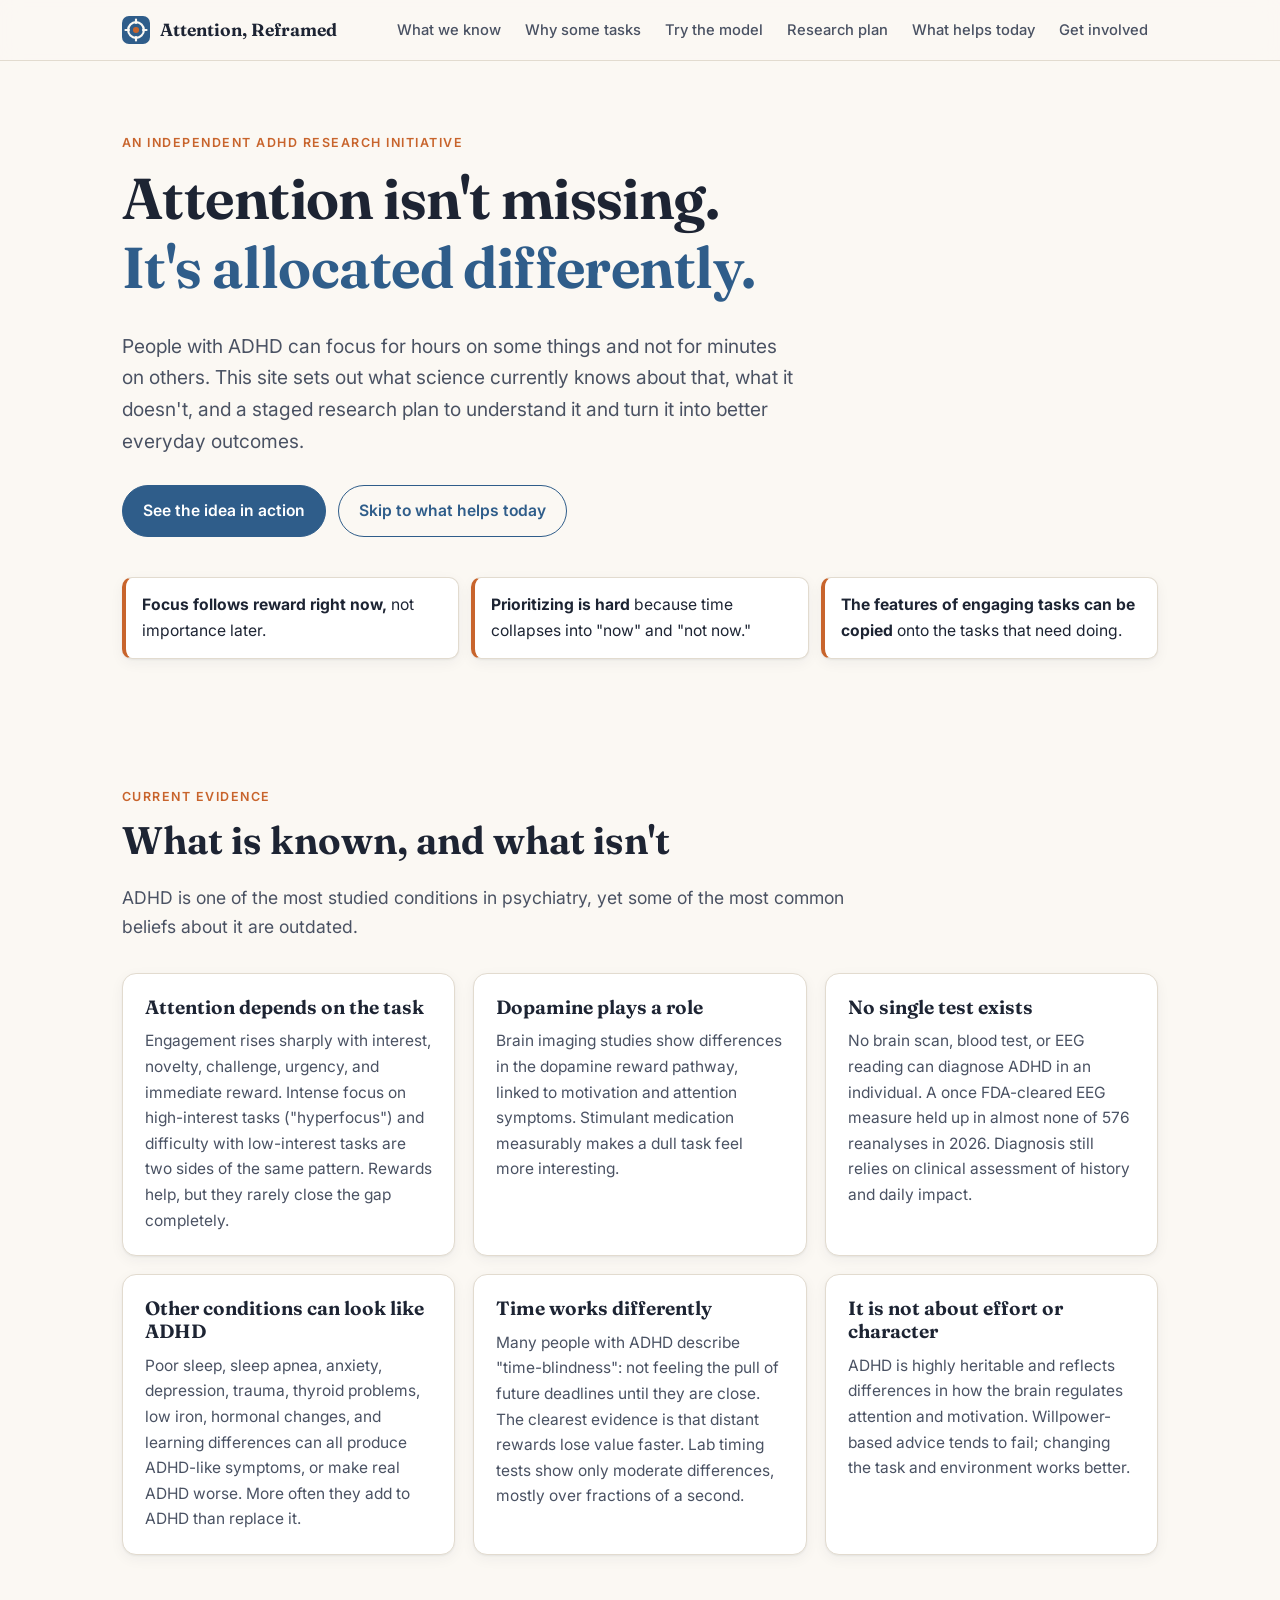
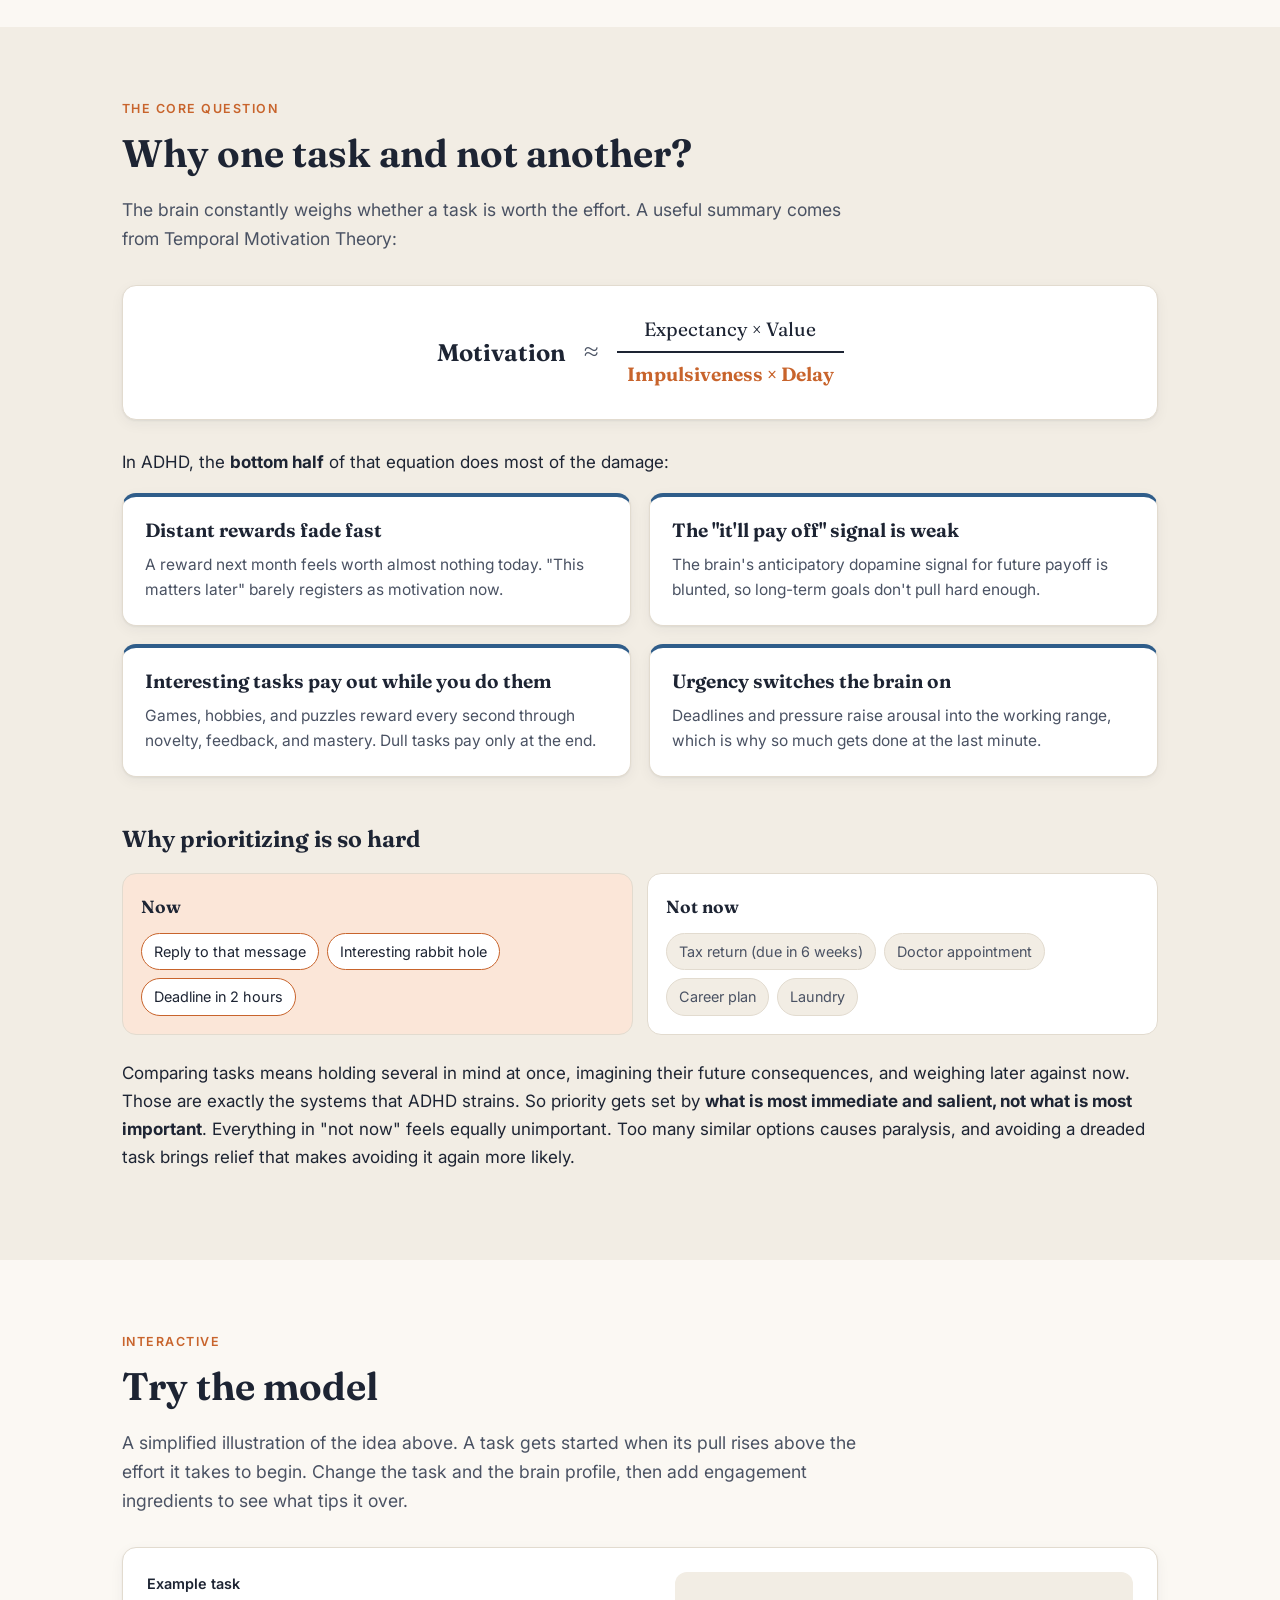
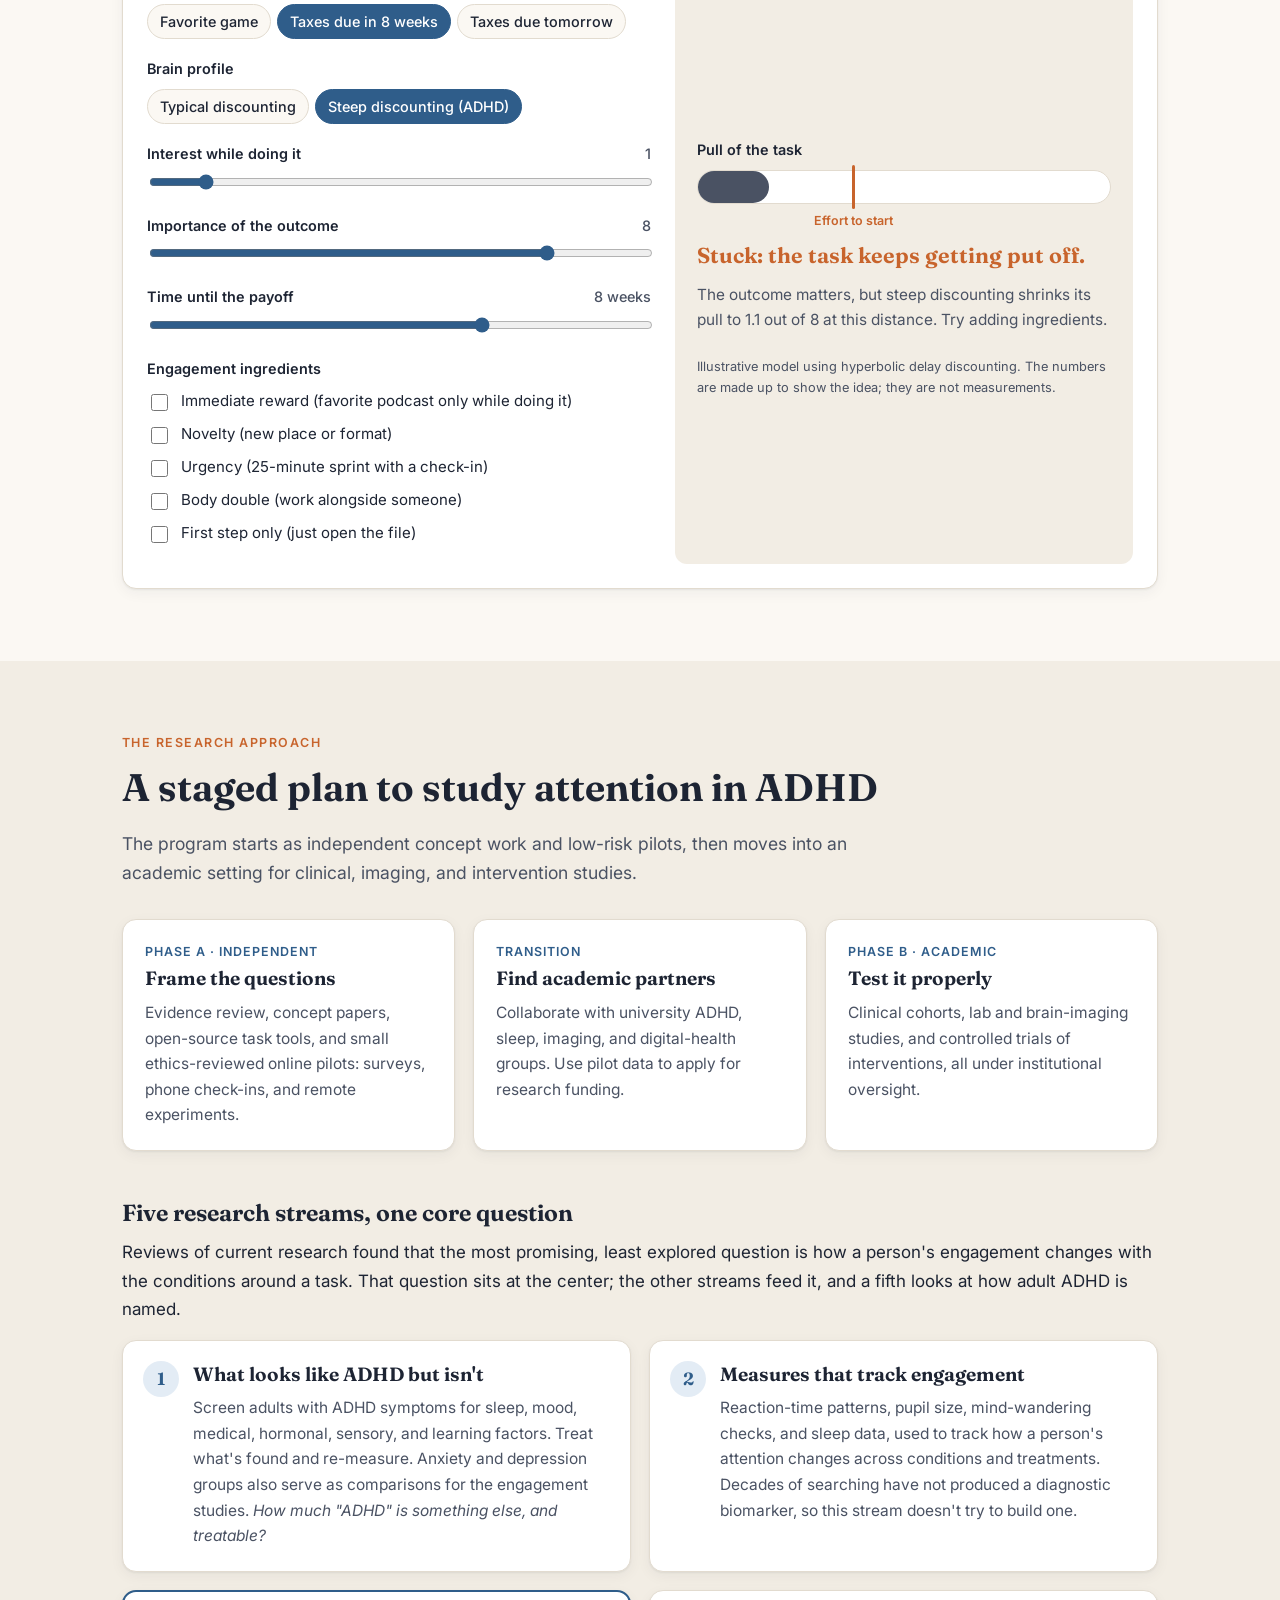
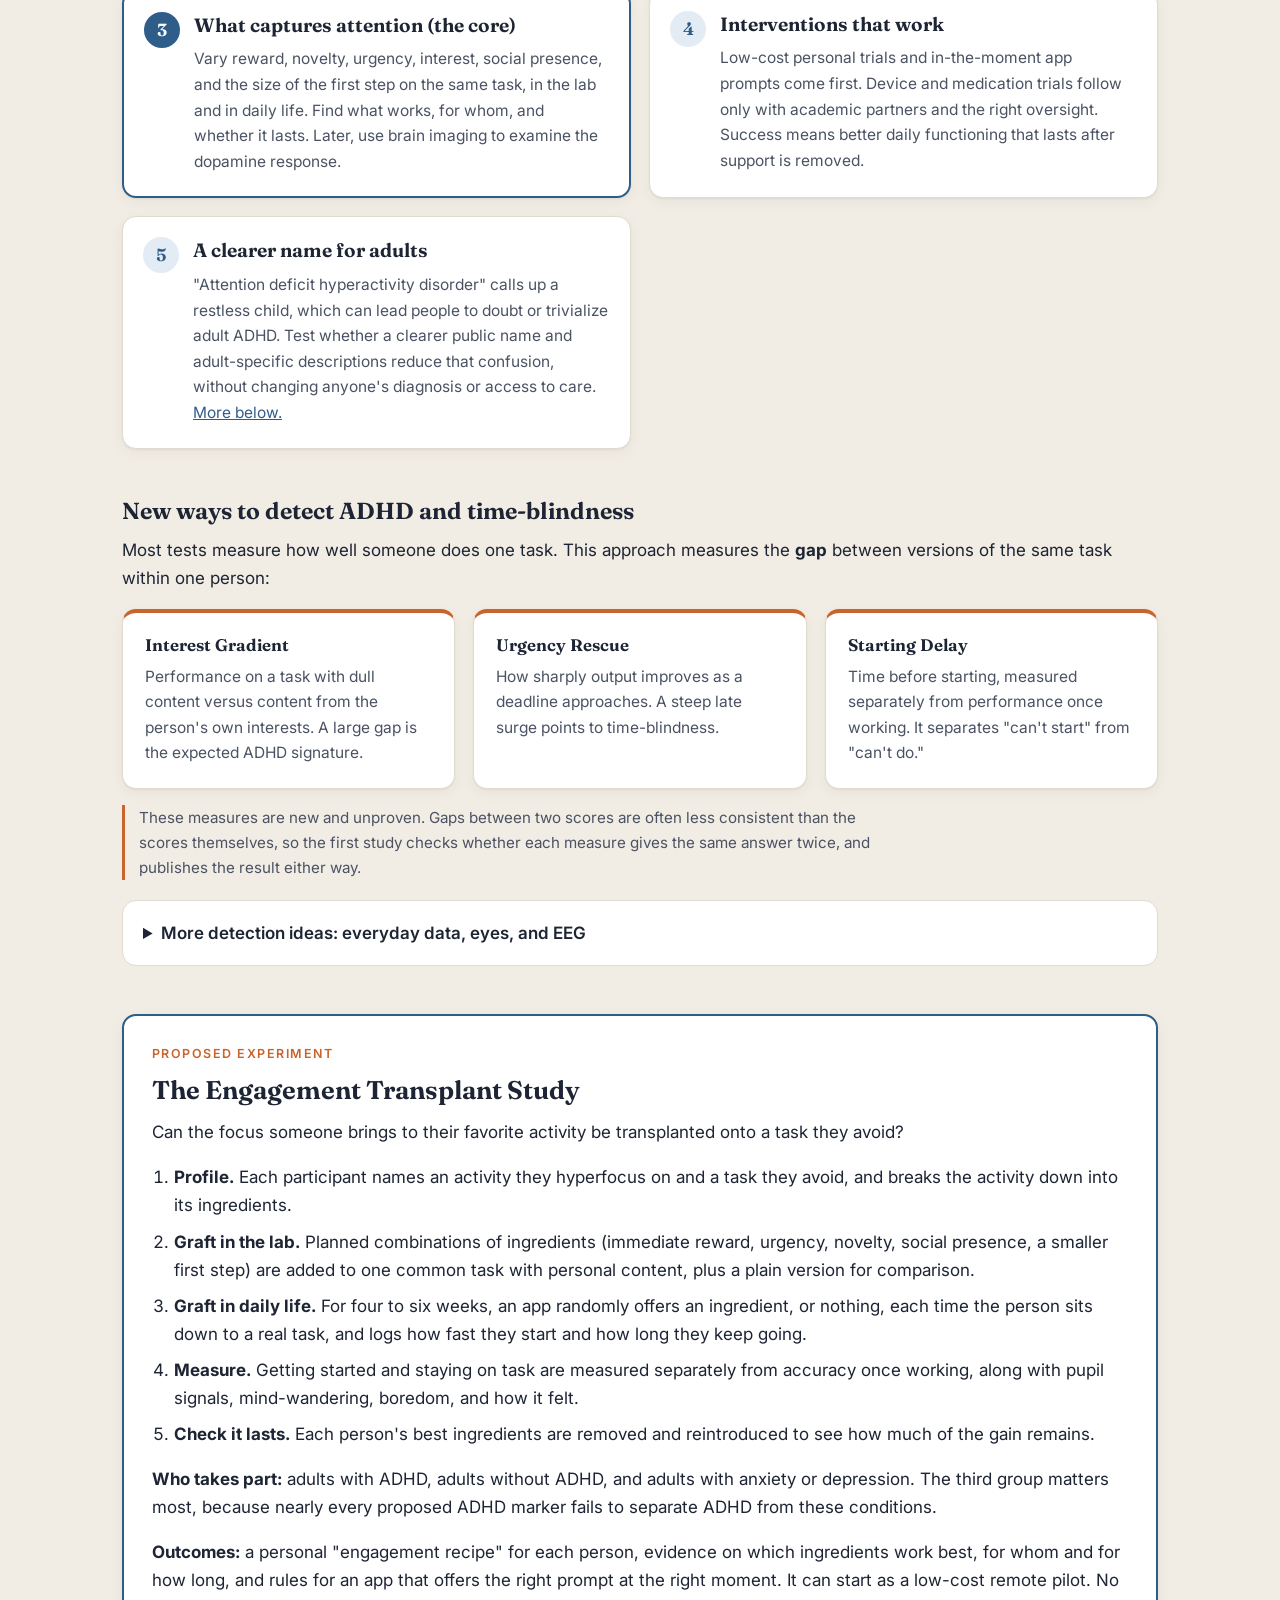
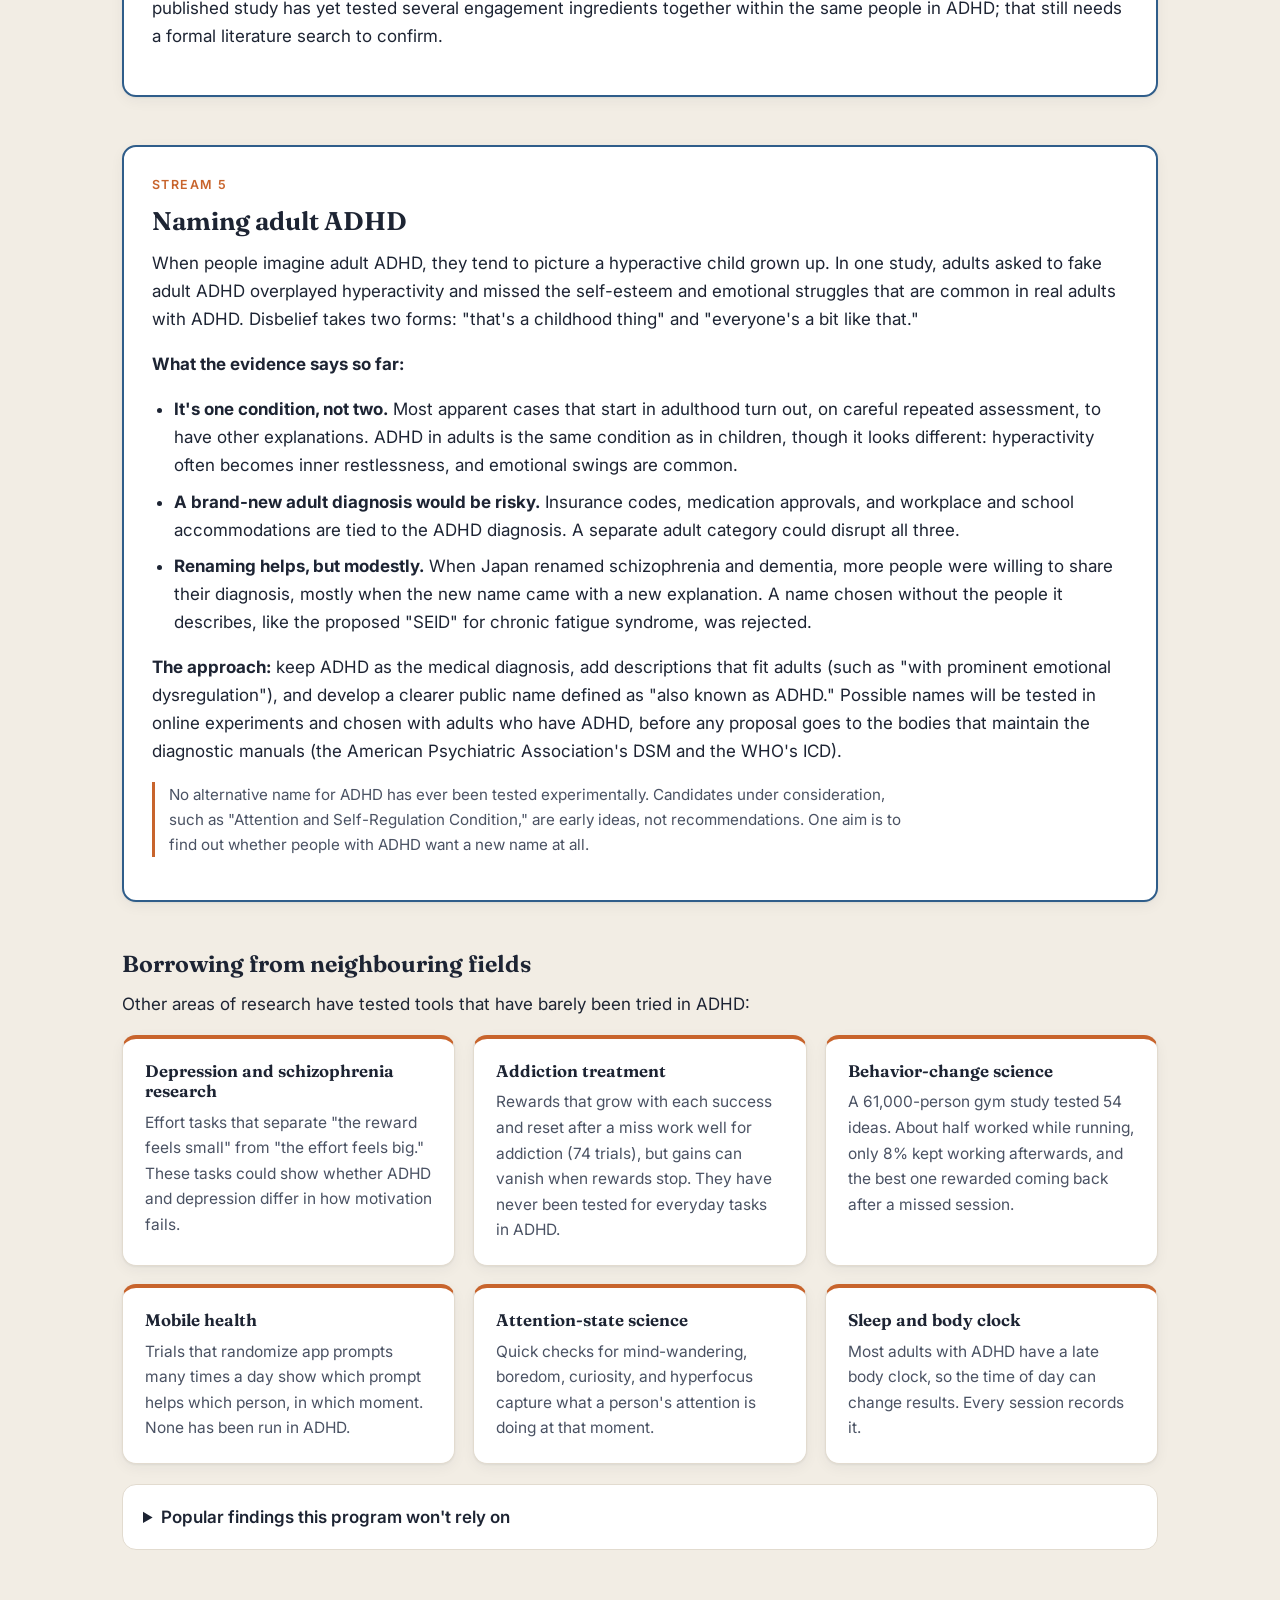
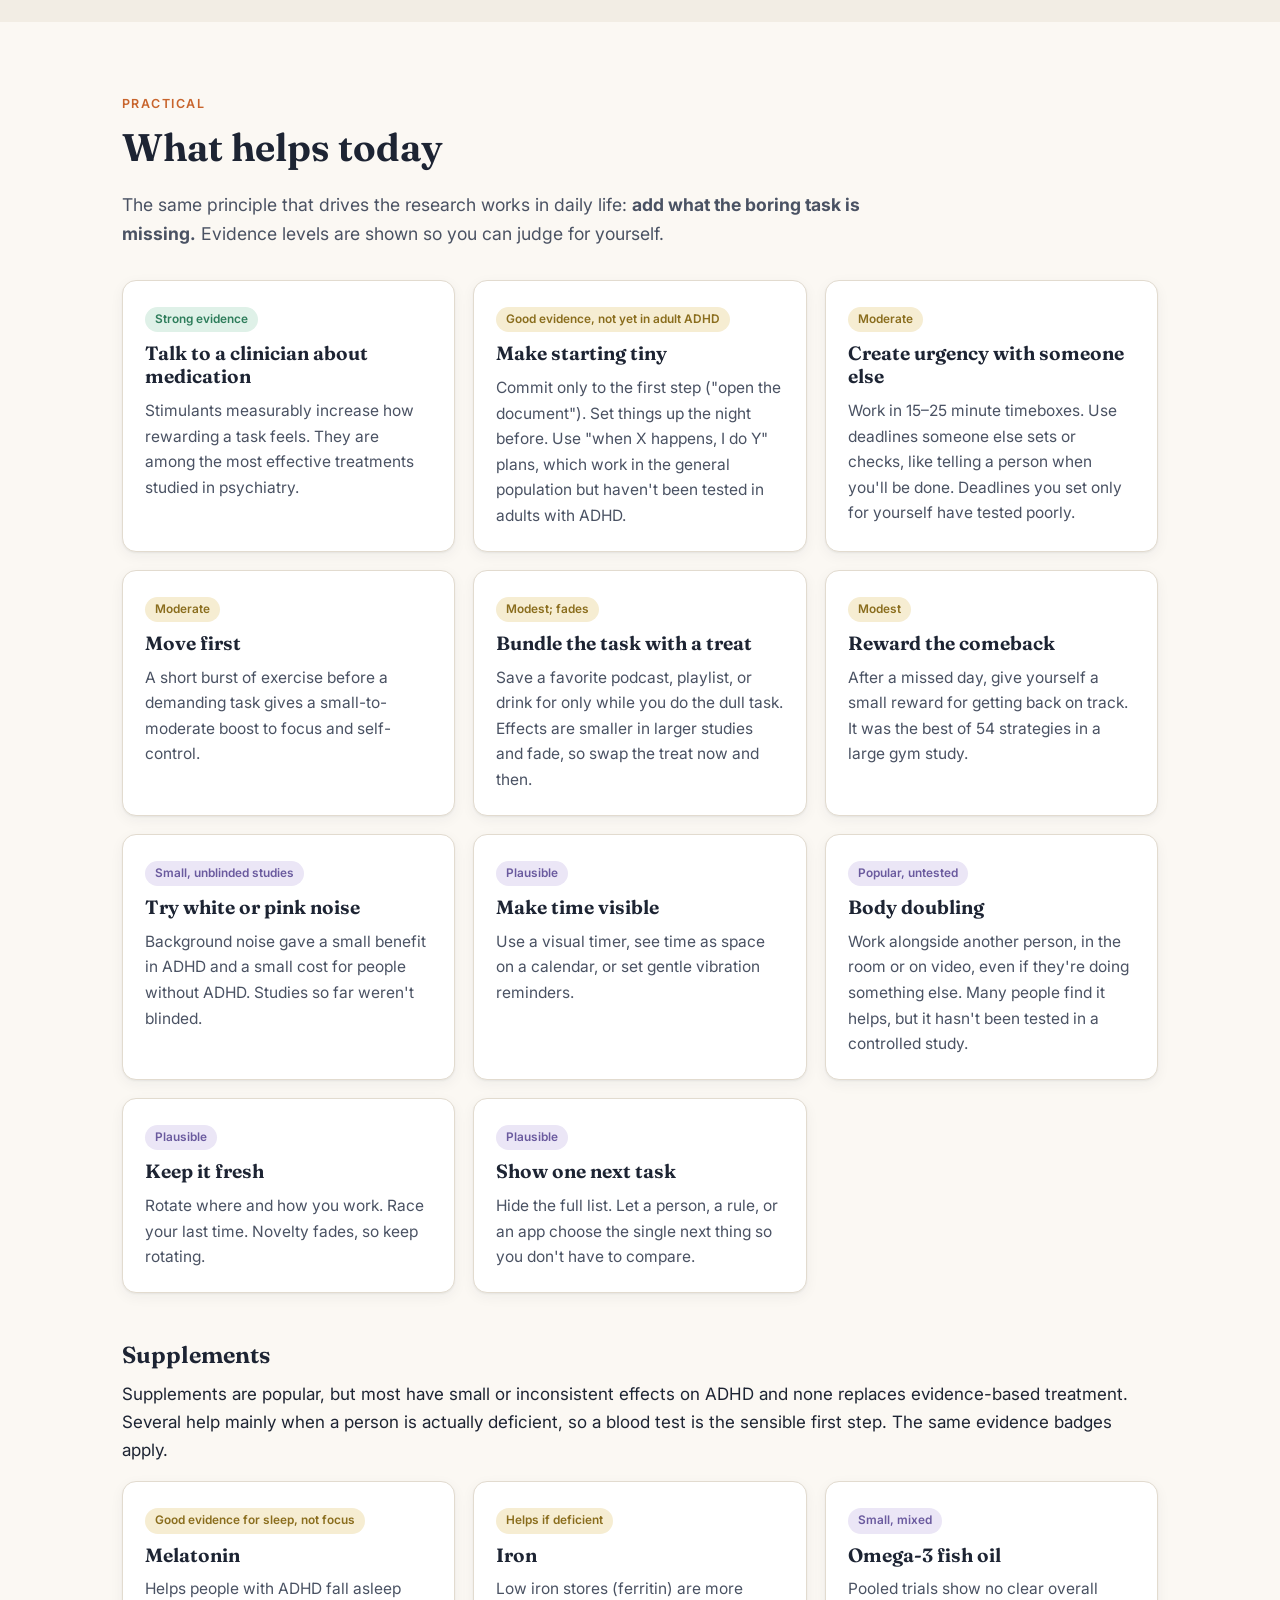
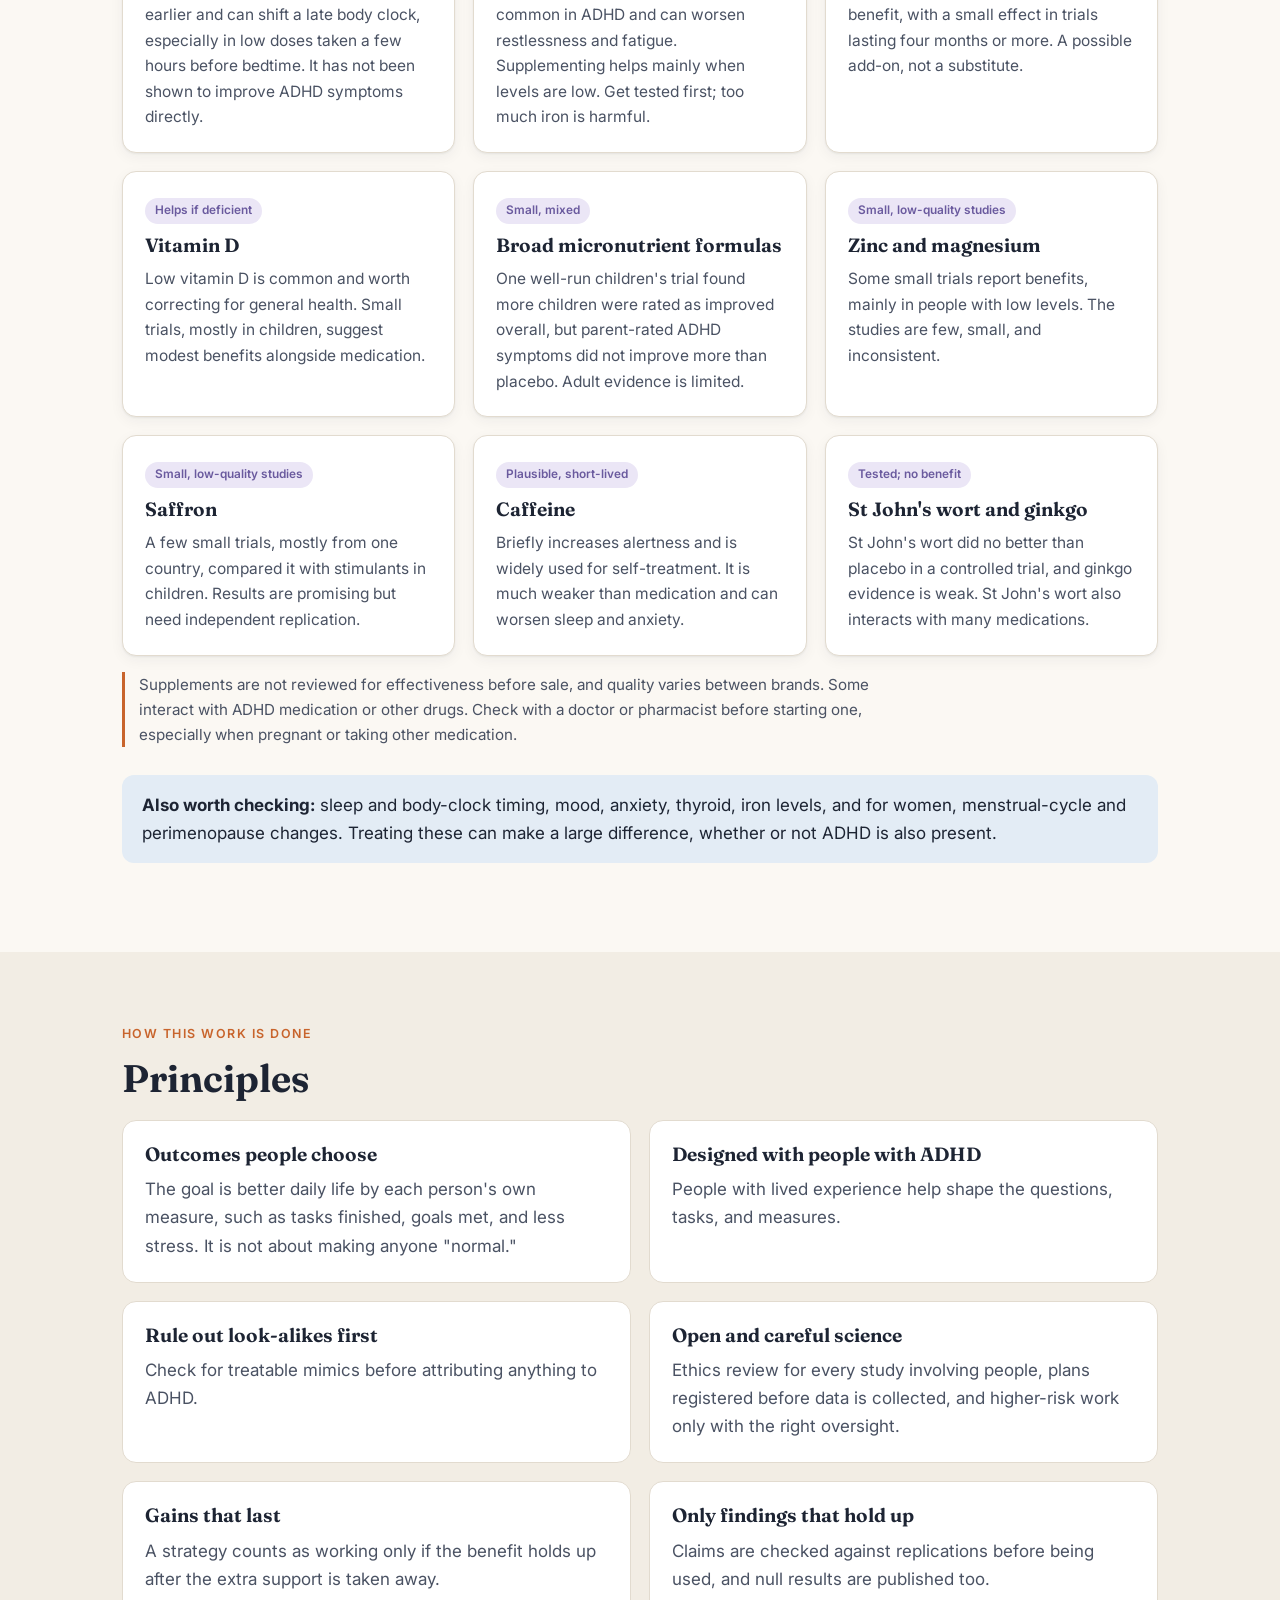
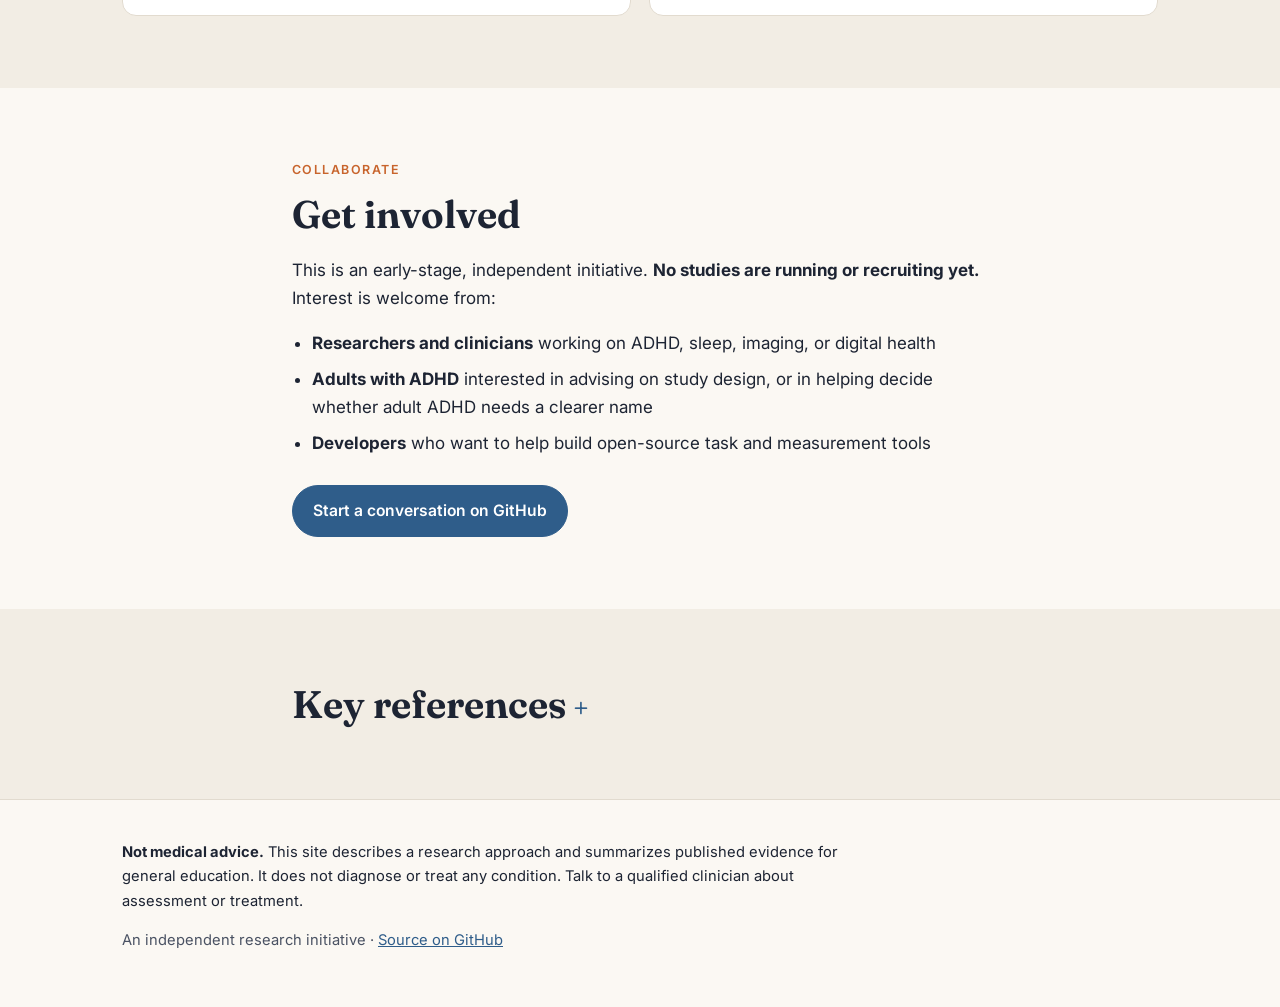
==== index.html @ 4265639e "Add supplements section to What helps today Co-Authored-By: Claude Opus 5.5 <noreply@anthropic.com>" ====
<!doctype html>
<html lang="en">
<head>
  <meta charset="utf-8">
  <meta name="viewport" content="width=device-width, initial-scale=1">
  <title>Attention, Reframed | ADHD Research Approach</title>
  <meta name="description" content="An independent research approach to understanding ADHD: why attention follows interest, why prioritizing is hard, and how focus can be transferred to the tasks that matter.">
  <meta property="og:title" content="Attention, Reframed: an ADHD research approach">
  <meta property="og:description" content="What is known about ADHD, what is still unknown, and a staged plan to study attention, time-blindness, and executive function, aimed at better daily outcomes.">
  <meta property="og:type" content="website">
  <link rel="icon" href="assets/favicon.svg" type="image/svg+xml">
  <link rel="preconnect" href="https://fonts.googleapis.com">
  <link rel="preconnect" href="https://fonts.gstatic.com" crossorigin>
  <link href="https://fonts.googleapis.com/css2?family=Fraunces:opsz,wght@9..144,500;9..144,650&family=Inter:wght@400;500;600&display=swap" rel="stylesheet">
  <link rel="stylesheet" href="assets/style.css">
</head>
<body>
<a class="skip" href="#main">Skip to content</a>

<header class="site-header">
  <div class="wrap header-inner">
    <a class="brand" href="#top" aria-label="Attention, Reframed home">
      <img src="assets/favicon.svg" alt="" width="28" height="28">
      <span>Attention, Reframed</span>
    </a>
    <button class="nav-toggle" aria-expanded="false" aria-controls="site-nav">Menu</button>
    <nav id="site-nav" class="site-nav" aria-label="Sections">
      <a href="#known">What we know</a>
      <a href="#why">Why some tasks</a>
      <a href="#model">Try the model</a>
      <a href="#research">Research plan</a>
      <a href="#today">What helps today</a>
      <a href="#involved">Get involved</a>
    </nav>
  </div>
</header>

<main id="main">

  <!-- Hero -->
  <section class="hero" id="top">
    <div class="wrap">
      <p class="eyebrow">An independent ADHD research initiative</p>
      <h1>Attention isn't missing.<br><span class="accent">It's allocated differently.</span></h1>
      <p class="lede">People with ADHD can focus for hours on some things and not for minutes on others. This site sets out what science currently knows about that, what it doesn't, and a staged research plan to understand it and turn it into better everyday outcomes.</p>
      <div class="hero-actions">
        <a class="btn primary" href="#model">See the idea in action</a>
        <a class="btn" href="#today">Skip to what helps today</a>
      </div>
      <ul class="tldr" aria-label="Key points">
        <li><strong>Focus follows reward right now,</strong> not importance later.</li>
        <li><strong>Prioritizing is hard</strong> because time collapses into "now" and "not now."</li>
        <li><strong>The features of engaging tasks can be copied</strong> onto the tasks that need doing.</li>
      </ul>
    </div>
  </section>

  <!-- What we know -->
  <section id="known" class="section">
    <div class="wrap">
      <p class="eyebrow">Current evidence</p>
      <h2>What is known, and what isn't</h2>
      <p class="section-lede">ADHD is one of the most studied conditions in psychiatry, yet some of the most common beliefs about it are outdated.</p>
      <div class="grid three">
        <article class="card">
          <h3>Attention depends on the task</h3>
          <p>Engagement rises sharply with interest, novelty, challenge, urgency, and immediate reward. Intense focus on high-interest tasks ("hyperfocus") and difficulty with low-interest tasks are two sides of the same pattern. Rewards help, but they rarely close the gap completely.</p>
        </article>
        <article class="card">
          <h3>Dopamine plays a role</h3>
          <p>Brain imaging studies show differences in the dopamine reward pathway, linked to motivation and attention symptoms. Stimulant medication measurably makes a dull task feel more interesting.</p>
        </article>
        <article class="card">
          <h3>No single test exists</h3>
          <p>No brain scan, blood test, or EEG reading can diagnose ADHD in an individual. A once FDA-cleared EEG measure held up in almost none of 576 reanalyses in 2026. Diagnosis still relies on clinical assessment of history and daily impact.</p>
        </article>
        <article class="card">
          <h3>Other conditions can look like ADHD</h3>
          <p>Poor sleep, sleep apnea, anxiety, depression, trauma, thyroid problems, low iron, hormonal changes, and learning differences can all produce ADHD-like symptoms, or make real ADHD worse. More often they add to ADHD than replace it.</p>
        </article>
        <article class="card">
          <h3>Time works differently</h3>
          <p>Many people with ADHD describe "time-blindness": not feeling the pull of future deadlines until they are close. The clearest evidence is that distant rewards lose value faster. Lab timing tests show only moderate differences, mostly over fractions of a second.</p>
        </article>
        <article class="card">
          <h3>It is not about effort or character</h3>
          <p>ADHD is highly heritable and reflects differences in how the brain regulates attention and motivation. Willpower-based advice tends to fail; changing the task and environment works better.</p>
        </article>
      </div>
    </div>
  </section>

  <!-- Why one task and not another -->
  <section id="why" class="section alt">
    <div class="wrap">
      <p class="eyebrow">The core question</p>
      <h2>Why one task and not another?</h2>
      <p class="section-lede">The brain constantly weighs whether a task is worth the effort. A useful summary comes from Temporal Motivation Theory:</p>
      <div class="equation" role="img" aria-label="Motivation is roughly equal to expectancy times value, divided by impulsiveness times delay">
        <span class="eq-label">Motivation</span>
        <span class="eq-op">≈</span>
        <span class="eq-frac">
          <span class="eq-top">Expectancy × Value</span>
          <span class="eq-bottom">Impulsiveness × Delay</span>
        </span>
      </div>
      <p>In ADHD, the <strong>bottom half</strong> of that equation does most of the damage:</p>
      <div class="grid two">
        <div class="mech"><h3>Distant rewards fade fast</h3><p>A reward next month feels worth almost nothing today. "This matters later" barely registers as motivation now.</p></div>
        <div class="mech"><h3>The "it'll pay off" signal is weak</h3><p>The brain's anticipatory dopamine signal for future payoff is blunted, so long-term goals don't pull hard enough.</p></div>
        <div class="mech"><h3>Interesting tasks pay out while you do them</h3><p>Games, hobbies, and puzzles reward every second through novelty, feedback, and mastery. Dull tasks pay only at the end.</p></div>
        <div class="mech"><h3>Urgency switches the brain on</h3><p>Deadlines and pressure raise arousal into the working range, which is why so much gets done at the last minute.</p></div>
      </div>

      <h3 class="sub">Why prioritizing is so hard</h3>
      <div class="now-notnow" aria-label="Diagram: tasks sorted into Now and Not now">
        <div class="bin now">
          <p class="bin-title">Now</p>
          <span class="chip hot">Reply to that message</span>
          <span class="chip hot">Interesting rabbit hole</span>
          <span class="chip hot">Deadline in 2 hours</span>
        </div>
        <div class="bin later">
          <p class="bin-title">Not now</p>
          <span class="chip">Tax return (due in 6 weeks)</span>
          <span class="chip">Doctor appointment</span>
          <span class="chip">Career plan</span>
          <span class="chip">Laundry</span>
        </div>
      </div>
      <p>Comparing tasks means holding several in mind at once, imagining their future consequences, and weighing later against now. Those are exactly the systems that ADHD strains. So priority gets set by <strong>what is most immediate and salient, not what is most important</strong>. Everything in "not now" feels equally unimportant. Too many similar options causes paralysis, and avoiding a dreaded task brings relief that makes avoiding it again more likely.</p>
    </div>
  </section>

  <!-- Interactive model -->
  <section id="model" class="section">
    <div class="wrap">
      <p class="eyebrow">Interactive</p>
      <h2>Try the model</h2>
      <p class="section-lede">A simplified illustration of the idea above. A task gets started when its pull rises above the effort it takes to begin. Change the task and the brain profile, then add engagement ingredients to see what tips it over.</p>
      <div class="model">
        <div class="model-controls">
          <fieldset>
            <legend>Example task</legend>
            <div class="seg" role="radiogroup" aria-label="Example task">
              <button type="button" data-preset="game" aria-pressed="false">Favorite game</button>
              <button type="button" data-preset="taxes" aria-pressed="true">Taxes due in 8 weeks</button>
              <button type="button" data-preset="tomorrow" aria-pressed="false">Taxes due tomorrow</button>
            </div>
          </fieldset>
          <fieldset>
            <legend>Brain profile</legend>
            <div class="seg" role="radiogroup" aria-label="Brain profile">
              <button type="button" data-profile="typical" aria-pressed="false">Typical discounting</button>
              <button type="button" data-profile="adhd" aria-pressed="true">Steep discounting (ADHD)</button>
            </div>
          </fieldset>
          <label class="slider">
            <span>Interest while doing it <output id="o-interest"></output></span>
            <input type="range" id="interest" min="0" max="10" step="0.5">
          </label>
          <label class="slider">
            <span>Importance of the outcome <output id="o-value"></output></span>
            <input type="range" id="value" min="0" max="10" step="0.5">
          </label>
          <label class="slider">
            <span>Time until the payoff <output id="o-delay"></output></span>
            <input type="range" id="delay" min="0" max="12" step="0.25">
          </label>
          <fieldset>
            <legend>Engagement ingredients</legend>
            <div class="checks">
              <label><input type="checkbox" data-ing="reward"> Immediate reward (favorite podcast only while doing it)</label>
              <label><input type="checkbox" data-ing="novelty"> Novelty (new place or format)</label>
              <label><input type="checkbox" data-ing="urgency"> Urgency (25-minute sprint with a check-in)</label>
              <label><input type="checkbox" data-ing="double"> Body double (work alongside someone)</label>
              <label><input type="checkbox" data-ing="first"> First step only (just open the file)</label>
            </div>
          </fieldset>
        </div>
        <div class="model-output" aria-live="polite">
          <div class="meter">
            <div class="meter-row">
              <span class="meter-label">Pull of the task</span>
              <div class="bar"><div class="fill" id="pull-fill"></div><div class="threshold" id="threshold-line"><span>Effort to start</span></div></div>
            </div>
          </div>
          <p class="verdict" id="verdict"></p>
          <p class="explain" id="explain"></p>
          <p class="fineprint">Illustrative model using hyperbolic delay discounting. The numbers are made up to show the idea; they are not measurements.</p>
        </div>
      </div>
    </div>
  </section>

  <!-- Research plan -->
  <section id="research" class="section alt">
    <div class="wrap">
      <p class="eyebrow">The research approach</p>
      <h2>A staged plan to study attention in ADHD</h2>
      <p class="section-lede">The program starts as independent concept work and low-risk pilots, then moves into an academic setting for clinical, imaging, and intervention studies.</p>

      <ol class="roadmap">
        <li>
          <p class="phase">Phase A · Independent</p>
          <h3>Frame the questions</h3>
          <p>Evidence review, concept papers, open-source task tools, and small ethics-reviewed online pilots: surveys, phone check-ins, and remote experiments.</p>
        </li>
        <li>
          <p class="phase">Transition</p>
          <h3>Find academic partners</h3>
          <p>Collaborate with university ADHD, sleep, imaging, and digital-health groups. Use pilot data to apply for research funding.</p>
        </li>
        <li>
          <p class="phase">Phase B · Academic</p>
          <h3>Test it properly</h3>
          <p>Clinical cohorts, lab and brain-imaging studies, and controlled trials of interventions, all under institutional oversight.</p>
        </li>
      </ol>

      <h3 class="sub">Five research streams, one core question</h3>
      <p>Reviews of current research found that the most promising, least explored question is how a person's engagement changes with the conditions around a task. That question sits at the center; the other streams feed it, and a fifth looks at how adult ADHD is named.</p>
      <div class="grid two streams">
        <article class="card stream">
          <span class="num">1</span>
          <h3>What looks like ADHD but isn't</h3>
          <p>Screen adults with ADHD symptoms for sleep, mood, medical, hormonal, sensory, and learning factors. Treat what's found and re-measure. Anxiety and depression groups also serve as comparisons for the engagement studies. <em>How much "ADHD" is something else, and treatable?</em></p>
        </article>
        <article class="card stream">
          <span class="num">2</span>
          <h3>Measures that track engagement</h3>
          <p>Reaction-time patterns, pupil size, mind-wandering checks, and sleep data, used to track how a person's attention changes across conditions and treatments. Decades of searching have not produced a diagnostic biomarker, so this stream doesn't try to build one.</p>
        </article>
        <article class="card stream core">
          <span class="num">3</span>
          <h3>What captures attention (the core)</h3>
          <p>Vary reward, novelty, urgency, interest, social presence, and the size of the first step on the same task, in the lab and in daily life. Find what works, for whom, and whether it lasts. Later, use brain imaging to examine the dopamine response.</p>
        </article>
        <article class="card stream">
          <span class="num">4</span>
          <h3>Interventions that work</h3>
          <p>Low-cost personal trials and in-the-moment app prompts come first. Device and medication trials follow only with academic partners and the right oversight. Success means better daily functioning that lasts after support is removed.</p>
        </article>
        <article class="card stream">
          <span class="num">5</span>
          <h3>A clearer name for adults</h3>
          <p>"Attention deficit hyperactivity disorder" calls up a restless child, which can lead people to doubt or trivialize adult ADHD. Test whether a clearer public name and adult-specific descriptions reduce that confusion, without changing anyone's diagnosis or access to care. <a href="#naming">More below.</a></p>
        </article>
      </div>

      <h3 class="sub">New ways to detect ADHD and time-blindness</h3>
      <p>Most tests measure how well someone does one task. This approach measures the <strong>gap</strong> between versions of the same task within one person:</p>
      <div class="grid three">
        <div class="metric"><h4>Interest Gradient</h4><p>Performance on a task with dull content versus content from the person's own interests. A large gap is the expected ADHD signature.</p></div>
        <div class="metric"><h4>Urgency Rescue</h4><p>How sharply output improves as a deadline approaches. A steep late surge points to time-blindness.</p></div>
        <div class="metric"><h4>Starting Delay</h4><p>Time before starting, measured separately from performance once working. It separates "can't start" from "can't do."</p></div>
      </div>
      <p class="note">These measures are new and unproven. Gaps between two scores are often less consistent than the scores themselves, so the first study checks whether each measure gives the same answer twice, and publishes the result either way.</p>
      <details class="more">
        <summary>More detection ideas: everyday data, eyes, and EEG</summary>
        <ul>
          <li><strong>Deadline curves from real life:</strong> timestamps on submissions, document edits, or replies show how steeply someone discounts the future.</li>
          <li><strong>Effort tasks:</strong> short games that ask how much effort someone will put in for different rewards. They can show whether effort feels costlier, rewards feel smaller, or delays matter more, and they borrow methods from depression research.</li>
          <li><strong>Eyes (exploratory):</strong> pupil size tracks effort and arousal, and holding the eyes still before an expected event is a candidate measure of time-blindness. Blink timing may track engagement and long, slow blinks flag drowsiness. Blink rate is not used as a dopamine signal, because brain-scan studies in healthy adults found no link.</li>
          <li><strong>Low-cost EEG headbands (exploratory):</strong> limited to brain responses timed to events in a task, compared within one person across conditions. They cannot diagnose ADHD or measure dopamine.</li>
          <li><strong>Virtual-reality errand tasks:</strong> a simulated office with competing jobs measures planning and prioritization directly.</li>
          <li><strong>Body signals at the moment of starting:</strong> pupil size, heart rate, and skin response when a dreaded task appears.</li>
        </ul>
      </details>

      <div class="feature-study">
        <p class="eyebrow">Proposed experiment</p>
        <h3>The Engagement Transplant Study</h3>
        <p>Can the focus someone brings to their favorite activity be transplanted onto a task they avoid?</p>
        <ol class="steps">
          <li><strong>Profile.</strong> Each participant names an activity they hyperfocus on and a task they avoid, and breaks the activity down into its ingredients.</li>
          <li><strong>Graft in the lab.</strong> Planned combinations of ingredients (immediate reward, urgency, novelty, social presence, a smaller first step) are added to one common task with personal content, plus a plain version for comparison.</li>
          <li><strong>Graft in daily life.</strong> For four to six weeks, an app randomly offers an ingredient, or nothing, each time the person sits down to a real task, and logs how fast they start and how long they keep going.</li>
          <li><strong>Measure.</strong> Getting started and staying on task are measured separately from accuracy once working, along with pupil signals, mind-wandering, boredom, and how it felt.</li>
          <li><strong>Check it lasts.</strong> Each person's best ingredients are removed and reintroduced to see how much of the gain remains.</li>
        </ol>
        <p><strong>Who takes part:</strong> adults with ADHD, adults without ADHD, and adults with anxiety or depression. The third group matters most, because nearly every proposed ADHD marker fails to separate ADHD from these conditions.</p>
        <p><strong>Outcomes:</strong> a personal "engagement recipe" for each person, evidence on which ingredients work best, for whom and for how long, and rules for an app that offers the right prompt at the right moment. It can start as a low-cost remote pilot. No published study has yet tested several engagement ingredients together within the same people in ADHD; that still needs a formal literature search to confirm.</p>
      </div>

      <div class="feature-study" id="naming">
        <p class="eyebrow">Stream 5</p>
        <h3>Naming adult ADHD</h3>
        <p>When people imagine adult ADHD, they tend to picture a hyperactive child grown up. In one study, adults asked to fake adult ADHD overplayed hyperactivity and missed the self-esteem and emotional struggles that are common in real adults with ADHD. Disbelief takes two forms: "that's a childhood thing" and "everyone's a bit like that."</p>
        <p><strong>What the evidence says so far:</strong></p>
        <ul class="steps">
          <li><strong>It's one condition, not two.</strong> Most apparent cases that start in adulthood turn out, on careful repeated assessment, to have other explanations. ADHD in adults is the same condition as in children, though it looks different: hyperactivity often becomes inner restlessness, and emotional swings are common.</li>
          <li><strong>A brand-new adult diagnosis would be risky.</strong> Insurance codes, medication approvals, and workplace and school accommodations are tied to the ADHD diagnosis. A separate adult category could disrupt all three.</li>
          <li><strong>Renaming helps, but modestly.</strong> When Japan renamed schizophrenia and dementia, more people were willing to share their diagnosis, mostly when the new name came with a new explanation. A name chosen without the people it describes, like the proposed "SEID" for chronic fatigue syndrome, was rejected.</li>
        </ul>
        <p><strong>The approach:</strong> keep ADHD as the medical diagnosis, add descriptions that fit adults (such as "with prominent emotional dysregulation"), and develop a clearer public name defined as "also known as ADHD." Possible names will be tested in online experiments and chosen with adults who have ADHD, before any proposal goes to the bodies that maintain the diagnostic manuals (the American Psychiatric Association's DSM and the WHO's ICD).</p>
        <p class="note">No alternative name for ADHD has ever been tested experimentally. Candidates under consideration, such as "Attention and Self-Regulation Condition," are early ideas, not recommendations. One aim is to find out whether people with ADHD want a new name at all.</p>
      </div>

      <h3 class="sub">Borrowing from neighbouring fields</h3>
      <p>Other areas of research have tested tools that have barely been tried in ADHD:</p>
      <div class="grid three">
        <div class="metric"><h4>Depression and schizophrenia research</h4><p>Effort tasks that separate "the reward feels small" from "the effort feels big." These tasks could show whether ADHD and depression differ in how motivation fails.</p></div>
        <div class="metric"><h4>Addiction treatment</h4><p>Rewards that grow with each success and reset after a miss work well for addiction (74 trials), but gains can vanish when rewards stop. They have never been tested for everyday tasks in ADHD.</p></div>
        <div class="metric"><h4>Behavior-change science</h4><p>A 61,000-person gym study tested 54 ideas. About half worked while running, only 8% kept working afterwards, and the best one rewarded coming back after a missed session.</p></div>
        <div class="metric"><h4>Mobile health</h4><p>Trials that randomize app prompts many times a day show which prompt helps which person, in which moment. None has been run in ADHD.</p></div>
        <div class="metric"><h4>Attention-state science</h4><p>Quick checks for mind-wandering, boredom, curiosity, and hyperfocus capture what a person's attention is doing at that moment.</p></div>
        <div class="metric"><h4>Sleep and body clock</h4><p>Most adults with ADHD have a late body clock, so the time of day can change results. Every session records it.</p></div>
      </div>
      <details class="more">
        <summary>Popular findings this program won't rely on</summary>
        <ul>
          <li><strong>Self-set deadlines boost performance:</strong> a famous 2002 study failed a careful replication in 2026, and its data are now under question. The program tests real external deadlines instead.</li>
          <li><strong>Unfinished tasks stick in memory (the Zeigarnik effect):</strong> a 2025 review found the memory effect doesn't hold, though people do tend to return to unfinished tasks.</li>
          <li><strong>Small nudges reliably change behavior:</strong> after correcting for unpublished null results, the average effect is close to zero, though some nudges work well for some people.</li>
          <li><strong>Body doubling works:</strong> it may, but no controlled study has tested it yet. That is one of the gaps this program aims to fill.</li>
        </ul>
      </details>
    </div>
  </section>

  <!-- What helps today -->
  <section id="today" class="section">
    <div class="wrap">
      <p class="eyebrow">Practical</p>
      <h2>What helps today</h2>
      <p class="section-lede">The same principle that drives the research works in daily life: <strong>add what the boring task is missing.</strong> Evidence levels are shown so you can judge for yourself.</p>
      <div class="grid three tips">
        <article class="tip"><span class="badge strong">Strong evidence</span><h3>Talk to a clinician about medication</h3><p>Stimulants measurably increase how rewarding a task feels. They are among the most effective treatments studied in psychiatry.</p></article>
        <article class="tip"><span class="badge good">Good evidence, not yet in adult ADHD</span><h3>Make starting tiny</h3><p>Commit only to the first step ("open the document"). Set things up the night before. Use "when X happens, I do Y" plans, which work in the general population but haven't been tested in adults with ADHD.</p></article>
        <article class="tip"><span class="badge good">Moderate</span><h3>Create urgency with someone else</h3><p>Work in 15–25 minute timeboxes. Use deadlines someone else sets or checks, like telling a person when you'll be done. Deadlines you set only for yourself have tested poorly.</p></article>
        <article class="tip"><span class="badge good">Moderate</span><h3>Move first</h3><p>A short burst of exercise before a demanding task gives a small-to-moderate boost to focus and self-control.</p></article>
        <article class="tip"><span class="badge good">Modest; fades</span><h3>Bundle the task with a treat</h3><p>Save a favorite podcast, playlist, or drink for only while you do the dull task. Effects are smaller in larger studies and fade, so swap the treat now and then.</p></article>
        <article class="tip"><span class="badge good">Modest</span><h3>Reward the comeback</h3><p>After a missed day, give yourself a small reward for getting back on track. It was the best of 54 strategies in a large gym study.</p></article>
        <article class="tip"><span class="badge early">Small, unblinded studies</span><h3>Try white or pink noise</h3><p>Background noise gave a small benefit in ADHD and a small cost for people without ADHD. Studies so far weren't blinded.</p></article>
        <article class="tip"><span class="badge early">Plausible</span><h3>Make time visible</h3><p>Use a visual timer, see time as space on a calendar, or set gentle vibration reminders.</p></article>
        <article class="tip"><span class="badge early">Popular, untested</span><h3>Body doubling</h3><p>Work alongside another person, in the room or on video, even if they're doing something else. Many people find it helps, but it hasn't been tested in a controlled study.</p></article>
        <article class="tip"><span class="badge early">Plausible</span><h3>Keep it fresh</h3><p>Rotate where and how you work. Race your last time. Novelty fades, so keep rotating.</p></article>
        <article class="tip"><span class="badge early">Plausible</span><h3>Show one next task</h3><p>Hide the full list. Let a person, a rule, or an app choose the single next thing so you don't have to compare.</p></article>
      </div>
      <h3 class="sub">Supplements</h3>
      <p>Supplements are popular, but most have small or inconsistent effects on ADHD and none replaces evidence-based treatment. Several help mainly when a person is actually deficient, so a blood test is the sensible first step. The same evidence badges apply.</p>
      <div class="grid three tips">
        <article class="tip"><span class="badge good">Good evidence for sleep, not focus</span><h3>Melatonin</h3><p>Helps people with ADHD fall asleep earlier and can shift a late body clock, especially in low doses taken a few hours before bedtime. It has not been shown to improve ADHD symptoms directly.</p></article>
        <article class="tip"><span class="badge good">Helps if deficient</span><h3>Iron</h3><p>Low iron stores (ferritin) are more common in ADHD and can worsen restlessness and fatigue. Supplementing helps mainly when levels are low. Get tested first; too much iron is harmful.</p></article>
        <article class="tip"><span class="badge early">Small, mixed</span><h3>Omega-3 fish oil</h3><p>Pooled trials show no clear overall benefit, with a small effect in trials lasting four months or more. A possible add-on, not a substitute.</p></article>
        <article class="tip"><span class="badge early">Helps if deficient</span><h3>Vitamin D</h3><p>Low vitamin D is common and worth correcting for general health. Small trials, mostly in children, suggest modest benefits alongside medication.</p></article>
        <article class="tip"><span class="badge early">Small, mixed</span><h3>Broad micronutrient formulas</h3><p>One well-run children's trial found more children were rated as improved overall, but parent-rated ADHD symptoms did not improve more than placebo. Adult evidence is limited.</p></article>
        <article class="tip"><span class="badge early">Small, low-quality studies</span><h3>Zinc and magnesium</h3><p>Some small trials report benefits, mainly in people with low levels. The studies are few, small, and inconsistent.</p></article>
        <article class="tip"><span class="badge early">Small, low-quality studies</span><h3>Saffron</h3><p>A few small trials, mostly from one country, compared it with stimulants in children. Results are promising but need independent replication.</p></article>
        <article class="tip"><span class="badge early">Plausible, short-lived</span><h3>Caffeine</h3><p>Briefly increases alertness and is widely used for self-treatment. It is much weaker than medication and can worsen sleep and anxiety.</p></article>
        <article class="tip"><span class="badge early">Tested; no benefit</span><h3>St John's wort and ginkgo</h3><p>St John's wort did no better than placebo in a controlled trial, and ginkgo evidence is weak. St John's wort also interacts with many medications.</p></article>
      </div>
      <p class="note">Supplements are not reviewed for effectiveness before sale, and quality varies between brands. Some interact with ADHD medication or other drugs. Check with a doctor or pharmacist before starting one, especially when pregnant or taking other medication.</p>
      <p class="also"><strong>Also worth checking:</strong> sleep and body-clock timing, mood, anxiety, thyroid, iron levels, and for women, menstrual-cycle and perimenopause changes. Treating these can make a large difference, whether or not ADHD is also present.</p>
    </div>
  </section>

  <!-- Principles -->
  <section id="principles" class="section alt">
    <div class="wrap">
      <p class="eyebrow">How this work is done</p>
      <h2>Principles</h2>
      <div class="grid two principles">
        <div><h3>Outcomes people choose</h3><p>The goal is better daily life by each person's own measure, such as tasks finished, goals met, and less stress. It is not about making anyone "normal."</p></div>
        <div><h3>Designed with people with ADHD</h3><p>People with lived experience help shape the questions, tasks, and measures.</p></div>
        <div><h3>Rule out look-alikes first</h3><p>Check for treatable mimics before attributing anything to ADHD.</p></div>
        <div><h3>Open and careful science</h3><p>Ethics review for every study involving people, plans registered before data is collected, and higher-risk work only with the right oversight.</p></div>
        <div><h3>Gains that last</h3><p>A strategy counts as working only if the benefit holds up after the extra support is taken away.</p></div>
        <div><h3>Only findings that hold up</h3><p>Claims are checked against replications before being used, and null results are published too.</p></div>
      </div>
    </div>
  </section>

  <!-- Get involved -->
  <section id="involved" class="section">
    <div class="wrap narrow">
      <p class="eyebrow">Collaborate</p>
      <h2>Get involved</h2>
      <p>This is an early-stage, independent initiative. <strong>No studies are running or recruiting yet.</strong> Interest is welcome from:</p>
      <ul class="who">
        <li><strong>Researchers and clinicians</strong> working on ADHD, sleep, imaging, or digital health</li>
        <li><strong>Adults with ADHD</strong> interested in advising on study design, or in helping decide whether adult ADHD needs a clearer name</li>
        <li><strong>Developers</strong> who want to help build open-source task and measurement tools</li>
      </ul>
      <a class="btn primary" href="https://github.com/ADHD-IRL/adhd-research/issues/new" rel="noopener">Start a conversation on GitHub</a>
    </div>
  </section>

  <!-- References -->
  <section id="references" class="section alt">
    <div class="wrap narrow">
      <details class="refs">
        <summary><h2>Key references</h2></summary>
        <ul>
          <li>Faraone SV, et al. (2021). The World Federation of ADHD International Consensus Statement. <em>Neuroscience &amp; Biobehavioral Reviews</em>.</li>
          <li>Volkow ND, et al. (2009). Evaluating dopamine reward pathway in ADHD: clinical implications. <em>JAMA</em>.</li>
          <li>Volkow ND, et al. (2011). Motivation deficit in ADHD is associated with dysfunction of the dopamine reward pathway. <em>Molecular Psychiatry</em>.</li>
          <li>Volkow ND, et al. (2004). Evidence that methylphenidate enhances the saliency of a mathematical task by increasing dopamine in the human brain. <em>American Journal of Psychiatry</em>.</li>
          <li>Steel P (2007). The nature of procrastination: a meta-analytic and theoretical review. <em>Psychological Bulletin</em>.</li>
          <li>Sonuga-Barke EJS (2003). The dual pathway model of AD/HD. <em>Neuroscience &amp; Biobehavioral Reviews</em>.</li>
          <li>Kofler MJ, et al. (2013). Reaction time variability in ADHD: a meta-analytic review of 319 studies. <em>Clinical Psychology Review</em>.</li>
          <li>Gollwitzer PM, Sheeran P (2006). Implementation intentions and goal achievement: a meta-analysis. <em>Advances in Experimental Social Psychology</em>.</li>
          <li>Milkman KL, Minson JA, Volpp KGM (2014). Holding the Hunger Games hostage at the gym: an evaluation of temptation bundling. <em>Management Science</em>.</li>
          <li>Cortese S, et al. (2018). Comparative efficacy and tolerability of medications for ADHD: a network meta-analysis. <em>Lancet Psychiatry</em>.</li>
          <li>Dankner Y, et al. (2017). Prestimulus inhibition of saccades in adults with and without ADHD as an index of temporal expectations. <em>Psychological Science</em>.</li>
          <li>Dang LC, et al. (2017). Spontaneous eye blink rate is uncorrelated with dopamine D2 receptor availability and unmodulated by dopamine agonism in healthy adults. <em>eNeuro</em>.</li>
          <li>Westbrook A, et al. (2020). Dopamine promotes cognitive effort by biasing the benefits versus costs of cognitive work. <em>Science</em>.</li>
          <li>Pillny M, et al. (2026). Effort-based decision making in psychopathology: a transdiagnostic multilevel meta-analysis and systematic review. <em>Psychological Bulletin</em>.</li>
          <li>Milkman KL, et al. (2021). Megastudies improve the impact of applied behavioural science. <em>Nature</em>.</li>
          <li>Maier M, et al. (2022). No evidence for nudging after adjusting for publication bias. <em>PNAS</em>.</li>
          <li>Klasnja P, et al. (2015). Microrandomized trials: an experimental design for developing just-in-time adaptive interventions. <em>Health Psychology</em>.</li>
          <li>Hedge C, Powell G, Sumner P (2018). The reliability paradox: why robust cognitive tasks do not produce reliable individual differences. <em>Behavior Research Methods</em>.</li>
          <li>Seli P, et al. (2015). On the relation of mind wandering and ADHD symptomatology. <em>Psychonomic Bulletin &amp; Review</em>.</li>
          <li>Nigg JT, et al. (2024). Meta-analysis of white and pink noise effects in ADHD. <em>Journal of the American Academy of Child &amp; Adolescent Psychiatry</em>.</li>
          <li>Sibley MH, et al. (2018). Late-onset ADHD reconsidered with comprehensive repeated assessments between ages 10 and 25. <em>American Journal of Psychiatry</em>.</li>
          <li>Becker SP, et al. (2023). Report of a work group on sluggish cognitive tempo: a consensus change in terminology to cognitive disengagement syndrome. <em>Journal of the American Academy of Child &amp; Adolescent Psychiatry</em>.</li>
          <li>Koike S, et al. (2015). Long-term effect of a name change for schizophrenia on reducing stigma. <em>Social Psychiatry and Psychiatric Epidemiology</em>.</li>
          <li>Hyndman K, Bisin A (2026). Preregistered replication of Ariely &amp; Wertenbroch (2002). <em>Psychological Science</em>.</li>
        </ul>
      </details>
    </div>
  </section>

</main>

<footer class="site-footer">
  <div class="wrap">
    <p><strong>Not medical advice.</strong> This site describes a research approach and summarizes published evidence for general education. It does not diagnose or treat any condition. Talk to a qualified clinician about assessment or treatment.</p>
    <p class="muted">An independent research initiative · <a href="https://github.com/ADHD-IRL/adhd-research">Source on GitHub</a></p>
  </div>
</footer>

<script src="assets/app.js"></script>
</body>
</html>
---- assets/style.css ----
:root {
  --bg: #fbf8f3;
  --bg-alt: #f2ede4;
  --surface: #ffffff;
  --ink: #1d2433;
  --ink-soft: #4a5263;
  --line: #e2dbcf;
  --accent: #2f5d8a;
  --accent-ink: #ffffff;
  --accent-soft: #e3ecf5;
  --warm: #c8642c;
  --warm-soft: #fbe6d8;
  --good: #2e7d5b;
  --good-soft: #dff1e8;
  --mid: #8a6d1d;
  --mid-soft: #f6edd2;
  --early: #6a5a9e;
  --early-soft: #ebe6f6;
  --radius: 14px;
  --shadow: 0 1px 2px rgba(29, 36, 51, .06), 0 4px 14px rgba(29, 36, 51, .05);
  --serif: "Fraunces", Georgia, serif;
  --sans: "Inter", system-ui, -apple-system, "Segoe UI", sans-serif;
}

@media (prefers-color-scheme: dark) {
  :root:not([data-theme="light"]) {
    --bg: #14171f;
    --bg-alt: #1a1e28;
    --surface: #212633;
    --ink: #ece8e1;
    --ink-soft: #b3b0aa;
    --line: #333a4a;
    --accent: #8bb4dc;
    --accent-ink: #10151d;
    --accent-soft: #24344a;
    --warm: #f0a070;
    --warm-soft: #3d2a1f;
    --good: #7fcfa8;
    --good-soft: #1f3a2e;
    --mid: #e0c46e;
    --mid-soft: #3a3320;
    --early: #b8a8ec;
    --early-soft: #2e2843;
    --shadow: 0 1px 2px rgba(0, 0, 0, .3);
  }
}

* { box-sizing: border-box; }
html { scroll-behavior: smooth; scroll-padding-top: 72px; }
@media (prefers-reduced-motion: reduce) { html { scroll-behavior: auto; } * { transition: none !important; } }

body {
  margin: 0;
  background: var(--bg);
  color: var(--ink);
  font: 17px/1.65 var(--sans);
  -webkit-font-smoothing: antialiased;
}

h1, h2, h3, h4 { font-family: var(--serif); font-weight: 650; line-height: 1.2; margin: 0 0 .5em; }
h1 { font-size: clamp(2.1rem, 5.5vw, 3.6rem); letter-spacing: -.01em; }
h2 { font-size: clamp(1.7rem, 3.6vw, 2.4rem); }
h3 { font-size: 1.2rem; }
h4 { font-size: 1.05rem; }
p { margin: 0 0 1em; }
a { color: var(--accent); }
a:focus-visible, button:focus-visible, input:focus-visible, summary:focus-visible { outline: 3px solid var(--warm); outline-offset: 2px; }

.wrap { max-width: 1100px; margin: 0 auto; padding: 0 16px; }
.wrap.narrow { max-width: 760px; }
@media (min-width: 700px) { .wrap { padding: 0 32px; } }

.skip { position: absolute; left: -999px; top: 8px; background: var(--accent); color: var(--accent-ink); padding: 8px 12px; border-radius: 8px; z-index: 100; }
.skip:focus { left: 8px; }

/* Header */
.site-header { position: sticky; top: 0; z-index: 50; background: color-mix(in srgb, var(--bg) 88%, transparent); backdrop-filter: blur(10px); border-bottom: 1px solid var(--line); }
.header-inner { display: flex; align-items: center; justify-content: space-between; min-height: 60px; gap: 16px; }
.brand { white-space: nowrap; display: flex; align-items: center; gap: 10px; text-decoration: none; color: var(--ink); font-family: var(--serif); font-weight: 650; font-size: 1.1rem; }
.site-nav { display: flex; gap: 4px; }
.site-nav a { white-space: nowrap; color: var(--ink-soft); text-decoration: none; font-size: .92rem; font-weight: 500; padding: 6px 10px; border-radius: 8px; }
.site-nav a:hover { color: var(--ink); background: var(--bg-alt); }
.nav-toggle { display: none; font: 500 .95rem var(--sans); background: var(--surface); color: var(--ink); border: 1px solid var(--line); border-radius: 8px; padding: 6px 12px; cursor: pointer; }
@media (max-width: 1140px) {
  .nav-toggle { display: block; }
  .site-nav { display: none; position: absolute; top: 60px; left: 0; right: 0; flex-direction: column; background: var(--bg); border-bottom: 1px solid var(--line); padding: 8px 16px 16px; }
  .site-nav.open { display: flex; }
  .site-nav a { padding: 10px 8px; font-size: 1rem; }
}

/* Hero */
.hero { padding: 72px 0 56px; }
.eyebrow { text-transform: uppercase; letter-spacing: .12em; font-size: .78rem; font-weight: 600; color: var(--warm); margin-bottom: .8em; }
.accent { color: var(--accent); }
.lede { font-size: 1.2rem; color: var(--ink-soft); max-width: 680px; }
.hero-actions { display: flex; flex-wrap: wrap; gap: 12px; margin: 28px 0 40px; }
.btn { display: inline-block; padding: 12px 20px; border-radius: 999px; border: 1.5px solid var(--accent); color: var(--accent); text-decoration: none; font-weight: 600; font-size: .98rem; }
.btn.primary { background: var(--accent); color: var(--accent-ink); }
.btn:hover { transform: translateY(-1px); }
.tldr { list-style: none; padding: 0; margin: 0; display: grid; gap: 12px; grid-template-columns: repeat(auto-fit, minmax(240px, 1fr)); }
.tldr li { background: var(--surface); border: 1px solid var(--line); border-left: 4px solid var(--warm); border-radius: 10px; padding: 14px 16px; font-size: .98rem; box-shadow: var(--shadow); }

/* Sections */
.section { padding: 72px 0; }
.section.alt { background: var(--bg-alt); }
.section-lede { font-size: 1.1rem; color: var(--ink-soft); max-width: 760px; margin-bottom: 32px; }
.sub { margin-top: 48px; font-size: 1.45rem; }

.grid { display: grid; gap: 18px; }
.grid.two { grid-template-columns: repeat(auto-fit, minmax(min(100%, 380px), 1fr)); }
.grid.three { grid-template-columns: repeat(auto-fit, minmax(min(100%, 290px), 1fr)); }

.card, .mech, .metric, .tip { background: var(--surface); border: 1px solid var(--line); border-radius: var(--radius); padding: 22px; box-shadow: var(--shadow); }
.card p, .mech p, .metric p, .tip p { margin: 0; color: var(--ink-soft); font-size: .97rem; }
.mech { border-top: 4px solid var(--accent); }
.metric { border-top: 4px solid var(--warm); }

/* Equation */
.equation { display: flex; align-items: center; justify-content: center; gap: 18px; flex-wrap: wrap; background: var(--surface); border: 1px solid var(--line); border-radius: var(--radius); padding: 28px 16px; margin: 0 0 28px; font-family: var(--serif); box-shadow: var(--shadow); }
.eq-label { font-size: 1.5rem; font-weight: 650; }
.eq-op { font-size: 1.6rem; color: var(--ink-soft); }
.eq-frac { display: inline-flex; flex-direction: column; text-align: center; font-size: 1.2rem; }
.eq-top { padding: 0 10px 6px; border-bottom: 2px solid var(--ink); }
.eq-bottom { padding: 6px 10px 0; color: var(--warm); font-weight: 650; }

/* Now / not now */
.now-notnow { display: grid; grid-template-columns: 1fr 1fr; gap: 14px; margin: 20px 0 24px; }
@media (max-width: 600px) { .now-notnow { grid-template-columns: 1fr; } }
.bin { border-radius: var(--radius); padding: 18px; display: flex; flex-wrap: wrap; gap: 8px; align-content: flex-start; border: 1px solid var(--line); }
.bin.now { background: var(--warm-soft); }
.bin.later { background: var(--surface); }
.bin-title { width: 100%; margin: 0 0 4px; font-family: var(--serif); font-weight: 650; font-size: 1.1rem; }
.chip { display: inline-block; padding: 6px 12px; border-radius: 999px; background: var(--bg-alt); color: var(--ink-soft); font-size: .9rem; border: 1px solid var(--line); }
.chip.hot { background: var(--surface); color: var(--ink); border-color: var(--warm); }

/* Model */
.model { display: grid; grid-template-columns: 1.1fr 1fr; gap: 24px; background: var(--surface); border: 1px solid var(--line); border-radius: var(--radius); padding: 24px; box-shadow: var(--shadow); }
@media (max-width: 860px) { .model { grid-template-columns: 1fr; padding: 18px; } }
fieldset { border: 0; padding: 0; margin: 0 0 18px; min-width: 0; }
legend { font-weight: 600; font-size: .9rem; margin-bottom: 8px; padding: 0; }
.seg { display: flex; flex-wrap: wrap; gap: 6px; }
.seg button { font: 500 .9rem var(--sans); padding: 8px 12px; border-radius: 999px; border: 1px solid var(--line); background: var(--bg); color: var(--ink); cursor: pointer; }
.seg button[aria-pressed="true"] { background: var(--accent); color: var(--accent-ink); border-color: var(--accent); }
.slider { display: block; margin-bottom: 16px; }
.slider span { display: flex; justify-content: space-between; font-weight: 600; font-size: .9rem; margin-bottom: 4px; }
.slider output { font-weight: 500; color: var(--ink-soft); }
.slider input { width: 100%; accent-color: var(--accent); }
.checks { display: grid; gap: 8px; }
.checks label { display: flex; gap: 10px; align-items: flex-start; font-size: .94rem; cursor: pointer; }
.checks input { margin-top: 5px; accent-color: var(--warm); width: 17px; height: 17px; flex: none; }
.model-output { display: flex; flex-direction: column; justify-content: center; background: var(--bg-alt); border-radius: 12px; padding: 22px; }
.meter-label { display: block; font-weight: 600; font-size: .9rem; margin-bottom: 8px; }
.bar { position: relative; height: 34px; background: var(--surface); border: 1px solid var(--line); border-radius: 999px; margin-bottom: 34px; }
.fill { height: 100%; border-radius: 999px; background: var(--ink-soft); width: 0; transition: width .35s ease, background-color .35s ease; }
.fill.go { background: var(--good); }
.threshold { position: absolute; top: -6px; bottom: -6px; width: 3px; background: var(--warm); border-radius: 2px; transition: left .35s ease; }
.threshold span { position: absolute; top: 46px; left: 50%; transform: translateX(-50%); white-space: nowrap; font-size: .78rem; font-weight: 600; color: var(--warm); }
.verdict { font-family: var(--serif); font-size: 1.35rem; font-weight: 650; margin-bottom: .4em; }
.verdict.go { color: var(--good); }
.verdict.stuck { color: var(--warm); }
.explain { color: var(--ink-soft); font-size: .96rem; min-height: 3.2em; }
.fineprint { font-size: .8rem; color: var(--ink-soft); margin: 8px 0 0; }

/* Roadmap */
.roadmap { list-style: none; padding: 0; margin: 0; display: grid; grid-template-columns: repeat(3, 1fr); gap: 18px; counter-reset: step; }
@media (max-width: 800px) { .roadmap { grid-template-columns: 1fr; } }
.roadmap li { position: relative; background: var(--surface); border: 1px solid var(--line); border-radius: var(--radius); padding: 22px; box-shadow: var(--shadow); }
.roadmap li p:last-child { margin: 0; color: var(--ink-soft); font-size: .97rem; }
.phase { font-size: .78rem; font-weight: 600; letter-spacing: .08em; text-transform: uppercase; color: var(--accent); margin-bottom: .4em; }

.stream { position: relative; padding-left: 70px; }
.stream.core { border: 2px solid var(--accent); }
.stream.core .num { background: var(--accent); color: var(--accent-ink); }
.note { margin-top: 16px; font-size: .95rem; color: var(--ink-soft); border-left: 3px solid var(--warm); padding-left: 14px; max-width: 760px; }
.num { position: absolute; left: 20px; top: 20px; width: 36px; height: 36px; border-radius: 50%; background: var(--accent-soft); color: var(--accent); font: 650 1.1rem/36px var(--serif); text-align: center; }

details.more { margin-top: 20px; background: var(--surface); border: 1px solid var(--line); border-radius: var(--radius); padding: 4px 20px; }
details.more summary { cursor: pointer; font-weight: 600; padding: 14px 0; }
details.more ul { margin: 0 0 16px; padding-left: 20px; color: var(--ink-soft); }
details.more li { margin-bottom: 8px; }

.feature-study { margin-top: 48px; background: var(--surface); border: 2px solid var(--accent); border-radius: var(--radius); padding: 28px; box-shadow: var(--shadow); }
.feature-study h3 { font-size: 1.6rem; }
.steps { padding-left: 22px; }
.steps li { margin-bottom: 8px; }

/* Tips */
.tip h3 { margin-top: 10px; }
.badge { display: inline-block; font-size: .74rem; font-weight: 600; padding: 3px 10px; border-radius: 999px; }
.badge.strong { background: var(--good-soft); color: var(--good); }
.badge.good { background: var(--mid-soft); color: var(--mid); }
.badge.early { background: var(--early-soft); color: var(--early); }
.also { margin-top: 28px; background: var(--accent-soft); border-radius: 12px; padding: 16px 20px; }

.principles > div { background: var(--surface); border: 1px solid var(--line); border-radius: var(--radius); padding: 22px; }
.principles p { margin: 0; color: var(--ink-soft); }

.who { padding-left: 20px; margin-bottom: 28px; }
.who li { margin-bottom: 8px; }

details.refs summary { cursor: pointer; list-style: none; }
details.refs summary::-webkit-details-marker { display: none; }
details.refs summary h2 { display: inline; }
details.refs summary::after { content: " +"; font: 650 1.8rem var(--serif); color: var(--accent); }
details.refs[open] summary::after { content: " −"; }
details.refs ul { margin-top: 20px; padding-left: 20px; color: var(--ink-soft); font-size: .95rem; }
details.refs li { margin-bottom: 8px; }

/* Footer */
.site-footer { padding: 40px 0; border-top: 1px solid var(--line); font-size: .92rem; }
.site-footer p { max-width: 760px; }
.muted { color: var(--ink-soft); }
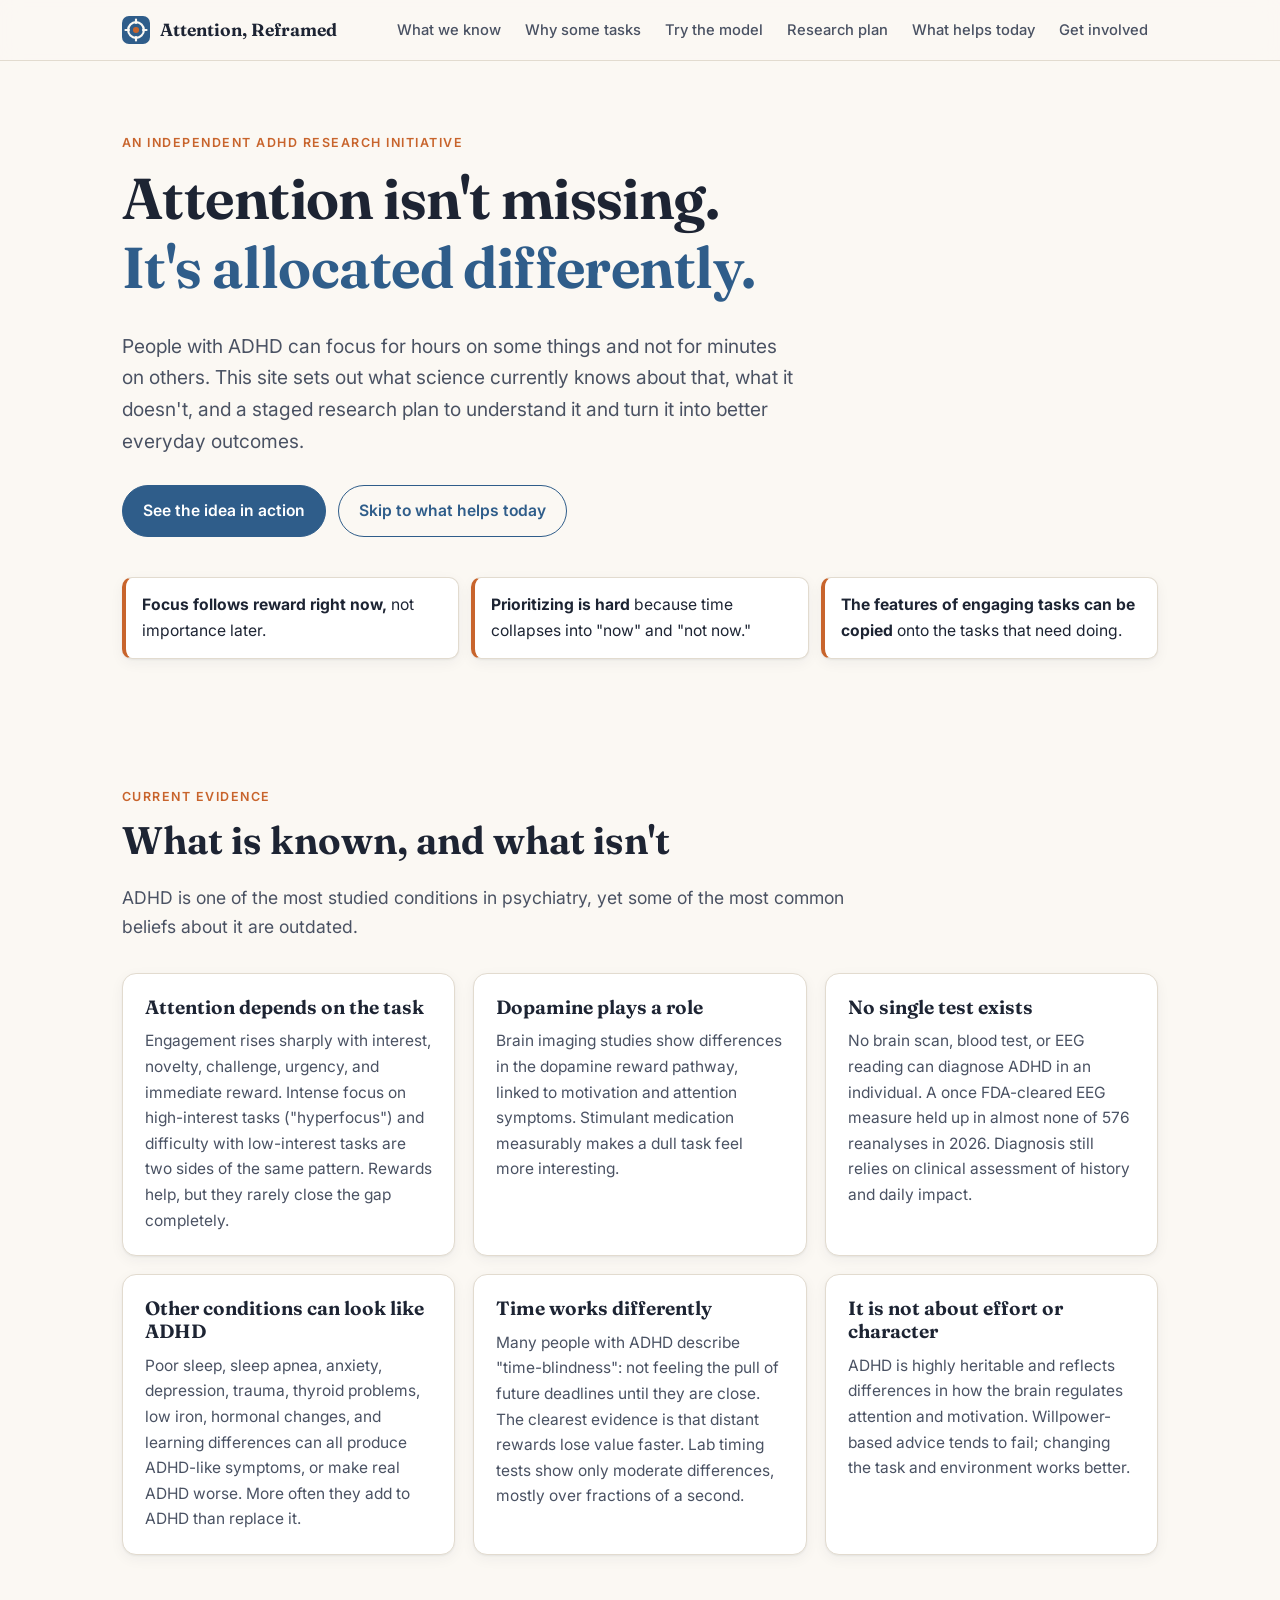
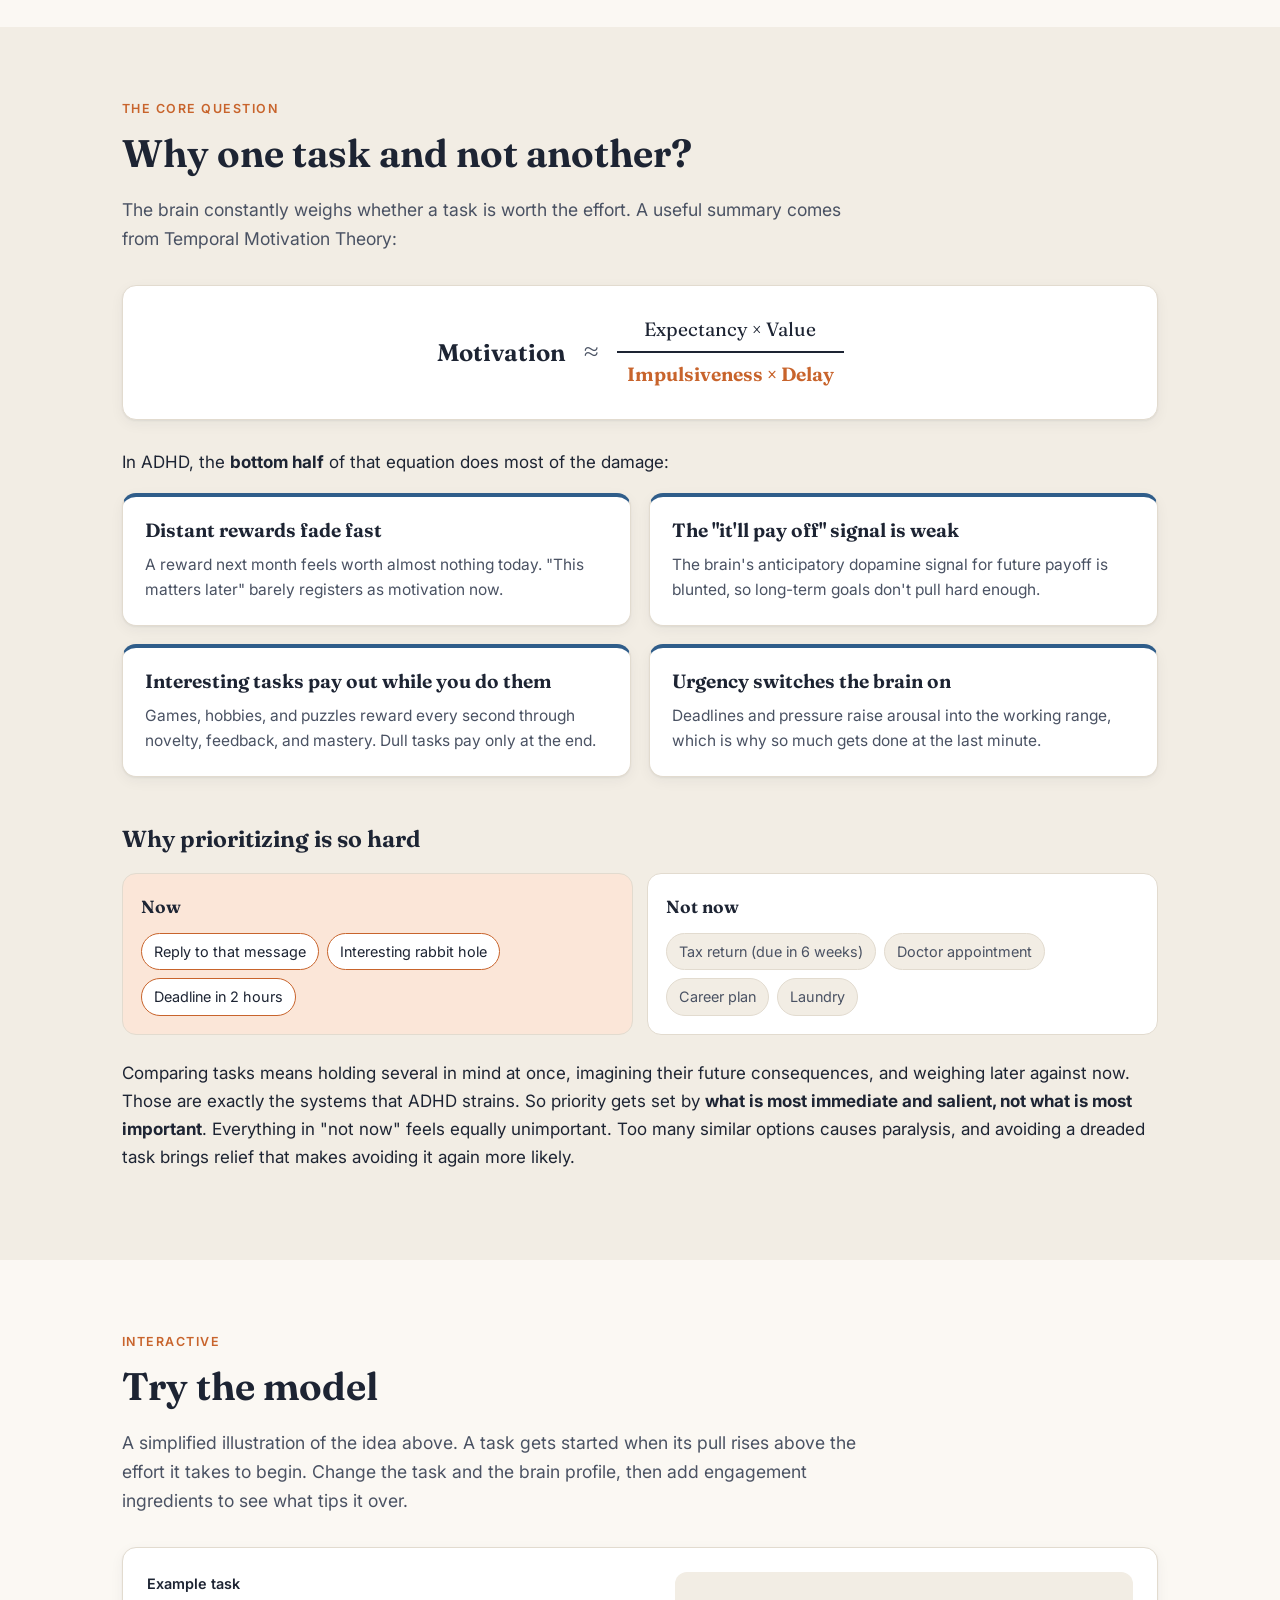
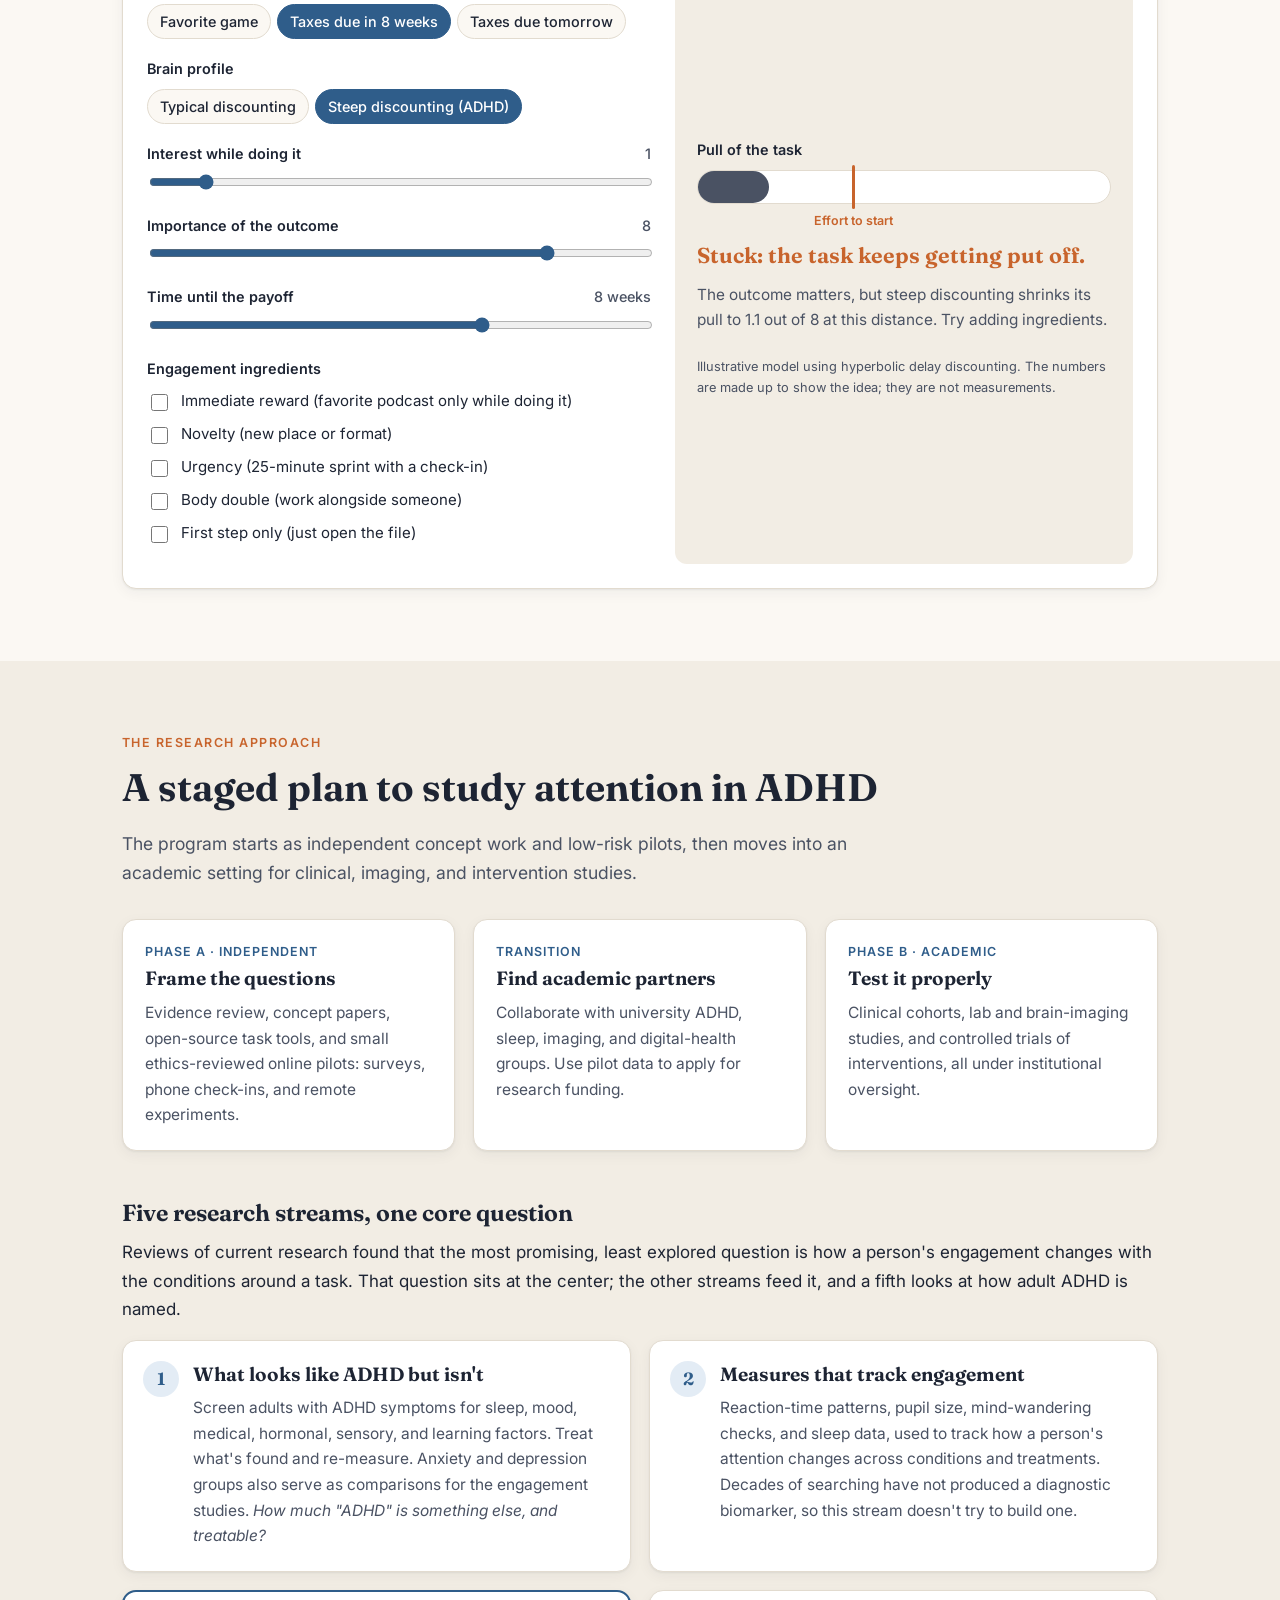
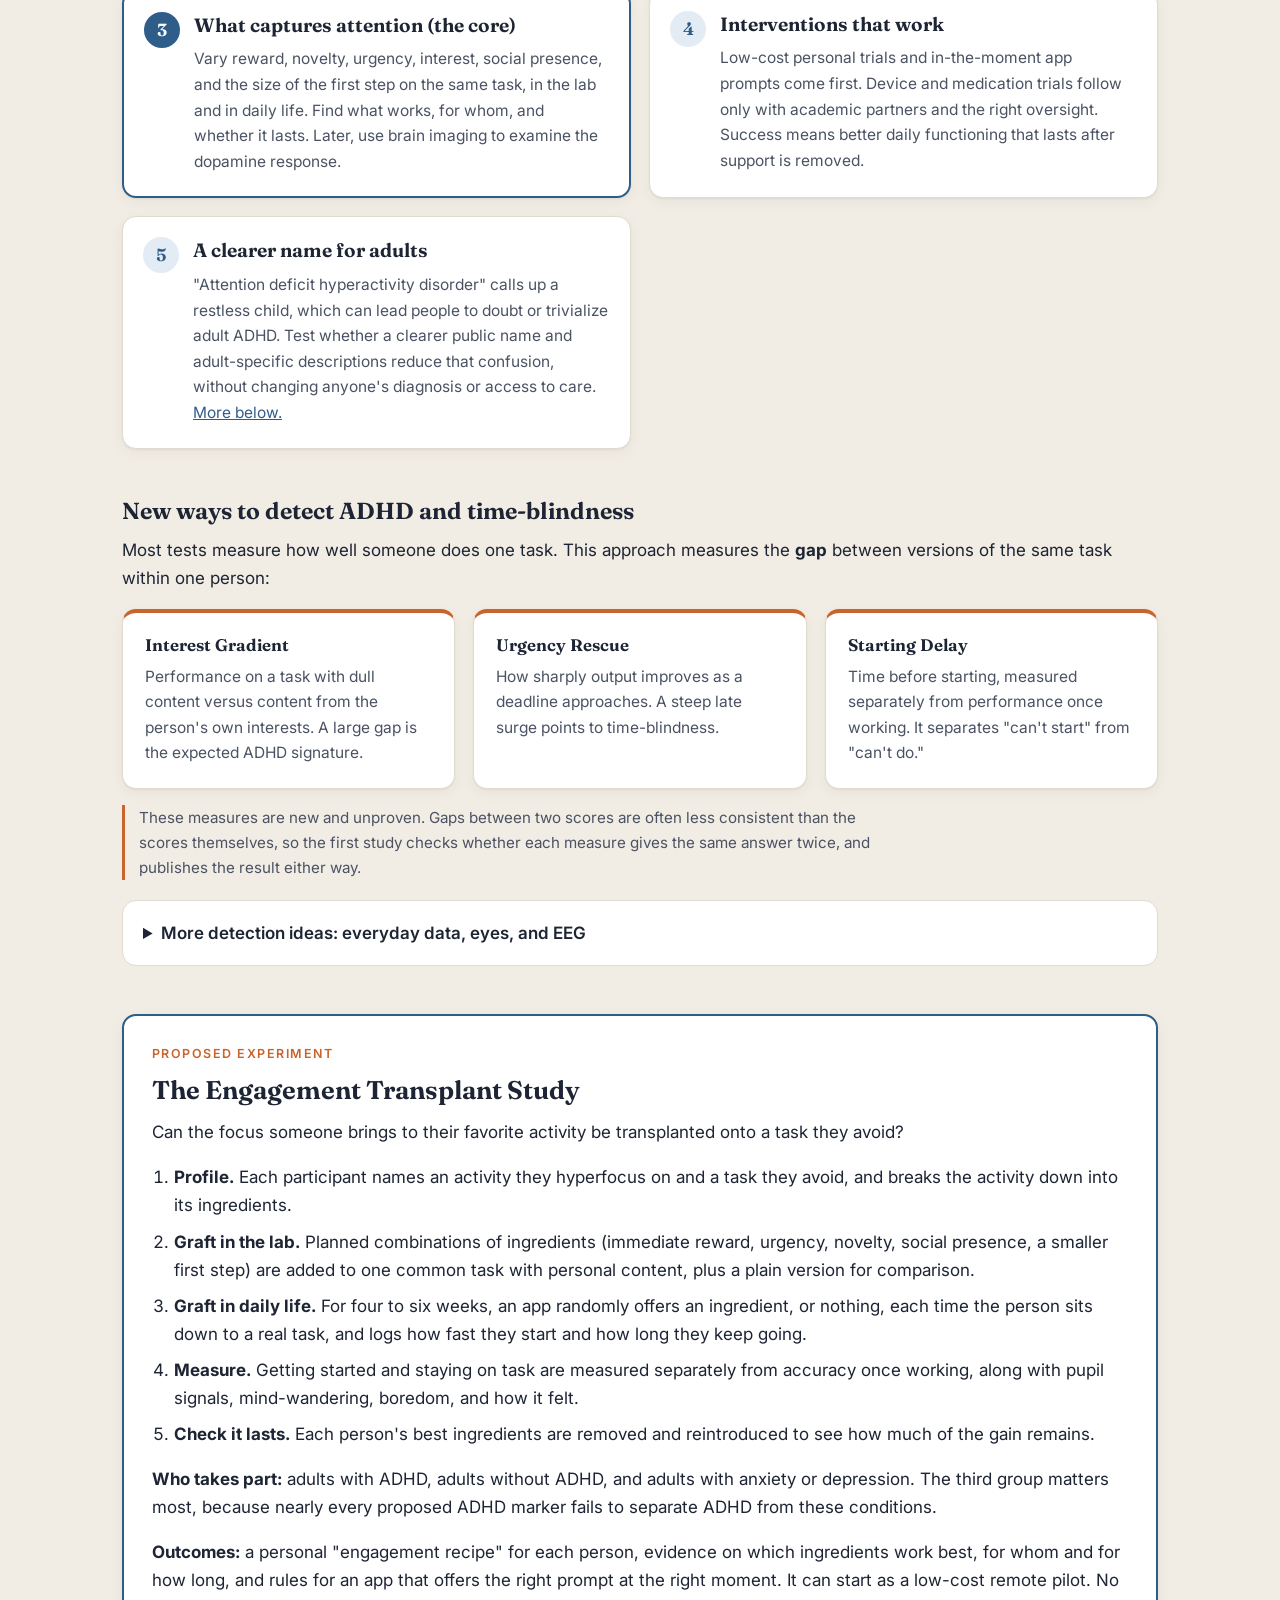
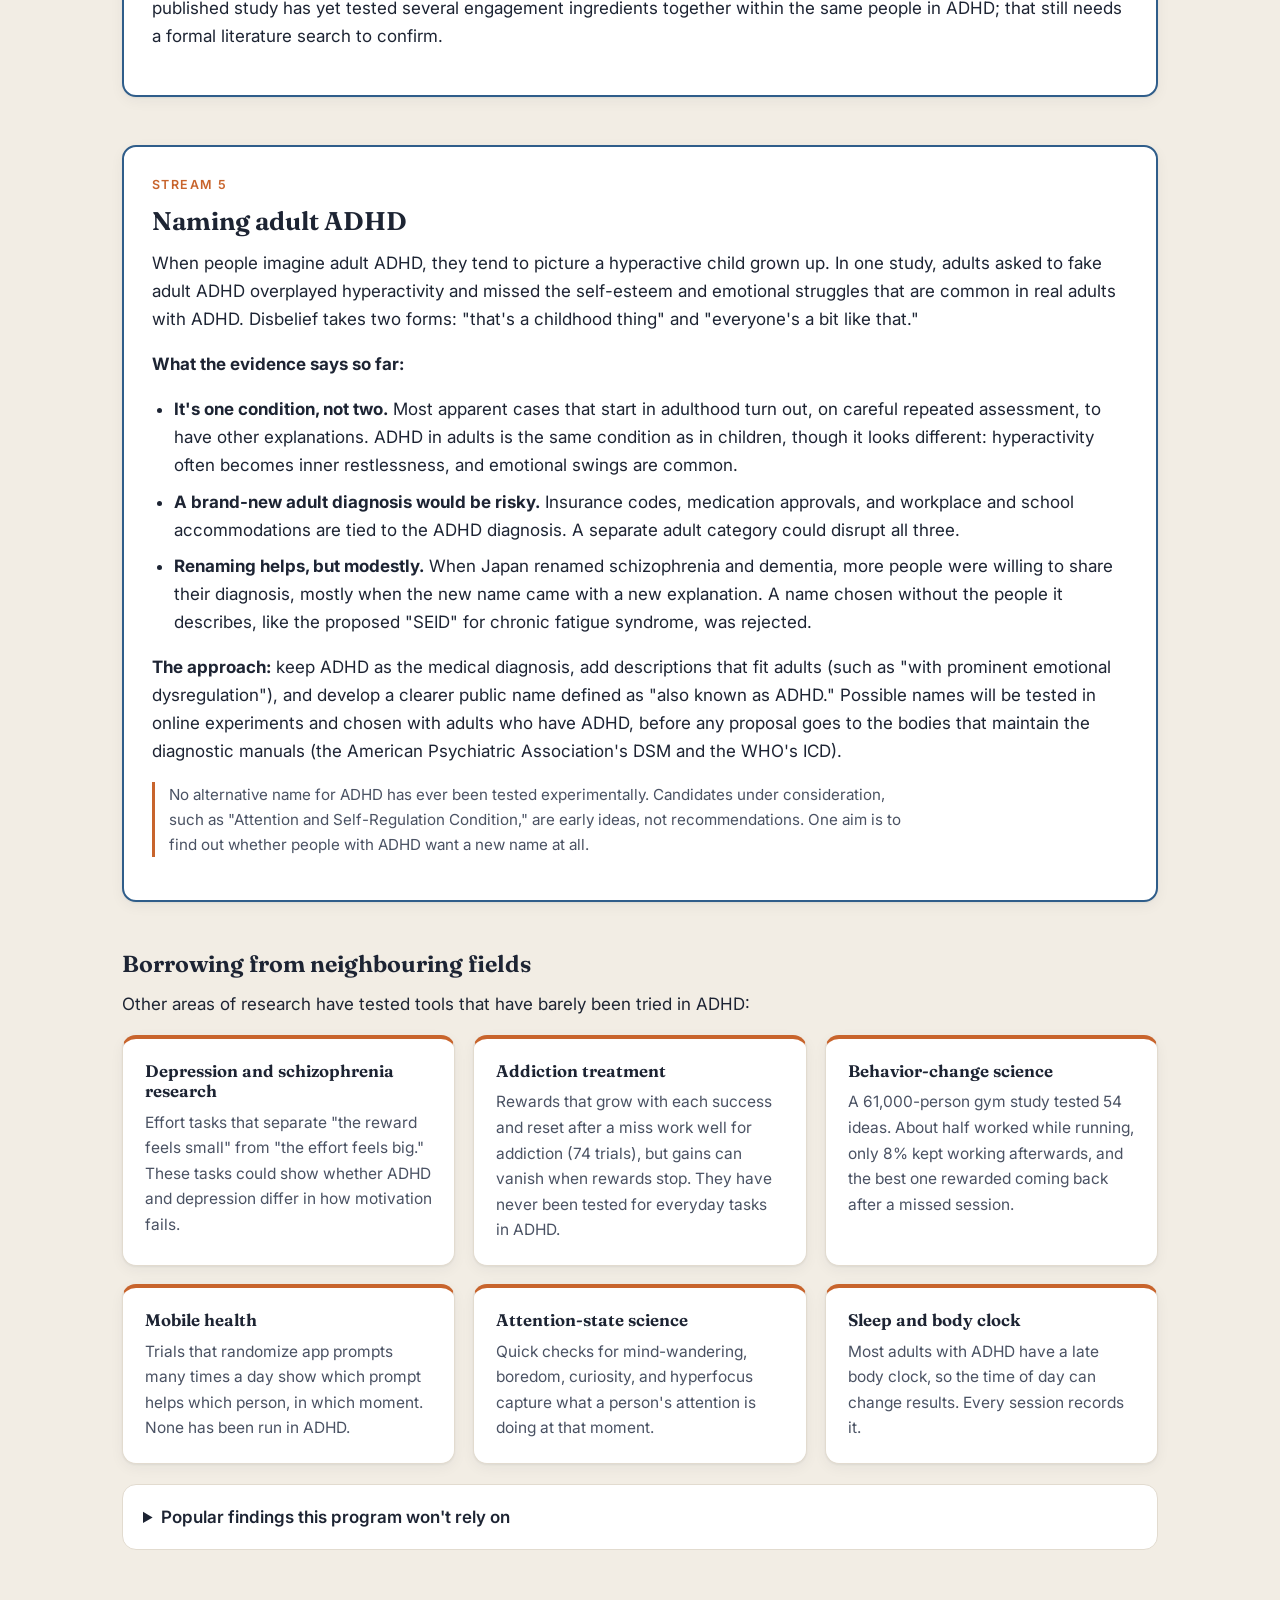
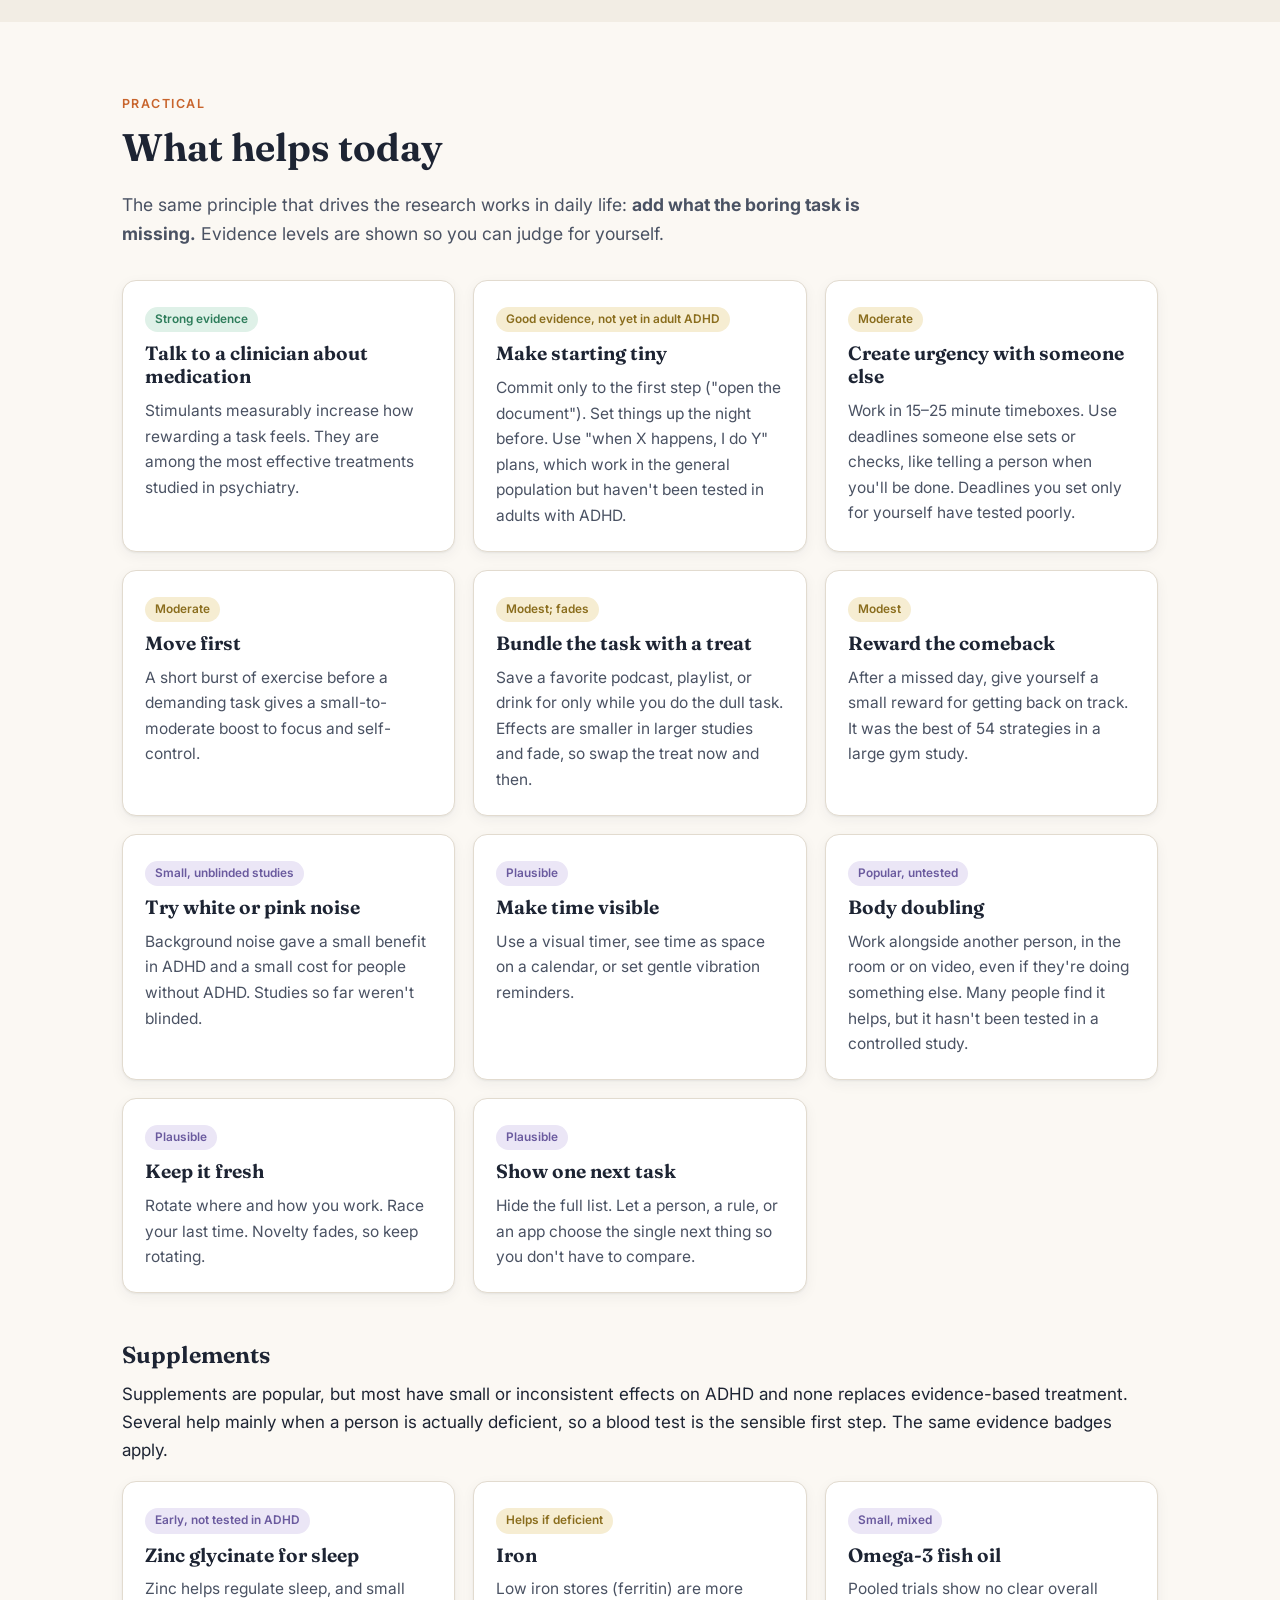
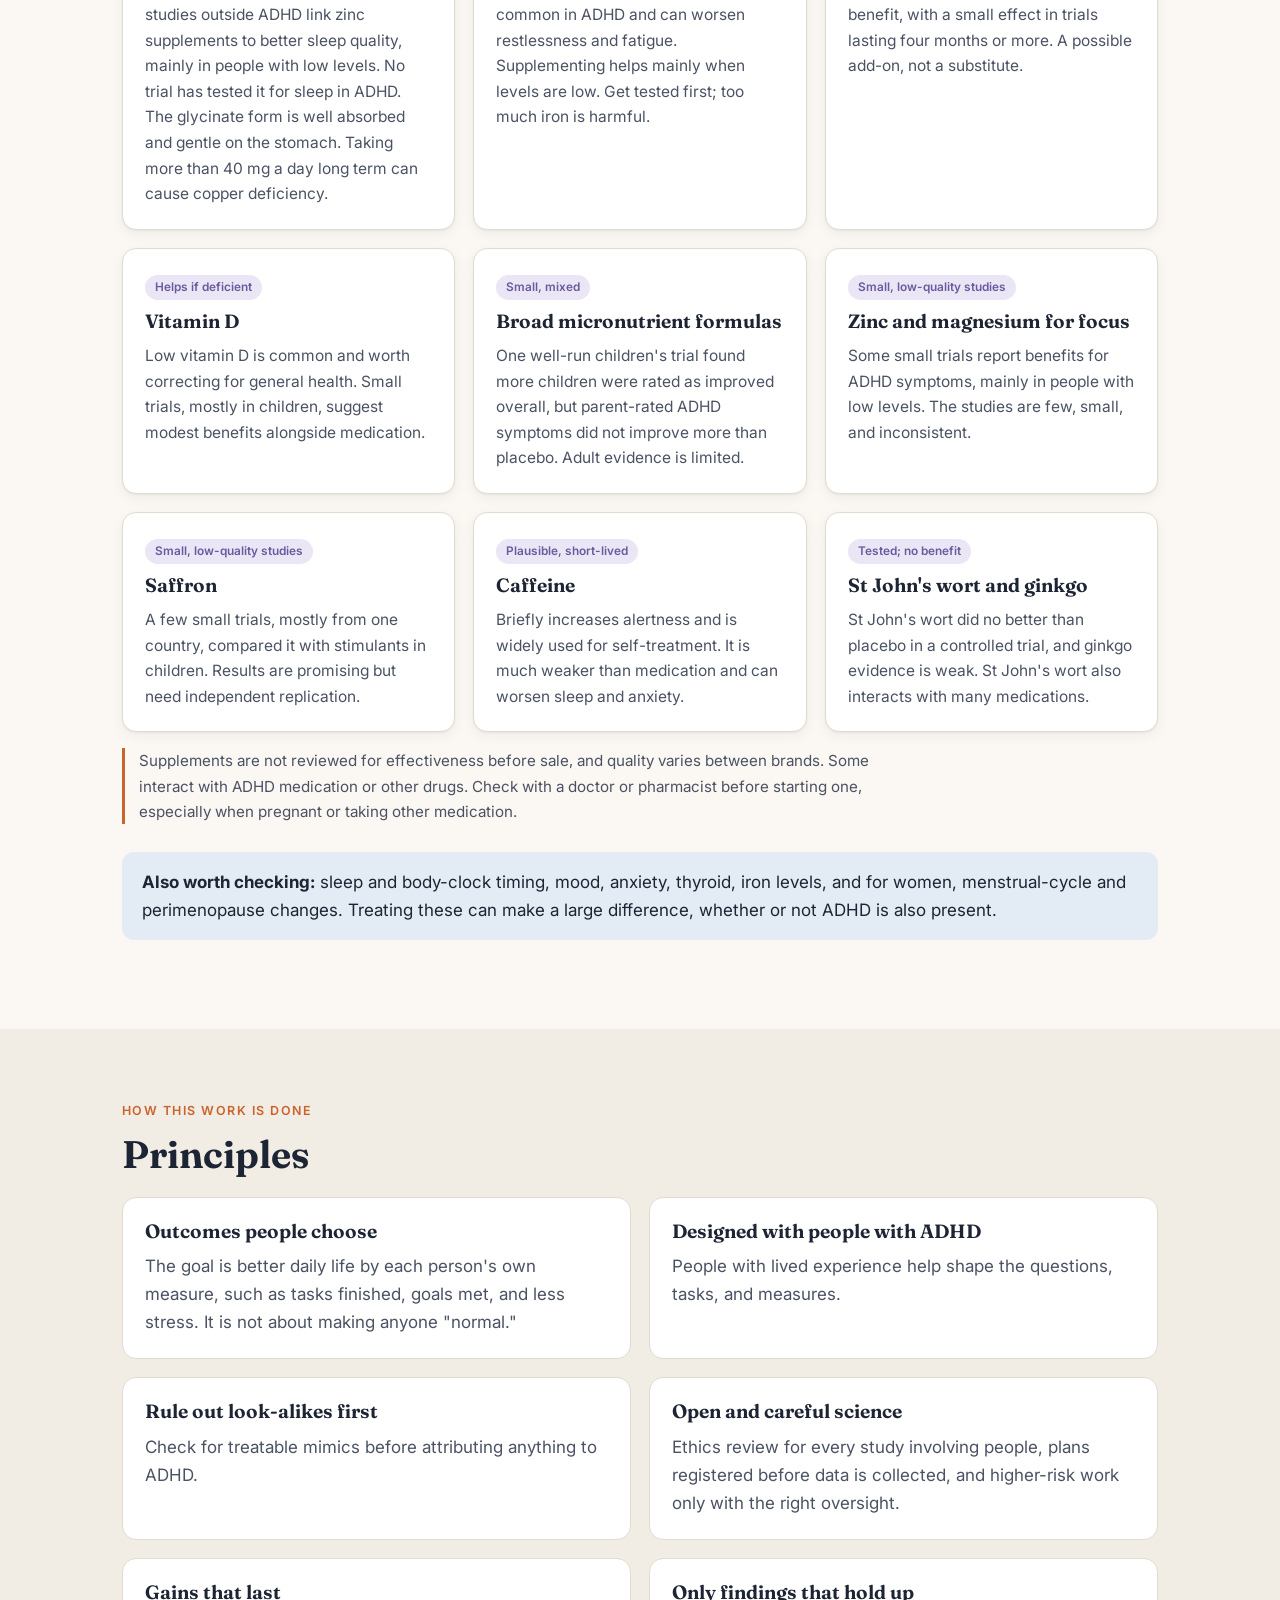
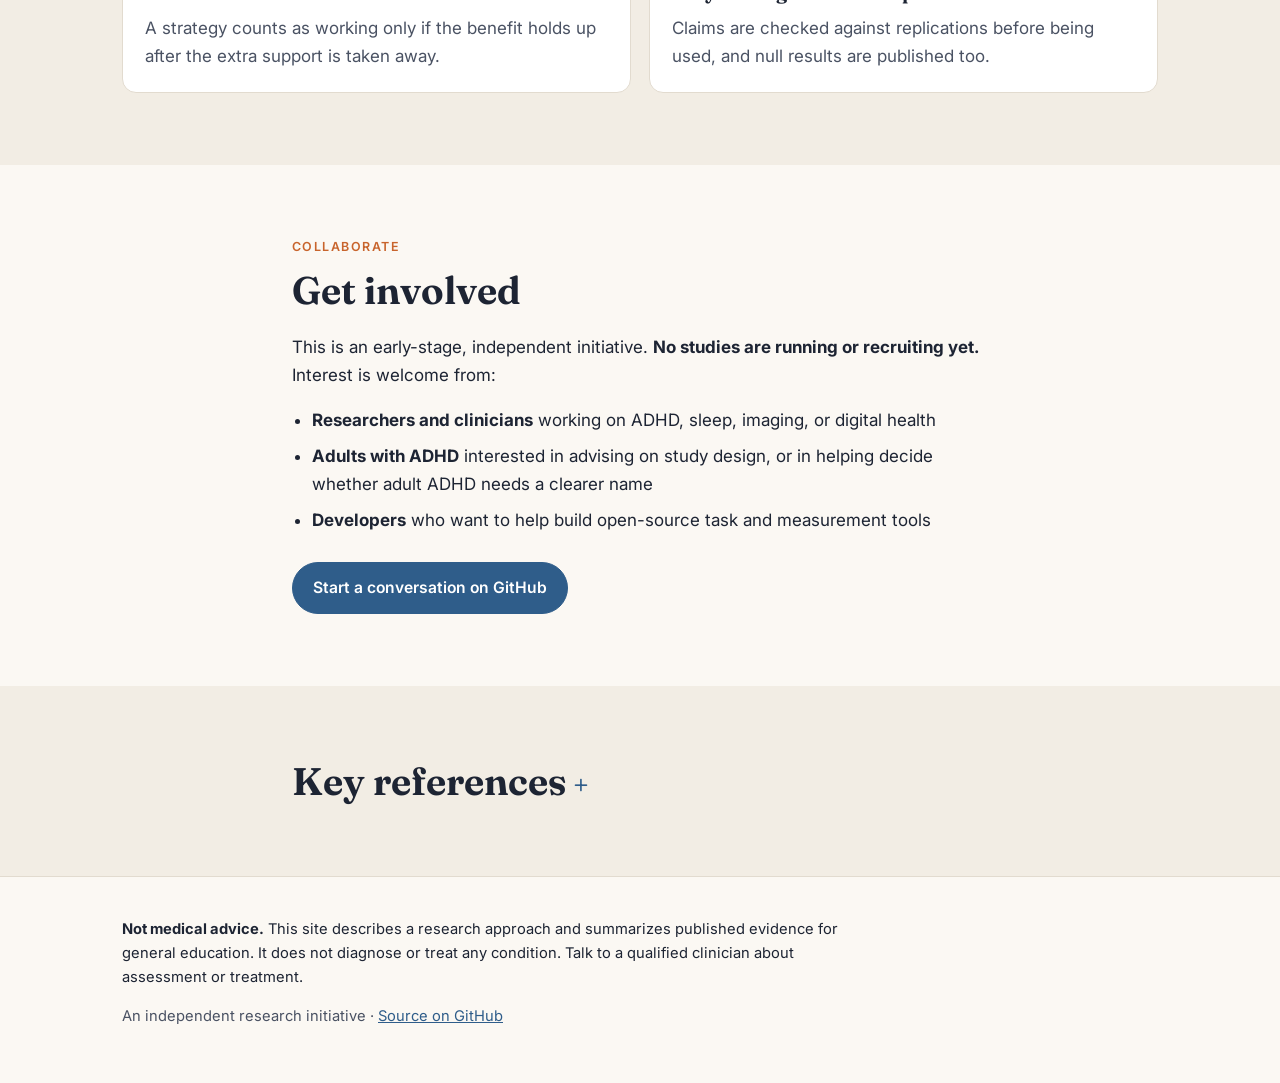
==== commit 35ff2438: "Replace melatonin card with zinc glycinate for sleep Co-Authored-By: Claude Opus 5.5 <noreply@anthro" ====
--- a/index.html
+++ b/index.html
@@ -341,12 +341,12 @@
       <h3 class="sub">Supplements</h3>
       <p>Supplements are popular, but most have small or inconsistent effects on ADHD and none replaces evidence-based treatment. Several help mainly when a person is actually deficient, so a blood test is the sensible first step. The same evidence badges apply.</p>
       <div class="grid three tips">
-        <article class="tip"><span class="badge good">Good evidence for sleep, not focus</span><h3>Melatonin</h3><p>Helps people with ADHD fall asleep earlier and can shift a late body clock, especially in low doses taken a few hours before bedtime. It has not been shown to improve ADHD symptoms directly.</p></article>
+        <article class="tip"><span class="badge early">Early, not tested in ADHD</span><h3>Zinc glycinate for sleep</h3><p>Zinc helps regulate sleep, and small studies outside ADHD link zinc supplements to better sleep quality, mainly in people with low levels. No trial has tested it for sleep in ADHD. The glycinate form is well absorbed and gentle on the stomach. Taking more than 40 mg a day long term can cause copper deficiency.</p></article>
         <article class="tip"><span class="badge good">Helps if deficient</span><h3>Iron</h3><p>Low iron stores (ferritin) are more common in ADHD and can worsen restlessness and fatigue. Supplementing helps mainly when levels are low. Get tested first; too much iron is harmful.</p></article>
         <article class="tip"><span class="badge early">Small, mixed</span><h3>Omega-3 fish oil</h3><p>Pooled trials show no clear overall benefit, with a small effect in trials lasting four months or more. A possible add-on, not a substitute.</p></article>
         <article class="tip"><span class="badge early">Helps if deficient</span><h3>Vitamin D</h3><p>Low vitamin D is common and worth correcting for general health. Small trials, mostly in children, suggest modest benefits alongside medication.</p></article>
         <article class="tip"><span class="badge early">Small, mixed</span><h3>Broad micronutrient formulas</h3><p>One well-run children's trial found more children were rated as improved overall, but parent-rated ADHD symptoms did not improve more than placebo. Adult evidence is limited.</p></article>
-        <article class="tip"><span class="badge early">Small, low-quality studies</span><h3>Zinc and magnesium</h3><p>Some small trials report benefits, mainly in people with low levels. The studies are few, small, and inconsistent.</p></article>
+        <article class="tip"><span class="badge early">Small, low-quality studies</span><h3>Zinc and magnesium for focus</h3><p>Some small trials report benefits for ADHD symptoms, mainly in people with low levels. The studies are few, small, and inconsistent.</p></article>
         <article class="tip"><span class="badge early">Small, low-quality studies</span><h3>Saffron</h3><p>A few small trials, mostly from one country, compared it with stimulants in children. Results are promising but need independent replication.</p></article>
         <article class="tip"><span class="badge early">Plausible, short-lived</span><h3>Caffeine</h3><p>Briefly increases alertness and is widely used for self-treatment. It is much weaker than medication and can worsen sleep and anxiety.</p></article>
         <article class="tip"><span class="badge early">Tested; no benefit</span><h3>St John's wort and ginkgo</h3><p>St John's wort did no better than placebo in a controlled trial, and ginkgo evidence is weak. St John's wort also interacts with many medications.</p></article>
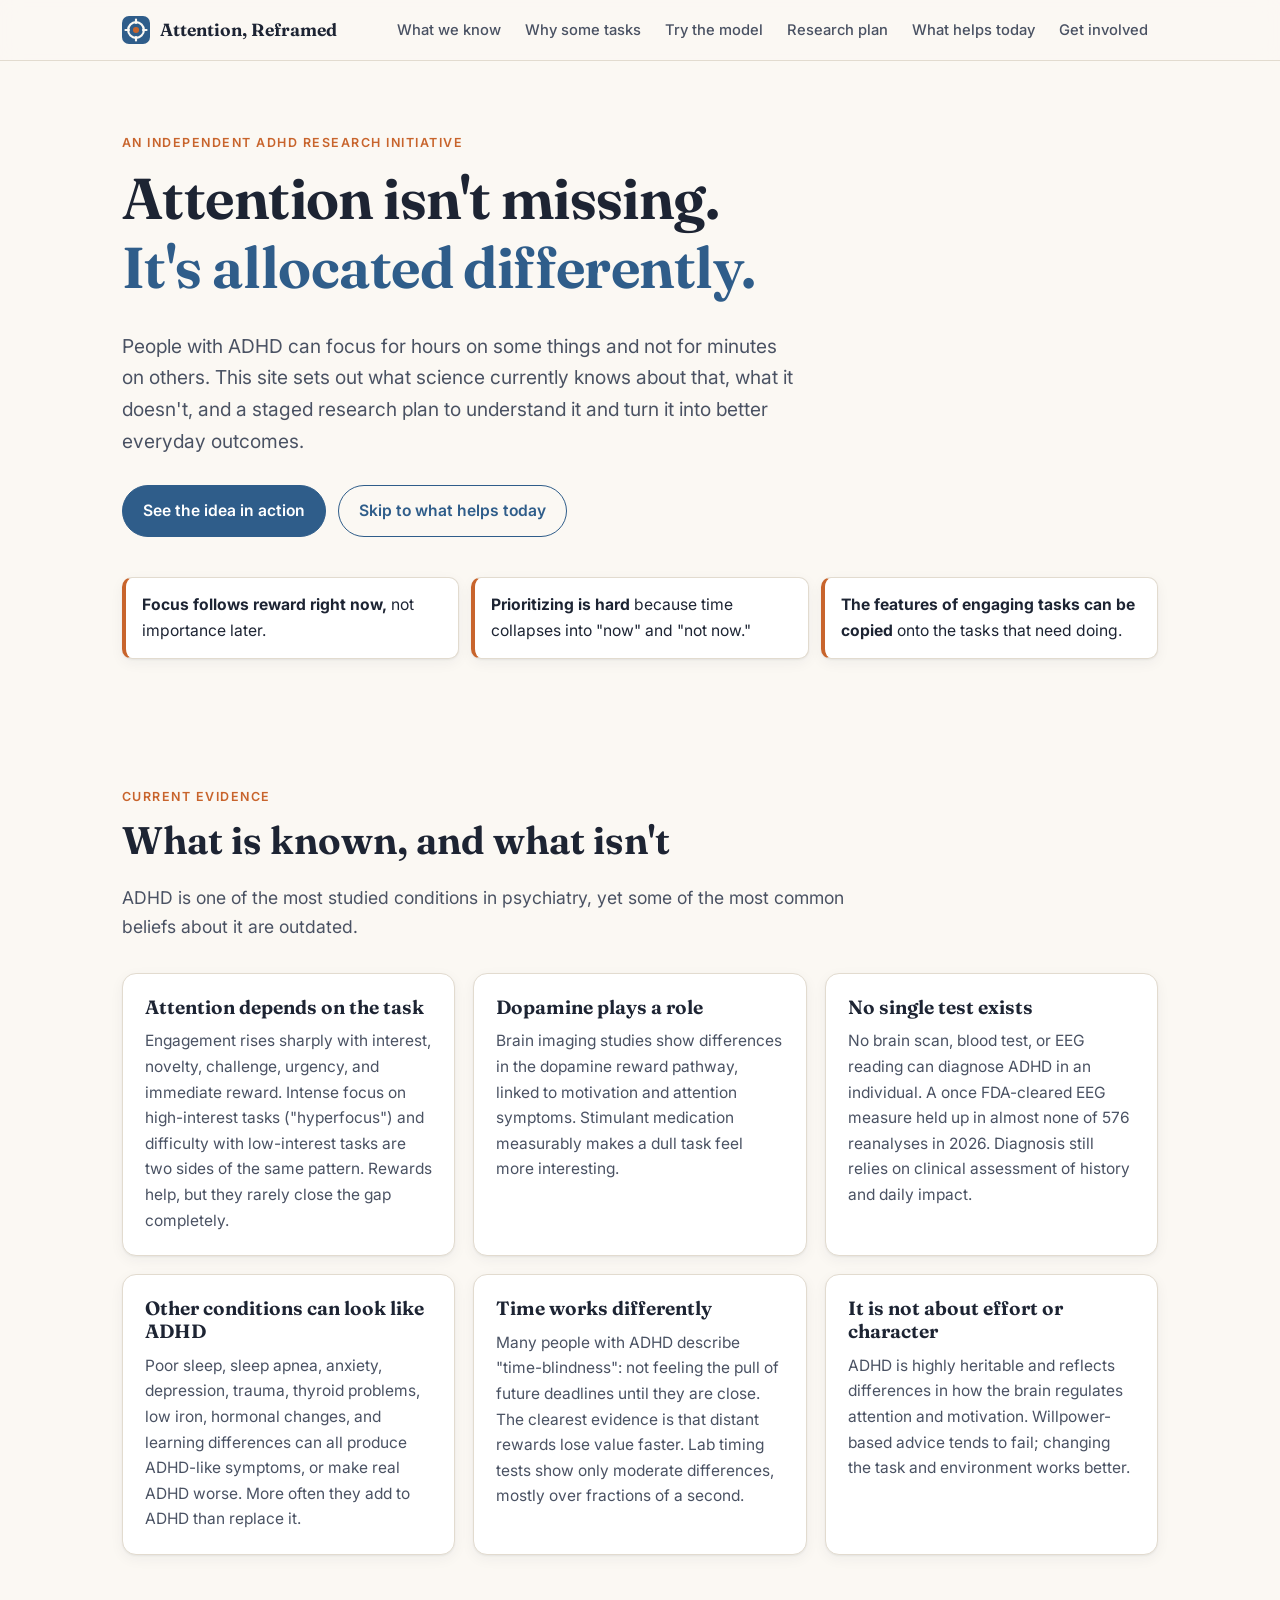
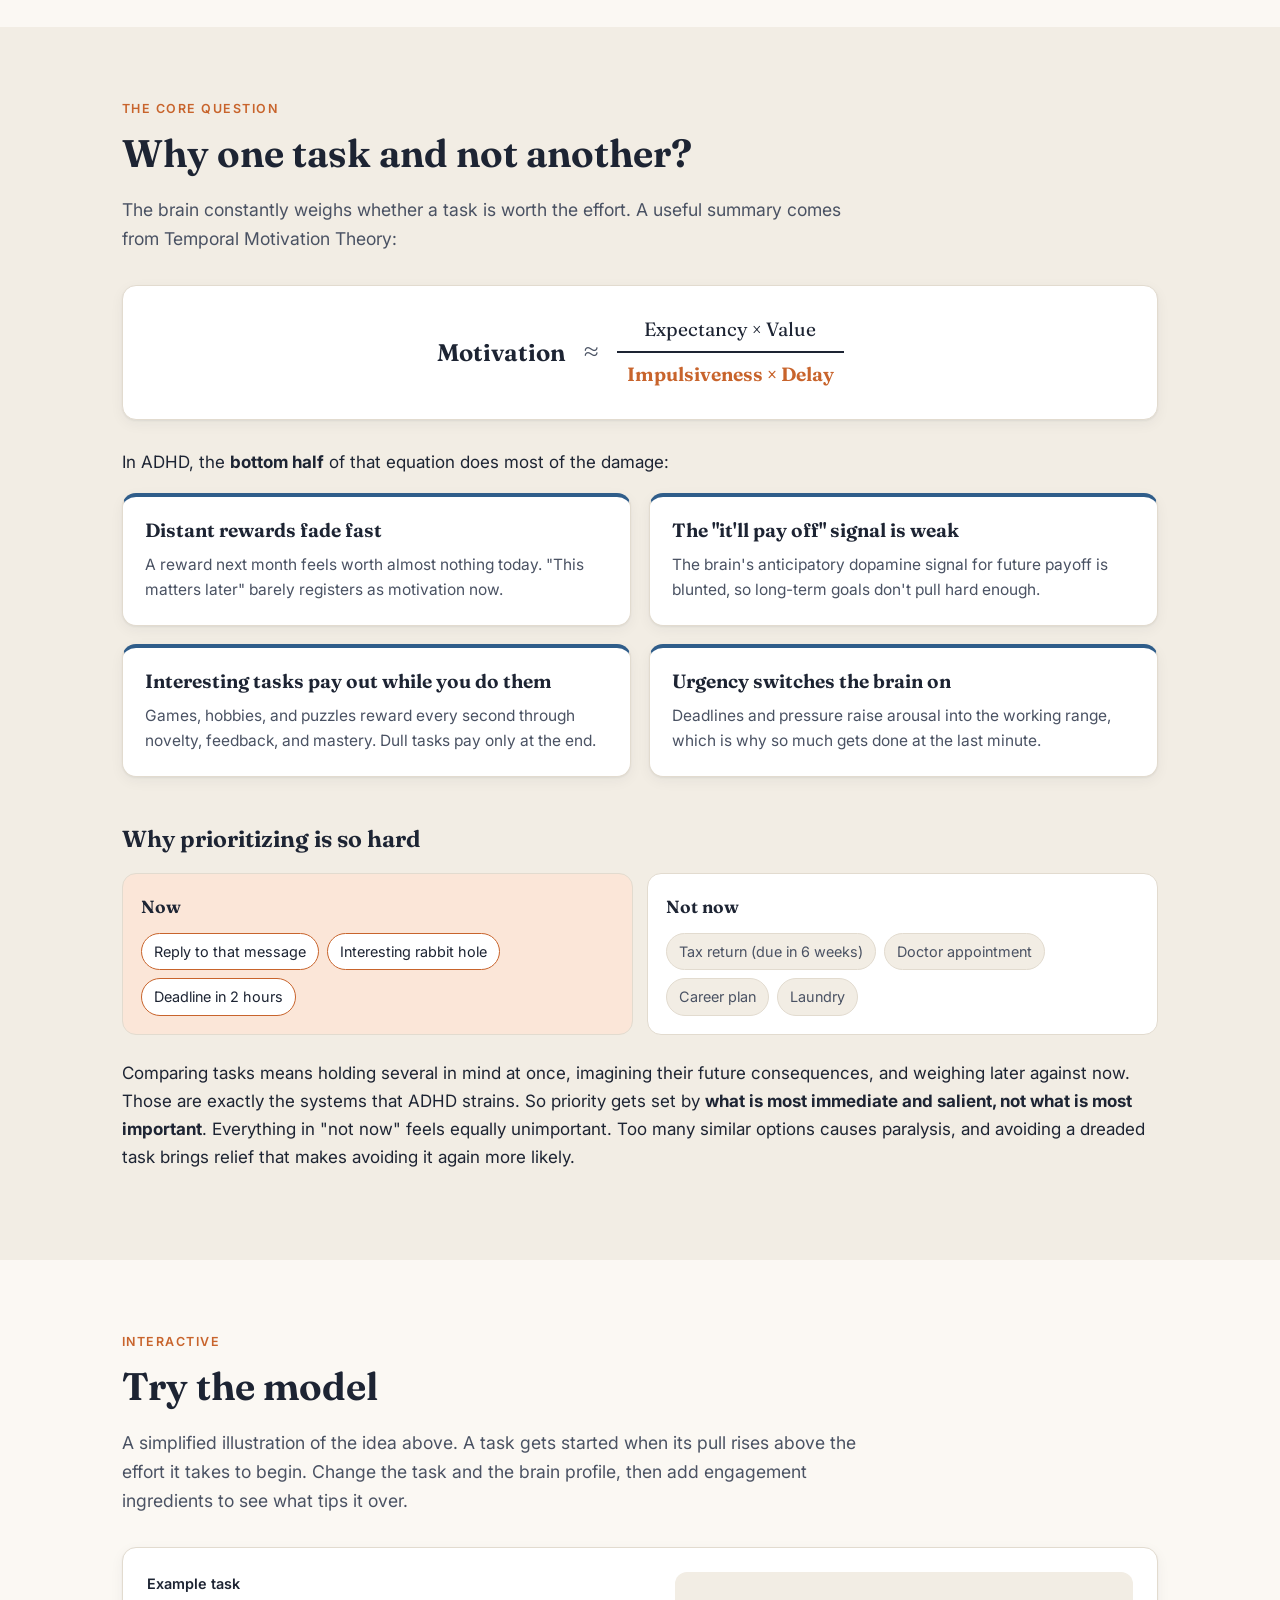
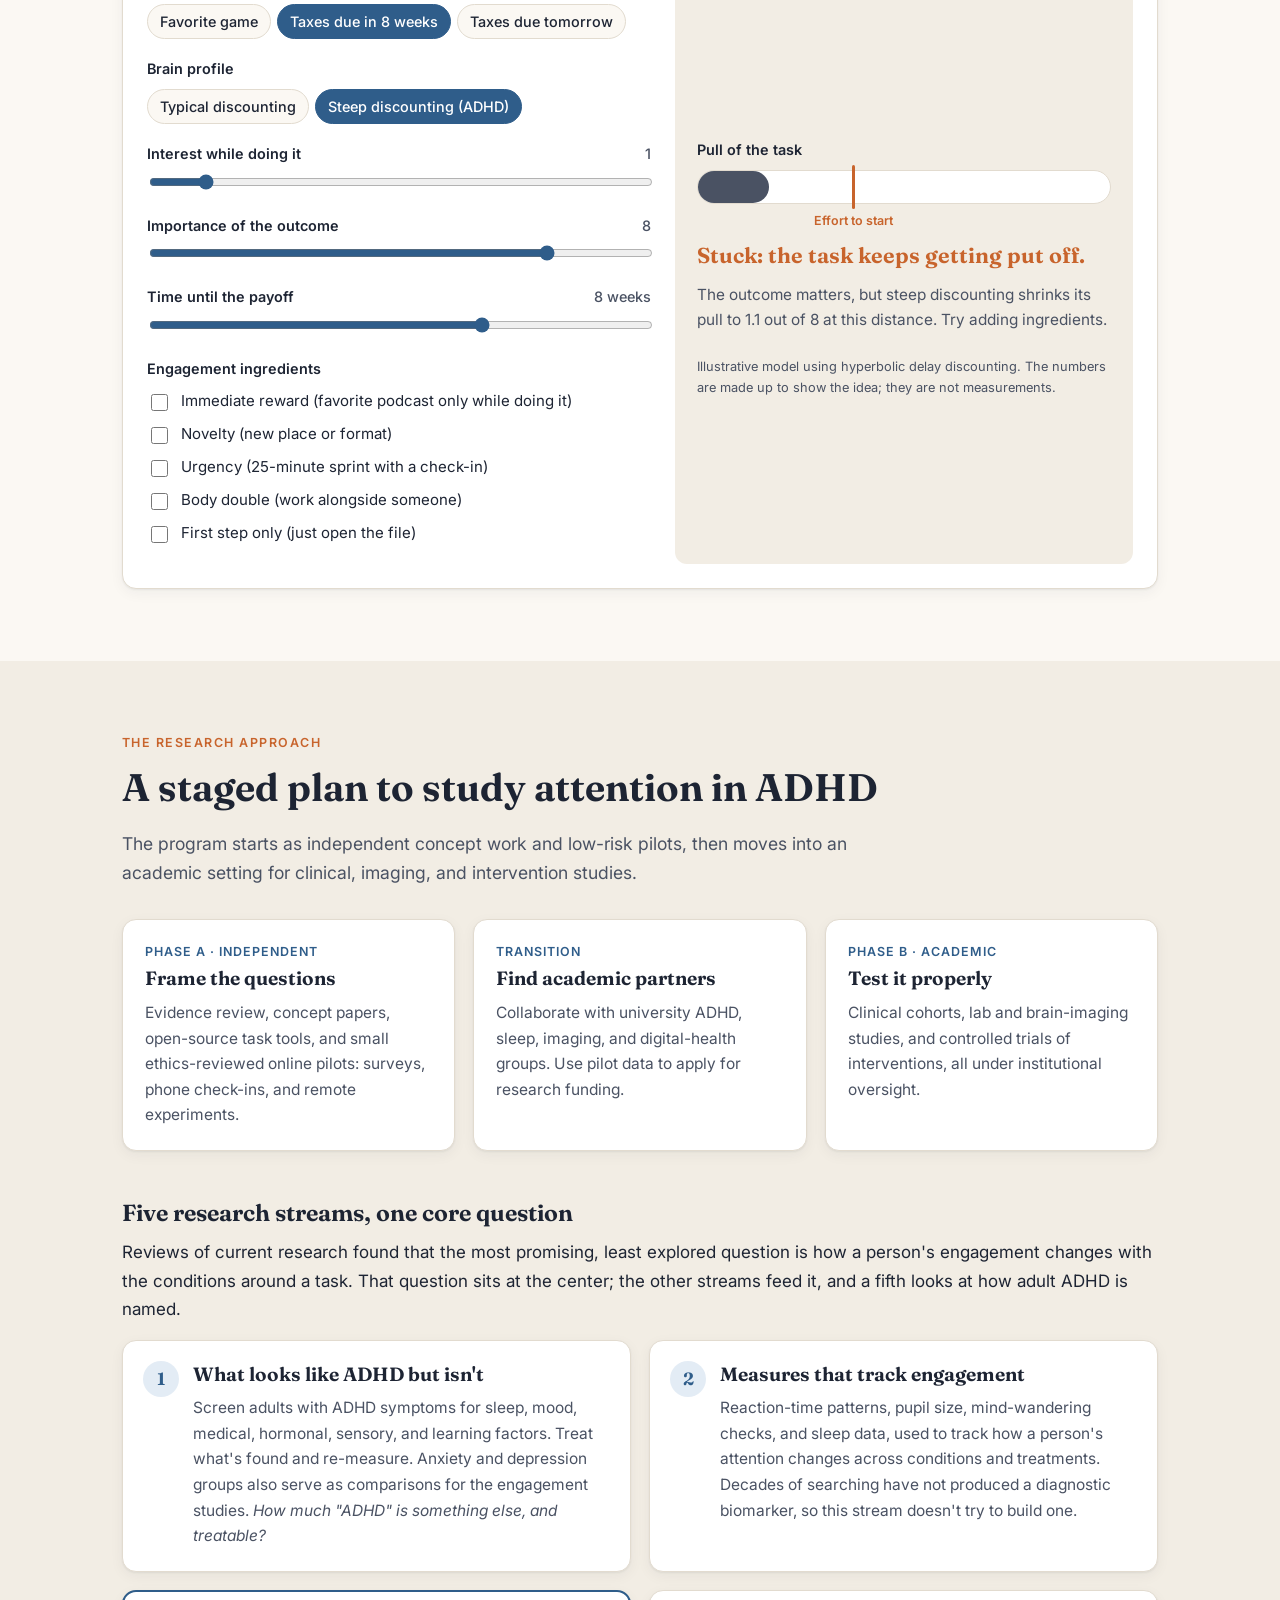
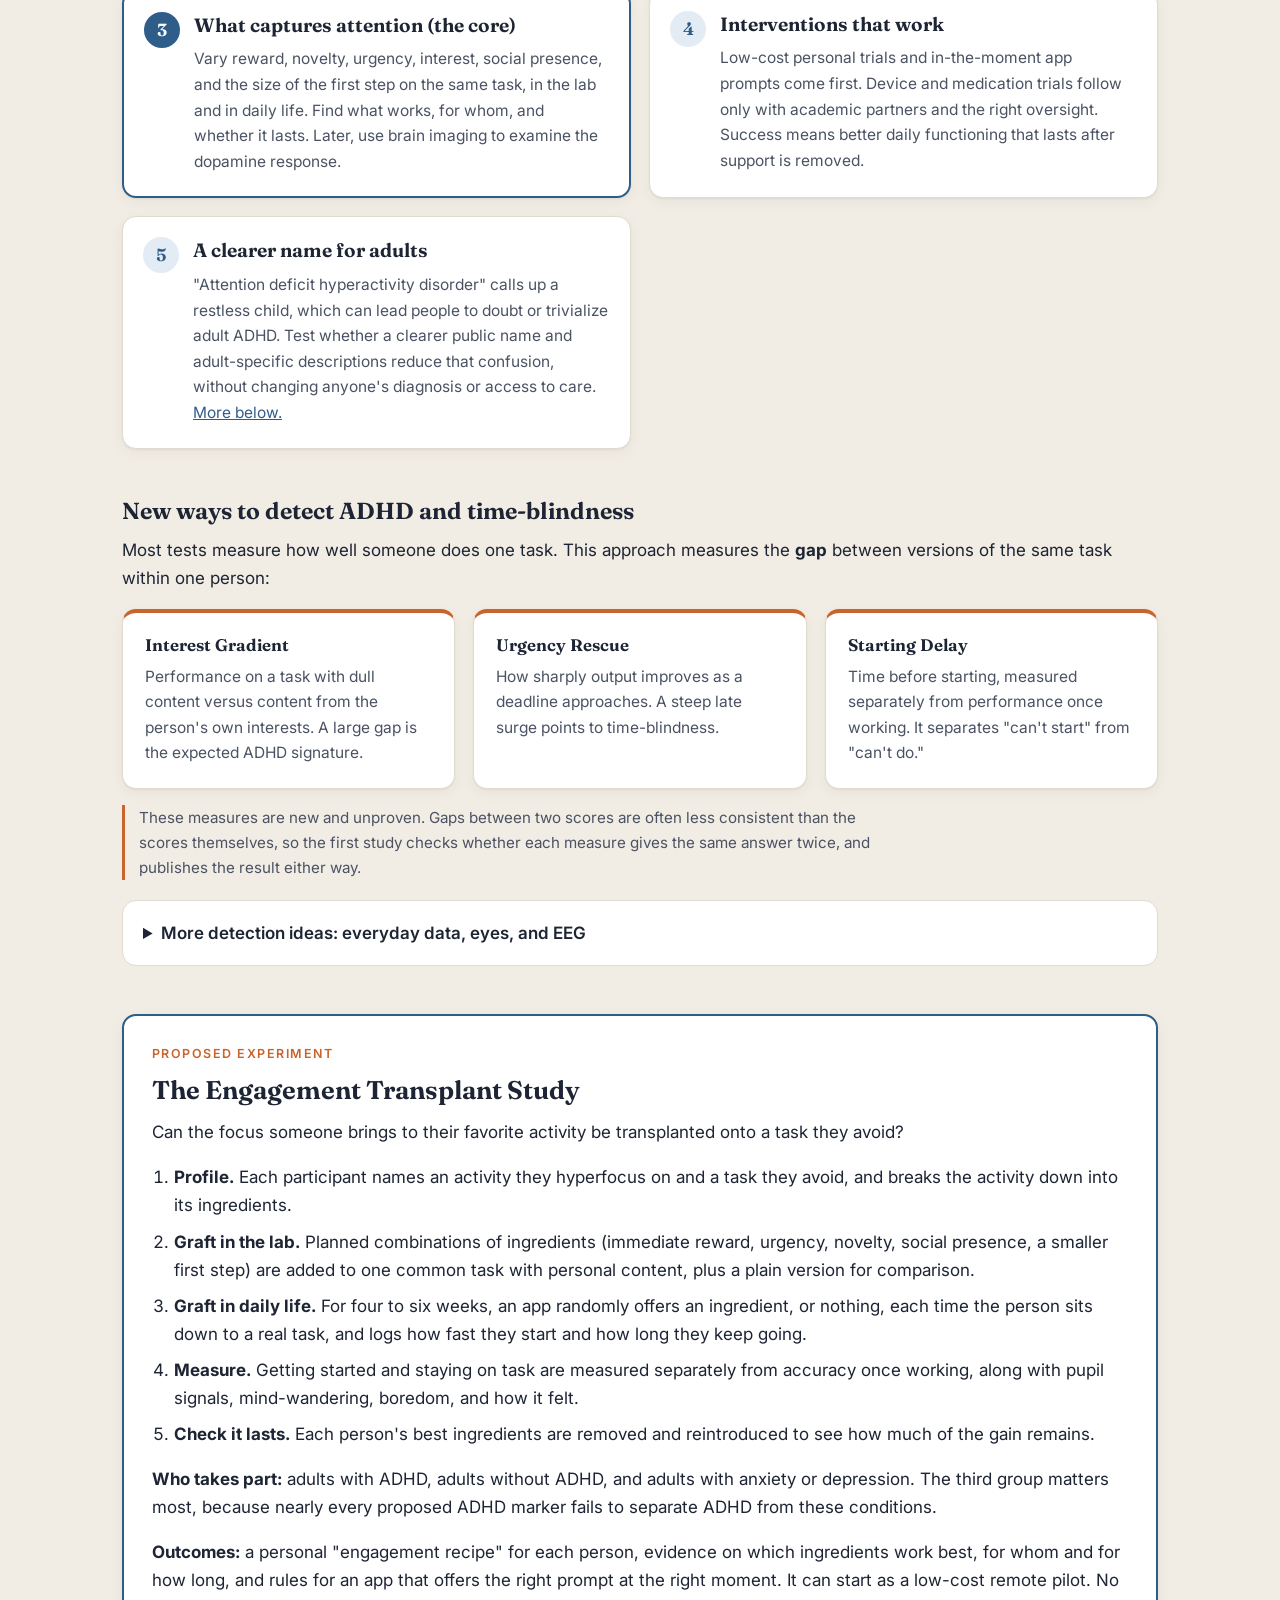
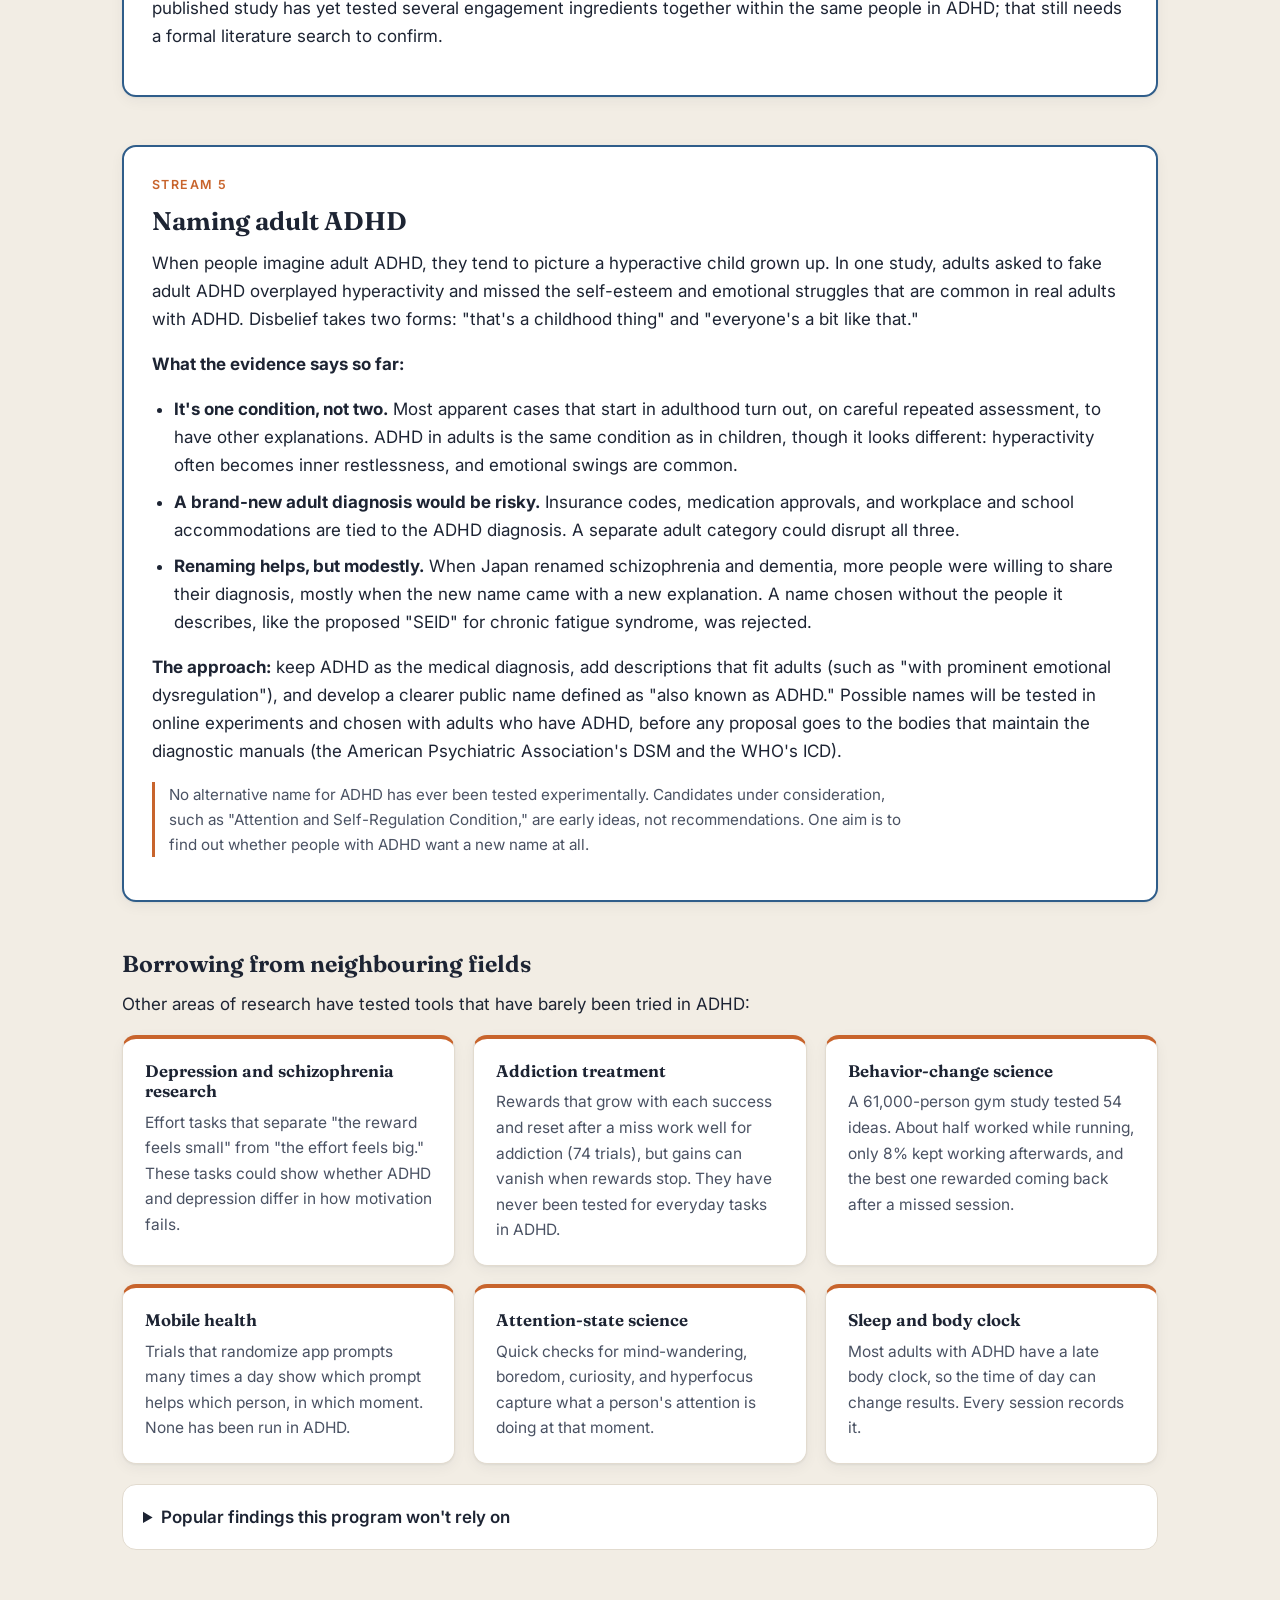
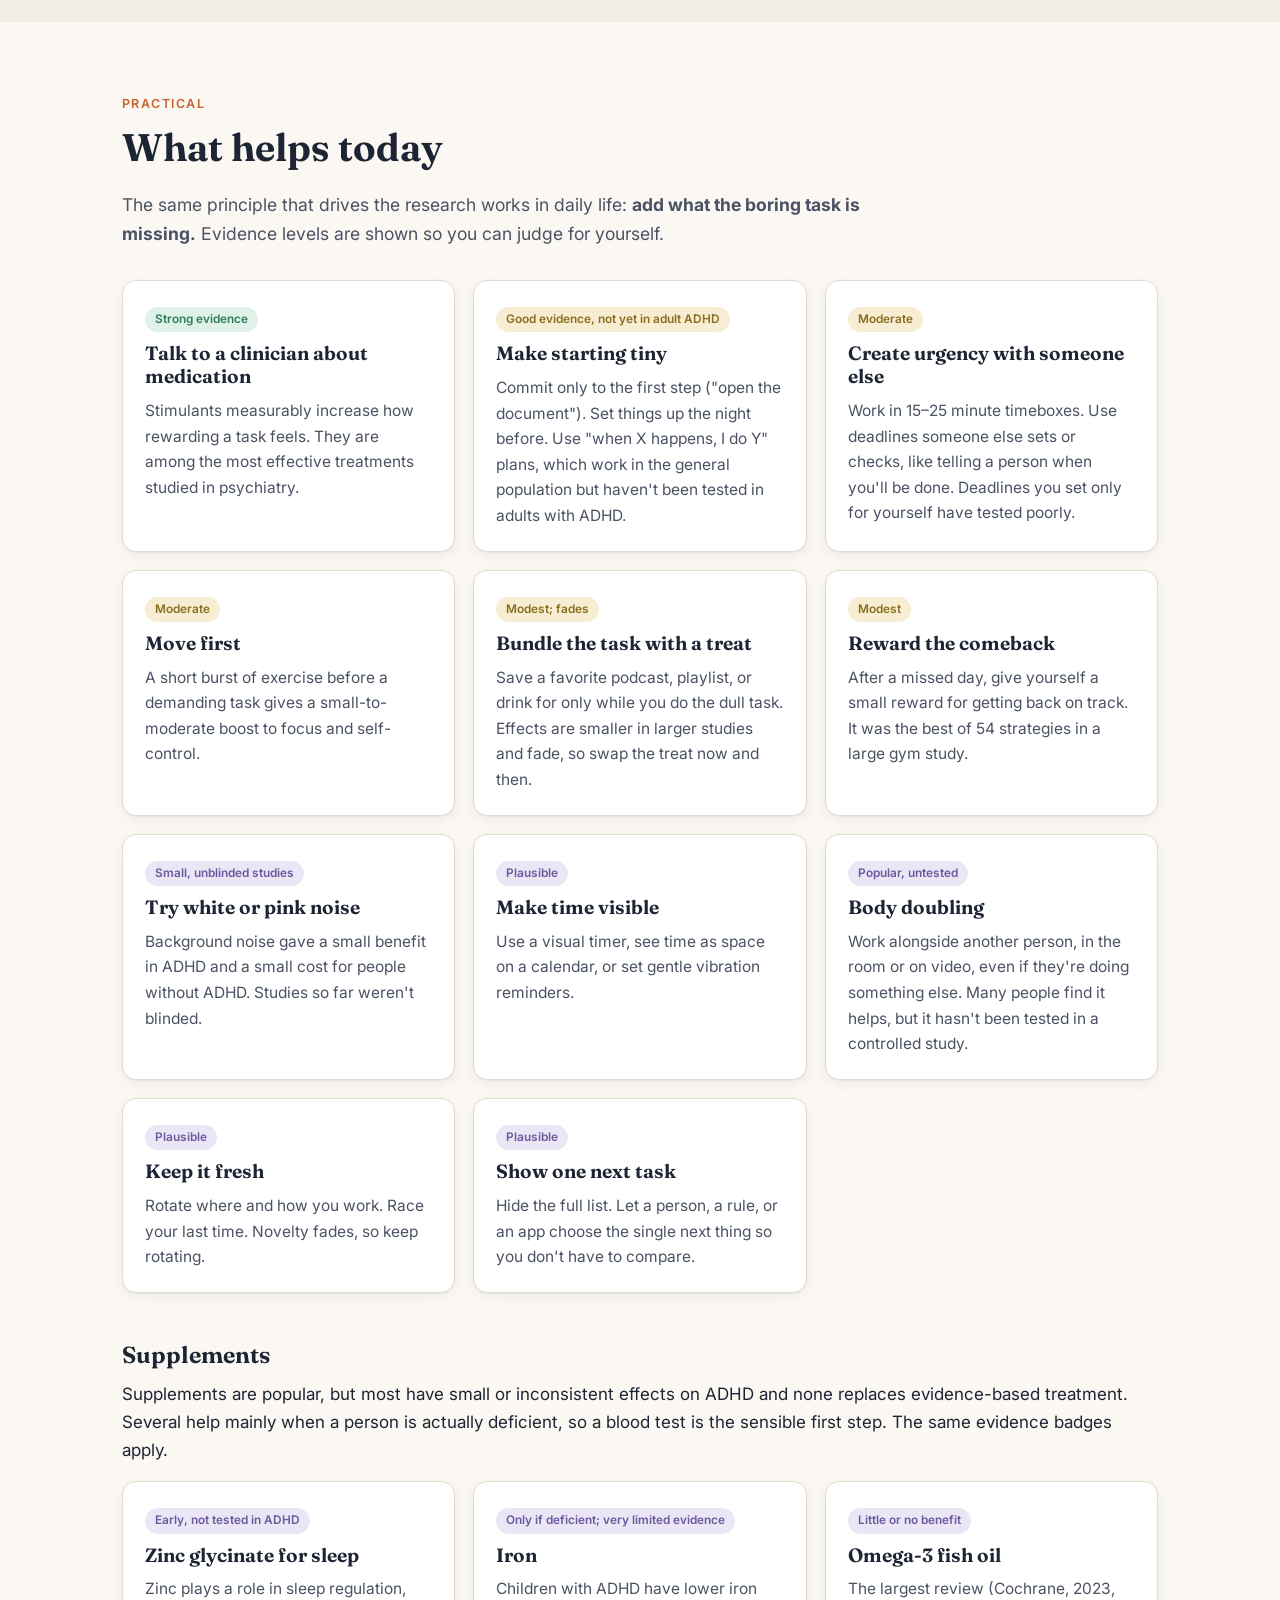
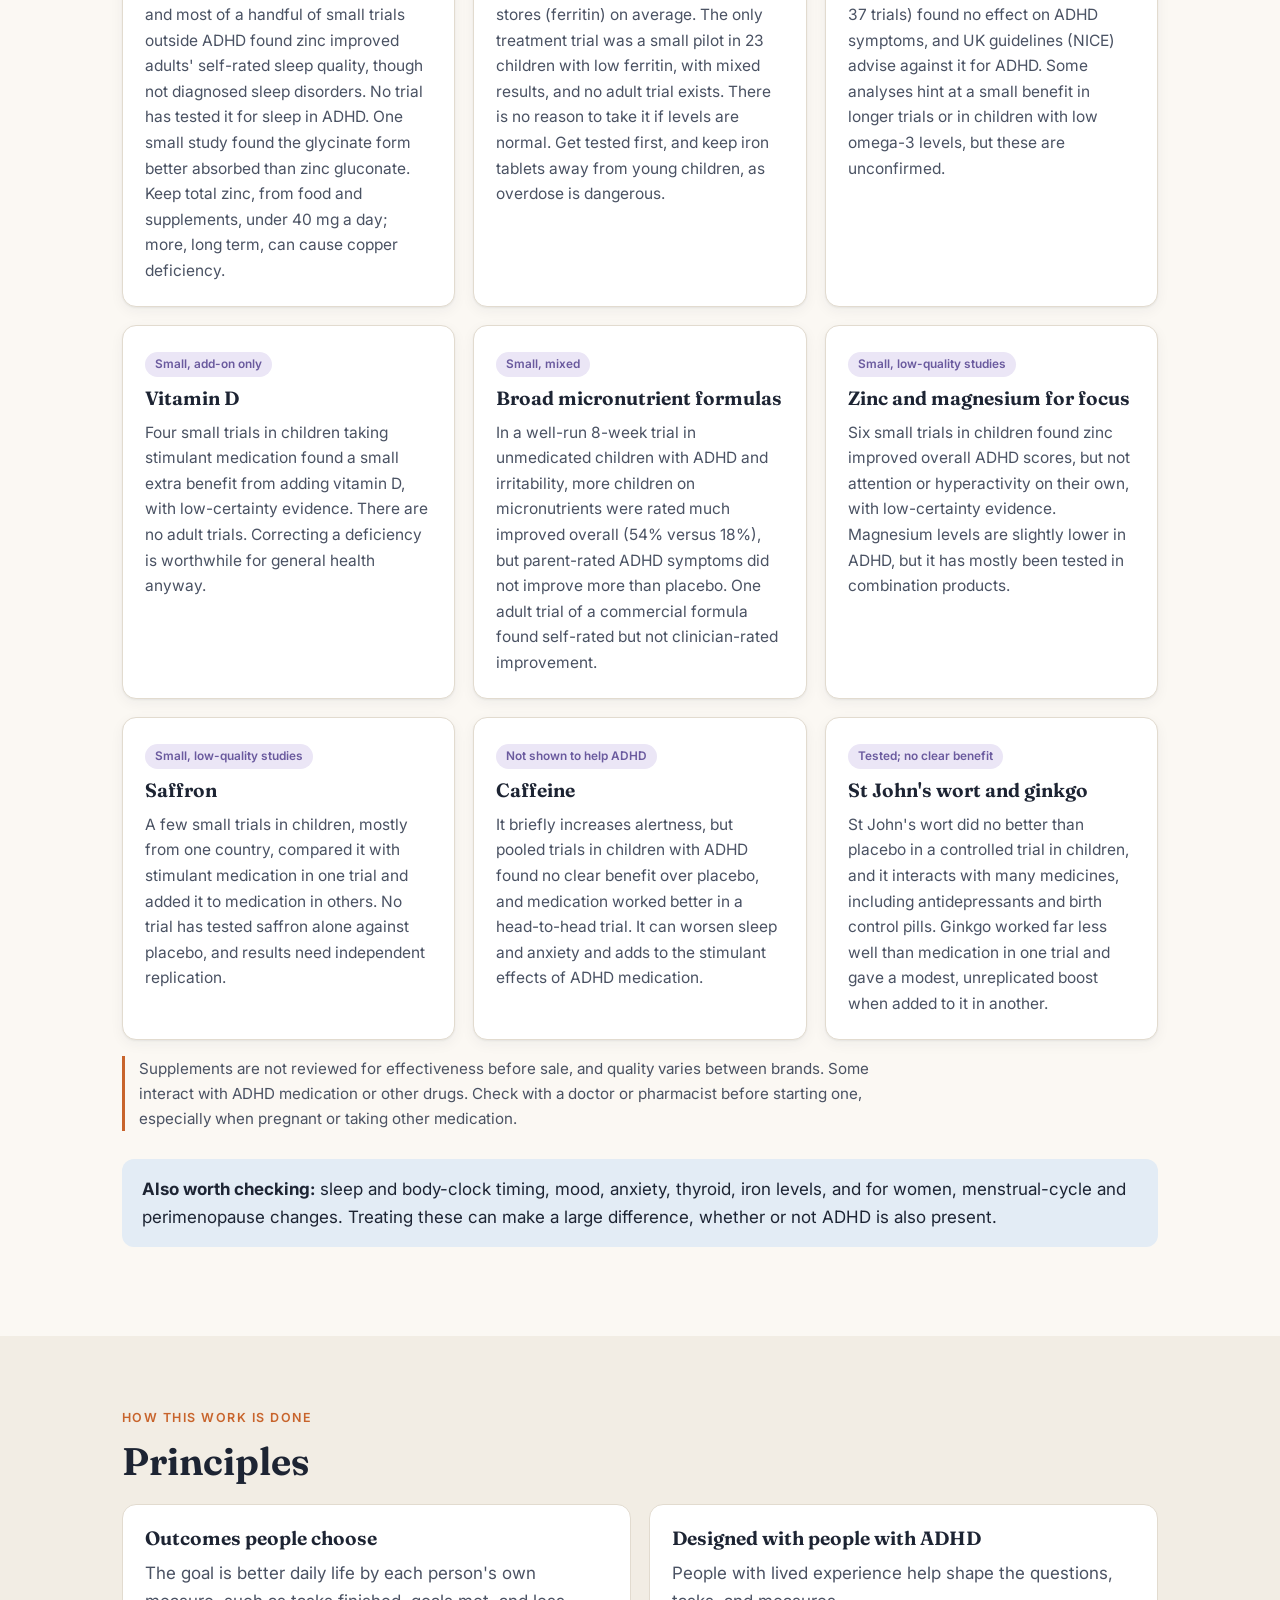
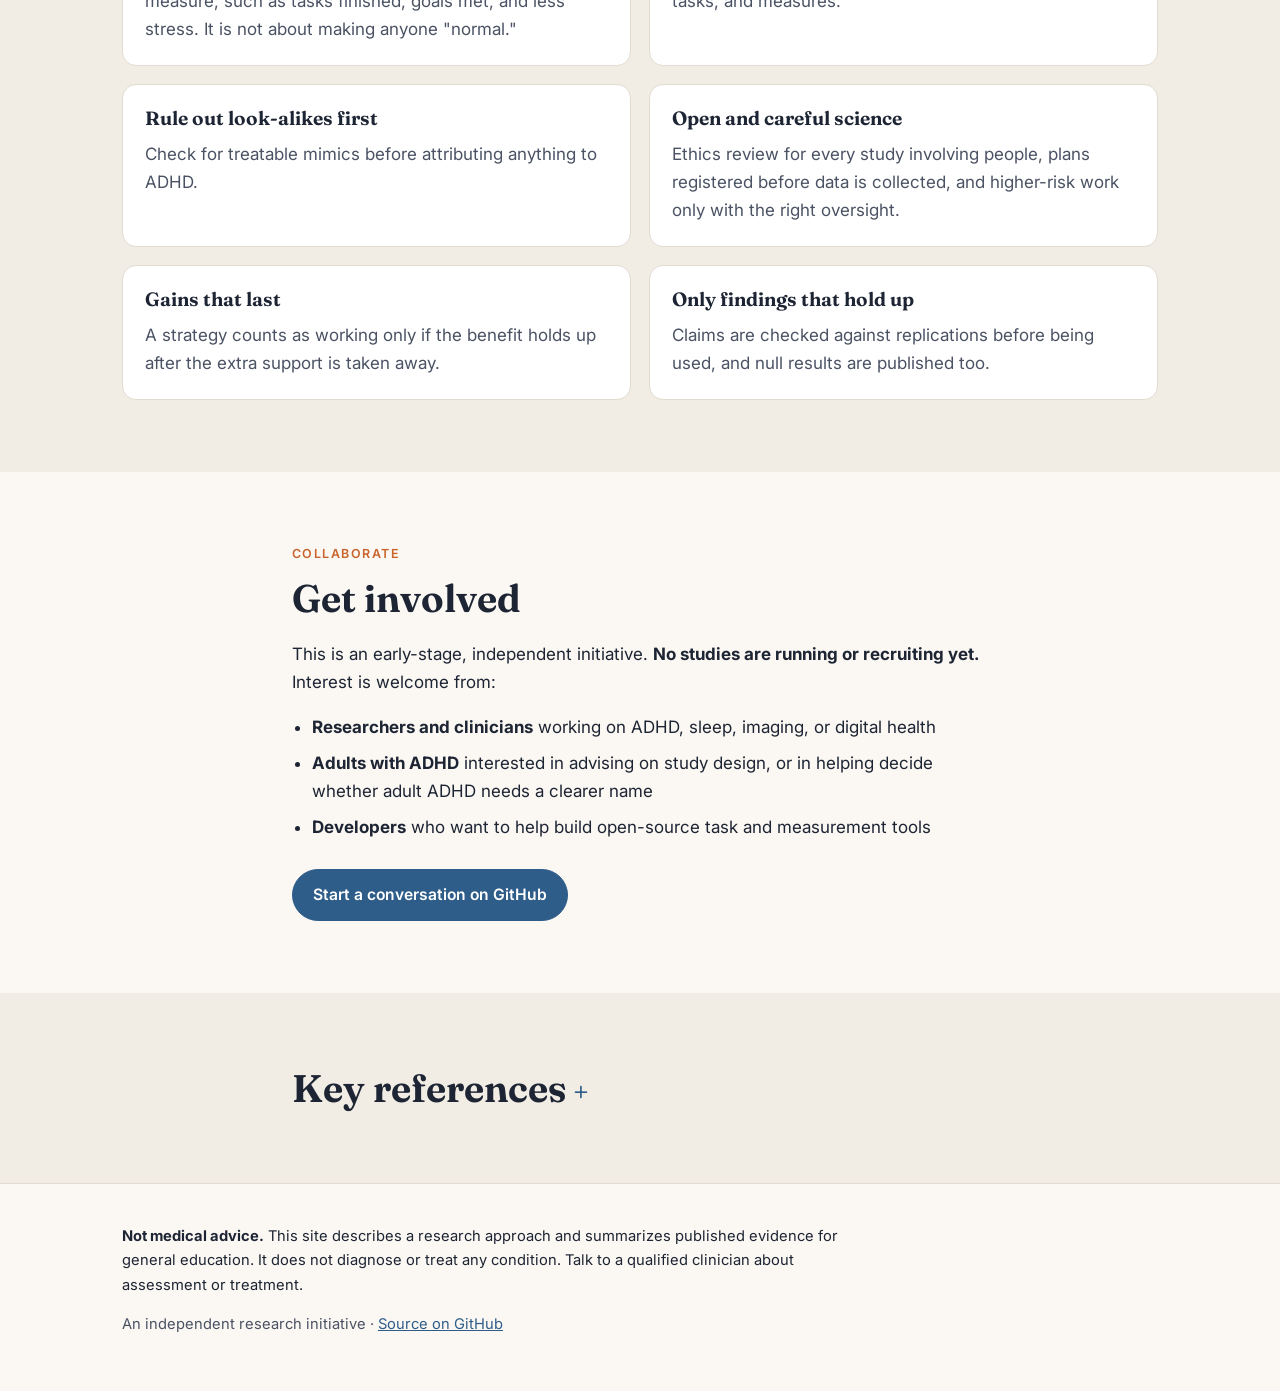
==== commit c78bdf25: "Correct supplement ratings after evidence check Co-Authored-By: Claude Opus 5.5 <noreply@anthropic.c" ====
--- a/index.html
+++ b/index.html
@@ -341,15 +341,15 @@
       <h3 class="sub">Supplements</h3>
       <p>Supplements are popular, but most have small or inconsistent effects on ADHD and none replaces evidence-based treatment. Several help mainly when a person is actually deficient, so a blood test is the sensible first step. The same evidence badges apply.</p>
       <div class="grid three tips">
-        <article class="tip"><span class="badge early">Early, not tested in ADHD</span><h3>Zinc glycinate for sleep</h3><p>Zinc helps regulate sleep, and small studies outside ADHD link zinc supplements to better sleep quality, mainly in people with low levels. No trial has tested it for sleep in ADHD. The glycinate form is well absorbed and gentle on the stomach. Taking more than 40 mg a day long term can cause copper deficiency.</p></article>
-        <article class="tip"><span class="badge good">Helps if deficient</span><h3>Iron</h3><p>Low iron stores (ferritin) are more common in ADHD and can worsen restlessness and fatigue. Supplementing helps mainly when levels are low. Get tested first; too much iron is harmful.</p></article>
-        <article class="tip"><span class="badge early">Small, mixed</span><h3>Omega-3 fish oil</h3><p>Pooled trials show no clear overall benefit, with a small effect in trials lasting four months or more. A possible add-on, not a substitute.</p></article>
-        <article class="tip"><span class="badge early">Helps if deficient</span><h3>Vitamin D</h3><p>Low vitamin D is common and worth correcting for general health. Small trials, mostly in children, suggest modest benefits alongside medication.</p></article>
-        <article class="tip"><span class="badge early">Small, mixed</span><h3>Broad micronutrient formulas</h3><p>One well-run children's trial found more children were rated as improved overall, but parent-rated ADHD symptoms did not improve more than placebo. Adult evidence is limited.</p></article>
-        <article class="tip"><span class="badge early">Small, low-quality studies</span><h3>Zinc and magnesium for focus</h3><p>Some small trials report benefits for ADHD symptoms, mainly in people with low levels. The studies are few, small, and inconsistent.</p></article>
-        <article class="tip"><span class="badge early">Small, low-quality studies</span><h3>Saffron</h3><p>A few small trials, mostly from one country, compared it with stimulants in children. Results are promising but need independent replication.</p></article>
-        <article class="tip"><span class="badge early">Plausible, short-lived</span><h3>Caffeine</h3><p>Briefly increases alertness and is widely used for self-treatment. It is much weaker than medication and can worsen sleep and anxiety.</p></article>
-        <article class="tip"><span class="badge early">Tested; no benefit</span><h3>St John's wort and ginkgo</h3><p>St John's wort did no better than placebo in a controlled trial, and ginkgo evidence is weak. St John's wort also interacts with many medications.</p></article>
+        <article class="tip"><span class="badge early">Early, not tested in ADHD</span><h3>Zinc glycinate for sleep</h3><p>Zinc plays a role in sleep regulation, and most of a handful of small trials outside ADHD found zinc improved adults' self-rated sleep quality, though not diagnosed sleep disorders. No trial has tested it for sleep in ADHD. One small study found the glycinate form better absorbed than zinc gluconate. Keep total zinc, from food and supplements, under 40 mg a day; more, long term, can cause copper deficiency.</p></article>
+        <article class="tip"><span class="badge early">Only if deficient; very limited evidence</span><h3>Iron</h3><p>Children with ADHD have lower iron stores (ferritin) on average. The only treatment trial was a small pilot in 23 children with low ferritin, with mixed results, and no adult trial exists. There is no reason to take it if levels are normal. Get tested first, and keep iron tablets away from young children, as overdose is dangerous.</p></article>
+        <article class="tip"><span class="badge early">Little or no benefit</span><h3>Omega-3 fish oil</h3><p>The largest review (Cochrane, 2023, 37 trials) found no effect on ADHD symptoms, and UK guidelines (NICE) advise against it for ADHD. Some analyses hint at a small benefit in longer trials or in children with low omega-3 levels, but these are unconfirmed.</p></article>
+        <article class="tip"><span class="badge early">Small, add-on only</span><h3>Vitamin D</h3><p>Four small trials in children taking stimulant medication found a small extra benefit from adding vitamin D, with low-certainty evidence. There are no adult trials. Correcting a deficiency is worthwhile for general health anyway.</p></article>
+        <article class="tip"><span class="badge early">Small, mixed</span><h3>Broad micronutrient formulas</h3><p>In a well-run 8-week trial in unmedicated children with ADHD and irritability, more children on micronutrients were rated much improved overall (54% versus 18%), but parent-rated ADHD symptoms did not improve more than placebo. One adult trial of a commercial formula found self-rated but not clinician-rated improvement.</p></article>
+        <article class="tip"><span class="badge early">Small, low-quality studies</span><h3>Zinc and magnesium for focus</h3><p>Six small trials in children found zinc improved overall ADHD scores, but not attention or hyperactivity on their own, with low-certainty evidence. Magnesium levels are slightly lower in ADHD, but it has mostly been tested in combination products.</p></article>
+        <article class="tip"><span class="badge early">Small, low-quality studies</span><h3>Saffron</h3><p>A few small trials in children, mostly from one country, compared it with stimulant medication in one trial and added it to medication in others. No trial has tested saffron alone against placebo, and results need independent replication.</p></article>
+        <article class="tip"><span class="badge early">Not shown to help ADHD</span><h3>Caffeine</h3><p>It briefly increases alertness, but pooled trials in children with ADHD found no clear benefit over placebo, and medication worked better in a head-to-head trial. It can worsen sleep and anxiety and adds to the stimulant effects of ADHD medication.</p></article>
+        <article class="tip"><span class="badge early">Tested; no clear benefit</span><h3>St John's wort and ginkgo</h3><p>St John's wort did no better than placebo in a controlled trial in children, and it interacts with many medicines, including antidepressants and birth control pills. Ginkgo worked far less well than medication in one trial and gave a modest, unreplicated boost when added to it in another.</p></article>
       </div>
       <p class="note">Supplements are not reviewed for effectiveness before sale, and quality varies between brands. Some interact with ADHD medication or other drugs. Check with a doctor or pharmacist before starting one, especially when pregnant or taking other medication.</p>
       <p class="also"><strong>Also worth checking:</strong> sleep and body-clock timing, mood, anxiety, thyroid, iron levels, and for women, menstrual-cycle and perimenopause changes. Treating these can make a large difference, whether or not ADHD is also present.</p>
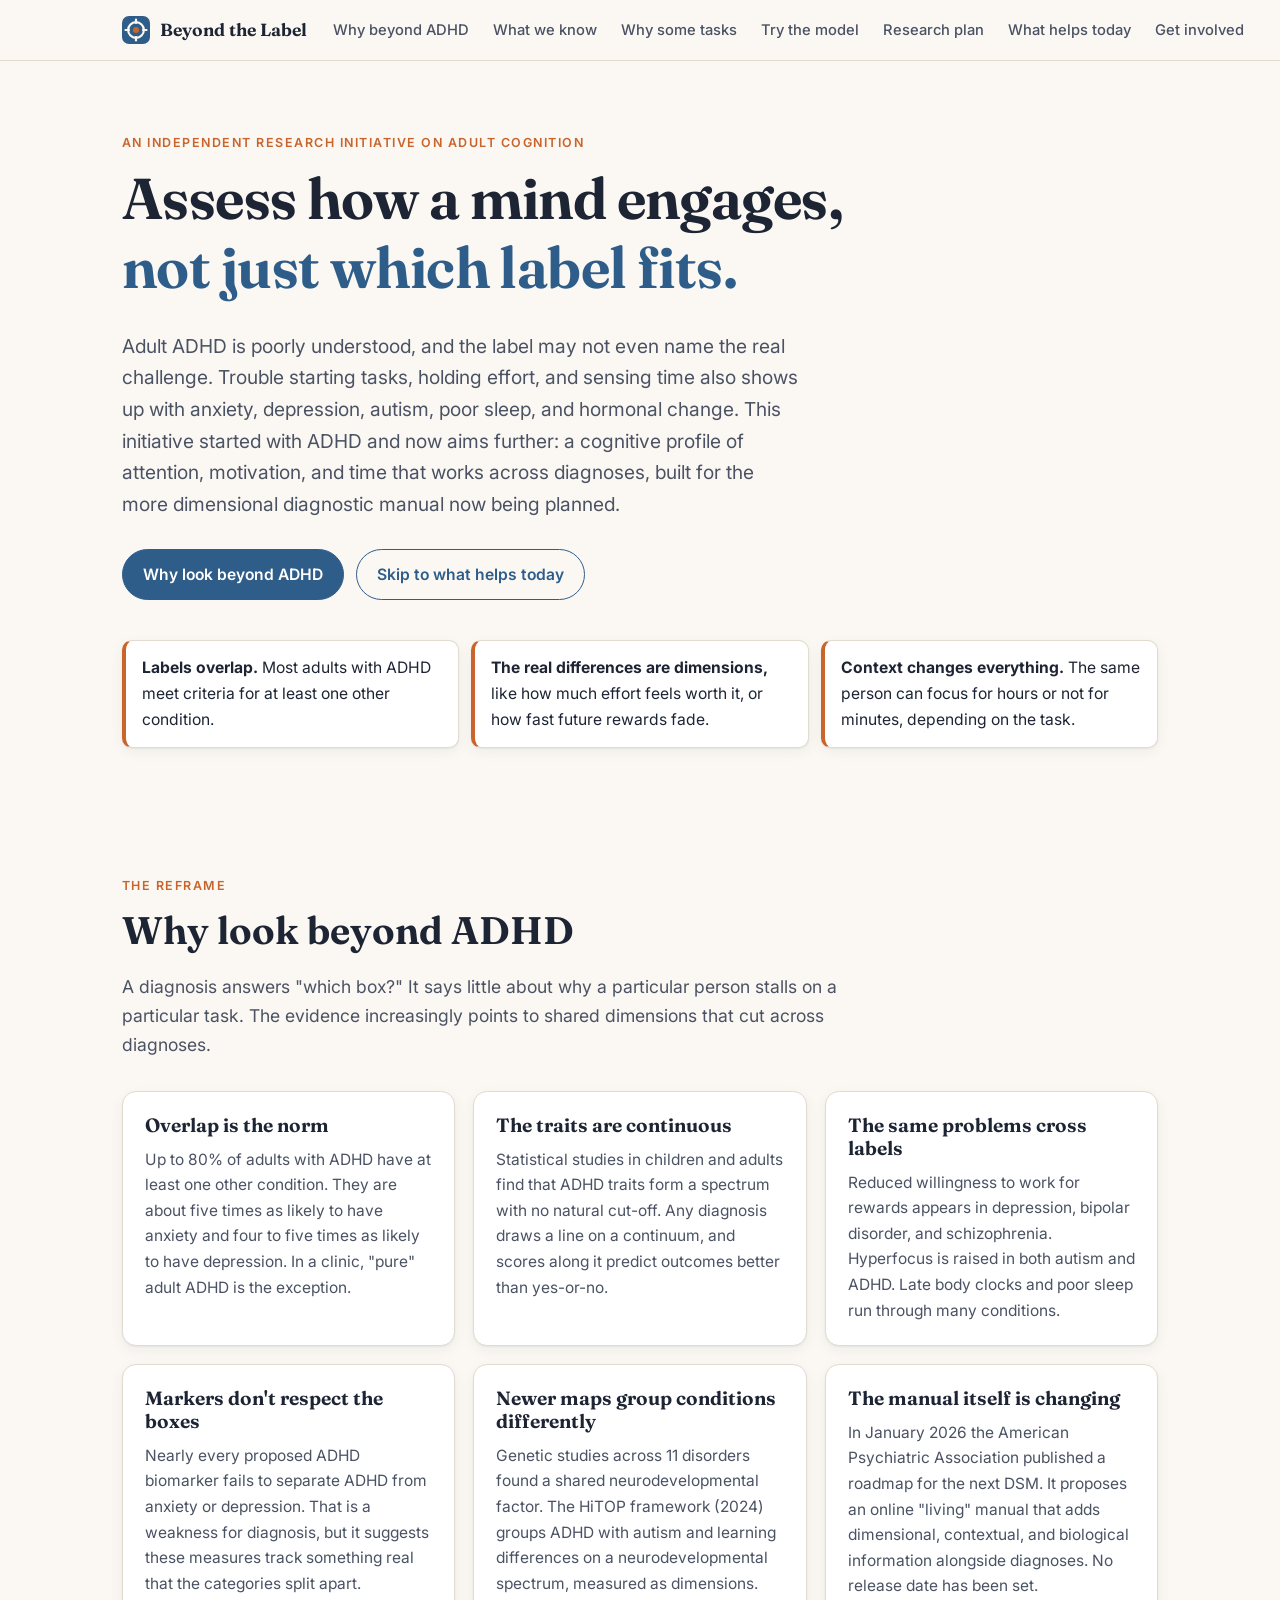
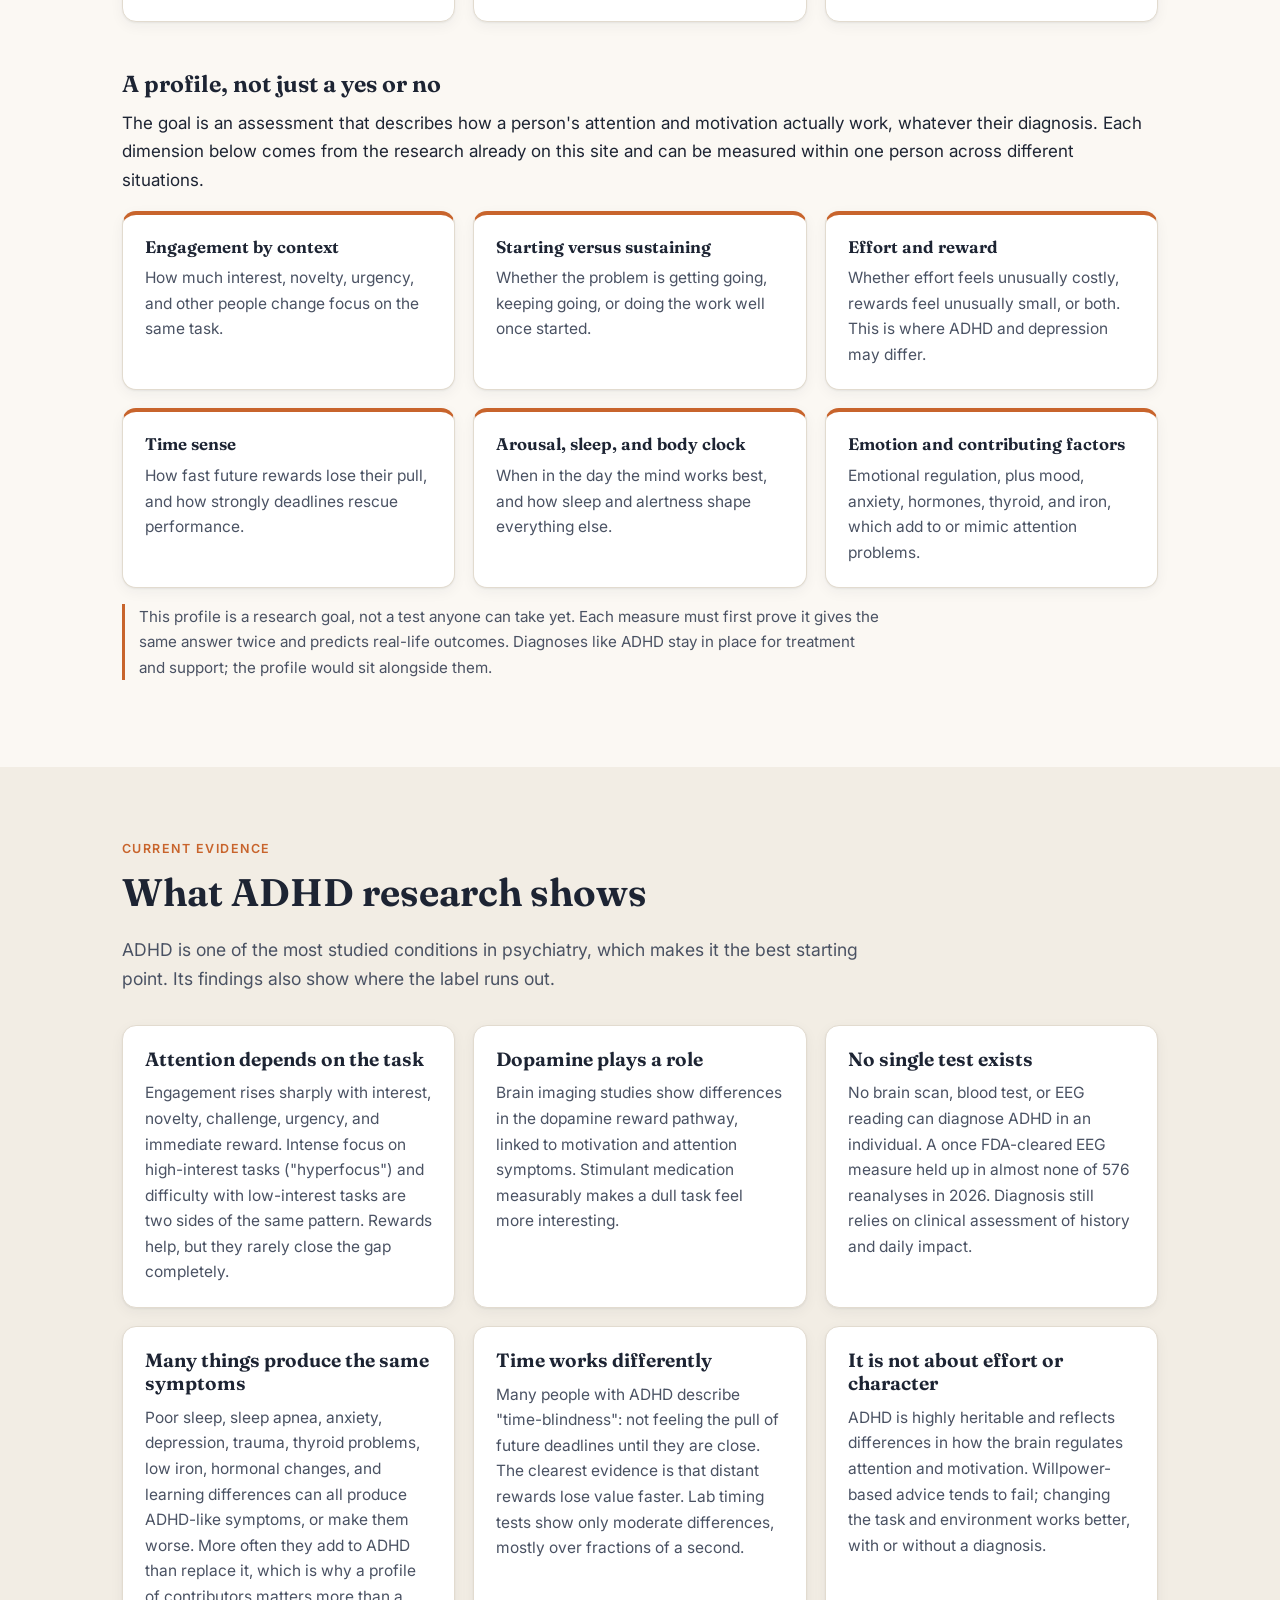
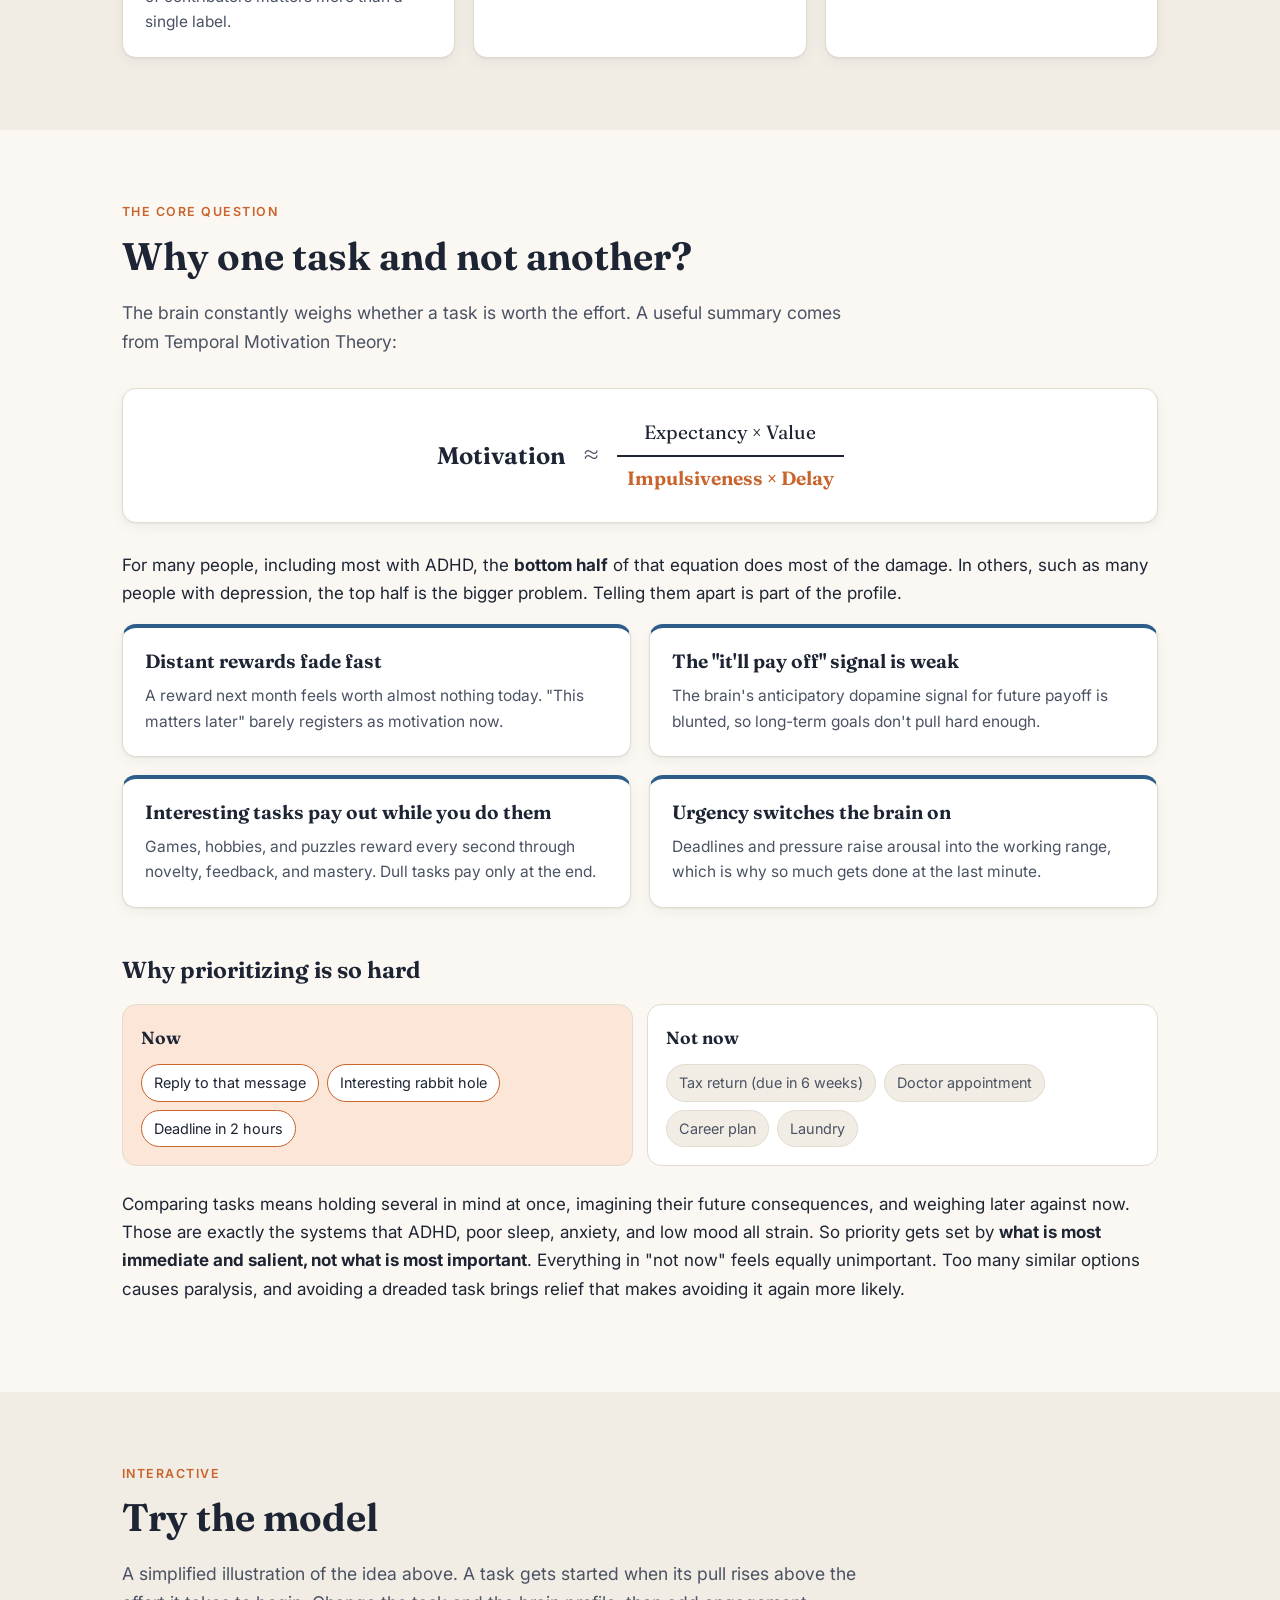
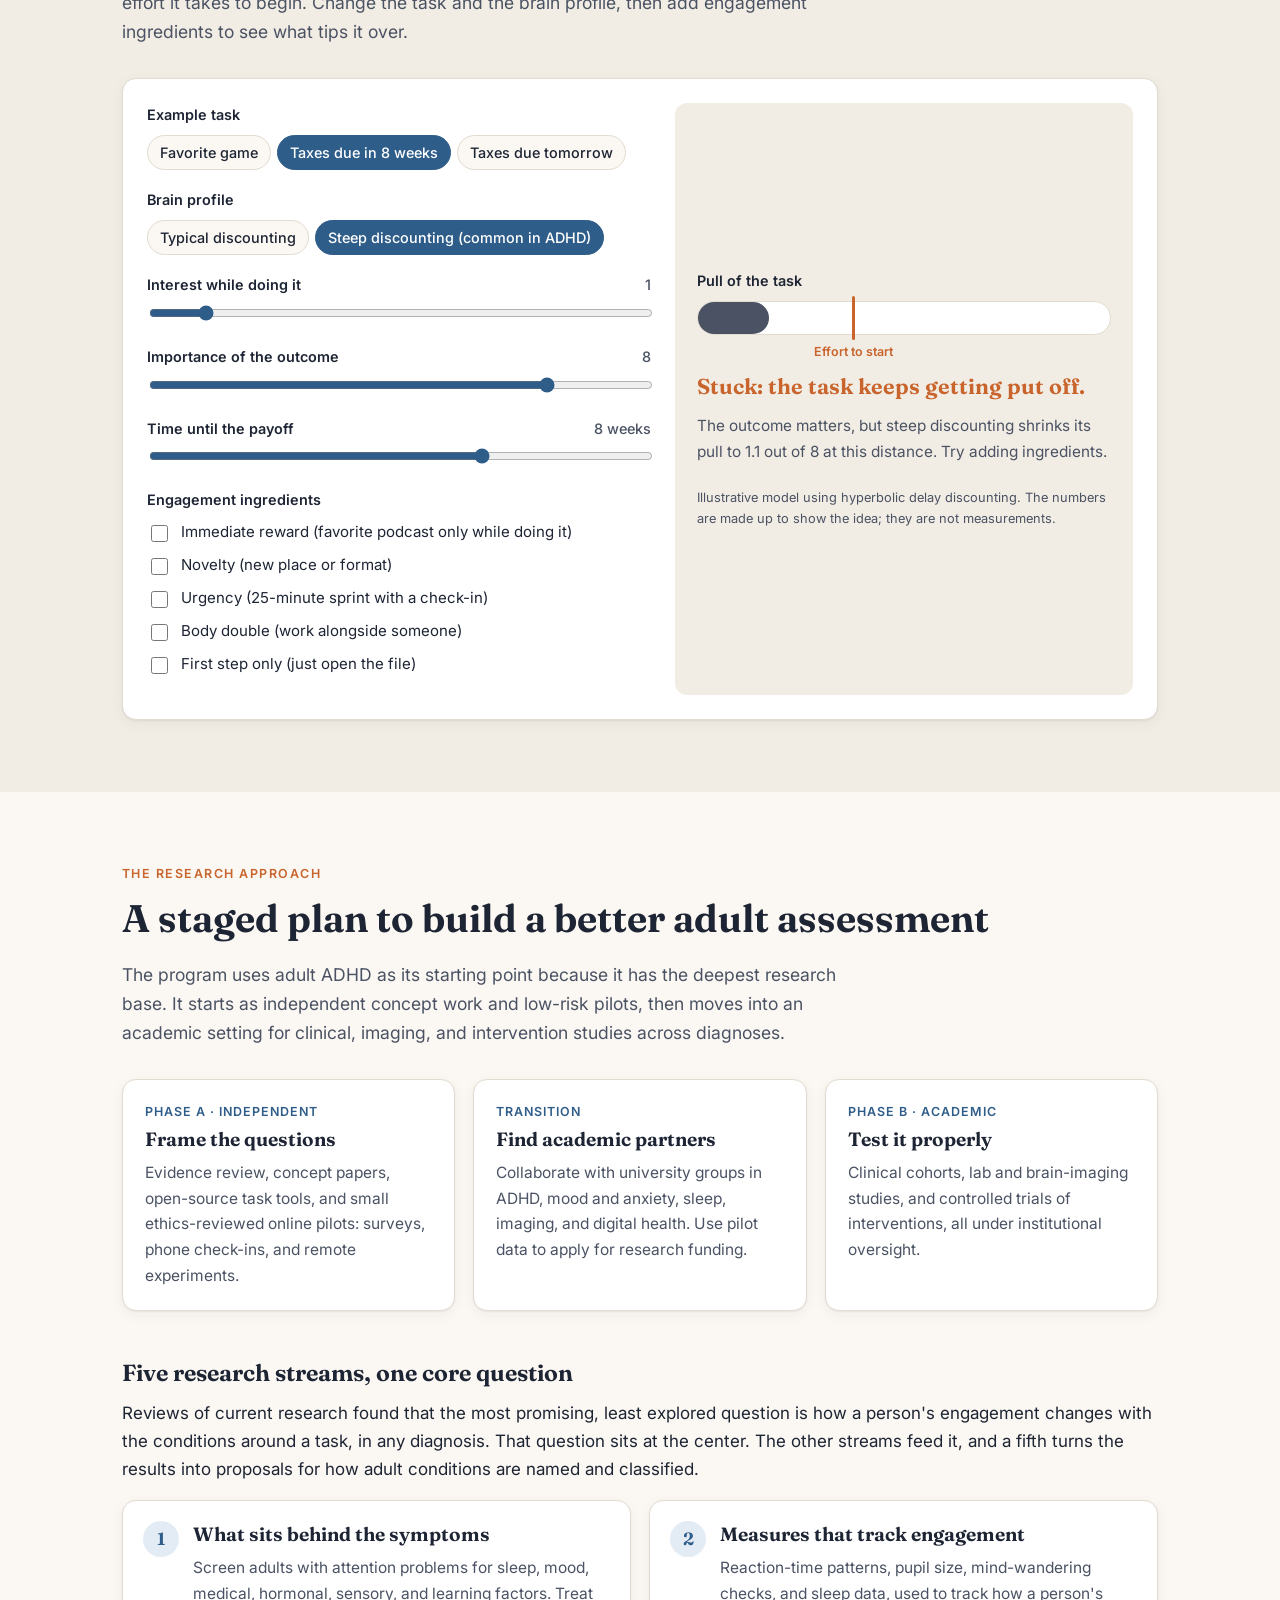
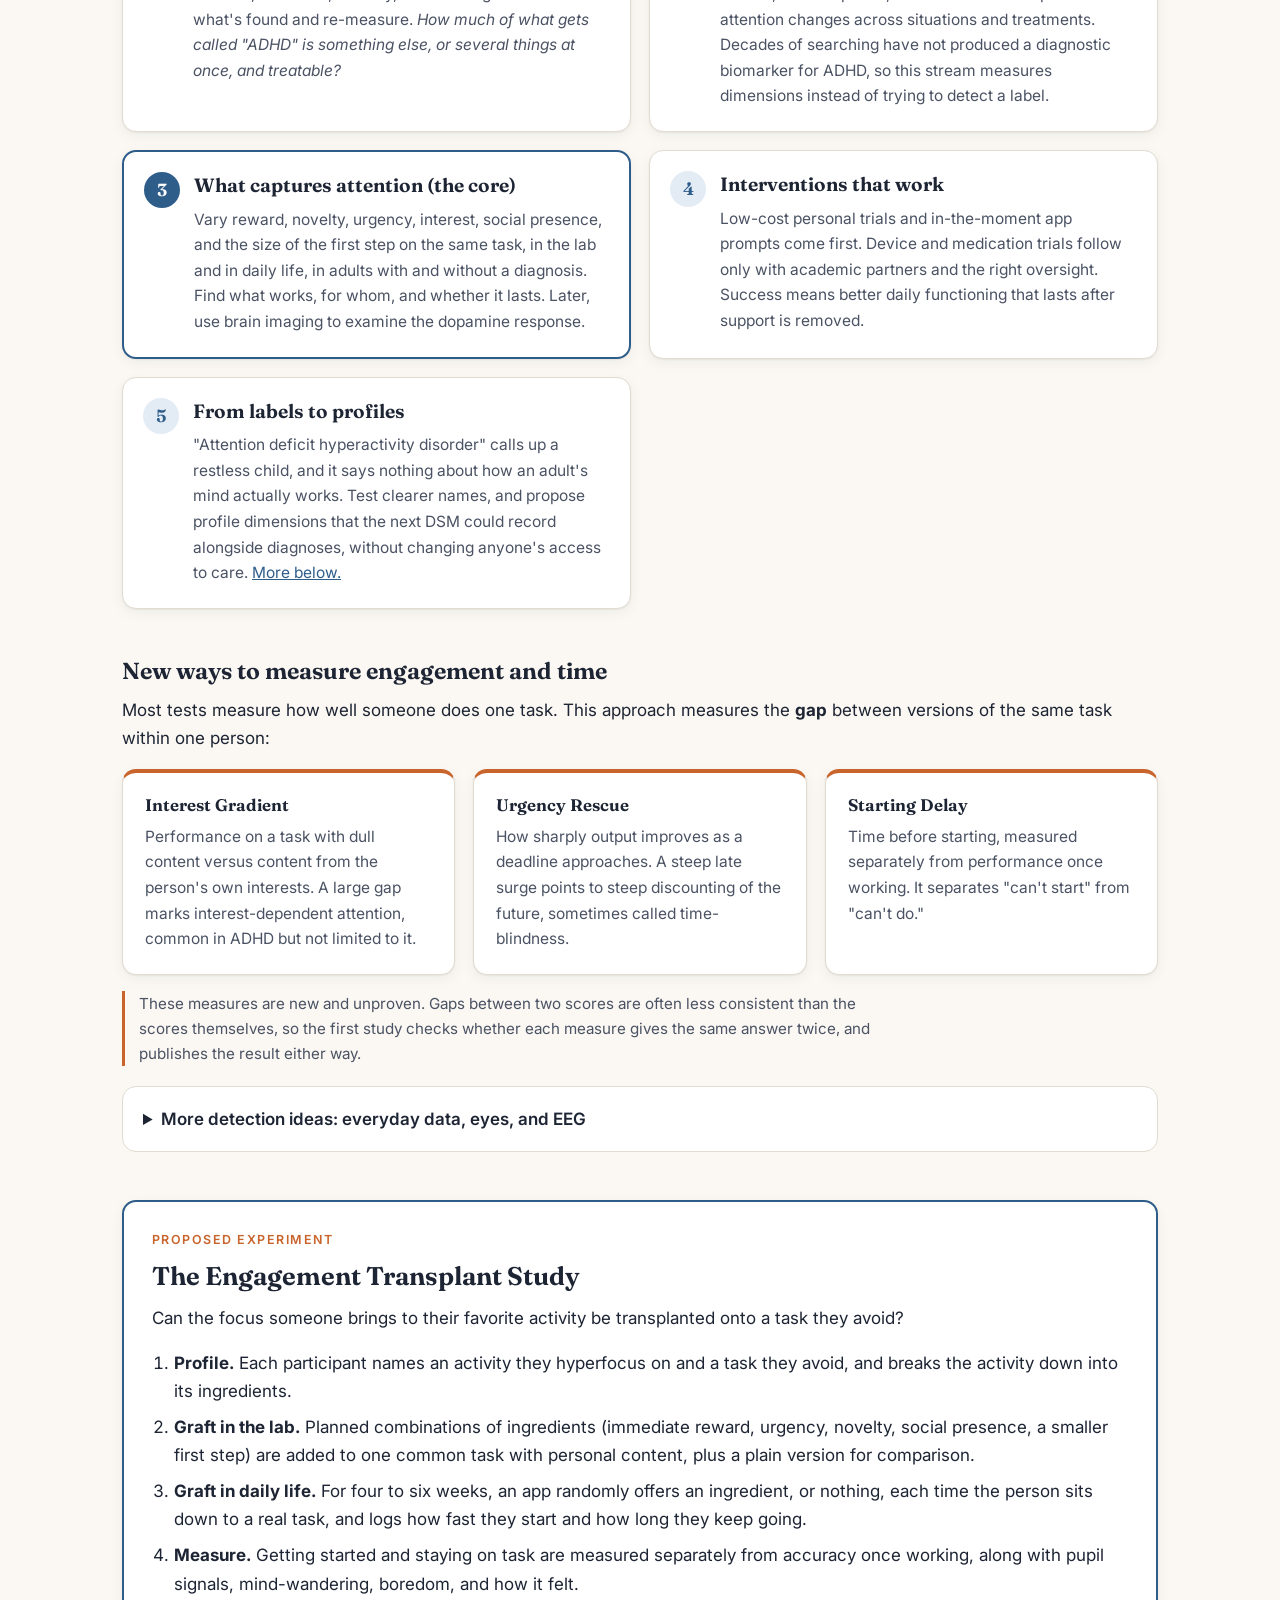
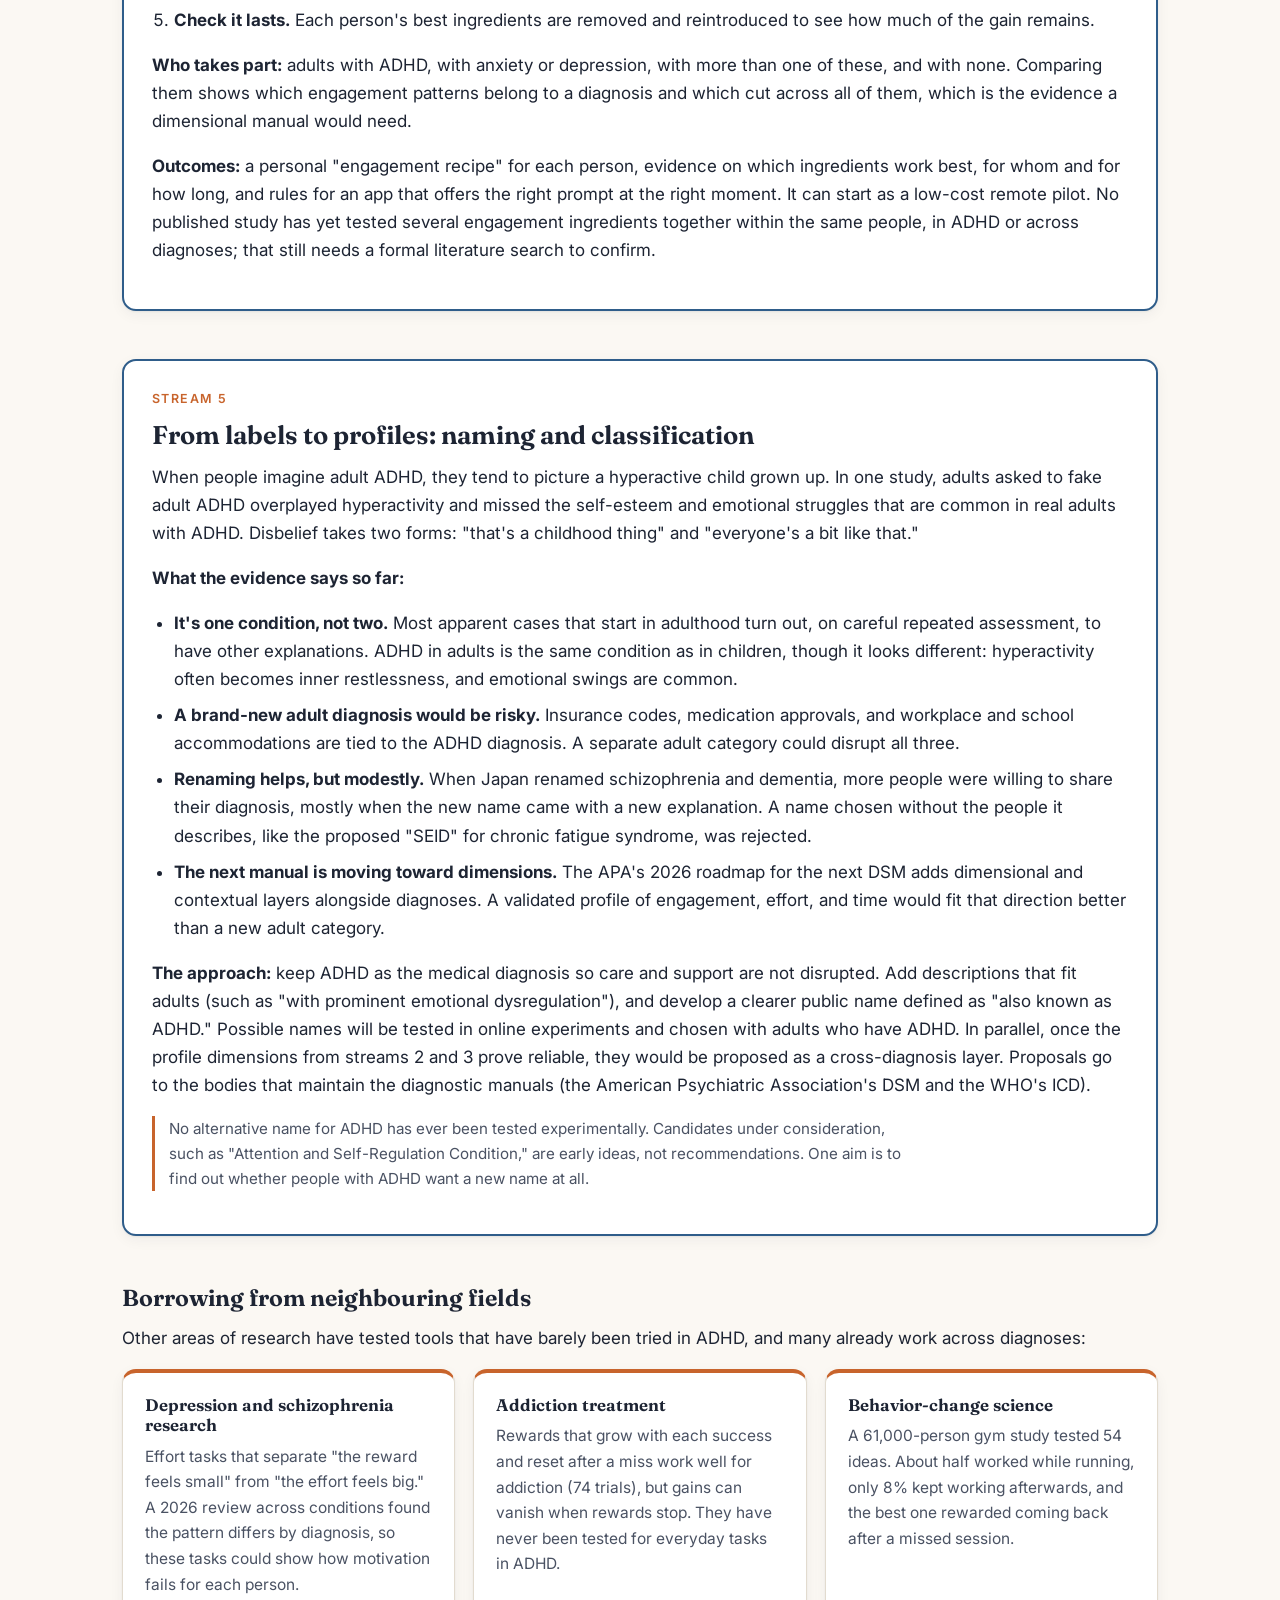
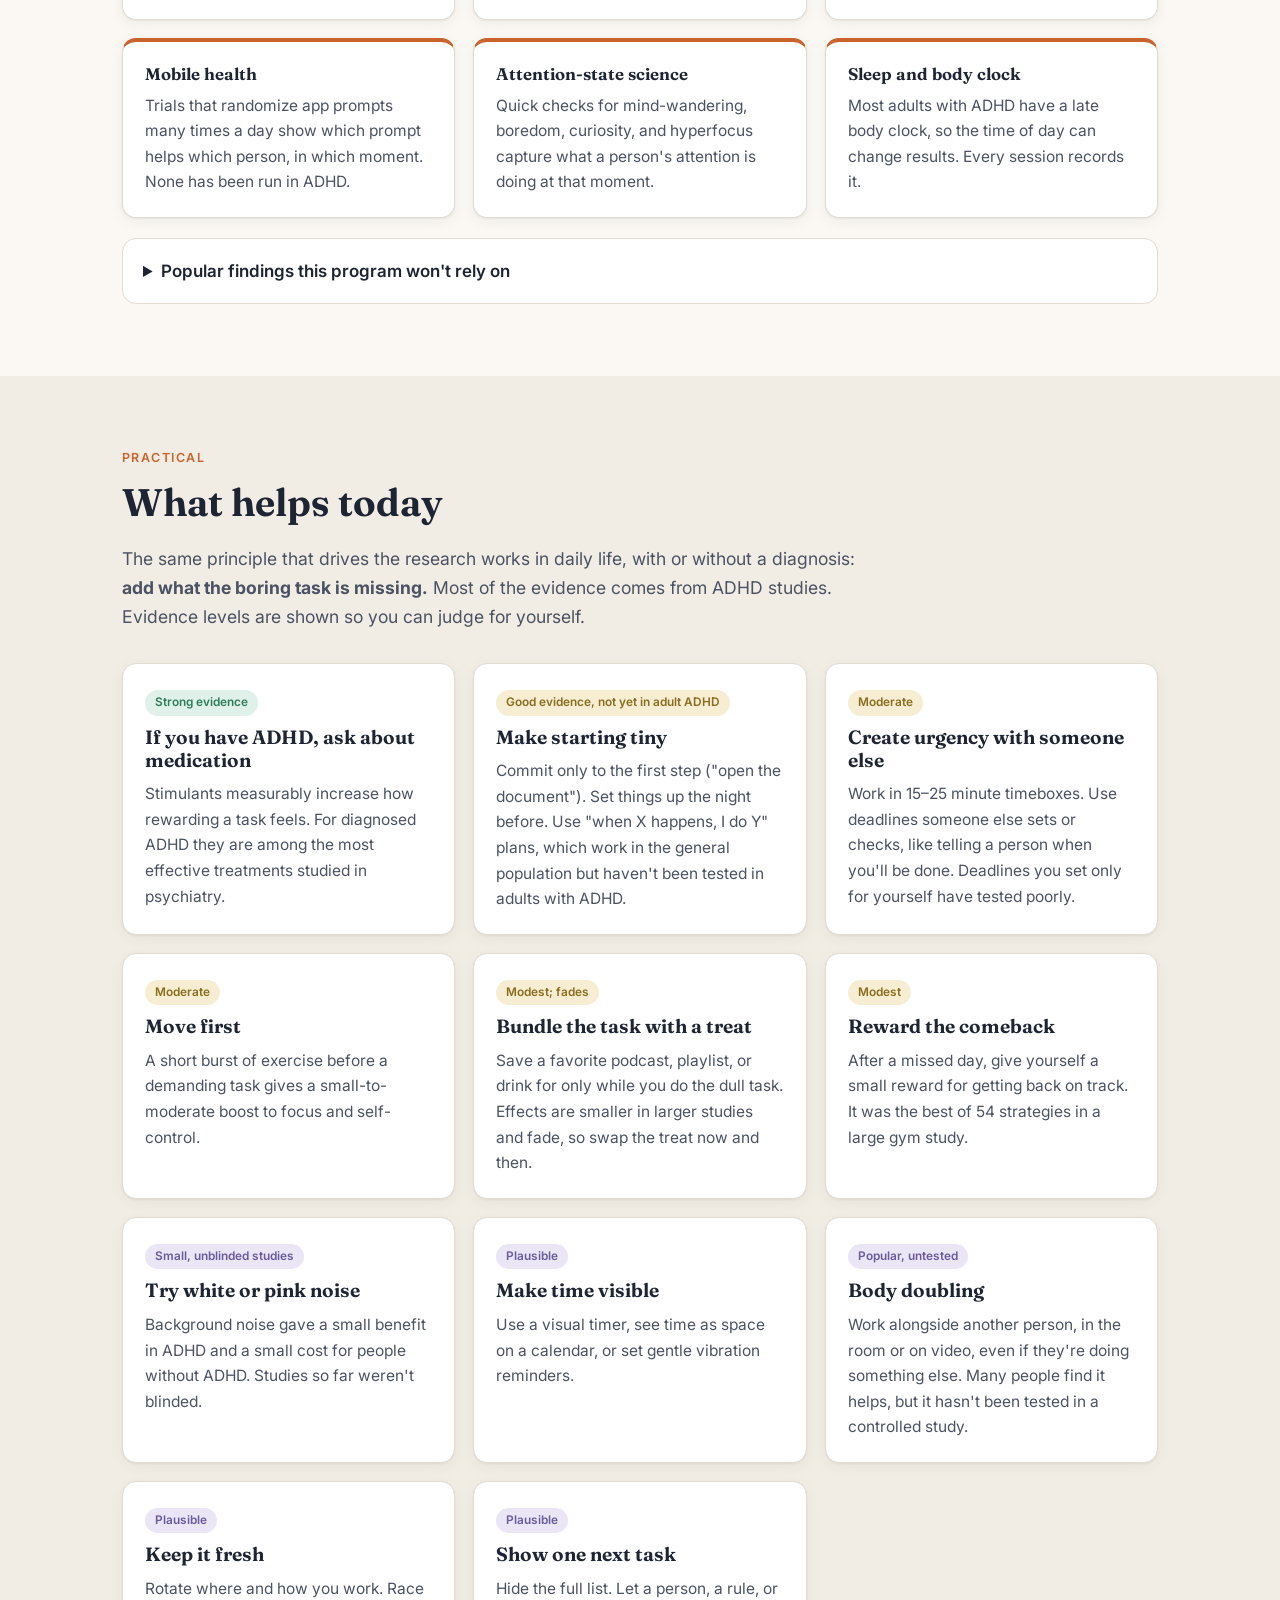
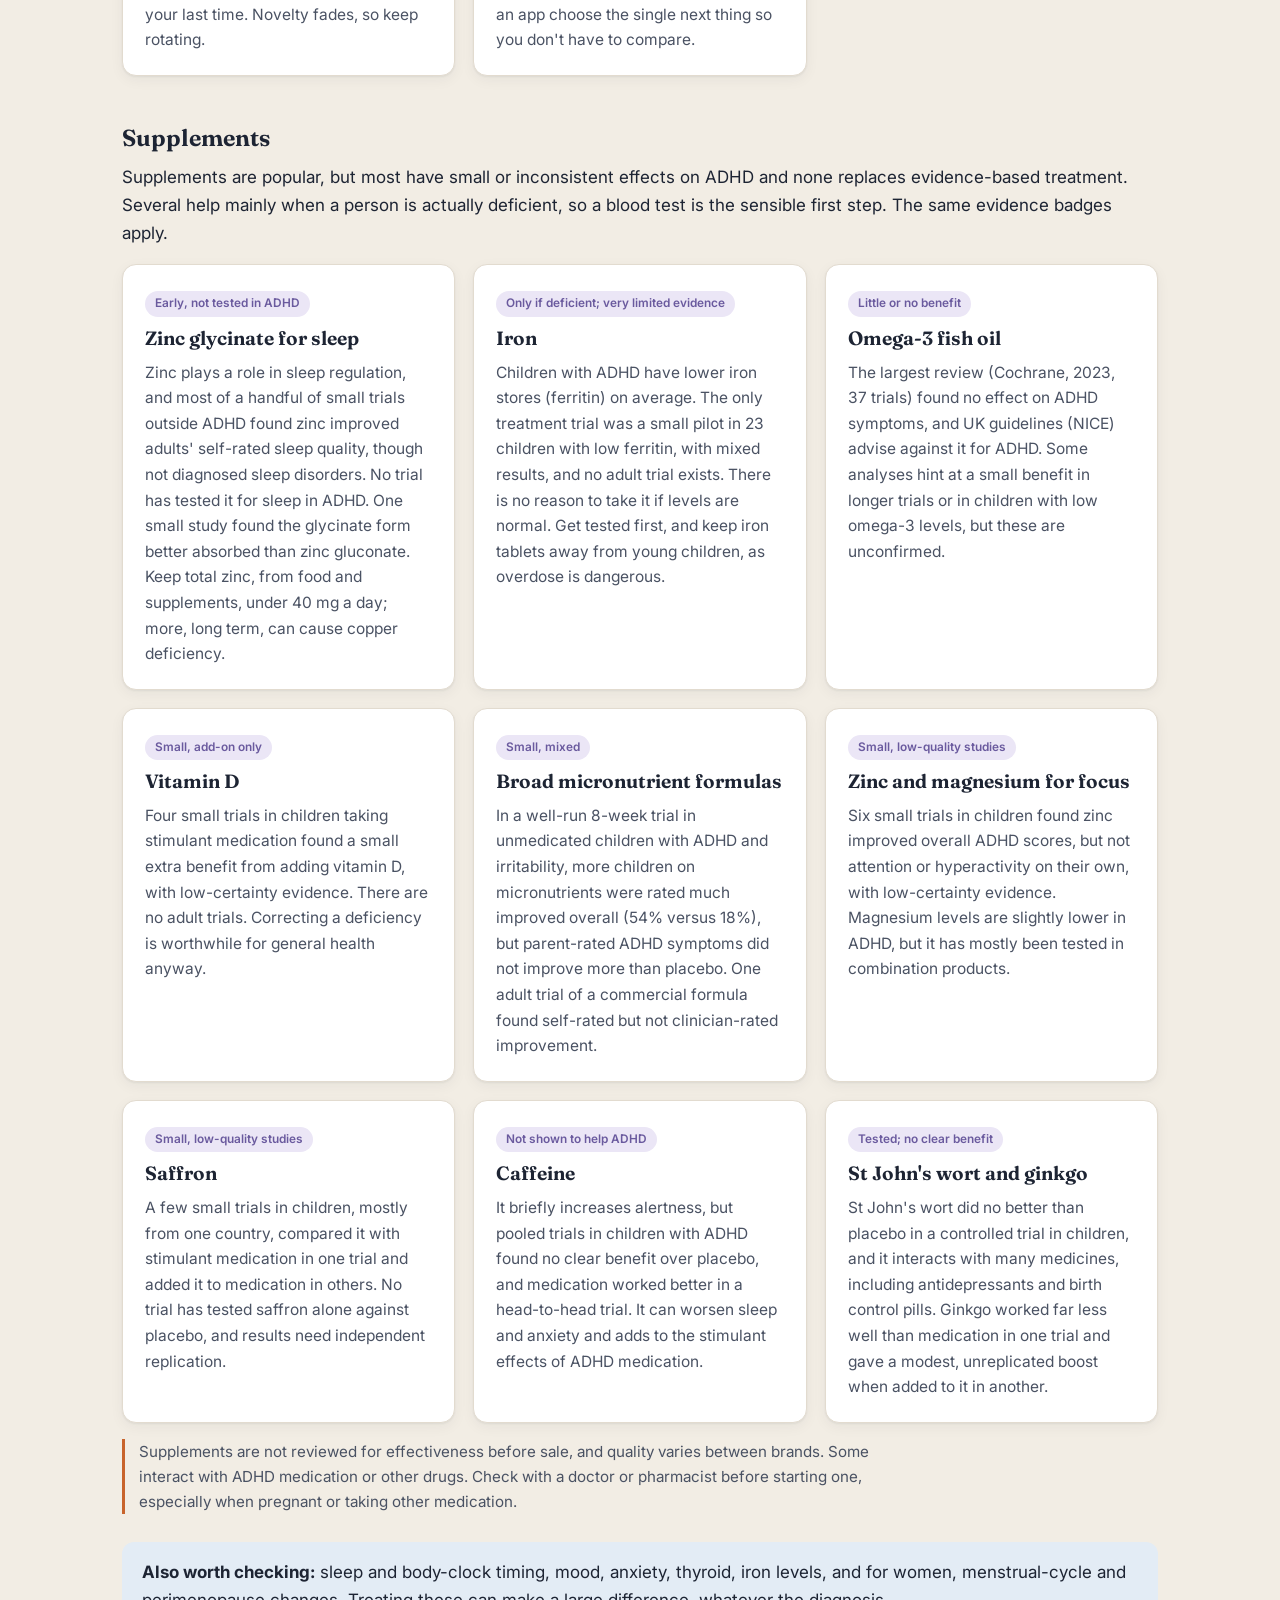
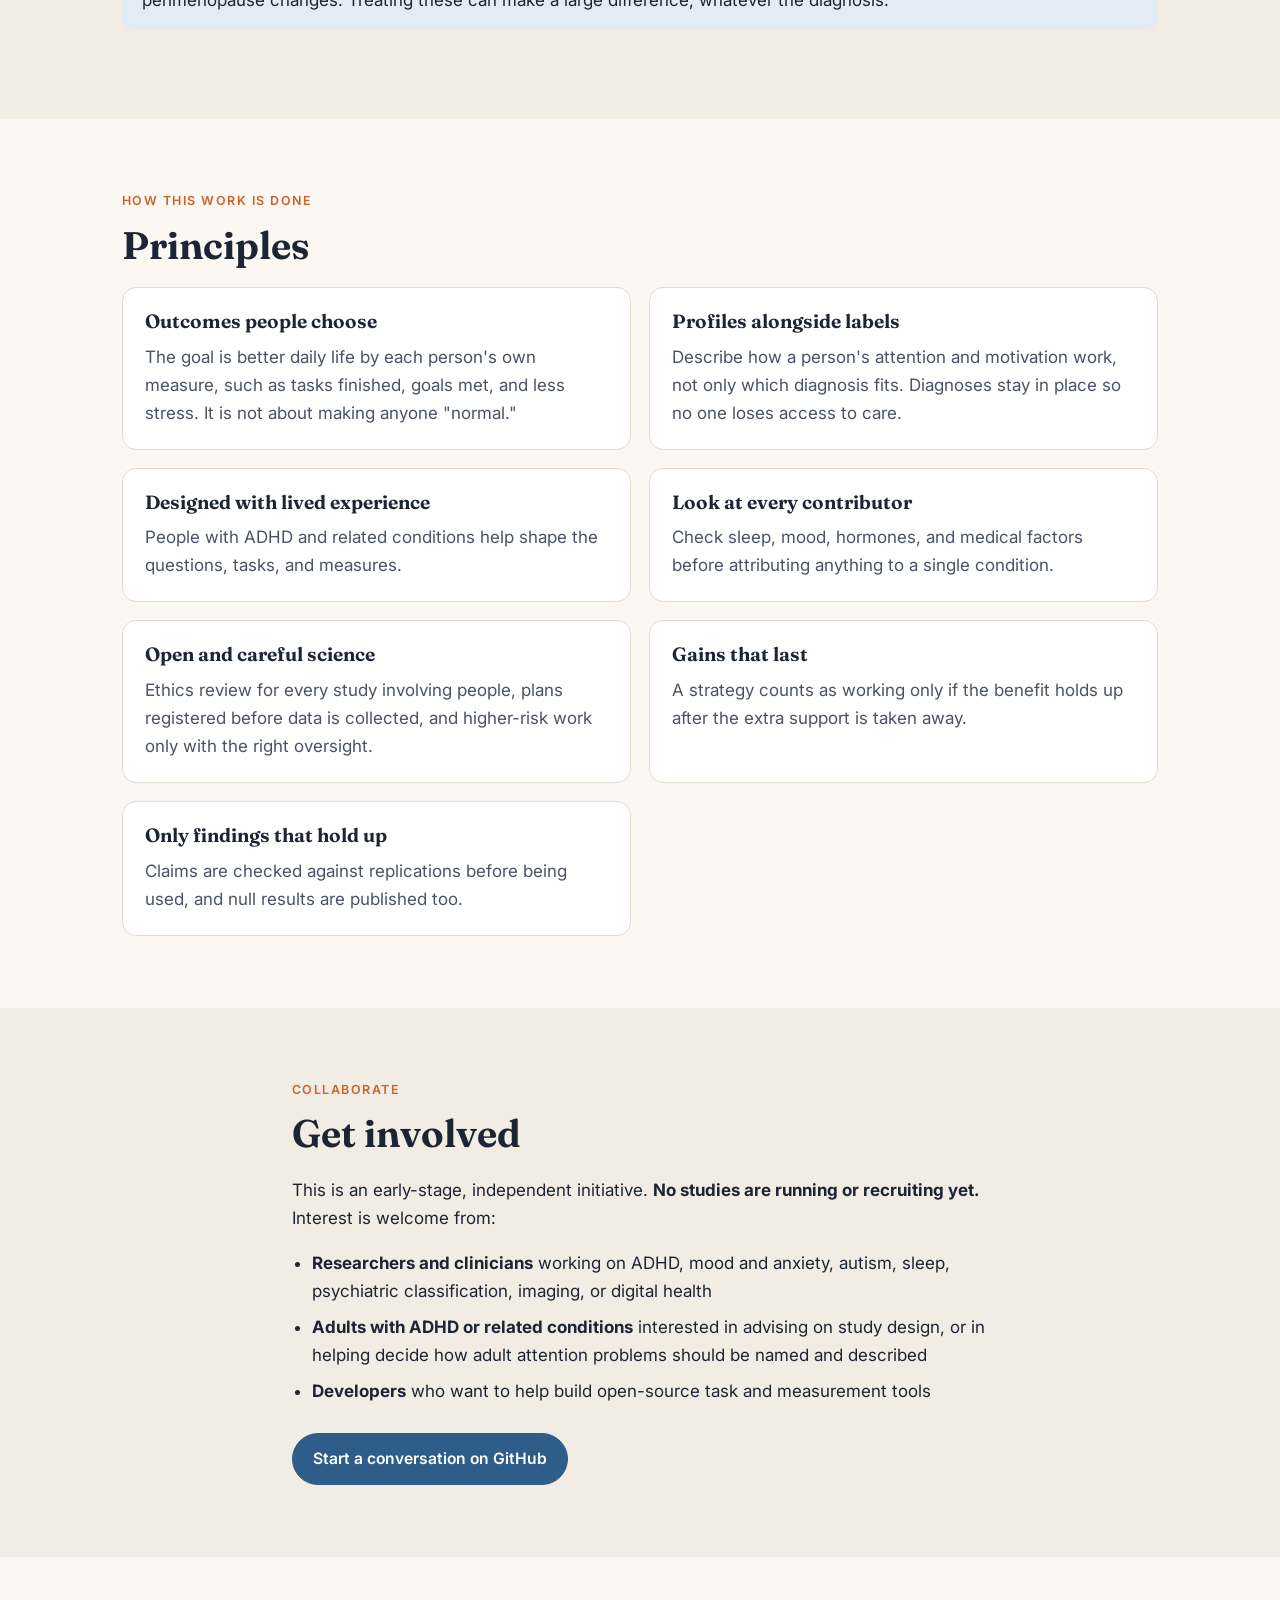
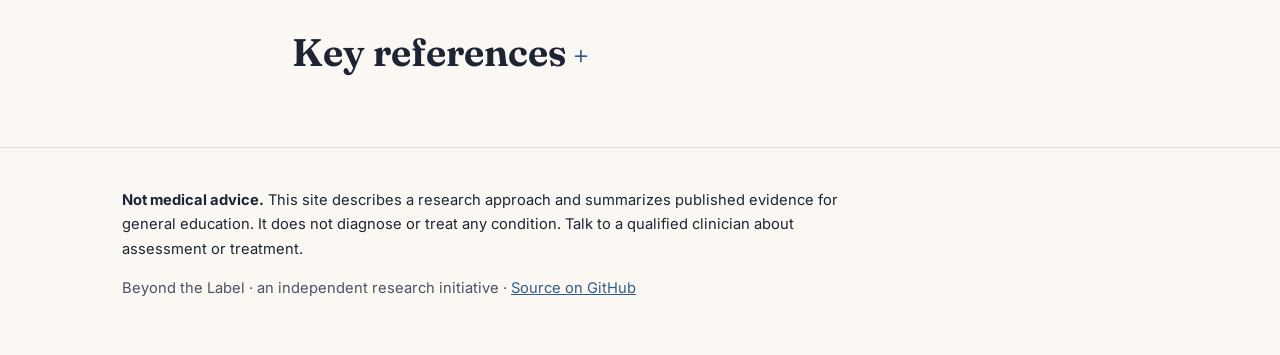
==== commit 24d8d53e: "Reframe site beyond ADHD toward a cross-diagnosis cognitive profile Co-Authored-By: Claude Opus 5.5 " ====
--- a/index.html
+++ b/index.html
@@ -3,10 +3,10 @@
 <head>
   <meta charset="utf-8">
   <meta name="viewport" content="width=device-width, initial-scale=1">
-  <title>Attention, Reframed | ADHD Research Approach</title>
-  <meta name="description" content="An independent research approach to understanding ADHD: why attention follows interest, why prioritizing is hard, and how focus can be transferred to the tasks that matter.">
-  <meta property="og:title" content="Attention, Reframed: an ADHD research approach">
-  <meta property="og:description" content="What is known about ADHD, what is still unknown, and a staged plan to study attention, time-blindness, and executive function, aimed at better daily outcomes.">
+  <title>Beyond the Label | Adult Cognitive Profile Research</title>
+  <meta name="description" content="An independent research initiative building a better way to assess adult attention, motivation, effort and time: a profile that works across ADHD, anxiety, depression, autism and sleep problems, aligned with where the next diagnostic manual is heading.">
+  <meta property="og:title" content="Beyond the Label: assessing how adult minds engage">
+  <meta property="og:description" content="Why diagnostic labels like ADHD only tell part of the story, and a staged plan to measure attention, effort and time as a profile that crosses diagnoses.">
   <meta property="og:type" content="website">
   <link rel="icon" href="assets/favicon.svg" type="image/svg+xml">
   <link rel="preconnect" href="https://fonts.googleapis.com">
@@ -19,12 +19,13 @@
 
 <header class="site-header">
   <div class="wrap header-inner">
-    <a class="brand" href="#top" aria-label="Attention, Reframed home">
+    <a class="brand" href="#top" aria-label="Beyond the Label home">
       <img src="assets/favicon.svg" alt="" width="28" height="28">
-      <span>Attention, Reframed</span>
+      <span>Beyond the Label</span>
     </a>
     <button class="nav-toggle" aria-expanded="false" aria-controls="site-nav">Menu</button>
     <nav id="site-nav" class="site-nav" aria-label="Sections">
+      <a href="#beyond">Why beyond ADHD</a>
       <a href="#known">What we know</a>
       <a href="#why">Why some tasks</a>
       <a href="#model">Try the model</a>
@@ -40,27 +41,74 @@
   <!-- Hero -->
   <section class="hero" id="top">
     <div class="wrap">
-      <p class="eyebrow">An independent ADHD research initiative</p>
-      <h1>Attention isn't missing.<br><span class="accent">It's allocated differently.</span></h1>
-      <p class="lede">People with ADHD can focus for hours on some things and not for minutes on others. This site sets out what science currently knows about that, what it doesn't, and a staged research plan to understand it and turn it into better everyday outcomes.</p>
+      <p class="eyebrow">An independent research initiative on adult cognition</p>
+      <h1>Assess how a mind engages,<br><span class="accent">not just which label fits.</span></h1>
+      <p class="lede">Adult ADHD is poorly understood, and the label may not even name the real challenge. Trouble starting tasks, holding effort, and sensing time also shows up with anxiety, depression, autism, poor sleep, and hormonal change. This initiative started with ADHD and now aims further: a cognitive profile of attention, motivation, and time that works across diagnoses, built for the more dimensional diagnostic manual now being planned.</p>
       <div class="hero-actions">
-        <a class="btn primary" href="#model">See the idea in action</a>
+        <a class="btn primary" href="#beyond">Why look beyond ADHD</a>
         <a class="btn" href="#today">Skip to what helps today</a>
       </div>
       <ul class="tldr" aria-label="Key points">
-        <li><strong>Focus follows reward right now,</strong> not importance later.</li>
-        <li><strong>Prioritizing is hard</strong> because time collapses into "now" and "not now."</li>
-        <li><strong>The features of engaging tasks can be copied</strong> onto the tasks that need doing.</li>
+        <li><strong>Labels overlap.</strong> Most adults with ADHD meet criteria for at least one other condition.</li>
+        <li><strong>The real differences are dimensions,</strong> like how much effort feels worth it, or how fast future rewards fade.</li>
+        <li><strong>Context changes everything.</strong> The same person can focus for hours or not for minutes, depending on the task.</li>
       </ul>
     </div>
   </section>
 
+  <!-- Beyond ADHD -->
+  <section id="beyond" class="section">
+    <div class="wrap">
+      <p class="eyebrow">The reframe</p>
+      <h2>Why look beyond ADHD</h2>
+      <p class="section-lede">A diagnosis answers "which box?" It says little about why a particular person stalls on a particular task. The evidence increasingly points to shared dimensions that cut across diagnoses.</p>
+      <div class="grid three">
+        <article class="card">
+          <h3>Overlap is the norm</h3>
+          <p>Up to 80% of adults with ADHD have at least one other condition. They are about five times as likely to have anxiety and four to five times as likely to have depression. In a clinic, "pure" adult ADHD is the exception.</p>
+        </article>
+        <article class="card">
+          <h3>The traits are continuous</h3>
+          <p>Statistical studies in children and adults find that ADHD traits form a spectrum with no natural cut-off. Any diagnosis draws a line on a continuum, and scores along it predict outcomes better than yes-or-no.</p>
+        </article>
+        <article class="card">
+          <h3>The same problems cross labels</h3>
+          <p>Reduced willingness to work for rewards appears in depression, bipolar disorder, and schizophrenia. Hyperfocus is raised in both autism and ADHD. Late body clocks and poor sleep run through many conditions.</p>
+        </article>
+        <article class="card">
+          <h3>Markers don't respect the boxes</h3>
+          <p>Nearly every proposed ADHD biomarker fails to separate ADHD from anxiety or depression. That is a weakness for diagnosis, but it suggests these measures track something real that the categories split apart.</p>
+        </article>
+        <article class="card">
+          <h3>Newer maps group conditions differently</h3>
+          <p>Genetic studies across 11 disorders found a shared neurodevelopmental factor. The HiTOP framework (2024) groups ADHD with autism and learning differences on a neurodevelopmental spectrum, measured as dimensions.</p>
+        </article>
+        <article class="card">
+          <h3>The manual itself is changing</h3>
+          <p>In January 2026 the American Psychiatric Association published a roadmap for the next DSM. It proposes an online "living" manual that adds dimensional, contextual, and biological information alongside diagnoses. No release date has been set.</p>
+        </article>
+      </div>
+
+      <h3 class="sub">A profile, not just a yes or no</h3>
+      <p>The goal is an assessment that describes how a person's attention and motivation actually work, whatever their diagnosis. Each dimension below comes from the research already on this site and can be measured within one person across different situations.</p>
+      <div class="grid three">
+        <div class="metric"><h4>Engagement by context</h4><p>How much interest, novelty, urgency, and other people change focus on the same task.</p></div>
+        <div class="metric"><h4>Starting versus sustaining</h4><p>Whether the problem is getting going, keeping going, or doing the work well once started.</p></div>
+        <div class="metric"><h4>Effort and reward</h4><p>Whether effort feels unusually costly, rewards feel unusually small, or both. This is where ADHD and depression may differ.</p></div>
+        <div class="metric"><h4>Time sense</h4><p>How fast future rewards lose their pull, and how strongly deadlines rescue performance.</p></div>
+        <div class="metric"><h4>Arousal, sleep, and body clock</h4><p>When in the day the mind works best, and how sleep and alertness shape everything else.</p></div>
+        <div class="metric"><h4>Emotion and contributing factors</h4><p>Emotional regulation, plus mood, anxiety, hormones, thyroid, and iron, which add to or mimic attention problems.</p></div>
+      </div>
+      <p class="note">This profile is a research goal, not a test anyone can take yet. Each measure must first prove it gives the same answer twice and predicts real-life outcomes. Diagnoses like ADHD stay in place for treatment and support; the profile would sit alongside them.</p>
+    </div>
+  </section>
+
   <!-- What we know -->
-  <section id="known" class="section">
+  <section id="known" class="section alt">
     <div class="wrap">
       <p class="eyebrow">Current evidence</p>
-      <h2>What is known, and what isn't</h2>
-      <p class="section-lede">ADHD is one of the most studied conditions in psychiatry, yet some of the most common beliefs about it are outdated.</p>
+      <h2>What ADHD research shows</h2>
+      <p class="section-lede">ADHD is one of the most studied conditions in psychiatry, which makes it the best starting point. Its findings also show where the label runs out.</p>
       <div class="grid three">
         <article class="card">
           <h3>Attention depends on the task</h3>
@@ -75,8 +123,8 @@
           <p>No brain scan, blood test, or EEG reading can diagnose ADHD in an individual. A once FDA-cleared EEG measure held up in almost none of 576 reanalyses in 2026. Diagnosis still relies on clinical assessment of history and daily impact.</p>
         </article>
         <article class="card">
-          <h3>Other conditions can look like ADHD</h3>
-          <p>Poor sleep, sleep apnea, anxiety, depression, trauma, thyroid problems, low iron, hormonal changes, and learning differences can all produce ADHD-like symptoms, or make real ADHD worse. More often they add to ADHD than replace it.</p>
+          <h3>Many things produce the same symptoms</h3>
+          <p>Poor sleep, sleep apnea, anxiety, depression, trauma, thyroid problems, low iron, hormonal changes, and learning differences can all produce ADHD-like symptoms, or make them worse. More often they add to ADHD than replace it, which is why a profile of contributors matters more than a single label.</p>
         </article>
         <article class="card">
           <h3>Time works differently</h3>
@@ -84,14 +132,14 @@
         </article>
         <article class="card">
           <h3>It is not about effort or character</h3>
-          <p>ADHD is highly heritable and reflects differences in how the brain regulates attention and motivation. Willpower-based advice tends to fail; changing the task and environment works better.</p>
+          <p>ADHD is highly heritable and reflects differences in how the brain regulates attention and motivation. Willpower-based advice tends to fail; changing the task and environment works better, with or without a diagnosis.</p>
         </article>
       </div>
     </div>
   </section>
 
   <!-- Why one task and not another -->
-  <section id="why" class="section alt">
+  <section id="why" class="section">
     <div class="wrap">
       <p class="eyebrow">The core question</p>
       <h2>Why one task and not another?</h2>
@@ -104,7 +152,7 @@
           <span class="eq-bottom">Impulsiveness × Delay</span>
         </span>
       </div>
-      <p>In ADHD, the <strong>bottom half</strong> of that equation does most of the damage:</p>
+      <p>For many people, including most with ADHD, the <strong>bottom half</strong> of that equation does most of the damage. In others, such as many people with depression, the top half is the bigger problem. Telling them apart is part of the profile.</p>
       <div class="grid two">
         <div class="mech"><h3>Distant rewards fade fast</h3><p>A reward next month feels worth almost nothing today. "This matters later" barely registers as motivation now.</p></div>
         <div class="mech"><h3>The "it'll pay off" signal is weak</h3><p>The brain's anticipatory dopamine signal for future payoff is blunted, so long-term goals don't pull hard enough.</p></div>
@@ -128,12 +176,12 @@
           <span class="chip">Laundry</span>
         </div>
       </div>
-      <p>Comparing tasks means holding several in mind at once, imagining their future consequences, and weighing later against now. Those are exactly the systems that ADHD strains. So priority gets set by <strong>what is most immediate and salient, not what is most important</strong>. Everything in "not now" feels equally unimportant. Too many similar options causes paralysis, and avoiding a dreaded task brings relief that makes avoiding it again more likely.</p>
+      <p>Comparing tasks means holding several in mind at once, imagining their future consequences, and weighing later against now. Those are exactly the systems that ADHD, poor sleep, anxiety, and low mood all strain. So priority gets set by <strong>what is most immediate and salient, not what is most important</strong>. Everything in "not now" feels equally unimportant. Too many similar options causes paralysis, and avoiding a dreaded task brings relief that makes avoiding it again more likely.</p>
     </div>
   </section>
 
   <!-- Interactive model -->
-  <section id="model" class="section">
+  <section id="model" class="section alt">
     <div class="wrap">
       <p class="eyebrow">Interactive</p>
       <h2>Try the model</h2>
@@ -152,7 +200,7 @@
             <legend>Brain profile</legend>
             <div class="seg" role="radiogroup" aria-label="Brain profile">
               <button type="button" data-profile="typical" aria-pressed="false">Typical discounting</button>
-              <button type="button" data-profile="adhd" aria-pressed="true">Steep discounting (ADHD)</button>
+              <button type="button" data-profile="adhd" aria-pressed="true">Steep discounting (common in ADHD)</button>
             </div>
           </fieldset>
           <label class="slider">
@@ -194,11 +242,11 @@
   </section>
 
   <!-- Research plan -->
-  <section id="research" class="section alt">
+  <section id="research" class="section">
     <div class="wrap">
       <p class="eyebrow">The research approach</p>
-      <h2>A staged plan to study attention in ADHD</h2>
-      <p class="section-lede">The program starts as independent concept work and low-risk pilots, then moves into an academic setting for clinical, imaging, and intervention studies.</p>
+      <h2>A staged plan to build a better adult assessment</h2>
+      <p class="section-lede">The program uses adult ADHD as its starting point because it has the deepest research base. It starts as independent concept work and low-risk pilots, then moves into an academic setting for clinical, imaging, and intervention studies across diagnoses.</p>
 
       <ol class="roadmap">
         <li>
@@ -209,7 +257,7 @@
         <li>
           <p class="phase">Transition</p>
           <h3>Find academic partners</h3>
-          <p>Collaborate with university ADHD, sleep, imaging, and digital-health groups. Use pilot data to apply for research funding.</p>
+          <p>Collaborate with university groups in ADHD, mood and anxiety, sleep, imaging, and digital health. Use pilot data to apply for research funding.</p>
         </li>
         <li>
           <p class="phase">Phase B · Academic</p>
@@ -219,22 +267,22 @@
       </ol>
 
       <h3 class="sub">Five research streams, one core question</h3>
-      <p>Reviews of current research found that the most promising, least explored question is how a person's engagement changes with the conditions around a task. That question sits at the center; the other streams feed it, and a fifth looks at how adult ADHD is named.</p>
+      <p>Reviews of current research found that the most promising, least explored question is how a person's engagement changes with the conditions around a task, in any diagnosis. That question sits at the center. The other streams feed it, and a fifth turns the results into proposals for how adult conditions are named and classified.</p>
       <div class="grid two streams">
         <article class="card stream">
           <span class="num">1</span>
-          <h3>What looks like ADHD but isn't</h3>
-          <p>Screen adults with ADHD symptoms for sleep, mood, medical, hormonal, sensory, and learning factors. Treat what's found and re-measure. Anxiety and depression groups also serve as comparisons for the engagement studies. <em>How much "ADHD" is something else, and treatable?</em></p>
+          <h3>What sits behind the symptoms</h3>
+          <p>Screen adults with attention problems for sleep, mood, medical, hormonal, sensory, and learning factors. Treat what's found and re-measure. <em>How much of what gets called "ADHD" is something else, or several things at once, and treatable?</em></p>
         </article>
         <article class="card stream">
           <span class="num">2</span>
           <h3>Measures that track engagement</h3>
-          <p>Reaction-time patterns, pupil size, mind-wandering checks, and sleep data, used to track how a person's attention changes across conditions and treatments. Decades of searching have not produced a diagnostic biomarker, so this stream doesn't try to build one.</p>
+          <p>Reaction-time patterns, pupil size, mind-wandering checks, and sleep data, used to track how a person's attention changes across situations and treatments. Decades of searching have not produced a diagnostic biomarker for ADHD, so this stream measures dimensions instead of trying to detect a label.</p>
         </article>
         <article class="card stream core">
           <span class="num">3</span>
           <h3>What captures attention (the core)</h3>
-          <p>Vary reward, novelty, urgency, interest, social presence, and the size of the first step on the same task, in the lab and in daily life. Find what works, for whom, and whether it lasts. Later, use brain imaging to examine the dopamine response.</p>
+          <p>Vary reward, novelty, urgency, interest, social presence, and the size of the first step on the same task, in the lab and in daily life, in adults with and without a diagnosis. Find what works, for whom, and whether it lasts. Later, use brain imaging to examine the dopamine response.</p>
         </article>
         <article class="card stream">
           <span class="num">4</span>
@@ -243,16 +291,16 @@
         </article>
         <article class="card stream">
           <span class="num">5</span>
-          <h3>A clearer name for adults</h3>
-          <p>"Attention deficit hyperactivity disorder" calls up a restless child, which can lead people to doubt or trivialize adult ADHD. Test whether a clearer public name and adult-specific descriptions reduce that confusion, without changing anyone's diagnosis or access to care. <a href="#naming">More below.</a></p>
-        </article>
-      </div>
-
-      <h3 class="sub">New ways to detect ADHD and time-blindness</h3>
+          <h3>From labels to profiles</h3>
+          <p>"Attention deficit hyperactivity disorder" calls up a restless child, and it says nothing about how an adult's mind actually works. Test clearer names, and propose profile dimensions that the next DSM could record alongside diagnoses, without changing anyone's access to care. <a href="#naming">More below.</a></p>
+        </article>
+      </div>
+
+      <h3 class="sub">New ways to measure engagement and time</h3>
       <p>Most tests measure how well someone does one task. This approach measures the <strong>gap</strong> between versions of the same task within one person:</p>
       <div class="grid three">
-        <div class="metric"><h4>Interest Gradient</h4><p>Performance on a task with dull content versus content from the person's own interests. A large gap is the expected ADHD signature.</p></div>
-        <div class="metric"><h4>Urgency Rescue</h4><p>How sharply output improves as a deadline approaches. A steep late surge points to time-blindness.</p></div>
+        <div class="metric"><h4>Interest Gradient</h4><p>Performance on a task with dull content versus content from the person's own interests. A large gap marks interest-dependent attention, common in ADHD but not limited to it.</p></div>
+        <div class="metric"><h4>Urgency Rescue</h4><p>How sharply output improves as a deadline approaches. A steep late surge points to steep discounting of the future, sometimes called time-blindness.</p></div>
         <div class="metric"><h4>Starting Delay</h4><p>Time before starting, measured separately from performance once working. It separates "can't start" from "can't do."</p></div>
       </div>
       <p class="note">These measures are new and unproven. Gaps between two scores are often less consistent than the scores themselves, so the first study checks whether each measure gives the same answer twice, and publishes the result either way.</p>
@@ -262,7 +310,7 @@
           <li><strong>Deadline curves from real life:</strong> timestamps on submissions, document edits, or replies show how steeply someone discounts the future.</li>
           <li><strong>Effort tasks:</strong> short games that ask how much effort someone will put in for different rewards. They can show whether effort feels costlier, rewards feel smaller, or delays matter more, and they borrow methods from depression research.</li>
           <li><strong>Eyes (exploratory):</strong> pupil size tracks effort and arousal, and holding the eyes still before an expected event is a candidate measure of time-blindness. Blink timing may track engagement and long, slow blinks flag drowsiness. Blink rate is not used as a dopamine signal, because brain-scan studies in healthy adults found no link.</li>
-          <li><strong>Low-cost EEG headbands (exploratory):</strong> limited to brain responses timed to events in a task, compared within one person across conditions. They cannot diagnose ADHD or measure dopamine.</li>
+          <li><strong>Low-cost EEG headbands (exploratory):</strong> limited to brain responses timed to events in a task, compared within one person across conditions. They cannot diagnose any condition or measure dopamine.</li>
           <li><strong>Virtual-reality errand tasks:</strong> a simulated office with competing jobs measures planning and prioritization directly.</li>
           <li><strong>Body signals at the moment of starting:</strong> pupil size, heart rate, and skin response when a dreaded task appears.</li>
         </ul>
@@ -279,28 +327,29 @@
           <li><strong>Measure.</strong> Getting started and staying on task are measured separately from accuracy once working, along with pupil signals, mind-wandering, boredom, and how it felt.</li>
           <li><strong>Check it lasts.</strong> Each person's best ingredients are removed and reintroduced to see how much of the gain remains.</li>
         </ol>
-        <p><strong>Who takes part:</strong> adults with ADHD, adults without ADHD, and adults with anxiety or depression. The third group matters most, because nearly every proposed ADHD marker fails to separate ADHD from these conditions.</p>
-        <p><strong>Outcomes:</strong> a personal "engagement recipe" for each person, evidence on which ingredients work best, for whom and for how long, and rules for an app that offers the right prompt at the right moment. It can start as a low-cost remote pilot. No published study has yet tested several engagement ingredients together within the same people in ADHD; that still needs a formal literature search to confirm.</p>
+        <p><strong>Who takes part:</strong> adults with ADHD, with anxiety or depression, with more than one of these, and with none. Comparing them shows which engagement patterns belong to a diagnosis and which cut across all of them, which is the evidence a dimensional manual would need.</p>
+        <p><strong>Outcomes:</strong> a personal "engagement recipe" for each person, evidence on which ingredients work best, for whom and for how long, and rules for an app that offers the right prompt at the right moment. It can start as a low-cost remote pilot. No published study has yet tested several engagement ingredients together within the same people, in ADHD or across diagnoses; that still needs a formal literature search to confirm.</p>
       </div>
 
       <div class="feature-study" id="naming">
         <p class="eyebrow">Stream 5</p>
-        <h3>Naming adult ADHD</h3>
+        <h3>From labels to profiles: naming and classification</h3>
         <p>When people imagine adult ADHD, they tend to picture a hyperactive child grown up. In one study, adults asked to fake adult ADHD overplayed hyperactivity and missed the self-esteem and emotional struggles that are common in real adults with ADHD. Disbelief takes two forms: "that's a childhood thing" and "everyone's a bit like that."</p>
         <p><strong>What the evidence says so far:</strong></p>
         <ul class="steps">
           <li><strong>It's one condition, not two.</strong> Most apparent cases that start in adulthood turn out, on careful repeated assessment, to have other explanations. ADHD in adults is the same condition as in children, though it looks different: hyperactivity often becomes inner restlessness, and emotional swings are common.</li>
           <li><strong>A brand-new adult diagnosis would be risky.</strong> Insurance codes, medication approvals, and workplace and school accommodations are tied to the ADHD diagnosis. A separate adult category could disrupt all three.</li>
           <li><strong>Renaming helps, but modestly.</strong> When Japan renamed schizophrenia and dementia, more people were willing to share their diagnosis, mostly when the new name came with a new explanation. A name chosen without the people it describes, like the proposed "SEID" for chronic fatigue syndrome, was rejected.</li>
+          <li><strong>The next manual is moving toward dimensions.</strong> The APA's 2026 roadmap for the next DSM adds dimensional and contextual layers alongside diagnoses. A validated profile of engagement, effort, and time would fit that direction better than a new adult category.</li>
         </ul>
-        <p><strong>The approach:</strong> keep ADHD as the medical diagnosis, add descriptions that fit adults (such as "with prominent emotional dysregulation"), and develop a clearer public name defined as "also known as ADHD." Possible names will be tested in online experiments and chosen with adults who have ADHD, before any proposal goes to the bodies that maintain the diagnostic manuals (the American Psychiatric Association's DSM and the WHO's ICD).</p>
+        <p><strong>The approach:</strong> keep ADHD as the medical diagnosis so care and support are not disrupted. Add descriptions that fit adults (such as "with prominent emotional dysregulation"), and develop a clearer public name defined as "also known as ADHD." Possible names will be tested in online experiments and chosen with adults who have ADHD. In parallel, once the profile dimensions from streams 2 and 3 prove reliable, they would be proposed as a cross-diagnosis layer. Proposals go to the bodies that maintain the diagnostic manuals (the American Psychiatric Association's DSM and the WHO's ICD).</p>
         <p class="note">No alternative name for ADHD has ever been tested experimentally. Candidates under consideration, such as "Attention and Self-Regulation Condition," are early ideas, not recommendations. One aim is to find out whether people with ADHD want a new name at all.</p>
       </div>
 
       <h3 class="sub">Borrowing from neighbouring fields</h3>
-      <p>Other areas of research have tested tools that have barely been tried in ADHD:</p>
+      <p>Other areas of research have tested tools that have barely been tried in ADHD, and many already work across diagnoses:</p>
       <div class="grid three">
-        <div class="metric"><h4>Depression and schizophrenia research</h4><p>Effort tasks that separate "the reward feels small" from "the effort feels big." These tasks could show whether ADHD and depression differ in how motivation fails.</p></div>
+        <div class="metric"><h4>Depression and schizophrenia research</h4><p>Effort tasks that separate "the reward feels small" from "the effort feels big." A 2026 review across conditions found the pattern differs by diagnosis, so these tasks could show how motivation fails for each person.</p></div>
         <div class="metric"><h4>Addiction treatment</h4><p>Rewards that grow with each success and reset after a miss work well for addiction (74 trials), but gains can vanish when rewards stop. They have never been tested for everyday tasks in ADHD.</p></div>
         <div class="metric"><h4>Behavior-change science</h4><p>A 61,000-person gym study tested 54 ideas. About half worked while running, only 8% kept working afterwards, and the best one rewarded coming back after a missed session.</p></div>
         <div class="metric"><h4>Mobile health</h4><p>Trials that randomize app prompts many times a day show which prompt helps which person, in which moment. None has been run in ADHD.</p></div>
@@ -320,13 +369,13 @@
   </section>
 
   <!-- What helps today -->
-  <section id="today" class="section">
+  <section id="today" class="section alt">
     <div class="wrap">
       <p class="eyebrow">Practical</p>
       <h2>What helps today</h2>
-      <p class="section-lede">The same principle that drives the research works in daily life: <strong>add what the boring task is missing.</strong> Evidence levels are shown so you can judge for yourself.</p>
+      <p class="section-lede">The same principle that drives the research works in daily life, with or without a diagnosis: <strong>add what the boring task is missing.</strong> Most of the evidence comes from ADHD studies. Evidence levels are shown so you can judge for yourself.</p>
       <div class="grid three tips">
-        <article class="tip"><span class="badge strong">Strong evidence</span><h3>Talk to a clinician about medication</h3><p>Stimulants measurably increase how rewarding a task feels. They are among the most effective treatments studied in psychiatry.</p></article>
+        <article class="tip"><span class="badge strong">Strong evidence</span><h3>If you have ADHD, ask about medication</h3><p>Stimulants measurably increase how rewarding a task feels. For diagnosed ADHD they are among the most effective treatments studied in psychiatry.</p></article>
         <article class="tip"><span class="badge good">Good evidence, not yet in adult ADHD</span><h3>Make starting tiny</h3><p>Commit only to the first step ("open the document"). Set things up the night before. Use "when X happens, I do Y" plans, which work in the general population but haven't been tested in adults with ADHD.</p></article>
         <article class="tip"><span class="badge good">Moderate</span><h3>Create urgency with someone else</h3><p>Work in 15–25 minute timeboxes. Use deadlines someone else sets or checks, like telling a person when you'll be done. Deadlines you set only for yourself have tested poorly.</p></article>
         <article class="tip"><span class="badge good">Moderate</span><h3>Move first</h3><p>A short burst of exercise before a demanding task gives a small-to-moderate boost to focus and self-control.</p></article>
@@ -352,19 +401,20 @@
         <article class="tip"><span class="badge early">Tested; no clear benefit</span><h3>St John's wort and ginkgo</h3><p>St John's wort did no better than placebo in a controlled trial in children, and it interacts with many medicines, including antidepressants and birth control pills. Ginkgo worked far less well than medication in one trial and gave a modest, unreplicated boost when added to it in another.</p></article>
       </div>
       <p class="note">Supplements are not reviewed for effectiveness before sale, and quality varies between brands. Some interact with ADHD medication or other drugs. Check with a doctor or pharmacist before starting one, especially when pregnant or taking other medication.</p>
-      <p class="also"><strong>Also worth checking:</strong> sleep and body-clock timing, mood, anxiety, thyroid, iron levels, and for women, menstrual-cycle and perimenopause changes. Treating these can make a large difference, whether or not ADHD is also present.</p>
+      <p class="also"><strong>Also worth checking:</strong> sleep and body-clock timing, mood, anxiety, thyroid, iron levels, and for women, menstrual-cycle and perimenopause changes. Treating these can make a large difference, whatever the diagnosis.</p>
     </div>
   </section>
 
   <!-- Principles -->
-  <section id="principles" class="section alt">
+  <section id="principles" class="section">
     <div class="wrap">
       <p class="eyebrow">How this work is done</p>
       <h2>Principles</h2>
       <div class="grid two principles">
         <div><h3>Outcomes people choose</h3><p>The goal is better daily life by each person's own measure, such as tasks finished, goals met, and less stress. It is not about making anyone "normal."</p></div>
-        <div><h3>Designed with people with ADHD</h3><p>People with lived experience help shape the questions, tasks, and measures.</p></div>
-        <div><h3>Rule out look-alikes first</h3><p>Check for treatable mimics before attributing anything to ADHD.</p></div>
+        <div><h3>Profiles alongside labels</h3><p>Describe how a person's attention and motivation work, not only which diagnosis fits. Diagnoses stay in place so no one loses access to care.</p></div>
+        <div><h3>Designed with lived experience</h3><p>People with ADHD and related conditions help shape the questions, tasks, and measures.</p></div>
+        <div><h3>Look at every contributor</h3><p>Check sleep, mood, hormones, and medical factors before attributing anything to a single condition.</p></div>
         <div><h3>Open and careful science</h3><p>Ethics review for every study involving people, plans registered before data is collected, and higher-risk work only with the right oversight.</p></div>
         <div><h3>Gains that last</h3><p>A strategy counts as working only if the benefit holds up after the extra support is taken away.</p></div>
         <div><h3>Only findings that hold up</h3><p>Claims are checked against replications before being used, and null results are published too.</p></div>
@@ -373,14 +423,14 @@
   </section>
 
   <!-- Get involved -->
-  <section id="involved" class="section">
+  <section id="involved" class="section alt">
     <div class="wrap narrow">
       <p class="eyebrow">Collaborate</p>
       <h2>Get involved</h2>
       <p>This is an early-stage, independent initiative. <strong>No studies are running or recruiting yet.</strong> Interest is welcome from:</p>
       <ul class="who">
-        <li><strong>Researchers and clinicians</strong> working on ADHD, sleep, imaging, or digital health</li>
-        <li><strong>Adults with ADHD</strong> interested in advising on study design, or in helping decide whether adult ADHD needs a clearer name</li>
+        <li><strong>Researchers and clinicians</strong> working on ADHD, mood and anxiety, autism, sleep, psychiatric classification, imaging, or digital health</li>
+        <li><strong>Adults with ADHD or related conditions</strong> interested in advising on study design, or in helping decide how adult attention problems should be named and described</li>
         <li><strong>Developers</strong> who want to help build open-source task and measurement tools</li>
       </ul>
       <a class="btn primary" href="https://github.com/ADHD-IRL/adhd-research/issues/new" rel="noopener">Start a conversation on GitHub</a>
@@ -388,11 +438,14 @@
   </section>
 
   <!-- References -->
-  <section id="references" class="section alt">
+  <section id="references" class="section">
     <div class="wrap narrow">
       <details class="refs">
         <summary><h2>Key references</h2></summary>
         <ul>
+          <li>American Psychiatric Association Future DSM Strategic Committee (2026). Roadmap for the future of the DSM. <em>American Journal of Psychiatry</em>. [Title to be confirmed]</li>
+          <li>Michelini G, et al. (2024). Where do neurodevelopmental conditions fit in transdiagnostic psychiatric frameworks? Incorporating a new neurodevelopmental spectrum. <em>World Psychiatry</em>.</li>
+          <li>Grotzinger AD, et al. (2022). Genetic architecture of 11 major psychiatric disorders at biobehavioral, functional genomic and molecular genetic levels of analysis. <em>Nature Genetics</em>.</li>
           <li>Faraone SV, et al. (2021). The World Federation of ADHD International Consensus Statement. <em>Neuroscience &amp; Biobehavioral Reviews</em>.</li>
           <li>Volkow ND, et al. (2009). Evaluating dopamine reward pathway in ADHD: clinical implications. <em>JAMA</em>.</li>
           <li>Volkow ND, et al. (2011). Motivation deficit in ADHD is associated with dysfunction of the dopamine reward pathway. <em>Molecular Psychiatry</em>.</li>
@@ -427,7 +480,7 @@
 <footer class="site-footer">
   <div class="wrap">
     <p><strong>Not medical advice.</strong> This site describes a research approach and summarizes published evidence for general education. It does not diagnose or treat any condition. Talk to a qualified clinician about assessment or treatment.</p>
-    <p class="muted">An independent research initiative · <a href="https://github.com/ADHD-IRL/adhd-research">Source on GitHub</a></p>
+    <p class="muted">Beyond the Label · an independent research initiative · <a href="https://github.com/ADHD-IRL/adhd-research">Source on GitHub</a></p>
   </div>
 </footer>
 
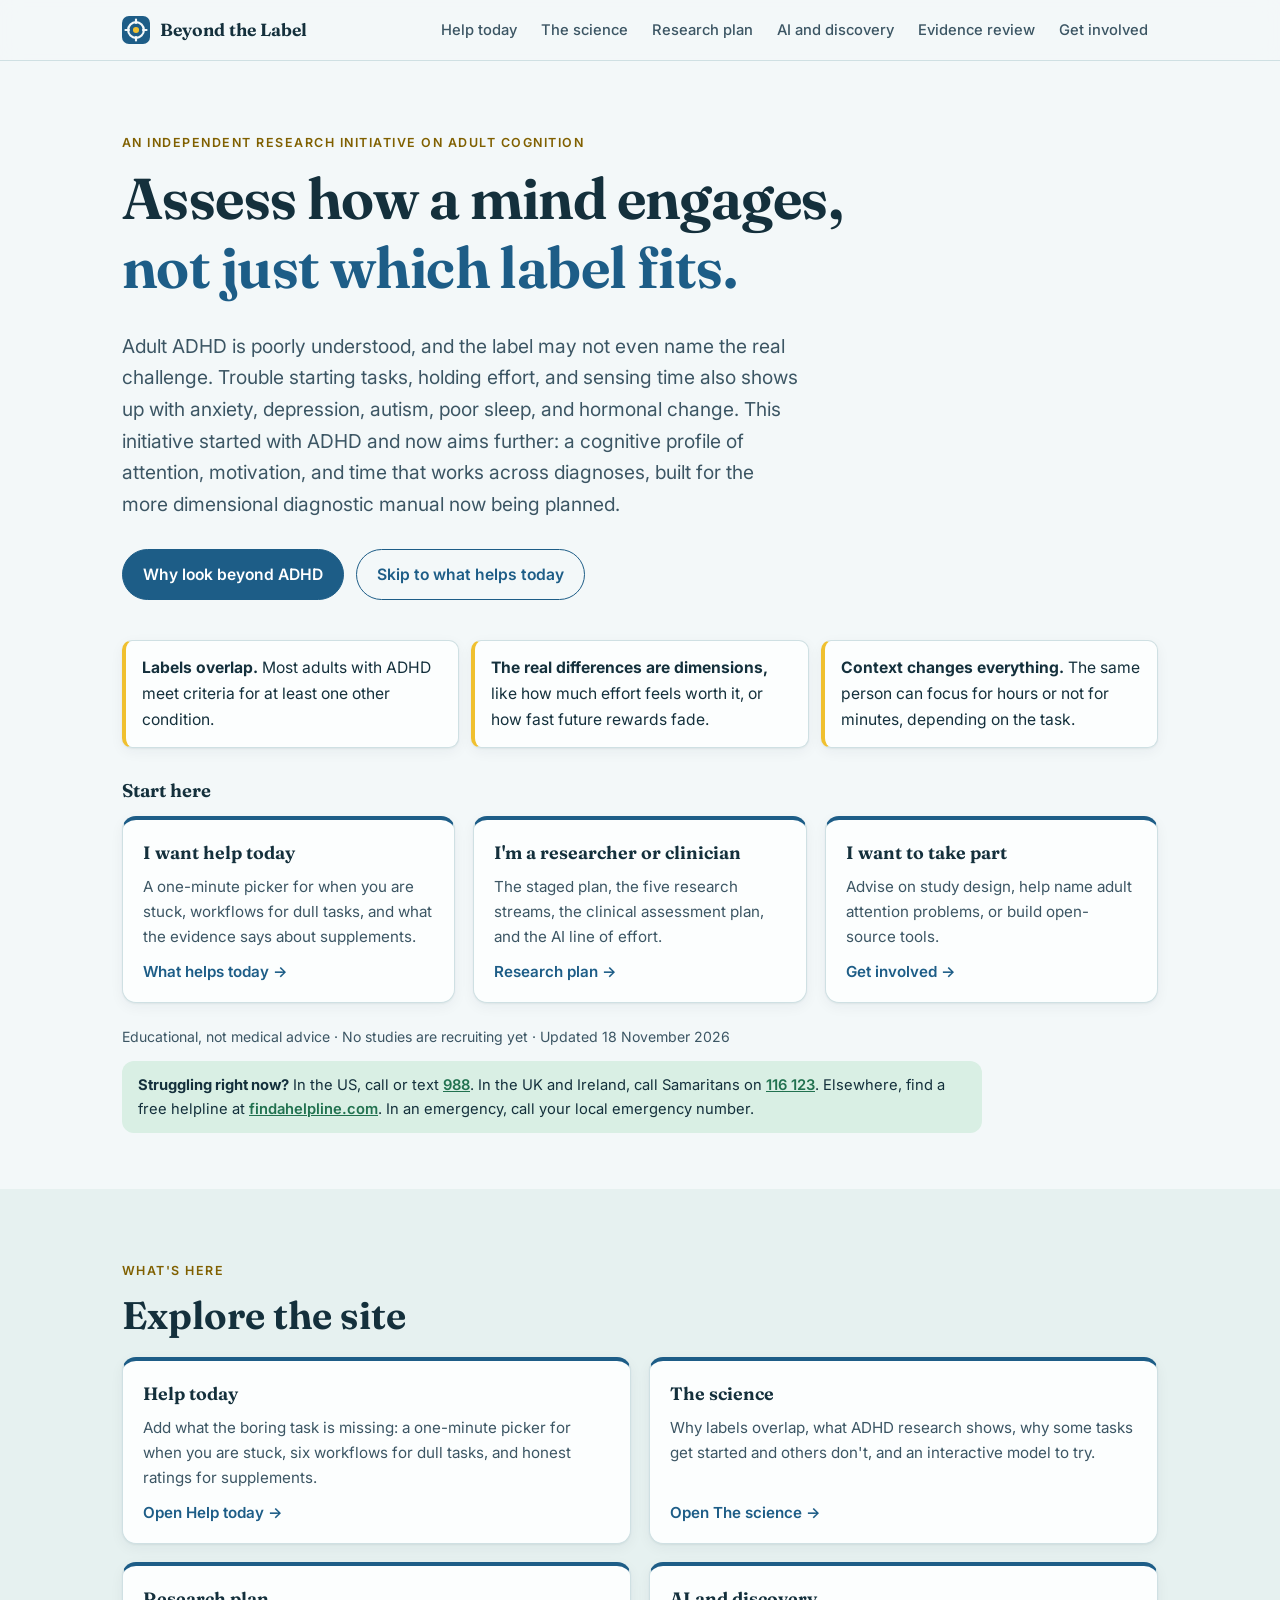
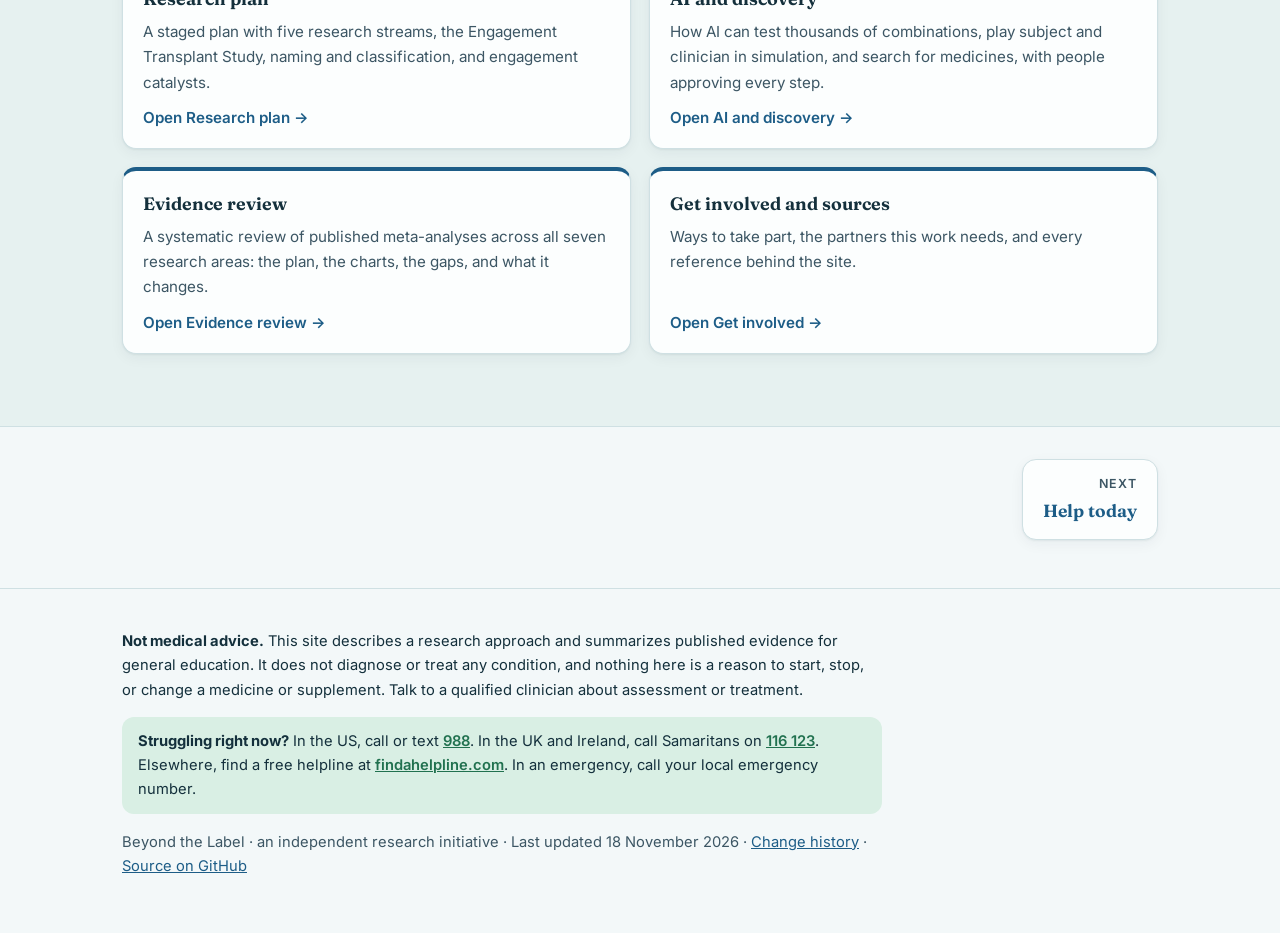
==== commit 79abee0c: "Publish site Co-Authored-By: Claude Opus 5.5 <noreply@anthropic.com>" ====
--- a/index.html
+++ b/index.html
@@ -1,489 +1,113 @@
 <!doctype html>
+<!-- Generated by tools/build.py from src/. Edit src/ and rebuild. -->
 <html lang="en">
 <head>
   <meta charset="utf-8">
-  <meta name="viewport" content="width=device-width, initial-scale=1">
+  <meta name="viewport" content="width=device-width, initial-scale=1, viewport-fit=cover">
+  <meta name="theme-color" content="#f3f8f9" media="(prefers-color-scheme: light)">
+  <meta name="theme-color" content="#0f1b21" media="(prefers-color-scheme: dark)">
+  <meta name="color-scheme" content="light dark">
+  <meta name="format-detection" content="telephone=no">
+  <meta name="apple-mobile-web-app-title" content="Beyond the Label">
   <title>Beyond the Label | Adult Cognitive Profile Research</title>
   <meta name="description" content="An independent research initiative building a better way to assess adult attention, motivation, effort and time: a profile that works across ADHD, anxiety, depression, autism and sleep problems, aligned with where the next diagnostic manual is heading.">
   <meta property="og:title" content="Beyond the Label: assessing how adult minds engage">
-  <meta property="og:description" content="Why diagnostic labels like ADHD only tell part of the story, and a staged plan to measure attention, effort and time as a profile that crosses diagnoses.">
+  <meta property="og:description" content="An independent research initiative building a better way to assess adult attention, motivation, effort and time: a profile that works across ADHD, anxiety, depression, autism and sleep problems, aligned with where the next diagnostic manual is heading.">
   <meta property="og:type" content="website">
+  <meta property="og:url" content="https://adhd-irl.github.io/adhd-research/">
+  <meta property="og:image" content="https://adhd-irl.github.io/adhd-research/assets/og-image.png">
+  <meta property="og:image:width" content="1200">
+  <meta property="og:image:height" content="630">
+  <meta property="og:image:alt" content="Beyond the Label: assess how a mind engages, not just which label fits.">
+  <meta name="twitter:card" content="summary_large_image">
+  <link rel="canonical" href="https://adhd-irl.github.io/adhd-research/">
   <link rel="icon" href="assets/favicon.svg" type="image/svg+xml">
+  <link rel="apple-touch-icon" href="assets/apple-touch-icon.png">
   <link rel="preconnect" href="https://fonts.googleapis.com">
   <link rel="preconnect" href="https://fonts.gstatic.com" crossorigin>
   <link href="https://fonts.googleapis.com/css2?family=Fraunces:opsz,wght@9..144,500;9..144,650&family=Inter:wght@400;500;600&display=swap" rel="stylesheet">
-  <link rel="stylesheet" href="assets/style.css">
+  <link rel="stylesheet" href="assets/style.css?v=37bc59380b">
+  <script>(function(){var m={"age":"review.html","agents":"ai.html","ai":"ai.html","ai-evidence":"review.html","assessment":"ai.html","beyond":"science.html","catalyst-evidence":"review.html","catalyst-ideas":"research.html","catalysts":"research.html","checking":"review.html","checklist":"help.html","delay":"science.html","engine":"ai.html","explain":"science.html","flow":"review.html","gaps":"review.html","implications":"review.html","interest":"science.html","involved":"involved.html","known":"science.html","matrix":"help.html","measure":"review.html","measures":"research.html","medicines":"ai.html","method":"review.html","model":"science.html","naming":"research.html","neighbours":"research.html","o-delay":"science.html","o-interest":"science.html","o-value":"science.html","overview":"review.html","planned":"review.html","principles":"research.html","prioritizing":"science.html","profile":"science.html","pull-fill":"science.html","rater":"review.html","references":"involved.html","research":"research.html","search":"ai.html","sequencing":"ai.html","shrink":"review.html","signals":"research.html","simulation":"ai.html","six-workflows":"help.html","specific":"review.html","streams":"research.html","summary":"review.html","supplements":"help.html","tests":"review.html","threshold-line":"science.html","tips":"help.html","today":"help.html","transplant":"research.html","value":"science.html","variability":"review.html","verdict":"science.html","why":"science.html","workflows":"help.html"};var h=location.hash.slice(1);if(h&&m[h])location.replace(m[h]+"#"+h);})();</script>
 </head>
 <body>
 <a class="skip" href="#main">Skip to content</a>
 
 <header class="site-header">
   <div class="wrap header-inner">
-    <a class="brand" href="#top" aria-label="Beyond the Label home">
+    <a class="brand" href="index.html" aria-label="Beyond the Label home">
       <img src="assets/favicon.svg" alt="" width="28" height="28">
       <span>Beyond the Label</span>
     </a>
     <button class="nav-toggle" aria-expanded="false" aria-controls="site-nav">Menu</button>
-    <nav id="site-nav" class="site-nav" aria-label="Sections">
-      <a href="#beyond">Why beyond ADHD</a>
-      <a href="#known">What we know</a>
-      <a href="#why">Why some tasks</a>
-      <a href="#model">Try the model</a>
-      <a href="#research">Research plan</a>
-      <a href="#today">What helps today</a>
-      <a href="#involved">Get involved</a>
+    <nav id="site-nav" class="site-nav" aria-label="Site">
+      <a href="help.html">Help today</a>
+      <a href="science.html">The science</a>
+      <a href="research.html">Research plan</a>
+      <a href="ai.html">AI and discovery</a>
+      <a href="review.html">Evidence review</a>
+      <a href="involved.html">Get involved</a>
     </nav>
   </div>
 </header>
 
 <main id="main">
 
-  <!-- Hero -->
   <section class="hero" id="top">
     <div class="wrap">
       <p class="eyebrow">An independent research initiative on adult cognition</p>
       <h1>Assess how a mind engages,<br><span class="accent">not just which label fits.</span></h1>
       <p class="lede">Adult ADHD is poorly understood, and the label may not even name the real challenge. Trouble starting tasks, holding effort, and sensing time also shows up with anxiety, depression, autism, poor sleep, and hormonal change. This initiative started with ADHD and now aims further: a cognitive profile of attention, motivation, and time that works across diagnoses, built for the more dimensional diagnostic manual now being planned.</p>
       <div class="hero-actions">
-        <a class="btn primary" href="#beyond">Why look beyond ADHD</a>
-        <a class="btn" href="#today">Skip to what helps today</a>
+        <a class="btn primary" href="science.html#beyond">Why look beyond ADHD</a>
+        <a class="btn" href="help.html">Skip to what helps today</a>
       </div>
       <ul class="tldr" aria-label="Key points">
         <li><strong>Labels overlap.</strong> Most adults with ADHD meet criteria for at least one other condition.</li>
         <li><strong>The real differences are dimensions,</strong> like how much effort feels worth it, or how fast future rewards fade.</li>
         <li><strong>Context changes everything.</strong> The same person can focus for hours or not for minutes, depending on the task.</li>
       </ul>
+      <nav class="paths" aria-label="Start here">
+        <p class="paths-title">Start here</p>
+        <div class="grid three">
+          <a class="path" href="help.html"><span class="path-k">I want help today</span><span class="path-d">A one-minute picker for when you are stuck, workflows for dull tasks, and what the evidence says about supplements.</span><span class="path-go">What helps today →</span></a>
+          <a class="path" href="research.html"><span class="path-k">I'm a researcher or clinician</span><span class="path-d">The staged plan, the five research streams, the clinical assessment plan, and the AI line of effort.</span><span class="path-go">Research plan →</span></a>
+          <a class="path" href="involved.html"><span class="path-k">I want to take part</span><span class="path-d">Advise on study design, help name adult attention problems, or build open-source tools.</span><span class="path-go">Get involved →</span></a>
+        </div>
+      </nav>
+      <p class="hero-meta">Educational, not medical advice · No studies are recruiting yet · Updated <time datetime="2026-11-18">18 November 2026</time></p>
+      <p class="crisis" role="note"><strong>Struggling right now?</strong> In the US, call or text <a href="tel:988">988</a>. In the UK and Ireland, call Samaritans on <a href="tel:116123">116&nbsp;123</a>. Elsewhere, find a free helpline at <a href="https://findahelpline.com" rel="noopener">findahelpline.com</a>. In an emergency, call your local emergency number.</p>
     </div>
   </section>
 
-  <!-- Beyond ADHD -->
-  <section id="beyond" class="section">
+  <section id="explore" class="section alt">
     <div class="wrap">
-      <p class="eyebrow">The reframe</p>
-      <h2>Why look beyond ADHD</h2>
-      <p class="section-lede">A diagnosis answers "which box?" It says little about why a particular person stalls on a particular task. The evidence increasingly points to shared dimensions that cut across diagnoses.</p>
-      <div class="grid three">
-        <article class="card">
-          <h3>Overlap is the norm</h3>
-          <p>Up to 80% of adults with ADHD have at least one other condition. They are about five times as likely to have anxiety and four to five times as likely to have depression. In a clinic, "pure" adult ADHD is the exception.</p>
-        </article>
-        <article class="card">
-          <h3>The traits are continuous</h3>
-          <p>Statistical studies in children and adults find that ADHD traits form a spectrum with no natural cut-off. Any diagnosis draws a line on a continuum, and scores along it predict outcomes better than yes-or-no.</p>
-        </article>
-        <article class="card">
-          <h3>The same problems cross labels</h3>
-          <p>Reduced willingness to work for rewards appears in depression, bipolar disorder, and schizophrenia. Hyperfocus is raised in both autism and ADHD. Late body clocks and poor sleep run through many conditions.</p>
-        </article>
-        <article class="card">
-          <h3>Markers don't respect the boxes</h3>
-          <p>Nearly every proposed ADHD biomarker fails to separate ADHD from anxiety or depression. That is a weakness for diagnosis, but it suggests these measures track something real that the categories split apart.</p>
-        </article>
-        <article class="card">
-          <h3>Newer maps group conditions differently</h3>
-          <p>Genetic studies across 11 disorders found a shared neurodevelopmental factor. The HiTOP framework (2024) groups ADHD with autism and learning differences on a neurodevelopmental spectrum, measured as dimensions.</p>
-        </article>
-        <article class="card">
-          <h3>The manual itself is changing</h3>
-          <p>In January 2026 the American Psychiatric Association published a roadmap for the next DSM. It proposes an online "living" manual that adds dimensional, contextual, and biological information alongside diagnoses. No release date has been set.</p>
-        </article>
-      </div>
-
-      <h3 class="sub">A profile, not just a yes or no</h3>
-      <p>The goal is an assessment that describes how a person's attention and motivation actually work, whatever their diagnosis. Each dimension below comes from the research already on this site and can be measured within one person across different situations.</p>
-      <div class="grid three">
-        <div class="metric"><h4>Engagement by context</h4><p>How much interest, novelty, urgency, and other people change focus on the same task.</p></div>
-        <div class="metric"><h4>Starting versus sustaining</h4><p>Whether the problem is getting going, keeping going, or doing the work well once started.</p></div>
-        <div class="metric"><h4>Effort and reward</h4><p>Whether effort feels unusually costly, rewards feel unusually small, or both. This is where ADHD and depression may differ.</p></div>
-        <div class="metric"><h4>Time sense</h4><p>How fast future rewards lose their pull, and how strongly deadlines rescue performance.</p></div>
-        <div class="metric"><h4>Arousal, sleep, and body clock</h4><p>When in the day the mind works best, and how sleep and alertness shape everything else.</p></div>
-        <div class="metric"><h4>Emotion and contributing factors</h4><p>Emotional regulation, plus mood, anxiety, hormones, thyroid, and iron, which add to or mimic attention problems.</p></div>
-      </div>
-      <p class="note">This profile is a research goal, not a test anyone can take yet. Each measure must first prove it gives the same answer twice and predicts real-life outcomes. Diagnoses like ADHD stay in place for treatment and support; the profile would sit alongside them.</p>
-    </div>
-  </section>
-
-  <!-- What we know -->
-  <section id="known" class="section alt">
-    <div class="wrap">
-      <p class="eyebrow">Current evidence</p>
-      <h2>What ADHD research shows</h2>
-      <p class="section-lede">ADHD is one of the most studied conditions in psychiatry, which makes it the best starting point. Its findings also show where the label runs out.</p>
-      <div class="grid three">
-        <article class="card">
-          <h3>Attention depends on the task</h3>
-          <p>Engagement rises sharply with interest, novelty, challenge, urgency, and immediate reward. Intense focus on high-interest tasks ("hyperfocus") and difficulty with low-interest tasks are two sides of the same pattern. Rewards help, but they rarely close the gap completely.</p>
-        </article>
-        <article class="card">
-          <h3>Dopamine plays a role</h3>
-          <p>Brain imaging studies show differences in the dopamine reward pathway, linked to motivation and attention symptoms. Stimulant medication measurably makes a dull task feel more interesting.</p>
-        </article>
-        <article class="card">
-          <h3>No single test exists</h3>
-          <p>No brain scan, blood test, or EEG reading can diagnose ADHD in an individual. A once FDA-cleared EEG measure held up in almost none of 576 reanalyses in 2026. Diagnosis still relies on clinical assessment of history and daily impact.</p>
-        </article>
-        <article class="card">
-          <h3>Many things produce the same symptoms</h3>
-          <p>Poor sleep, sleep apnea, anxiety, depression, trauma, thyroid problems, low iron, hormonal changes, and learning differences can all produce ADHD-like symptoms, or make them worse. More often they add to ADHD than replace it, which is why a profile of contributors matters more than a single label.</p>
-        </article>
-        <article class="card">
-          <h3>Time works differently</h3>
-          <p>Many people with ADHD describe "time-blindness": not feeling the pull of future deadlines until they are close. The clearest evidence is that distant rewards lose value faster. Lab timing tests show only moderate differences, mostly over fractions of a second.</p>
-        </article>
-        <article class="card">
-          <h3>It is not about effort or character</h3>
-          <p>ADHD is highly heritable and reflects differences in how the brain regulates attention and motivation. Willpower-based advice tends to fail; changing the task and environment works better, with or without a diagnosis.</p>
-        </article>
+      <p class="eyebrow">What's here</p>
+      <h2>Explore the site</h2>
+      <div class="grid two">
+        <a class="path" href="help.html"><span class="path-k">Help today</span><span class="path-d">Add what the boring task is missing: a one-minute picker for when you are stuck, six workflows for dull tasks, and honest ratings for supplements.</span><span class="path-go">Open Help today →</span></a>
+        <a class="path" href="science.html"><span class="path-k">The science</span><span class="path-d">Why labels overlap, what ADHD research shows, why some tasks get started and others don't, and an interactive model to try.</span><span class="path-go">Open The science →</span></a>
+        <a class="path" href="research.html"><span class="path-k">Research plan</span><span class="path-d">A staged plan with five research streams, the Engagement Transplant Study, naming and classification, and engagement catalysts.</span><span class="path-go">Open Research plan →</span></a>
+        <a class="path" href="ai.html"><span class="path-k">AI and discovery</span><span class="path-d">How AI can test thousands of combinations, play subject and clinician in simulation, and search for medicines, with people approving every step.</span><span class="path-go">Open AI and discovery →</span></a>
+        <a class="path" href="review.html"><span class="path-k">Evidence review</span><span class="path-d">A systematic review of published meta-analyses across all seven research areas: the plan, the charts, the gaps, and what it changes.</span><span class="path-go">Open Evidence review →</span></a>
+        <a class="path" href="involved.html"><span class="path-k">Get involved and sources</span><span class="path-d">Ways to take part, the partners this work needs, and every reference behind the site.</span><span class="path-go">Open Get involved →</span></a>
       </div>
     </div>
   </section>
 
-  <!-- Why one task and not another -->
-  <section id="why" class="section">
-    <div class="wrap">
-      <p class="eyebrow">The core question</p>
-      <h2>Why one task and not another?</h2>
-      <p class="section-lede">The brain constantly weighs whether a task is worth the effort. A useful summary comes from Temporal Motivation Theory:</p>
-      <div class="equation" role="img" aria-label="Motivation is roughly equal to expectancy times value, divided by impulsiveness times delay">
-        <span class="eq-label">Motivation</span>
-        <span class="eq-op">≈</span>
-        <span class="eq-frac">
-          <span class="eq-top">Expectancy × Value</span>
-          <span class="eq-bottom">Impulsiveness × Delay</span>
-        </span>
-      </div>
-      <p>For many people, including most with ADHD, the <strong>bottom half</strong> of that equation does most of the damage. In others, such as many people with depression, the top half is the bigger problem. Telling them apart is part of the profile.</p>
-      <div class="grid two">
-        <div class="mech"><h3>Distant rewards fade fast</h3><p>A reward next month feels worth almost nothing today. "This matters later" barely registers as motivation now.</p></div>
-        <div class="mech"><h3>The "it'll pay off" signal is weak</h3><p>The brain's anticipatory dopamine signal for future payoff is blunted, so long-term goals don't pull hard enough.</p></div>
-        <div class="mech"><h3>Interesting tasks pay out while you do them</h3><p>Games, hobbies, and puzzles reward every second through novelty, feedback, and mastery. Dull tasks pay only at the end.</p></div>
-        <div class="mech"><h3>Urgency switches the brain on</h3><p>Deadlines and pressure raise arousal into the working range, which is why so much gets done at the last minute.</p></div>
-      </div>
-
-      <h3 class="sub">Why prioritizing is so hard</h3>
-      <div class="now-notnow" aria-label="Diagram: tasks sorted into Now and Not now">
-        <div class="bin now">
-          <p class="bin-title">Now</p>
-          <span class="chip hot">Reply to that message</span>
-          <span class="chip hot">Interesting rabbit hole</span>
-          <span class="chip hot">Deadline in 2 hours</span>
-        </div>
-        <div class="bin later">
-          <p class="bin-title">Not now</p>
-          <span class="chip">Tax return (due in 6 weeks)</span>
-          <span class="chip">Doctor appointment</span>
-          <span class="chip">Career plan</span>
-          <span class="chip">Laundry</span>
-        </div>
-      </div>
-      <p>Comparing tasks means holding several in mind at once, imagining their future consequences, and weighing later against now. Those are exactly the systems that ADHD, poor sleep, anxiety, and low mood all strain. So priority gets set by <strong>what is most immediate and salient, not what is most important</strong>. Everything in "not now" feels equally unimportant. Too many similar options causes paralysis, and avoiding a dreaded task brings relief that makes avoiding it again more likely.</p>
-    </div>
-  </section>
-
-  <!-- Interactive model -->
-  <section id="model" class="section alt">
-    <div class="wrap">
-      <p class="eyebrow">Interactive</p>
-      <h2>Try the model</h2>
-      <p class="section-lede">A simplified illustration of the idea above. A task gets started when its pull rises above the effort it takes to begin. Change the task and the brain profile, then add engagement ingredients to see what tips it over.</p>
-      <div class="model">
-        <div class="model-controls">
-          <fieldset>
-            <legend>Example task</legend>
-            <div class="seg" role="radiogroup" aria-label="Example task">
-              <button type="button" data-preset="game" aria-pressed="false">Favorite game</button>
-              <button type="button" data-preset="taxes" aria-pressed="true">Taxes due in 8 weeks</button>
-              <button type="button" data-preset="tomorrow" aria-pressed="false">Taxes due tomorrow</button>
-            </div>
-          </fieldset>
-          <fieldset>
-            <legend>Brain profile</legend>
-            <div class="seg" role="radiogroup" aria-label="Brain profile">
-              <button type="button" data-profile="typical" aria-pressed="false">Typical discounting</button>
-              <button type="button" data-profile="adhd" aria-pressed="true">Steep discounting (common in ADHD)</button>
-            </div>
-          </fieldset>
-          <label class="slider">
-            <span>Interest while doing it <output id="o-interest"></output></span>
-            <input type="range" id="interest" min="0" max="10" step="0.5">
-          </label>
-          <label class="slider">
-            <span>Importance of the outcome <output id="o-value"></output></span>
-            <input type="range" id="value" min="0" max="10" step="0.5">
-          </label>
-          <label class="slider">
-            <span>Time until the payoff <output id="o-delay"></output></span>
-            <input type="range" id="delay" min="0" max="12" step="0.25">
-          </label>
-          <fieldset>
-            <legend>Engagement ingredients</legend>
-            <div class="checks">
-              <label><input type="checkbox" data-ing="reward"> Immediate reward (favorite podcast only while doing it)</label>
-              <label><input type="checkbox" data-ing="novelty"> Novelty (new place or format)</label>
-              <label><input type="checkbox" data-ing="urgency"> Urgency (25-minute sprint with a check-in)</label>
-              <label><input type="checkbox" data-ing="double"> Body double (work alongside someone)</label>
-              <label><input type="checkbox" data-ing="first"> First step only (just open the file)</label>
-            </div>
-          </fieldset>
-        </div>
-        <div class="model-output" aria-live="polite">
-          <div class="meter">
-            <div class="meter-row">
-              <span class="meter-label">Pull of the task</span>
-              <div class="bar"><div class="fill" id="pull-fill"></div><div class="threshold" id="threshold-line"><span>Effort to start</span></div></div>
-            </div>
-          </div>
-          <p class="verdict" id="verdict"></p>
-          <p class="explain" id="explain"></p>
-          <p class="fineprint">Illustrative model using hyperbolic delay discounting. The numbers are made up to show the idea; they are not measurements.</p>
-        </div>
-      </div>
-    </div>
-  </section>
-
-  <!-- Research plan -->
-  <section id="research" class="section">
-    <div class="wrap">
-      <p class="eyebrow">The research approach</p>
-      <h2>A staged plan to build a better adult assessment</h2>
-      <p class="section-lede">The program uses adult ADHD as its starting point because it has the deepest research base. It starts as independent concept work and low-risk pilots, then moves into an academic setting for clinical, imaging, and intervention studies across diagnoses.</p>
-
-      <ol class="roadmap">
-        <li>
-          <p class="phase">Phase A · Independent</p>
-          <h3>Frame the questions</h3>
-          <p>Evidence review, concept papers, open-source task tools, and small ethics-reviewed online pilots: surveys, phone check-ins, and remote experiments.</p>
-        </li>
-        <li>
-          <p class="phase">Transition</p>
-          <h3>Find academic partners</h3>
-          <p>Collaborate with university groups in ADHD, mood and anxiety, sleep, imaging, and digital health. Use pilot data to apply for research funding.</p>
-        </li>
-        <li>
-          <p class="phase">Phase B · Academic</p>
-          <h3>Test it properly</h3>
-          <p>Clinical cohorts, lab and brain-imaging studies, and controlled trials of interventions, all under institutional oversight.</p>
-        </li>
-      </ol>
-
-      <h3 class="sub">Five research streams, one core question</h3>
-      <p>Reviews of current research found that the most promising, least explored question is how a person's engagement changes with the conditions around a task, in any diagnosis. That question sits at the center. The other streams feed it, and a fifth turns the results into proposals for how adult conditions are named and classified.</p>
-      <div class="grid two streams">
-        <article class="card stream">
-          <span class="num">1</span>
-          <h3>What sits behind the symptoms</h3>
-          <p>Screen adults with attention problems for sleep, mood, medical, hormonal, sensory, and learning factors. Treat what's found and re-measure. <em>How much of what gets called "ADHD" is something else, or several things at once, and treatable?</em></p>
-        </article>
-        <article class="card stream">
-          <span class="num">2</span>
-          <h3>Measures that track engagement</h3>
-          <p>Reaction-time patterns, pupil size, mind-wandering checks, and sleep data, used to track how a person's attention changes across situations and treatments. Decades of searching have not produced a diagnostic biomarker for ADHD, so this stream measures dimensions instead of trying to detect a label.</p>
-        </article>
-        <article class="card stream core">
-          <span class="num">3</span>
-          <h3>What captures attention (the core)</h3>
-          <p>Vary reward, novelty, urgency, interest, social presence, and the size of the first step on the same task, in the lab and in daily life, in adults with and without a diagnosis. Find what works, for whom, and whether it lasts. Later, use brain imaging to examine the dopamine response.</p>
-        </article>
-        <article class="card stream">
-          <span class="num">4</span>
-          <h3>Interventions that work</h3>
-          <p>Low-cost personal trials and in-the-moment app prompts come first. Device and medication trials follow only with academic partners and the right oversight. Success means better daily functioning that lasts after support is removed.</p>
-        </article>
-        <article class="card stream">
-          <span class="num">5</span>
-          <h3>From labels to profiles</h3>
-          <p>"Attention deficit hyperactivity disorder" calls up a restless child, and it says nothing about how an adult's mind actually works. Test clearer names, and propose profile dimensions that the next DSM could record alongside diagnoses, without changing anyone's access to care. <a href="#naming">More below.</a></p>
-        </article>
-      </div>
-
-      <h3 class="sub">New ways to measure engagement and time</h3>
-      <p>Most tests measure how well someone does one task. This approach measures the <strong>gap</strong> between versions of the same task within one person:</p>
-      <div class="grid three">
-        <div class="metric"><h4>Interest Gradient</h4><p>Performance on a task with dull content versus content from the person's own interests. A large gap marks interest-dependent attention, common in ADHD but not limited to it.</p></div>
-        <div class="metric"><h4>Urgency Rescue</h4><p>How sharply output improves as a deadline approaches. A steep late surge points to steep discounting of the future, sometimes called time-blindness.</p></div>
-        <div class="metric"><h4>Starting Delay</h4><p>Time before starting, measured separately from performance once working. It separates "can't start" from "can't do."</p></div>
-      </div>
-      <p class="note">These measures are new and unproven. Gaps between two scores are often less consistent than the scores themselves, so the first study checks whether each measure gives the same answer twice, and publishes the result either way.</p>
-      <details class="more">
-        <summary>More detection ideas: everyday data, eyes, and EEG</summary>
-        <ul>
-          <li><strong>Deadline curves from real life:</strong> timestamps on submissions, document edits, or replies show how steeply someone discounts the future.</li>
-          <li><strong>Effort tasks:</strong> short games that ask how much effort someone will put in for different rewards. They can show whether effort feels costlier, rewards feel smaller, or delays matter more, and they borrow methods from depression research.</li>
-          <li><strong>Eyes (exploratory):</strong> pupil size tracks effort and arousal, and holding the eyes still before an expected event is a candidate measure of time-blindness. Blink timing may track engagement and long, slow blinks flag drowsiness. Blink rate is not used as a dopamine signal, because brain-scan studies in healthy adults found no link.</li>
-          <li><strong>Low-cost EEG headbands (exploratory):</strong> limited to brain responses timed to events in a task, compared within one person across conditions. They cannot diagnose any condition or measure dopamine.</li>
-          <li><strong>Virtual-reality errand tasks:</strong> a simulated office with competing jobs measures planning and prioritization directly.</li>
-          <li><strong>Body signals at the moment of starting:</strong> pupil size, heart rate, and skin response when a dreaded task appears.</li>
-        </ul>
-      </details>
-
-      <div class="feature-study">
-        <p class="eyebrow">Proposed experiment</p>
-        <h3>The Engagement Transplant Study</h3>
-        <p>Can the focus someone brings to their favorite activity be transplanted onto a task they avoid?</p>
-        <ol class="steps">
-          <li><strong>Profile.</strong> Each participant names an activity they hyperfocus on and a task they avoid, and breaks the activity down into its ingredients.</li>
-          <li><strong>Graft in the lab.</strong> Planned combinations of ingredients (immediate reward, urgency, novelty, social presence, a smaller first step) are added to one common task with personal content, plus a plain version for comparison.</li>
-          <li><strong>Graft in daily life.</strong> For four to six weeks, an app randomly offers an ingredient, or nothing, each time the person sits down to a real task, and logs how fast they start and how long they keep going.</li>
-          <li><strong>Measure.</strong> Getting started and staying on task are measured separately from accuracy once working, along with pupil signals, mind-wandering, boredom, and how it felt.</li>
-          <li><strong>Check it lasts.</strong> Each person's best ingredients are removed and reintroduced to see how much of the gain remains.</li>
-        </ol>
-        <p><strong>Who takes part:</strong> adults with ADHD, with anxiety or depression, with more than one of these, and with none. Comparing them shows which engagement patterns belong to a diagnosis and which cut across all of them, which is the evidence a dimensional manual would need.</p>
-        <p><strong>Outcomes:</strong> a personal "engagement recipe" for each person, evidence on which ingredients work best, for whom and for how long, and rules for an app that offers the right prompt at the right moment. It can start as a low-cost remote pilot. No published study has yet tested several engagement ingredients together within the same people, in ADHD or across diagnoses; that still needs a formal literature search to confirm.</p>
-      </div>
-
-      <div class="feature-study" id="naming">
-        <p class="eyebrow">Stream 5</p>
-        <h3>From labels to profiles: naming and classification</h3>
-        <p>When people imagine adult ADHD, they tend to picture a hyperactive child grown up. In one study, adults asked to fake adult ADHD overplayed hyperactivity and missed the self-esteem and emotional struggles that are common in real adults with ADHD. Disbelief takes two forms: "that's a childhood thing" and "everyone's a bit like that."</p>
-        <p><strong>What the evidence says so far:</strong></p>
-        <ul class="steps">
-          <li><strong>It's one condition, not two.</strong> Most apparent cases that start in adulthood turn out, on careful repeated assessment, to have other explanations. ADHD in adults is the same condition as in children, though it looks different: hyperactivity often becomes inner restlessness, and emotional swings are common.</li>
-          <li><strong>A brand-new adult diagnosis would be risky.</strong> Insurance codes, medication approvals, and workplace and school accommodations are tied to the ADHD diagnosis. A separate adult category could disrupt all three.</li>
-          <li><strong>Renaming helps, but modestly.</strong> When Japan renamed schizophrenia and dementia, more people were willing to share their diagnosis, mostly when the new name came with a new explanation. A name chosen without the people it describes, like the proposed "SEID" for chronic fatigue syndrome, was rejected.</li>
-          <li><strong>The next manual is moving toward dimensions.</strong> The APA's 2026 roadmap for the next DSM adds dimensional and contextual layers alongside diagnoses. A validated profile of engagement, effort, and time would fit that direction better than a new adult category.</li>
-        </ul>
-        <p><strong>The approach:</strong> keep ADHD as the medical diagnosis so care and support are not disrupted. Add descriptions that fit adults (such as "with prominent emotional dysregulation"), and develop a clearer public name defined as "also known as ADHD." Possible names will be tested in online experiments and chosen with adults who have ADHD. In parallel, once the profile dimensions from streams 2 and 3 prove reliable, they would be proposed as a cross-diagnosis layer. Proposals go to the bodies that maintain the diagnostic manuals (the American Psychiatric Association's DSM and the WHO's ICD).</p>
-        <p class="note">No alternative name for ADHD has ever been tested experimentally. Candidates under consideration, such as "Attention and Self-Regulation Condition," are early ideas, not recommendations. One aim is to find out whether people with ADHD want a new name at all.</p>
-      </div>
-
-      <h3 class="sub">Borrowing from neighbouring fields</h3>
-      <p>Other areas of research have tested tools that have barely been tried in ADHD, and many already work across diagnoses:</p>
-      <div class="grid three">
-        <div class="metric"><h4>Depression and schizophrenia research</h4><p>Effort tasks that separate "the reward feels small" from "the effort feels big." A 2026 review across conditions found the pattern differs by diagnosis, so these tasks could show how motivation fails for each person.</p></div>
-        <div class="metric"><h4>Addiction treatment</h4><p>Rewards that grow with each success and reset after a miss work well for addiction (74 trials), but gains can vanish when rewards stop. They have never been tested for everyday tasks in ADHD.</p></div>
-        <div class="metric"><h4>Behavior-change science</h4><p>A 61,000-person gym study tested 54 ideas. About half worked while running, only 8% kept working afterwards, and the best one rewarded coming back after a missed session.</p></div>
-        <div class="metric"><h4>Mobile health</h4><p>Trials that randomize app prompts many times a day show which prompt helps which person, in which moment. None has been run in ADHD.</p></div>
-        <div class="metric"><h4>Attention-state science</h4><p>Quick checks for mind-wandering, boredom, curiosity, and hyperfocus capture what a person's attention is doing at that moment.</p></div>
-        <div class="metric"><h4>Sleep and body clock</h4><p>Most adults with ADHD have a late body clock, so the time of day can change results. Every session records it.</p></div>
-      </div>
-      <details class="more">
-        <summary>Popular findings this program won't rely on</summary>
-        <ul>
-          <li><strong>Self-set deadlines boost performance:</strong> a famous 2002 study failed a careful replication in 2026, and its data are now under question. The program tests real external deadlines instead.</li>
-          <li><strong>Unfinished tasks stick in memory (the Zeigarnik effect):</strong> a 2025 review found the memory effect doesn't hold, though people do tend to return to unfinished tasks.</li>
-          <li><strong>Small nudges reliably change behavior:</strong> after correcting for unpublished null results, the average effect is close to zero, though some nudges work well for some people.</li>
-          <li><strong>Body doubling works:</strong> it may, but no controlled study has tested it yet. That is one of the gaps this program aims to fill.</li>
-        </ul>
-      </details>
-    </div>
-  </section>
-
-  <!-- What helps today -->
-  <section id="today" class="section alt">
-    <div class="wrap">
-      <p class="eyebrow">Practical</p>
-      <h2>What helps today</h2>
-      <p class="section-lede">The same principle that drives the research works in daily life, with or without a diagnosis: <strong>add what the boring task is missing.</strong> Most of the evidence comes from ADHD studies. Evidence levels are shown so you can judge for yourself.</p>
-      <div class="grid three tips">
-        <article class="tip"><span class="badge strong">Strong evidence</span><h3>If you have ADHD, ask about medication</h3><p>Stimulants measurably increase how rewarding a task feels. For diagnosed ADHD they are among the most effective treatments studied in psychiatry.</p></article>
-        <article class="tip"><span class="badge good">Good evidence, not yet in adult ADHD</span><h3>Make starting tiny</h3><p>Commit only to the first step ("open the document"). Set things up the night before. Use "when X happens, I do Y" plans, which work in the general population but haven't been tested in adults with ADHD.</p></article>
-        <article class="tip"><span class="badge good">Moderate</span><h3>Create urgency with someone else</h3><p>Work in 15–25 minute timeboxes. Use deadlines someone else sets or checks, like telling a person when you'll be done. Deadlines you set only for yourself have tested poorly.</p></article>
-        <article class="tip"><span class="badge good">Moderate</span><h3>Move first</h3><p>A short burst of exercise before a demanding task gives a small-to-moderate boost to focus and self-control.</p></article>
-        <article class="tip"><span class="badge good">Modest; fades</span><h3>Bundle the task with a treat</h3><p>Save a favorite podcast, playlist, or drink for only while you do the dull task. Effects are smaller in larger studies and fade, so swap the treat now and then.</p></article>
-        <article class="tip"><span class="badge good">Modest</span><h3>Reward the comeback</h3><p>After a missed day, give yourself a small reward for getting back on track. It was the best of 54 strategies in a large gym study.</p></article>
-        <article class="tip"><span class="badge early">Small, unblinded studies</span><h3>Try white or pink noise</h3><p>Background noise gave a small benefit in ADHD and a small cost for people without ADHD. Studies so far weren't blinded.</p></article>
-        <article class="tip"><span class="badge early">Plausible</span><h3>Make time visible</h3><p>Use a visual timer, see time as space on a calendar, or set gentle vibration reminders.</p></article>
-        <article class="tip"><span class="badge early">Popular, untested</span><h3>Body doubling</h3><p>Work alongside another person, in the room or on video, even if they're doing something else. Many people find it helps, but it hasn't been tested in a controlled study.</p></article>
-        <article class="tip"><span class="badge early">Plausible</span><h3>Keep it fresh</h3><p>Rotate where and how you work. Race your last time. Novelty fades, so keep rotating.</p></article>
-        <article class="tip"><span class="badge early">Plausible</span><h3>Show one next task</h3><p>Hide the full list. Let a person, a rule, or an app choose the single next thing so you don't have to compare.</p></article>
-      </div>
-      <h3 class="sub">Supplements</h3>
-      <p>Supplements are popular, but most have small or inconsistent effects on ADHD and none replaces evidence-based treatment. Several help mainly when a person is actually deficient, so a blood test is the sensible first step. The same evidence badges apply.</p>
-      <div class="grid three tips">
-        <article class="tip"><span class="badge early">Early, not tested in ADHD</span><h3>Zinc glycinate for sleep</h3><p>Zinc plays a role in sleep regulation, and most of a handful of small trials outside ADHD found zinc improved adults' self-rated sleep quality, though not diagnosed sleep disorders. No trial has tested it for sleep in ADHD. One small study found the glycinate form better absorbed than zinc gluconate. Keep total zinc, from food and supplements, under 40 mg a day; more, long term, can cause copper deficiency.</p></article>
-        <article class="tip"><span class="badge early">Only if deficient; very limited evidence</span><h3>Iron</h3><p>Children with ADHD have lower iron stores (ferritin) on average. The only treatment trial was a small pilot in 23 children with low ferritin, with mixed results, and no adult trial exists. There is no reason to take it if levels are normal. Get tested first, and keep iron tablets away from young children, as overdose is dangerous.</p></article>
-        <article class="tip"><span class="badge early">Little or no benefit</span><h3>Omega-3 fish oil</h3><p>The largest review (Cochrane, 2023, 37 trials) found no effect on ADHD symptoms, and UK guidelines (NICE) advise against it for ADHD. Some analyses hint at a small benefit in longer trials or in children with low omega-3 levels, but these are unconfirmed.</p></article>
-        <article class="tip"><span class="badge early">Small, add-on only</span><h3>Vitamin D</h3><p>Four small trials in children taking stimulant medication found a small extra benefit from adding vitamin D, with low-certainty evidence. There are no adult trials. Correcting a deficiency is worthwhile for general health anyway.</p></article>
-        <article class="tip"><span class="badge early">Small, mixed</span><h3>Broad micronutrient formulas</h3><p>In a well-run 8-week trial in unmedicated children with ADHD and irritability, more children on micronutrients were rated much improved overall (54% versus 18%), but parent-rated ADHD symptoms did not improve more than placebo. One adult trial of a commercial formula found self-rated but not clinician-rated improvement.</p></article>
-        <article class="tip"><span class="badge early">Small, low-quality studies</span><h3>Zinc and magnesium for focus</h3><p>Six small trials in children found zinc improved overall ADHD scores, but not attention or hyperactivity on their own, with low-certainty evidence. Magnesium levels are slightly lower in ADHD, but it has mostly been tested in combination products.</p></article>
-        <article class="tip"><span class="badge early">Small, low-quality studies</span><h3>Saffron</h3><p>A few small trials in children, mostly from one country, compared it with stimulant medication in one trial and added it to medication in others. No trial has tested saffron alone against placebo, and results need independent replication.</p></article>
-        <article class="tip"><span class="badge early">Not shown to help ADHD</span><h3>Caffeine</h3><p>It briefly increases alertness, but pooled trials in children with ADHD found no clear benefit over placebo, and medication worked better in a head-to-head trial. It can worsen sleep and anxiety and adds to the stimulant effects of ADHD medication.</p></article>
-        <article class="tip"><span class="badge early">Tested; no clear benefit</span><h3>St John's wort and ginkgo</h3><p>St John's wort did no better than placebo in a controlled trial in children, and it interacts with many medicines, including antidepressants and birth control pills. Ginkgo worked far less well than medication in one trial and gave a modest, unreplicated boost when added to it in another.</p></article>
-      </div>
-      <p class="note">Supplements are not reviewed for effectiveness before sale, and quality varies between brands. Some interact with ADHD medication or other drugs. Check with a doctor or pharmacist before starting one, especially when pregnant or taking other medication.</p>
-      <p class="also"><strong>Also worth checking:</strong> sleep and body-clock timing, mood, anxiety, thyroid, iron levels, and for women, menstrual-cycle and perimenopause changes. Treating these can make a large difference, whatever the diagnosis.</p>
-    </div>
-  </section>
-
-  <!-- Principles -->
-  <section id="principles" class="section">
-    <div class="wrap">
-      <p class="eyebrow">How this work is done</p>
-      <h2>Principles</h2>
-      <div class="grid two principles">
-        <div><h3>Outcomes people choose</h3><p>The goal is better daily life by each person's own measure, such as tasks finished, goals met, and less stress. It is not about making anyone "normal."</p></div>
-        <div><h3>Profiles alongside labels</h3><p>Describe how a person's attention and motivation work, not only which diagnosis fits. Diagnoses stay in place so no one loses access to care.</p></div>
-        <div><h3>Designed with lived experience</h3><p>People with ADHD and related conditions help shape the questions, tasks, and measures.</p></div>
-        <div><h3>Look at every contributor</h3><p>Check sleep, mood, hormones, and medical factors before attributing anything to a single condition.</p></div>
-        <div><h3>Open and careful science</h3><p>Ethics review for every study involving people, plans registered before data is collected, and higher-risk work only with the right oversight.</p></div>
-        <div><h3>Gains that last</h3><p>A strategy counts as working only if the benefit holds up after the extra support is taken away.</p></div>
-        <div><h3>Only findings that hold up</h3><p>Claims are checked against replications before being used, and null results are published too.</p></div>
-      </div>
-    </div>
-  </section>
-
-  <!-- Get involved -->
-  <section id="involved" class="section alt">
-    <div class="wrap narrow">
-      <p class="eyebrow">Collaborate</p>
-      <h2>Get involved</h2>
-      <p>This is an early-stage, independent initiative. <strong>No studies are running or recruiting yet.</strong> Interest is welcome from:</p>
-      <ul class="who">
-        <li><strong>Researchers and clinicians</strong> working on ADHD, mood and anxiety, autism, sleep, psychiatric classification, imaging, or digital health</li>
-        <li><strong>Adults with ADHD or related conditions</strong> interested in advising on study design, or in helping decide how adult attention problems should be named and described</li>
-        <li><strong>Developers</strong> who want to help build open-source task and measurement tools</li>
-      </ul>
-      <a class="btn primary" href="https://github.com/ADHD-IRL/adhd-research/issues/new" rel="noopener">Start a conversation on GitHub</a>
-    </div>
-  </section>
-
-  <!-- References -->
-  <section id="references" class="section">
-    <div class="wrap narrow">
-      <details class="refs">
-        <summary><h2>Key references</h2></summary>
-        <ul>
-          <li>American Psychiatric Association Future DSM Strategic Committee (2026). Roadmap for the future of the DSM. <em>American Journal of Psychiatry</em>. [Title to be confirmed]</li>
-          <li>Michelini G, et al. (2024). Where do neurodevelopmental conditions fit in transdiagnostic psychiatric frameworks? Incorporating a new neurodevelopmental spectrum. <em>World Psychiatry</em>.</li>
-          <li>Grotzinger AD, et al. (2022). Genetic architecture of 11 major psychiatric disorders at biobehavioral, functional genomic and molecular genetic levels of analysis. <em>Nature Genetics</em>.</li>
-          <li>Faraone SV, et al. (2021). The World Federation of ADHD International Consensus Statement. <em>Neuroscience &amp; Biobehavioral Reviews</em>.</li>
-          <li>Volkow ND, et al. (2009). Evaluating dopamine reward pathway in ADHD: clinical implications. <em>JAMA</em>.</li>
-          <li>Volkow ND, et al. (2011). Motivation deficit in ADHD is associated with dysfunction of the dopamine reward pathway. <em>Molecular Psychiatry</em>.</li>
-          <li>Volkow ND, et al. (2004). Evidence that methylphenidate enhances the saliency of a mathematical task by increasing dopamine in the human brain. <em>American Journal of Psychiatry</em>.</li>
-          <li>Steel P (2007). The nature of procrastination: a meta-analytic and theoretical review. <em>Psychological Bulletin</em>.</li>
-          <li>Sonuga-Barke EJS (2003). The dual pathway model of AD/HD. <em>Neuroscience &amp; Biobehavioral Reviews</em>.</li>
-          <li>Kofler MJ, et al. (2013). Reaction time variability in ADHD: a meta-analytic review of 319 studies. <em>Clinical Psychology Review</em>.</li>
-          <li>Gollwitzer PM, Sheeran P (2006). Implementation intentions and goal achievement: a meta-analysis. <em>Advances in Experimental Social Psychology</em>.</li>
-          <li>Milkman KL, Minson JA, Volpp KGM (2014). Holding the Hunger Games hostage at the gym: an evaluation of temptation bundling. <em>Management Science</em>.</li>
-          <li>Cortese S, et al. (2018). Comparative efficacy and tolerability of medications for ADHD: a network meta-analysis. <em>Lancet Psychiatry</em>.</li>
-          <li>Dankner Y, et al. (2017). Prestimulus inhibition of saccades in adults with and without ADHD as an index of temporal expectations. <em>Psychological Science</em>.</li>
-          <li>Dang LC, et al. (2017). Spontaneous eye blink rate is uncorrelated with dopamine D2 receptor availability and unmodulated by dopamine agonism in healthy adults. <em>eNeuro</em>.</li>
-          <li>Westbrook A, et al. (2020). Dopamine promotes cognitive effort by biasing the benefits versus costs of cognitive work. <em>Science</em>.</li>
-          <li>Pillny M, et al. (2026). Effort-based decision making in psychopathology: a transdiagnostic multilevel meta-analysis and systematic review. <em>Psychological Bulletin</em>.</li>
-          <li>Milkman KL, et al. (2021). Megastudies improve the impact of applied behavioural science. <em>Nature</em>.</li>
-          <li>Maier M, et al. (2022). No evidence for nudging after adjusting for publication bias. <em>PNAS</em>.</li>
-          <li>Klasnja P, et al. (2015). Microrandomized trials: an experimental design for developing just-in-time adaptive interventions. <em>Health Psychology</em>.</li>
-          <li>Hedge C, Powell G, Sumner P (2018). The reliability paradox: why robust cognitive tasks do not produce reliable individual differences. <em>Behavior Research Methods</em>.</li>
-          <li>Seli P, et al. (2015). On the relation of mind wandering and ADHD symptomatology. <em>Psychonomic Bulletin &amp; Review</em>.</li>
-          <li>Nigg JT, et al. (2024). Meta-analysis of white and pink noise effects in ADHD. <em>Journal of the American Academy of Child &amp; Adolescent Psychiatry</em>.</li>
-          <li>Sibley MH, et al. (2018). Late-onset ADHD reconsidered with comprehensive repeated assessments between ages 10 and 25. <em>American Journal of Psychiatry</em>.</li>
-          <li>Becker SP, et al. (2023). Report of a work group on sluggish cognitive tempo: a consensus change in terminology to cognitive disengagement syndrome. <em>Journal of the American Academy of Child &amp; Adolescent Psychiatry</em>.</li>
-          <li>Koike S, et al. (2015). Long-term effect of a name change for schizophrenia on reducing stigma. <em>Social Psychiatry and Psychiatric Epidemiology</em>.</li>
-          <li>Hyndman K, Bisin A (2026). Preregistered replication of Ariely &amp; Wertenbroch (2002). <em>Psychological Science</em>.</li>
-        </ul>
-      </details>
-    </div>
-  </section>
+  <nav class="pager" aria-label="Pages">
+    <div class="wrap"><span></span><a class="pager-next" href="help.html"><span>Next</span>Help today</a></div>
+  </nav>
 
 </main>
 
 <footer class="site-footer">
   <div class="wrap">
-    <p><strong>Not medical advice.</strong> This site describes a research approach and summarizes published evidence for general education. It does not diagnose or treat any condition. Talk to a qualified clinician about assessment or treatment.</p>
-    <p class="muted">Beyond the Label · an independent research initiative · <a href="https://github.com/ADHD-IRL/adhd-research">Source on GitHub</a></p>
+    <p><strong>Not medical advice.</strong> This site describes a research approach and summarizes published evidence for general education. It does not diagnose or treat any condition, and nothing here is a reason to start, stop, or change a medicine or supplement. Talk to a qualified clinician about assessment or treatment.</p>
+    <p class="crisis" role="note"><strong>Struggling right now?</strong> In the US, call or text <a href="tel:988">988</a>. In the UK and Ireland, call Samaritans on <a href="tel:116123">116&nbsp;123</a>. Elsewhere, find a free helpline at <a href="https://findahelpline.com" rel="noopener">findahelpline.com</a>. In an emergency, call your local emergency number.</p>
+    <p class="muted">Beyond the Label · an independent research initiative · Last updated <time datetime="2026-11-18">18 November 2026</time> · <a href="https://github.com/ADHD-IRL/adhd-research/commits/main">Change history</a> · <a href="https://github.com/ADHD-IRL/adhd-research">Source on GitHub</a></p>
   </div>
 </footer>
 
-<script src="assets/app.js"></script>
+<script src="assets/app.js?v=37bc59380b"></script>
 </body>
 </html>
--- a/assets/style.css
+++ b/assets/style.css
@@ -1,52 +1,54 @@
 :root {
-  --bg: #fbf8f3;
-  --bg-alt: #f2ede4;
-  --surface: #ffffff;
-  --ink: #1d2433;
-  --ink-soft: #4a5263;
-  --line: #e2dbcf;
-  --accent: #2f5d8a;
+  --bg: #f3f8f9;
+  --bg-alt: #e6f1f0;
+  --surface: #fcfefe;
+  --ink: #14303c;
+  --ink-soft: #3c5664;
+  --line: #cfe0e3;
+  --accent: #1d5d87;
   --accent-ink: #ffffff;
-  --accent-soft: #e3ecf5;
-  --warm: #c8642c;
-  --warm-soft: #fbe6d8;
-  --good: #2e7d5b;
-  --good-soft: #dff1e8;
-  --mid: #8a6d1d;
-  --mid-soft: #f6edd2;
-  --early: #6a5a9e;
-  --early-soft: #ebe6f6;
+  --accent-soft: #dbeaf4;
+  --warm: #806000;
+  --warm-soft: #fdf2c8;
+  --sun: #f0c02f;
+  --good: #21714f;
+  --good-soft: #d9efe4;
+  --mid: #7a5c00;
+  --mid-soft: #fbefbf;
+  --early: #456782;
+  --early-soft: #e0e9f0;
   --radius: 14px;
-  --shadow: 0 1px 2px rgba(29, 36, 51, .06), 0 4px 14px rgba(29, 36, 51, .05);
+  --shadow: 0 1px 2px rgba(20, 48, 60, .06), 0 4px 14px rgba(20, 48, 60, .05);
   --serif: "Fraunces", Georgia, serif;
   --sans: "Inter", system-ui, -apple-system, "Segoe UI", sans-serif;
 }
 
 @media (prefers-color-scheme: dark) {
   :root:not([data-theme="light"]) {
-    --bg: #14171f;
-    --bg-alt: #1a1e28;
-    --surface: #212633;
-    --ink: #ece8e1;
-    --ink-soft: #b3b0aa;
-    --line: #333a4a;
-    --accent: #8bb4dc;
-    --accent-ink: #10151d;
-    --accent-soft: #24344a;
-    --warm: #f0a070;
-    --warm-soft: #3d2a1f;
-    --good: #7fcfa8;
-    --good-soft: #1f3a2e;
-    --mid: #e0c46e;
-    --mid-soft: #3a3320;
-    --early: #b8a8ec;
-    --early-soft: #2e2843;
+    --bg: #0f1b21;
+    --bg-alt: #13232a;
+    --surface: #1a2c35;
+    --ink: #e5eef0;
+    --ink-soft: #a8bcc4;
+    --line: #2a3f48;
+    --accent: #7fb9e2;
+    --accent-ink: #0d1a22;
+    --accent-soft: #1c3546;
+    --warm: #f2c94c;
+    --warm-soft: #3a3219;
+    --sun: #e8c043;
+    --good: #7dd3a8;
+    --good-soft: #1a3a2d;
+    --mid: #eecb52;
+    --mid-soft: #3a3219;
+    --early: #a3bdd4;
+    --early-soft: #21323f;
     --shadow: 0 1px 2px rgba(0, 0, 0, .3);
   }
 }
 
 * { box-sizing: border-box; }
-html { scroll-behavior: smooth; scroll-padding-top: 72px; }
+html { scroll-behavior: smooth; scroll-padding-top: calc(72px + env(safe-area-inset-top)); -webkit-text-size-adjust: 100%; text-size-adjust: 100%; }
 @media (prefers-reduced-motion: reduce) { html { scroll-behavior: auto; } * { transition: none !important; } }
 
 body {
@@ -55,7 +57,10 @@
   color: var(--ink);
   font: 17px/1.65 var(--sans);
   -webkit-font-smoothing: antialiased;
-}
+  -webkit-tap-highlight-color: color-mix(in srgb, var(--accent) 18%, transparent);
+}
+body.nav-open { overflow: hidden; }
+a, button, summary, label, input { touch-action: manipulation; }
 
 h1, h2, h3, h4 { font-family: var(--serif); font-weight: 650; line-height: 1.2; margin: 0 0 .5em; }
 h1 { font-size: clamp(2.1rem, 5.5vw, 3.6rem); letter-spacing: -.01em; }
@@ -64,28 +69,29 @@
 h4 { font-size: 1.05rem; }
 p { margin: 0 0 1em; }
 a { color: var(--accent); }
-a:focus-visible, button:focus-visible, input:focus-visible, summary:focus-visible { outline: 3px solid var(--warm); outline-offset: 2px; }
-
-.wrap { max-width: 1100px; margin: 0 auto; padding: 0 16px; }
+a:focus-visible, button:focus-visible, input:focus-visible, summary:focus-visible { outline: 3px solid var(--sun); outline-offset: 2px; }
+
+.wrap { max-width: 1100px; margin: 0 auto; padding: 0 max(16px, env(safe-area-inset-right)) 0 max(16px, env(safe-area-inset-left)); }
 .wrap.narrow { max-width: 760px; }
-@media (min-width: 700px) { .wrap { padding: 0 32px; } }
+@media (min-width: 700px) { .wrap { padding: 0 max(32px, env(safe-area-inset-right)) 0 max(32px, env(safe-area-inset-left)); } }
 
 .skip { position: absolute; left: -999px; top: 8px; background: var(--accent); color: var(--accent-ink); padding: 8px 12px; border-radius: 8px; z-index: 100; }
 .skip:focus { left: 8px; }
 
 /* Header */
-.site-header { position: sticky; top: 0; z-index: 50; background: color-mix(in srgb, var(--bg) 88%, transparent); backdrop-filter: blur(10px); border-bottom: 1px solid var(--line); }
+.site-header { position: sticky; top: 0; z-index: 50; background: color-mix(in srgb, var(--bg) 88%, transparent); -webkit-backdrop-filter: blur(10px); backdrop-filter: blur(10px); border-bottom: 1px solid var(--line); padding-top: env(safe-area-inset-top); }
 .header-inner { display: flex; align-items: center; justify-content: space-between; min-height: 60px; gap: 16px; }
-.brand { white-space: nowrap; display: flex; align-items: center; gap: 10px; text-decoration: none; color: var(--ink); font-family: var(--serif); font-weight: 650; font-size: 1.1rem; }
+.brand { white-space: nowrap; min-height: 44px; display: flex; align-items: center; gap: 10px; text-decoration: none; color: var(--ink); font-family: var(--serif); font-weight: 650; font-size: 1.1rem; }
 .site-nav { display: flex; gap: 4px; }
 .site-nav a { white-space: nowrap; color: var(--ink-soft); text-decoration: none; font-size: .92rem; font-weight: 500; padding: 6px 10px; border-radius: 8px; }
-.site-nav a:hover { color: var(--ink); background: var(--bg-alt); }
-.nav-toggle { display: none; font: 500 .95rem var(--sans); background: var(--surface); color: var(--ink); border: 1px solid var(--line); border-radius: 8px; padding: 6px 12px; cursor: pointer; }
-@media (max-width: 1140px) {
+@media (hover: hover) { .site-nav a:hover { color: var(--ink); background: var(--bg-alt); } }
+.nav-toggle { display: none; font: 500 .95rem var(--sans); background: var(--surface); color: var(--ink); border: 1px solid var(--line); border-radius: 10px; padding: 0 16px; min-height: 44px; min-width: 44px; cursor: pointer; }
+@media (max-width: 900px) {
   .nav-toggle { display: block; }
-  .site-nav { display: none; position: absolute; top: 60px; left: 0; right: 0; flex-direction: column; background: var(--bg); border-bottom: 1px solid var(--line); padding: 8px 16px 16px; }
+  .site-nav { display: none; position: absolute; top: 100%; left: 0; right: 0; flex-direction: column; gap: 0; background: var(--bg); border-bottom: 1px solid var(--line); box-shadow: 0 12px 24px rgba(0, 0, 0, .12); padding: 4px max(16px, env(safe-area-inset-right)) calc(12px + env(safe-area-inset-bottom)) max(16px, env(safe-area-inset-left)); max-height: calc(100vh - 60px - env(safe-area-inset-top)); max-height: calc(100dvh - 60px - env(safe-area-inset-top)); overflow-y: auto; overscroll-behavior: contain; -webkit-overflow-scrolling: touch; }
   .site-nav.open { display: flex; }
-  .site-nav a { padding: 10px 8px; font-size: 1rem; }
+  .site-nav a { display: flex; align-items: center; min-height: 48px; padding: 0 8px; font-size: 1.05rem; color: var(--ink); border-bottom: 1px solid var(--line); border-radius: 0; }
+  .site-nav a:last-child { border-bottom: 0; }
 }
 
 /* Hero */
@@ -96,9 +102,10 @@
 .hero-actions { display: flex; flex-wrap: wrap; gap: 12px; margin: 28px 0 40px; }
 .btn { display: inline-block; padding: 12px 20px; border-radius: 999px; border: 1.5px solid var(--accent); color: var(--accent); text-decoration: none; font-weight: 600; font-size: .98rem; }
 .btn.primary { background: var(--accent); color: var(--accent-ink); }
-.btn:hover { transform: translateY(-1px); }
+@media (hover: hover) { .btn:hover { transform: translateY(-1px); } }
+.btn { min-height: 44px; display: inline-flex; align-items: center; }
 .tldr { list-style: none; padding: 0; margin: 0; display: grid; gap: 12px; grid-template-columns: repeat(auto-fit, minmax(240px, 1fr)); }
-.tldr li { background: var(--surface); border: 1px solid var(--line); border-left: 4px solid var(--warm); border-radius: 10px; padding: 14px 16px; font-size: .98rem; box-shadow: var(--shadow); }
+.tldr li { background: var(--surface); border: 1px solid var(--line); border-left: 4px solid var(--sun); border-radius: 10px; padding: 14px 16px; font-size: .98rem; box-shadow: var(--shadow); }
 
 /* Sections */
 .section { padding: 72px 0; }
@@ -113,7 +120,7 @@
 .card, .mech, .metric, .tip { background: var(--surface); border: 1px solid var(--line); border-radius: var(--radius); padding: 22px; box-shadow: var(--shadow); }
 .card p, .mech p, .metric p, .tip p { margin: 0; color: var(--ink-soft); font-size: .97rem; }
 .mech { border-top: 4px solid var(--accent); }
-.metric { border-top: 4px solid var(--warm); }
+.metric { border-top: 4px solid var(--sun); }
 
 /* Equation */
 .equation { display: flex; align-items: center; justify-content: center; gap: 18px; flex-wrap: wrap; background: var(--surface); border: 1px solid var(--line); border-radius: var(--radius); padding: 28px 16px; margin: 0 0 28px; font-family: var(--serif); box-shadow: var(--shadow); }
@@ -131,7 +138,7 @@
 .bin.later { background: var(--surface); }
 .bin-title { width: 100%; margin: 0 0 4px; font-family: var(--serif); font-weight: 650; font-size: 1.1rem; }
 .chip { display: inline-block; padding: 6px 12px; border-radius: 999px; background: var(--bg-alt); color: var(--ink-soft); font-size: .9rem; border: 1px solid var(--line); }
-.chip.hot { background: var(--surface); color: var(--ink); border-color: var(--warm); }
+.chip.hot { background: var(--surface); color: var(--ink); border-color: var(--sun); }
 
 /* Model */
 .model { display: grid; grid-template-columns: 1.1fr 1fr; gap: 24px; background: var(--surface); border: 1px solid var(--line); border-radius: var(--radius); padding: 24px; box-shadow: var(--shadow); }
@@ -139,21 +146,21 @@
 fieldset { border: 0; padding: 0; margin: 0 0 18px; min-width: 0; }
 legend { font-weight: 600; font-size: .9rem; margin-bottom: 8px; padding: 0; }
 .seg { display: flex; flex-wrap: wrap; gap: 6px; }
-.seg button { font: 500 .9rem var(--sans); padding: 8px 12px; border-radius: 999px; border: 1px solid var(--line); background: var(--bg); color: var(--ink); cursor: pointer; }
+.seg button { font: 500 .95rem var(--sans); min-height: 44px; padding: 8px 14px; border-radius: 999px; border: 1px solid var(--line); background: var(--bg); color: var(--ink); cursor: pointer; }
 .seg button[aria-pressed="true"] { background: var(--accent); color: var(--accent-ink); border-color: var(--accent); }
 .slider { display: block; margin-bottom: 16px; }
 .slider span { display: flex; justify-content: space-between; font-weight: 600; font-size: .9rem; margin-bottom: 4px; }
 .slider output { font-weight: 500; color: var(--ink-soft); }
-.slider input { width: 100%; accent-color: var(--accent); }
-.checks { display: grid; gap: 8px; }
-.checks label { display: flex; gap: 10px; align-items: flex-start; font-size: .94rem; cursor: pointer; }
-.checks input { margin-top: 5px; accent-color: var(--warm); width: 17px; height: 17px; flex: none; }
+.slider input { width: 100%; height: 44px; margin: 0; accent-color: var(--accent); }
+.checks { display: grid; gap: 0; }
+.checks label { display: flex; gap: 12px; align-items: flex-start; min-height: 44px; padding: 10px 0; font-size: .96rem; cursor: pointer; }
+.checks input { margin: 1px 0 0; accent-color: var(--accent); width: 22px; height: 22px; flex: none; }
 .model-output { display: flex; flex-direction: column; justify-content: center; background: var(--bg-alt); border-radius: 12px; padding: 22px; }
 .meter-label { display: block; font-weight: 600; font-size: .9rem; margin-bottom: 8px; }
 .bar { position: relative; height: 34px; background: var(--surface); border: 1px solid var(--line); border-radius: 999px; margin-bottom: 34px; }
 .fill { height: 100%; border-radius: 999px; background: var(--ink-soft); width: 0; transition: width .35s ease, background-color .35s ease; }
 .fill.go { background: var(--good); }
-.threshold { position: absolute; top: -6px; bottom: -6px; width: 3px; background: var(--warm); border-radius: 2px; transition: left .35s ease; }
+.threshold { position: absolute; top: -6px; bottom: -6px; width: 3px; background: var(--sun); border-radius: 2px; transition: left .35s ease; }
 .threshold span { position: absolute; top: 46px; left: 50%; transform: translateX(-50%); white-space: nowrap; font-size: .78rem; font-weight: 600; color: var(--warm); }
 .verdict { font-family: var(--serif); font-size: 1.35rem; font-weight: 650; margin-bottom: .4em; }
 .verdict.go { color: var(--good); }
@@ -171,11 +178,11 @@
 .stream { position: relative; padding-left: 70px; }
 .stream.core { border: 2px solid var(--accent); }
 .stream.core .num { background: var(--accent); color: var(--accent-ink); }
-.note { margin-top: 16px; font-size: .95rem; color: var(--ink-soft); border-left: 3px solid var(--warm); padding-left: 14px; max-width: 760px; }
+.note { margin-top: 16px; font-size: .95rem; color: var(--ink-soft); border-left: 3px solid var(--sun); padding-left: 14px; max-width: 760px; }
 .num { position: absolute; left: 20px; top: 20px; width: 36px; height: 36px; border-radius: 50%; background: var(--accent-soft); color: var(--accent); font: 650 1.1rem/36px var(--serif); text-align: center; }
 
 details.more { margin-top: 20px; background: var(--surface); border: 1px solid var(--line); border-radius: var(--radius); padding: 4px 20px; }
-details.more summary { cursor: pointer; font-weight: 600; padding: 14px 0; }
+details.more summary { cursor: pointer; font-weight: 600; padding: 14px 0; min-height: 44px; }
 details.more ul { margin: 0 0 16px; padding-left: 20px; color: var(--ink-soft); }
 details.more li { margin-bottom: 8px; }
 
@@ -186,7 +193,7 @@
 
 /* Tips */
 .tip h3 { margin-top: 10px; }
-.badge { display: inline-block; font-size: .74rem; font-weight: 600; padding: 3px 10px; border-radius: 999px; }
+.badge { display: inline-block; font-size: .78rem; font-weight: 600; padding: 3px 10px; border-radius: 999px; }
 .badge.strong { background: var(--good-soft); color: var(--good); }
 .badge.good { background: var(--mid-soft); color: var(--mid); }
 .badge.early { background: var(--early-soft); color: var(--early); }
@@ -198,7 +205,7 @@
 .who { padding-left: 20px; margin-bottom: 28px; }
 .who li { margin-bottom: 8px; }
 
-details.refs summary { cursor: pointer; list-style: none; }
+details.refs summary { cursor: pointer; list-style: none; min-height: 44px; }
 details.refs summary::-webkit-details-marker { display: none; }
 details.refs summary h2 { display: inline; }
 details.refs summary::after { content: " +"; font: 650 1.8rem var(--serif); color: var(--accent); }
@@ -207,6 +214,214 @@
 details.refs li { margin-bottom: 8px; }
 
 /* Footer */
-.site-footer { padding: 40px 0; border-top: 1px solid var(--line); font-size: .92rem; }
+.site-footer { padding: 40px 0 calc(40px + env(safe-area-inset-bottom)); border-top: 1px solid var(--line); font-size: .92rem; }
 .site-footer p { max-width: 760px; }
 .muted { color: var(--ink-soft); }
+
+/* Workflows */
+.wf .tip h3 { margin-bottom: 2px; }
+.wf-tag { font-size: .82rem !important; font-weight: 600; color: var(--warm) !important; margin-bottom: 10px !important; }
+.wf dl { margin: 0; }
+.wf dt { font-weight: 600; font-size: .85rem; color: var(--ink); margin-top: 10px; }
+.wf dd { margin: 2px 0 0; color: var(--ink-soft); font-size: .95rem; }
+.table-wrap { overflow-x: auto; margin-top: 16px; border: 1px solid var(--line); border-radius: var(--radius); background: var(--surface); }
+.matrix { width: 100%; border-collapse: collapse; font-size: .94rem; min-width: 640px; }
+.matrix th, .matrix td { text-align: left; vertical-align: top; padding: 12px 14px; border-bottom: 1px solid var(--line); }
+.matrix thead th { background: var(--accent-soft); font-size: .85rem; }
+.matrix tbody tr:last-child th, .matrix tbody tr:last-child td { border-bottom: 0; }
+.matrix tbody th span { display: block; font-weight: 400; color: var(--ink-soft); font-size: .85rem; }
+.matrix td { color: var(--ink-soft); }
+.matrix td .badge { display: table; margin-bottom: 6px; }
+.cat-check { margin: 32px 0 40px; }
+.cat-check .checks { margin: 10px 0 4px; }
+.cat-check .checks .badge { margin-left: 6px; vertical-align: 1px; }
+
+/* Phones (iOS first) */
+@media (max-width: 600px) {
+  .hero { padding: 44px 0 40px; }
+  .section { padding: 52px 0; }
+  .sub { margin-top: 36px; font-size: 1.3rem; }
+  .section-lede { margin-bottom: 24px; }
+  .feature-study { margin-top: 36px; padding: 20px; }
+  .feature-study h3 { font-size: 1.35rem; }
+  .card, .mech, .metric, .tip, .roadmap li { padding: 18px; }
+  .hero-actions .btn { flex: 1 1 100%; justify-content: center; }
+  .stream { padding-left: 64px; }
+}
+
+/* Tables become stacked cards on phones */
+@media (max-width: 640px) {
+  .table-wrap { overflow: visible; border: 0; background: none; border-radius: 0; }
+  .matrix, .matrix tbody, .matrix tr, .matrix th, .matrix td { display: block; width: 100%; min-width: 0; }
+  .matrix thead { position: absolute; width: 1px; height: 1px; overflow: hidden; clip: rect(0 0 0 0); }
+  .matrix tr { background: var(--surface); border: 1px solid var(--line); border-radius: var(--radius); box-shadow: var(--shadow); margin-bottom: 12px; padding: 4px 16px 12px; }
+  .matrix tbody th { font-family: var(--serif); font-size: 1.1rem; padding: 12px 0 8px; border-bottom: 1px solid var(--line); }
+  .matrix td { padding: 10px 0 0; border: 0; }
+  .matrix tbody tr:last-child th { border-bottom: 1px solid var(--line); }
+  .matrix td[data-label]::before { content: attr(data-label); display: block; font-size: .78rem; font-weight: 600; letter-spacing: .04em; text-transform: uppercase; color: var(--ink); margin-bottom: 2px; }
+}
+
+/* Engine loop diagram */
+.engine-fig { margin: 20px 0 0; background: var(--surface); border: 1px solid var(--line); border-radius: var(--radius); padding: 16px; box-shadow: var(--shadow); }
+.engine-svg { display: block; width: 100%; height: auto; }
+.engine-narrow { display: none; }
+@media (max-width: 640px) {
+  .engine-fig { padding: 12px 8px; }
+  .engine-wide { display: none; }
+  .engine-narrow { display: block; max-width: 420px; margin: 0 auto; }
+}
+.engine-fig figcaption { margin-top: 12px; font-size: .9rem; color: var(--ink-soft); }
+.eg-node { fill: var(--bg); stroke: var(--accent); stroke-width: 1.5; }
+.eg-gate { fill: var(--bg); stroke: var(--sun); stroke-width: 2; }
+.eg-title { font: 600 15px var(--sans); fill: var(--ink); }
+.eg-sub { font: 400 12px var(--sans); fill: var(--ink-soft); }
+.engine-narrow .eg-title { font-size: 14px; }
+.engine-narrow .eg-sub { font-size: 11.5px; }
+.eg-line { fill: none; stroke: var(--ink-soft); stroke-width: 1.5; }
+.eg-exit { fill: none; stroke: var(--ink-soft); stroke-width: 2; }
+.eg-head { fill: var(--ink-soft); }
+.eg-fb { fill: none; stroke: var(--good); stroke-width: 1.75; stroke-dasharray: 6 4; }
+.eg-head-fb { fill: var(--good); }
+.eg-head-t { font: 600 12px var(--sans); letter-spacing: .08em; text-transform: uppercase; fill: var(--accent); }
+.eg-people { fill: var(--warm); }
+.eg-center { font: 650 16px var(--serif); fill: var(--ink-soft); }
+.eg-label { font: 500 12px var(--sans); fill: var(--ink-soft); }
+.eg-fb-t { fill: var(--good); }
+.cat-fig { margin: 16px 0 20px; box-shadow: none; background: var(--bg); }
+@media (max-width: 640px) { .cat-fig { padding: 8px 2px; margin-left: -10px; margin-right: -10px; } }
+
+/* Quick wins: start here, summaries, crisis note */
+.paths { margin-top: 28px; }
+.paths-title { font-family: var(--serif); font-weight: 650; font-size: 1.15rem; margin: 0 0 10px; }
+.path { display: flex; flex-direction: column; gap: 6px; min-height: 44px; padding: 18px 20px; background: var(--surface); border: 1px solid var(--line); border-top: 4px solid var(--accent); border-radius: var(--radius); box-shadow: var(--shadow); text-decoration: none; color: var(--ink); }
+.path-k { font-family: var(--serif); font-weight: 650; font-size: 1.12rem; }
+.path-d { color: var(--ink-soft); font-size: .95rem; }
+.path-go { margin-top: auto; padding-top: 4px; color: var(--accent); font-weight: 600; font-size: .95rem; }
+@media (hover: hover) { .path:hover { border-color: var(--accent); } .path:hover .path-go { text-decoration: underline; } }
+.hero-meta { margin: 22px 0 0; font-size: .88rem; color: var(--ink-soft); }
+.crisis { margin: 12px 0 0; padding: 12px 16px; background: var(--good-soft); border-radius: 12px; font-size: .92rem; color: var(--ink); max-width: 860px; }
+.crisis a { color: var(--good); font-weight: 600; }
+.site-footer .crisis { margin-bottom: 16px; }
+.inshort { max-width: 760px; margin: 0 0 18px; padding: 12px 16px; background: var(--surface); border: 1px solid var(--line); border-left: 4px solid var(--sun); border-radius: 10px; font-size: 1rem; }
+.inshort span { display: block; font-size: .74rem; font-weight: 600; letter-spacing: .1em; text-transform: uppercase; color: var(--warm); margin-bottom: 2px; }
+
+/* Multi-page layout */
+.site-nav a[aria-current="page"] { color: var(--ink); background: var(--bg-alt); font-weight: 600; }
+@media (max-width: 900px) { .site-nav a[aria-current="page"] { background: none; box-shadow: inset 4px 0 0 var(--sun); padding-left: 14px; } }
+html.has-toc { scroll-padding-top: calc(132px + env(safe-area-inset-top)); }
+.page-head { padding: 48px 0 32px; background: var(--bg-alt); border-bottom: 1px solid var(--line); }
+.page-head h1 { font-size: clamp(2rem, 4.5vw, 3rem); margin-bottom: .3em; }
+.page-head .lede { margin: 0; }
+.toc-bar { position: sticky; top: calc(61px + env(safe-area-inset-top)); z-index: 40; background: color-mix(in srgb, var(--bg) 92%, transparent); -webkit-backdrop-filter: blur(10px); backdrop-filter: blur(10px); border-bottom: 1px solid var(--line); }
+.toc-bar .wrap { display: flex; align-items: center; gap: 8px; overflow-x: auto; padding-top: 8px; padding-bottom: 8px; scrollbar-width: none; -webkit-overflow-scrolling: touch; }
+.toc-bar .wrap::-webkit-scrollbar { display: none; }
+.toc-label { flex: none; font-size: .78rem; font-weight: 600; letter-spacing: .08em; text-transform: uppercase; color: var(--ink-soft); margin-right: 4px; }
+.toc-bar a { flex: none; display: inline-flex; align-items: center; min-height: 44px; padding: 0 14px; border: 1px solid var(--line); border-radius: 999px; background: var(--surface); color: var(--ink); text-decoration: none; font-size: .92rem; font-weight: 500; white-space: nowrap; }
+.toc-bar a.is-active { background: var(--accent-soft); border-color: var(--accent); color: var(--accent); }
+@media (hover: hover) { .toc-bar a:hover { border-color: var(--accent); } }
+@media (max-width: 600px) { .toc-label { display: none; } .page-head { padding: 36px 0 24px; } }
+details.more-block { margin-top: 12px; }
+details.more-block > summary { display: inline-flex; align-items: center; gap: 8px; min-height: 44px; padding: 0 16px; border: 1px solid var(--line); border-radius: 12px; background: var(--surface); color: var(--accent); font-weight: 600; cursor: pointer; list-style: none; }
+details.more-block > summary::-webkit-details-marker { display: none; }
+details.more-block > summary::before { content: "+"; font-size: 1.2rem; line-height: 1; }
+details.more-block[open] > summary::before { content: "2"; }
+details.more-block[open] > summary { margin-bottom: 16px; }
+.pager { padding: 32px 0 48px; border-top: 1px solid var(--line); }
+.pager .wrap { display: flex; justify-content: space-between; gap: 16px; }
+.pager a { display: flex; flex-direction: column; gap: 2px; min-height: 44px; padding: 14px 20px; max-width: 48%; background: var(--surface); border: 1px solid var(--line); border-radius: var(--radius); text-decoration: none; color: var(--accent); font-family: var(--serif); font-weight: 650; font-size: 1.1rem; box-shadow: var(--shadow); }
+.pager a span { font-family: var(--sans); font-size: .78rem; font-weight: 600; letter-spacing: .08em; text-transform: uppercase; color: var(--ink-soft); }
+.pager-next { margin-left: auto; text-align: right; }
+@media (hover: hover) { .pager a:hover { border-color: var(--accent); } }
+@media (max-width: 600px) { .pager .wrap { flex-direction: column; } .pager a { max-width: none; } }
+
+/* Stuck? Try one thing */
+.ck-intro { margin: 0 0 18px; color: var(--ink-soft); font-size: 1.02rem; }
+.ck-steps { list-style: none; margin: 0; padding: 0; display: grid; gap: 14px; }
+.ck-step { display: flex; gap: 14px; align-items: flex-start; padding: 16px; background: var(--bg); border: 1px solid var(--line); border-radius: 12px; }
+.ck-n { flex: none; width: 40px; height: 40px; border-radius: 50%; background: var(--accent); color: var(--accent-ink); font: 650 1.2rem/40px var(--serif); text-align: center; }
+.ck-body { flex: 1; min-width: 0; }
+.ck-body > p { margin: 0 0 8px; }
+.ck-body > p:last-child { margin-bottom: 0; }
+.ck-q { font-family: var(--serif); font-weight: 650; font-size: 1.15rem; margin: 6px 0 10px !important; }
+.ck-pick { display: flex; flex-wrap: wrap; gap: 8px; }
+.ck-btn { min-height: 48px; padding: 10px 18px; font: 600 1rem var(--sans); color: var(--ink); background: var(--surface); border: 2px solid var(--line); border-radius: 999px; cursor: pointer; }
+.ck-btn[aria-pressed="true"] { background: var(--accent); border-color: var(--accent); color: var(--accent-ink); }
+@media (hover: hover) { .ck-btn:hover { border-color: var(--accent); } }
+.ck-btn:focus-visible { outline: 3px solid var(--sun); outline-offset: 2px; }
+.ck-cards { display: grid; gap: 10px; }
+.ck-card { padding: 12px 16px; background: var(--surface); border: 1px solid var(--line); border-left: 4px solid var(--sun); border-radius: 10px; }
+.ck-k { margin: 0 0 4px; font-weight: 650; }
+.ck-ideas { margin: 0; padding-left: 20px; }
+.ck-ideas li { margin: 4px 0; }
+.ck-tools { display: flex; flex-wrap: wrap; gap: 8px; align-items: center; margin-top: 12px; }
+.ck-tools .btn { min-height: 48px; }
+.ck-clock { flex-basis: 100%; margin: 4px 0 0; font-weight: 600; color: var(--good); }
+.ck-clock:empty { display: none; }
+.ck-wait { display: none; }
+.ck-must { margin: 16px 0 12px; padding: 12px 16px; background: var(--warm-soft); border-radius: 10px; }
+.ck-evidence { margin: 8px 0 12px; padding-left: 20px; }
+.ck-evidence li { margin: 6px 0; }
+.ck-evidence .badge { margin-left: 6px; vertical-align: 1px; }
+/* with the script: show one answer and one idea at a time */
+.ck-on .ck-nojs { display: none; }
+.ck-on:not(.ck-picked) .ck-wait { display: block; color: var(--ink-soft); }
+.ck-on .ck-card { display: none; }
+.ck-on .ck-card.is-on { display: block; }
+.ck-on .ck-k { display: none; }
+.ck-on .ck-ideas { list-style: none; padding: 0; }
+.ck-on .ck-ideas li { display: none; font-size: 1.12rem; font-weight: 600; margin: 0; }
+.ck-on .ck-ideas li.is-on { display: block; }
+@media (max-width: 640px) {
+  .ck-step { padding: 14px 12px; gap: 10px; }
+  .ck-n { width: 34px; height: 34px; line-height: 34px; font-size: 1.05rem; }
+  .ck-btn { flex: 1 1 calc(50% - 8px); }
+  .ck-tools .btn { flex: 1 1 100%; }
+}
+.cat-check [hidden] { display: none !important; }
+.ck-tools .btn { background: var(--surface); font-family: var(--sans); cursor: pointer; justify-content: center; }
+.ck-tools .btn.primary { background: var(--accent); }
+
+/* Evidence review: charts */
+:root { --dv-a: #1b6fb5; --dv-b: #b8860b; --dv-grid: #cfe0e3; }
+@media (prefers-color-scheme: dark) { :root { --dv-a: #3a88c8; --dv-b: #b88a1e; --dv-grid: #33505c; } }
+.dv { margin: 26px 0; padding: 20px; background: var(--surface); border: 1px solid var(--line); border-radius: var(--radius); box-shadow: var(--shadow); }
+.dv-title { font-family: var(--serif); font-weight: 650; font-size: 1.15rem; margin-bottom: 6px; }
+.dv-legend { display: flex; flex-wrap: wrap; gap: 6px 20px; margin: 0 0 12px; font-size: .9rem; color: var(--ink-soft); }
+.dv-legend span { display: inline-flex; align-items: center; gap: 8px; }
+.dv-key { width: 14px; height: 14px; border-radius: 50%; display: inline-block; box-sizing: border-box; }
+.dv-key.dv-a, .dv-dot.dv-a { background: var(--dv-a); }
+.dv-key.dv-b, .dv-dot.dv-b { background: var(--surface); border: 4px solid var(--dv-b); }
+.dv-row { display: grid; grid-template-columns: minmax(0, 17rem) minmax(0, 1fr) 6.6rem; gap: 4px 16px; align-items: center; padding: 7px 0; border-top: 1px solid var(--line); }
+.dv-group { margin: 14px 0 2px; font-size: .76rem; font-weight: 600; letter-spacing: .08em; text-transform: uppercase; color: var(--ink-soft); }
+.dv-group + .dv-row, .dv-plot > .dv-row:first-child { border-top: 0; }
+.dv-lab { font-size: .96rem; font-weight: 600; line-height: 1.3; }
+.dv-sub { display: block; font-size: .8rem; font-weight: 400; color: var(--ink-soft); }
+.dv-track { position: relative; height: 26px; margin: 0 8px; background: linear-gradient(var(--dv-grid), var(--dv-grid)) left center / 100% 2px no-repeat; }
+.dv-link { position: absolute; top: 11px; height: 4px; border-radius: 2px; background: var(--ink-soft); opacity: .45; }
+.dv-dot { position: absolute; top: 5px; width: 16px; height: 16px; margin-left: -8px; border-radius: 50%; box-sizing: border-box; box-shadow: 0 0 0 2px var(--surface); }
+.dv-bar { position: absolute; left: 0; top: 4px; height: 18px; min-width: 2px; border-radius: 0 4px 4px 0; background: var(--dv-a); }
+.dv-val { font-size: .92rem; font-variant-numeric: tabular-nums; white-space: nowrap; text-align: right; }
+.dv-axisrow { border-top: 0; padding: 0; }
+.dv-axis { position: relative; height: 20px; margin: 0 8px; font-size: .76rem; color: var(--ink-soft); }
+.dv-axis span { position: absolute; top: 2px; transform: translateX(-50%); }
+.dv-cap { margin: 10px 0 0; font-size: .88rem; color: var(--ink-soft); }
+.dv-table { margin-top: 10px; }
+.dv-tiles { display: grid; grid-template-columns: repeat(auto-fit, minmax(150px, 1fr)); gap: 12px; margin: 20px 0 8px; }
+.dv-tile { padding: 16px; background: var(--surface); border: 1px solid var(--line); border-top: 4px solid var(--accent); border-radius: var(--radius); }
+.dv-num { display: block; font-family: var(--serif); font-weight: 650; font-size: 1.9rem; line-height: 1.1; font-variant-numeric: tabular-nums; }
+.dv-what { display: block; margin-top: 4px; font-size: .9rem; color: var(--ink-soft); }
+.rv-list li { margin-bottom: 12px; }
+.rv-flow { list-style: none; margin: 16px 0; padding: 0; display: grid; grid-template-columns: repeat(auto-fit, minmax(130px, 1fr)); gap: 10px; }
+.rv-flow li { padding: 14px; background: var(--surface); border: 1px solid var(--line); border-radius: 12px; font-size: .9rem; color: var(--ink-soft); }
+.rv-flow .dv-num { font-size: 1.5rem; color: var(--ink); }
+.rv-mini { display: inline-block; width: 64px; height: 8px; margin-right: 6px; border-radius: 4px; background: var(--dv-grid); vertical-align: middle; overflow: hidden; }
+.rv-mini i { display: block; height: 100%; background: var(--dv-a); border-radius: 4px; }
+.rv-none { color: var(--ink-soft); font-style: italic; }
+@media (max-width: 640px) {
+  .dv { padding: 16px 14px; }
+  .dv-row { grid-template-columns: minmax(0, 1fr) 6.2rem; }
+  .dv-lab { grid-column: 1 / -1; }
+  .dv-axisrow > div:first-child { display: none; }
+  .dv-track, .dv-axis { margin: 0 10px; }
+}
+.grid + p, .dv + .grid, .table-wrap + .grid { margin-top: 18px; }
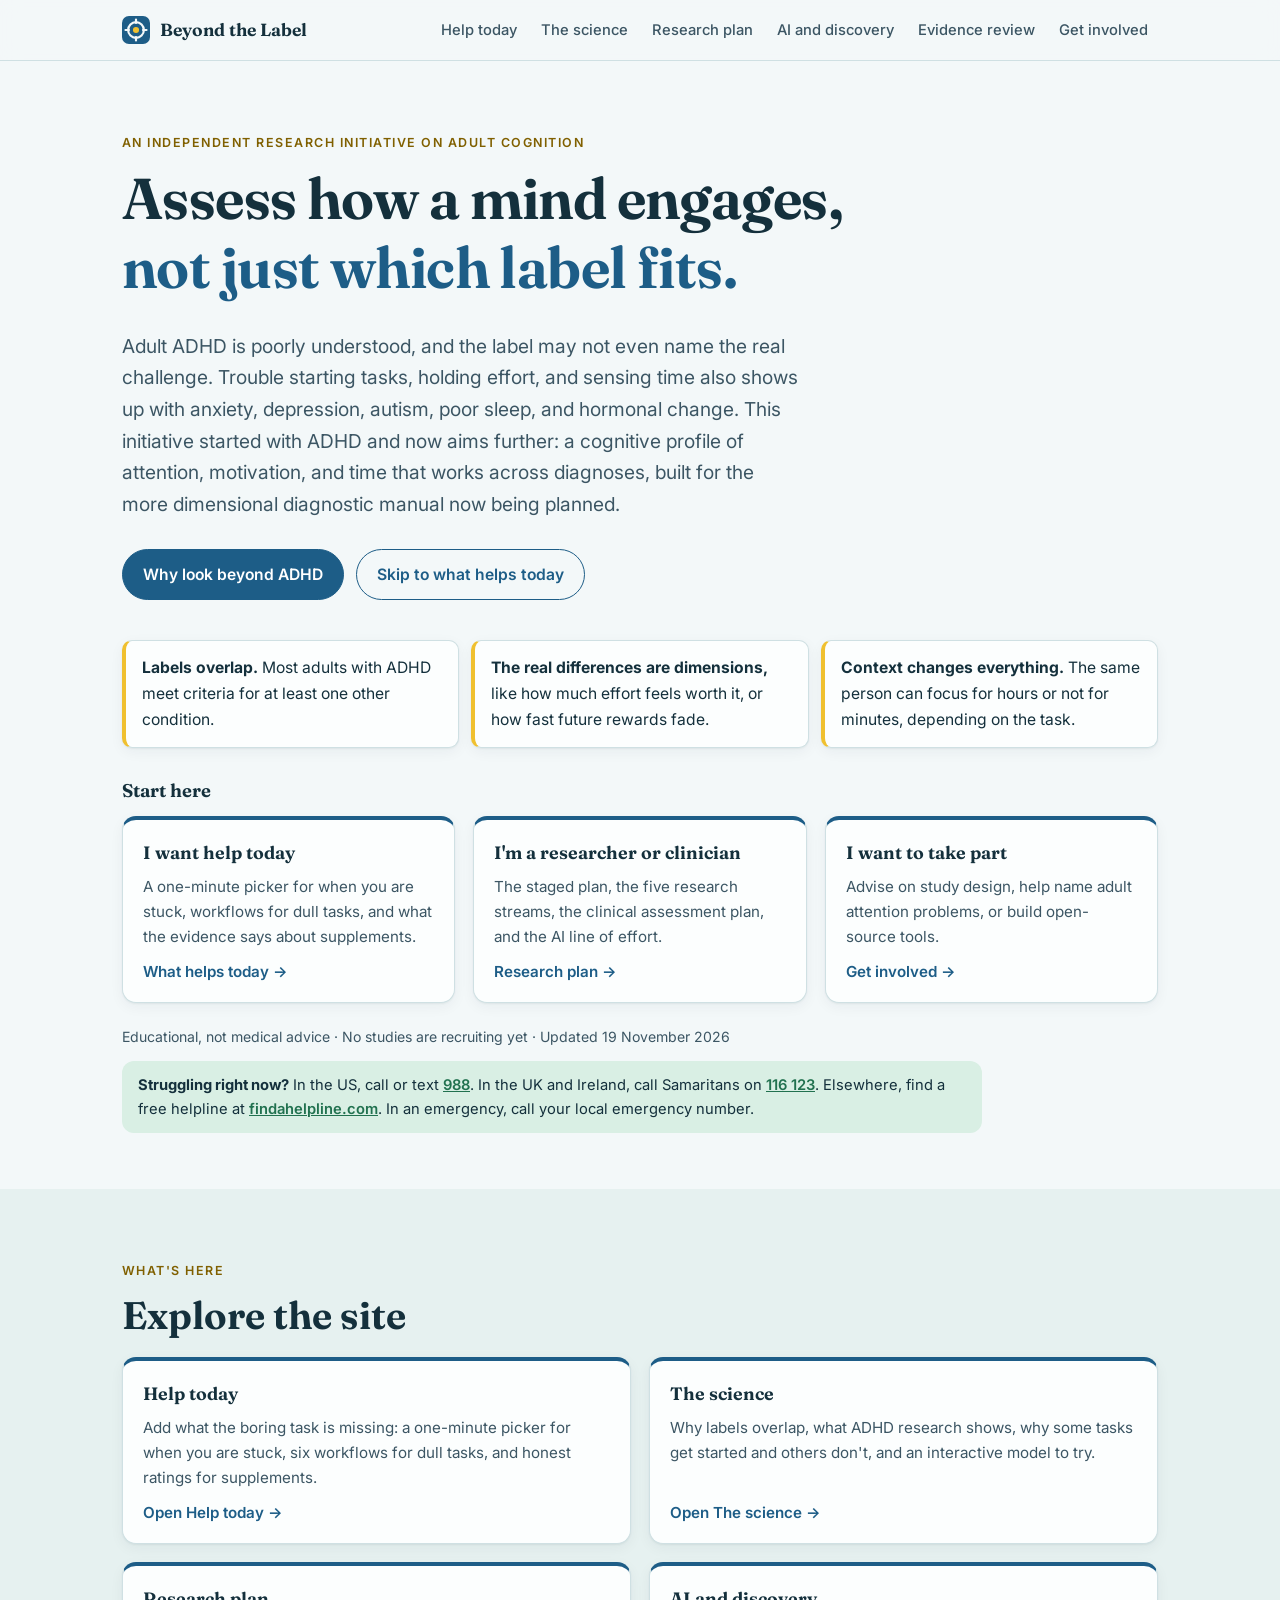
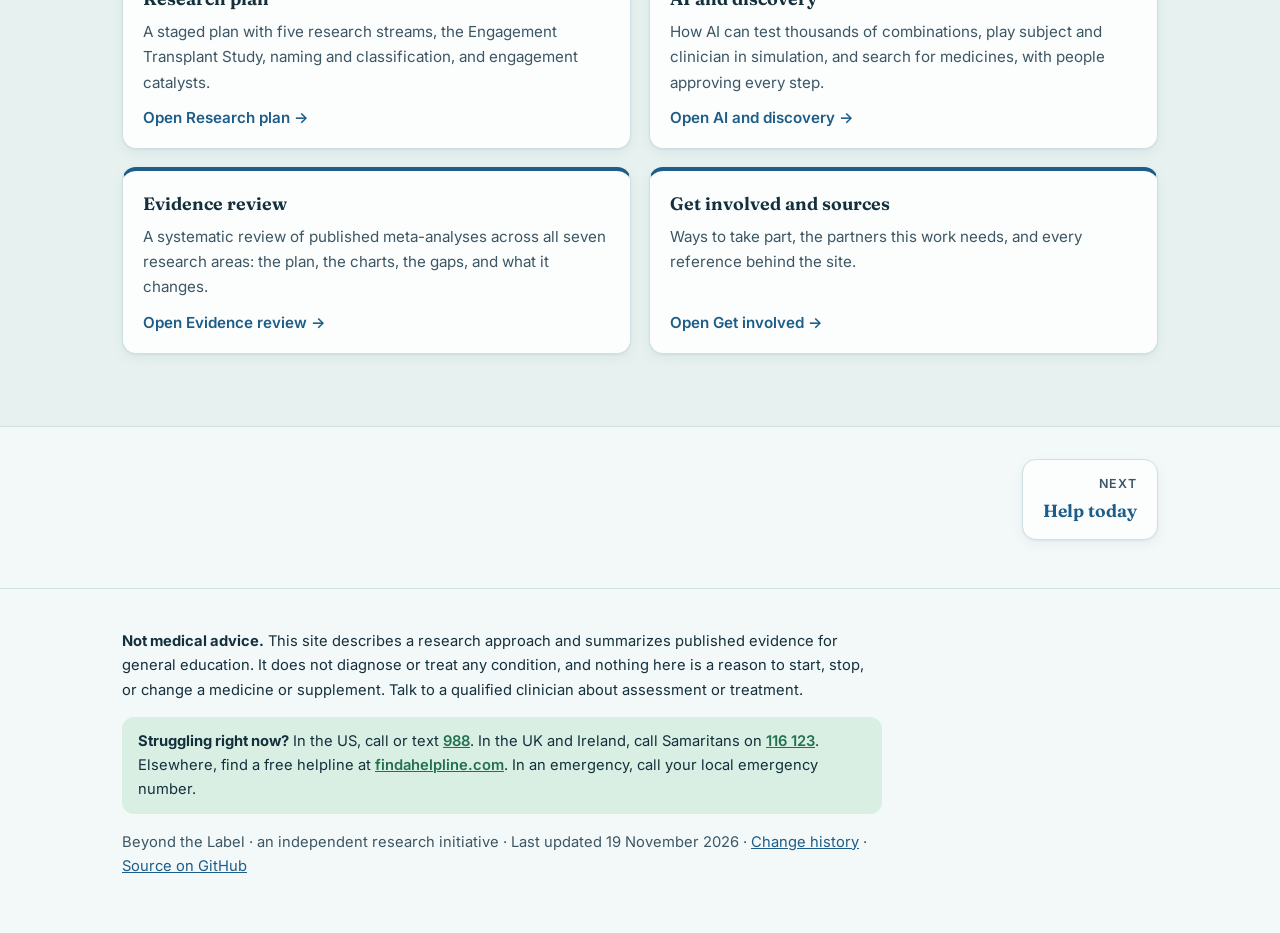
==== commit 8855c7d8: "Publish: Starting a task section Co-Authored-By: Claude Opus 5.5 <noreply@anthropic.com>" ====
--- a/index.html
+++ b/index.html
@@ -27,7 +27,7 @@
   <link rel="preconnect" href="https://fonts.gstatic.com" crossorigin>
   <link href="https://fonts.googleapis.com/css2?family=Fraunces:opsz,wght@9..144,500;9..144,650&family=Inter:wght@400;500;600&display=swap" rel="stylesheet">
   <link rel="stylesheet" href="assets/style.css?v=37bc59380b">
-  <script>(function(){var m={"age":"review.html","agents":"ai.html","ai":"ai.html","ai-evidence":"review.html","assessment":"ai.html","beyond":"science.html","catalyst-evidence":"review.html","catalyst-ideas":"research.html","catalysts":"research.html","checking":"review.html","checklist":"help.html","delay":"science.html","engine":"ai.html","explain":"science.html","flow":"review.html","gaps":"review.html","implications":"review.html","interest":"science.html","involved":"involved.html","known":"science.html","matrix":"help.html","measure":"review.html","measures":"research.html","medicines":"ai.html","method":"review.html","model":"science.html","naming":"research.html","neighbours":"research.html","o-delay":"science.html","o-interest":"science.html","o-value":"science.html","overview":"review.html","planned":"review.html","principles":"research.html","prioritizing":"science.html","profile":"science.html","pull-fill":"science.html","rater":"review.html","references":"involved.html","research":"research.html","search":"ai.html","sequencing":"ai.html","shrink":"review.html","signals":"research.html","simulation":"ai.html","six-workflows":"help.html","specific":"review.html","streams":"research.html","summary":"review.html","supplements":"help.html","tests":"review.html","threshold-line":"science.html","tips":"help.html","today":"help.html","transplant":"research.html","value":"science.html","variability":"review.html","verdict":"science.html","why":"science.html","workflows":"help.html"};var h=location.hash.slice(1);if(h&&m[h])location.replace(m[h]+"#"+h);})();</script>
+  <script>(function(){var m={"age":"review.html","agents":"ai.html","ai":"ai.html","ai-evidence":"review.html","assessment":"ai.html","beyond":"science.html","catalyst-evidence":"review.html","catalyst-ideas":"research.html","catalysts":"research.html","checking":"review.html","checklist":"help.html","delay":"science.html","engine":"ai.html","explain":"science.html","flow":"review.html","gaps":"review.html","implications":"review.html","initiation":"research.html","initiation-evidence":"research.html","initiation-gaps":"research.html","interest":"science.html","involved":"involved.html","known":"science.html","matrix":"help.html","measure":"review.html","measures":"research.html","medicines":"ai.html","method":"review.html","model":"science.html","naming":"research.html","neighbours":"research.html","o-delay":"science.html","o-interest":"science.html","o-value":"science.html","overview":"review.html","planned":"review.html","principles":"research.html","prioritizing":"science.html","profile":"science.html","pull-fill":"science.html","rater":"review.html","references":"involved.html","research":"research.html","search":"ai.html","sequencing":"ai.html","shrink":"review.html","signals":"research.html","simulation":"ai.html","six-workflows":"help.html","specific":"review.html","streams":"research.html","summary":"review.html","supplements":"help.html","tests":"review.html","threshold-line":"science.html","tips":"help.html","today":"help.html","transplant":"research.html","value":"science.html","variability":"review.html","verdict":"science.html","why":"science.html","workflows":"help.html"};var h=location.hash.slice(1);if(h&&m[h])location.replace(m[h]+"#"+h);})();</script>
 </head>
 <body>
 <a class="skip" href="#main">Skip to content</a>
@@ -74,7 +74,7 @@
           <a class="path" href="involved.html"><span class="path-k">I want to take part</span><span class="path-d">Advise on study design, help name adult attention problems, or build open-source tools.</span><span class="path-go">Get involved →</span></a>
         </div>
       </nav>
-      <p class="hero-meta">Educational, not medical advice · No studies are recruiting yet · Updated <time datetime="2026-11-18">18 November 2026</time></p>
+      <p class="hero-meta">Educational, not medical advice · No studies are recruiting yet · Updated <time datetime="2026-11-19">19 November 2026</time></p>
       <p class="crisis" role="note"><strong>Struggling right now?</strong> In the US, call or text <a href="tel:988">988</a>. In the UK and Ireland, call Samaritans on <a href="tel:116123">116&nbsp;123</a>. Elsewhere, find a free helpline at <a href="https://findahelpline.com" rel="noopener">findahelpline.com</a>. In an emergency, call your local emergency number.</p>
     </div>
   </section>
@@ -104,7 +104,7 @@
   <div class="wrap">
     <p><strong>Not medical advice.</strong> This site describes a research approach and summarizes published evidence for general education. It does not diagnose or treat any condition, and nothing here is a reason to start, stop, or change a medicine or supplement. Talk to a qualified clinician about assessment or treatment.</p>
     <p class="crisis" role="note"><strong>Struggling right now?</strong> In the US, call or text <a href="tel:988">988</a>. In the UK and Ireland, call Samaritans on <a href="tel:116123">116&nbsp;123</a>. Elsewhere, find a free helpline at <a href="https://findahelpline.com" rel="noopener">findahelpline.com</a>. In an emergency, call your local emergency number.</p>
-    <p class="muted">Beyond the Label · an independent research initiative · Last updated <time datetime="2026-11-18">18 November 2026</time> · <a href="https://github.com/ADHD-IRL/adhd-research/commits/main">Change history</a> · <a href="https://github.com/ADHD-IRL/adhd-research">Source on GitHub</a></p>
+    <p class="muted">Beyond the Label · an independent research initiative · Last updated <time datetime="2026-11-19">19 November 2026</time> · <a href="https://github.com/ADHD-IRL/adhd-research/commits/main">Change history</a> · <a href="https://github.com/ADHD-IRL/adhd-research">Source on GitHub</a></p>
   </div>
 </footer>
 
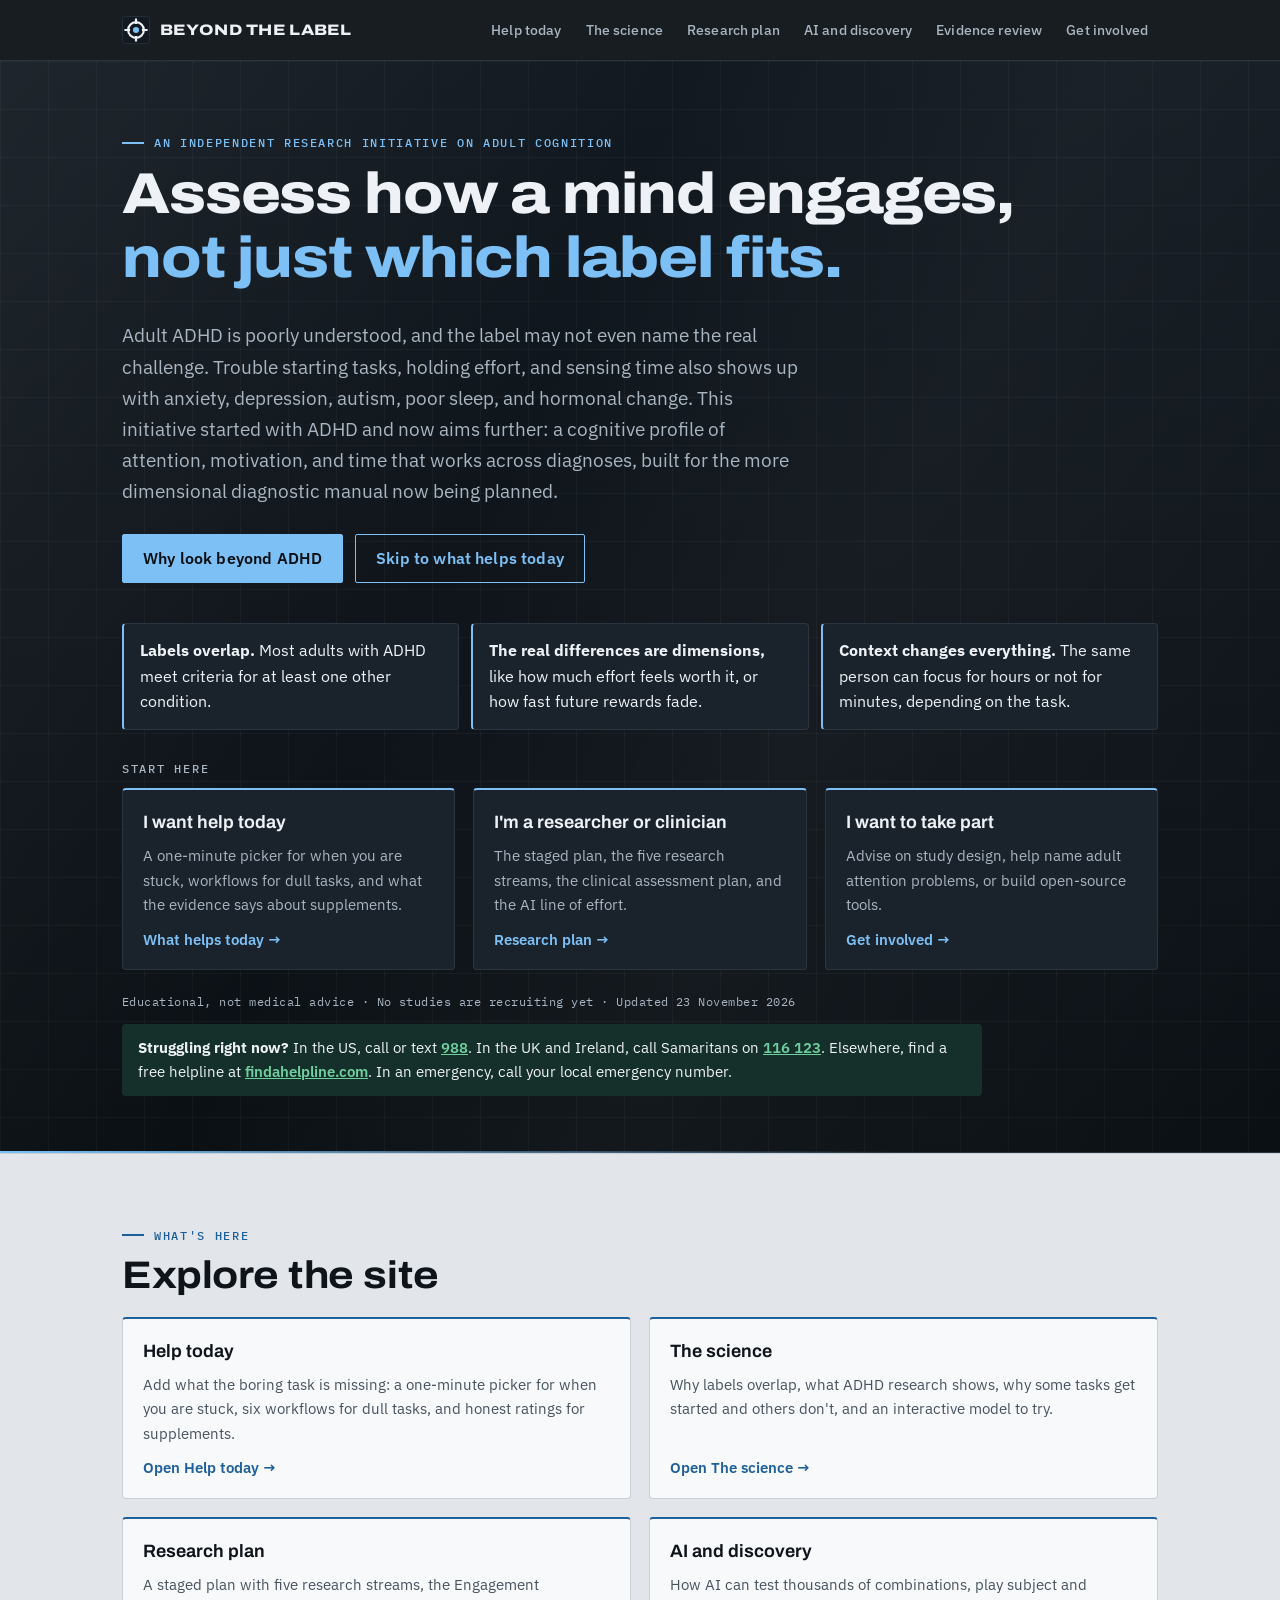
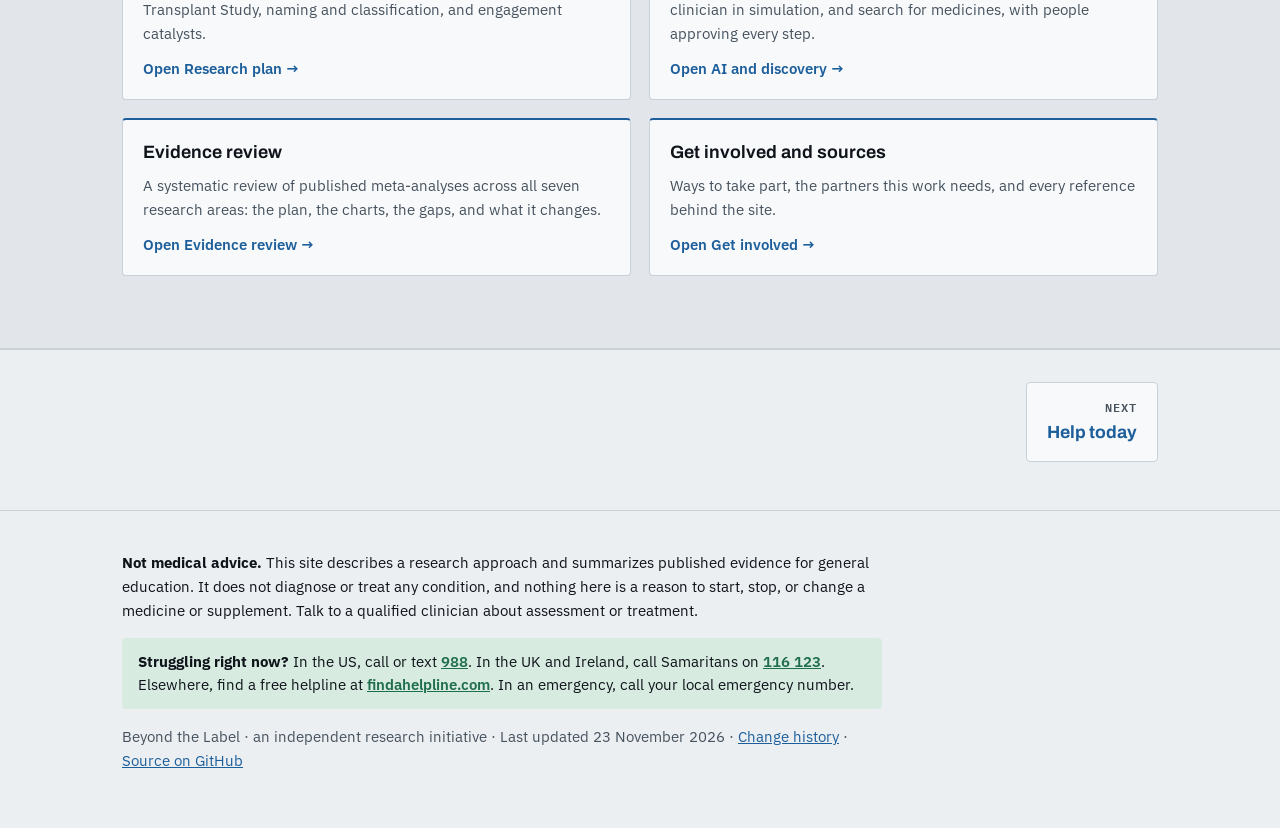
==== commit 8e7632cc: "Publish: steel restyle Co-Authored-By: Claude Opus 5.5 <noreply@anthropic.com>" ====
--- a/index.html
+++ b/index.html
@@ -4,8 +4,8 @@
 <head>
   <meta charset="utf-8">
   <meta name="viewport" content="width=device-width, initial-scale=1, viewport-fit=cover">
-  <meta name="theme-color" content="#f3f8f9" media="(prefers-color-scheme: light)">
-  <meta name="theme-color" content="#0f1b21" media="(prefers-color-scheme: dark)">
+  <meta name="theme-color" content="#0b1015" media="(prefers-color-scheme: light)">
+  <meta name="theme-color" content="#0b1015" media="(prefers-color-scheme: dark)">
   <meta name="color-scheme" content="light dark">
   <meta name="format-detection" content="telephone=no">
   <meta name="apple-mobile-web-app-title" content="Beyond the Label">
@@ -25,8 +25,8 @@
   <link rel="apple-touch-icon" href="assets/apple-touch-icon.png">
   <link rel="preconnect" href="https://fonts.googleapis.com">
   <link rel="preconnect" href="https://fonts.gstatic.com" crossorigin>
-  <link href="https://fonts.googleapis.com/css2?family=Fraunces:opsz,wght@9..144,500;9..144,650&family=Inter:wght@400;500;600&display=swap" rel="stylesheet">
-  <link rel="stylesheet" href="assets/style.css?v=37bc59380b">
+  <link href="https://fonts.googleapis.com/css2?family=Archivo:wdth,wght@100..125,600..800&family=IBM+Plex+Mono:wght@500&family=IBM+Plex+Sans:wght@400;500;600&display=swap" rel="stylesheet">
+  <link rel="stylesheet" href="assets/style.css?v=77a6eaf46c">
   <script>(function(){var m={"age":"review.html","agents":"ai.html","ai":"ai.html","ai-evidence":"review.html","assessment":"ai.html","beyond":"science.html","catalyst-evidence":"review.html","catalyst-ideas":"research.html","catalysts":"research.html","checking":"review.html","checklist":"help.html","delay":"science.html","engine":"ai.html","explain":"science.html","flow":"review.html","gaps":"review.html","implications":"review.html","initiation":"research.html","initiation-evidence":"research.html","initiation-gaps":"research.html","interest":"science.html","involved":"involved.html","known":"science.html","matrix":"help.html","measure":"review.html","measures":"research.html","medicines":"ai.html","method":"review.html","model":"science.html","naming":"research.html","neighbours":"research.html","o-delay":"science.html","o-interest":"science.html","o-value":"science.html","overview":"review.html","planned":"review.html","principles":"research.html","prioritizing":"science.html","profile":"science.html","pull-fill":"science.html","rater":"review.html","references":"involved.html","research":"research.html","search":"ai.html","sequencing":"ai.html","shrink":"review.html","signals":"research.html","simulation":"ai.html","six-workflows":"help.html","specific":"review.html","streams":"research.html","summary":"review.html","supplements":"help.html","tests":"review.html","threshold-line":"science.html","tips":"help.html","today":"help.html","transplant":"research.html","value":"science.html","variability":"review.html","verdict":"science.html","why":"science.html","workflows":"help.html"};var h=location.hash.slice(1);if(h&&m[h])location.replace(m[h]+"#"+h);})();</script>
 </head>
 <body>
@@ -74,7 +74,7 @@
           <a class="path" href="involved.html"><span class="path-k">I want to take part</span><span class="path-d">Advise on study design, help name adult attention problems, or build open-source tools.</span><span class="path-go">Get involved →</span></a>
         </div>
       </nav>
-      <p class="hero-meta">Educational, not medical advice · No studies are recruiting yet · Updated <time datetime="2026-11-19">19 November 2026</time></p>
+      <p class="hero-meta">Educational, not medical advice · No studies are recruiting yet · Updated <time datetime="2026-11-23">23 November 2026</time></p>
       <p class="crisis" role="note"><strong>Struggling right now?</strong> In the US, call or text <a href="tel:988">988</a>. In the UK and Ireland, call Samaritans on <a href="tel:116123">116&nbsp;123</a>. Elsewhere, find a free helpline at <a href="https://findahelpline.com" rel="noopener">findahelpline.com</a>. In an emergency, call your local emergency number.</p>
     </div>
   </section>
@@ -104,10 +104,10 @@
   <div class="wrap">
     <p><strong>Not medical advice.</strong> This site describes a research approach and summarizes published evidence for general education. It does not diagnose or treat any condition, and nothing here is a reason to start, stop, or change a medicine or supplement. Talk to a qualified clinician about assessment or treatment.</p>
     <p class="crisis" role="note"><strong>Struggling right now?</strong> In the US, call or text <a href="tel:988">988</a>. In the UK and Ireland, call Samaritans on <a href="tel:116123">116&nbsp;123</a>. Elsewhere, find a free helpline at <a href="https://findahelpline.com" rel="noopener">findahelpline.com</a>. In an emergency, call your local emergency number.</p>
-    <p class="muted">Beyond the Label · an independent research initiative · Last updated <time datetime="2026-11-19">19 November 2026</time> · <a href="https://github.com/ADHD-IRL/adhd-research/commits/main">Change history</a> · <a href="https://github.com/ADHD-IRL/adhd-research">Source on GitHub</a></p>
+    <p class="muted">Beyond the Label · an independent research initiative · Last updated <time datetime="2026-11-23">23 November 2026</time> · <a href="https://github.com/ADHD-IRL/adhd-research/commits/main">Change history</a> · <a href="https://github.com/ADHD-IRL/adhd-research">Source on GitHub</a></p>
   </div>
 </footer>
 
-<script src="assets/app.js?v=37bc59380b"></script>
+<script src="assets/app.js?v=77a6eaf46c"></script>
 </body>
 </html>
--- a/assets/style.css
+++ b/assets/style.css
@@ -1,49 +1,57 @@
 :root {
-  --bg: #f3f8f9;
-  --bg-alt: #e6f1f0;
-  --surface: #fcfefe;
-  --ink: #14303c;
-  --ink-soft: #3c5664;
-  --line: #cfe0e3;
-  --accent: #1d5d87;
+  --bg: #eceff2;
+  --bg-alt: #e2e6eb;
+  --surface: #f8f9fb;
+  --ink: #0e141a;
+  --ink-soft: #46525e;
+  --line: #c8d0d8;
+  --accent: #1d5f9b;
   --accent-ink: #ffffff;
-  --accent-soft: #dbeaf4;
-  --warm: #806000;
-  --warm-soft: #fdf2c8;
-  --sun: #f0c02f;
-  --good: #21714f;
-  --good-soft: #d9efe4;
-  --mid: #7a5c00;
-  --mid-soft: #fbefbf;
-  --early: #456782;
-  --early-soft: #e0e9f0;
-  --radius: 14px;
-  --shadow: 0 1px 2px rgba(20, 48, 60, .06), 0 4px 14px rgba(20, 48, 60, .05);
-  --serif: "Fraunces", Georgia, serif;
-  --sans: "Inter", system-ui, -apple-system, "Segoe UI", sans-serif;
+  --accent-soft: #dce6f0;
+  --warm: #8a5410;
+  --warm-soft: #efe6d8;
+  --sun: #2f8fd8;
+  --good: #1f6e4c;
+  --good-soft: #d8ebe1;
+  --mid: #7a5000;
+  --mid-soft: #f1e5cf;
+  --early: #44586b;
+  --early-soft: #e0e6ec;
+  --radius: 4px;
+  --shadow: none;
+  --serif: "Archivo", "Arial Narrow", system-ui, sans-serif;
+  --sans: "IBM Plex Sans", system-ui, -apple-system, "Segoe UI", sans-serif;
+  --mono: "IBM Plex Mono", ui-monospace, "SFMono-Regular", Consolas, monospace;
+  --steel-0: #0b1015;
+  --steel-1: #121920;
+  --steel-2: #1a232c;
+  --steel-line: #2a3541;
+  --steel-ink: #eef2f6;
+  --steel-soft: #a9b5c1;
+  --steel-accent: #7cc0f5;
 }
 
 @media (prefers-color-scheme: dark) {
   :root:not([data-theme="light"]) {
-    --bg: #0f1b21;
-    --bg-alt: #13232a;
-    --surface: #1a2c35;
-    --ink: #e5eef0;
-    --ink-soft: #a8bcc4;
-    --line: #2a3f48;
-    --accent: #7fb9e2;
-    --accent-ink: #0d1a22;
-    --accent-soft: #1c3546;
-    --warm: #f2c94c;
-    --warm-soft: #3a3219;
-    --sun: #e8c043;
-    --good: #7dd3a8;
-    --good-soft: #1a3a2d;
-    --mid: #eecb52;
-    --mid-soft: #3a3219;
-    --early: #a3bdd4;
-    --early-soft: #21323f;
-    --shadow: 0 1px 2px rgba(0, 0, 0, .3);
+    --bg: #0d1217;
+    --bg-alt: #121920;
+    --surface: #161e26;
+    --ink: #e8edf2;
+    --ink-soft: #9eabb8;
+    --line: #29333e;
+    --accent: #7cb9ec;
+    --accent-ink: #0b1015;
+    --accent-soft: #172a3c;
+    --warm: #e2a65a;
+    --warm-soft: #2a2219;
+    --sun: #5fb3f2;
+    --good: #6fcf9f;
+    --good-soft: #15302a;
+    --mid: #e3b75c;
+    --mid-soft: #2c2517;
+    --early: #a6b8c9;
+    --early-soft: #1d2833;
+    --shadow: none;
   }
 }
 
@@ -382,8 +390,8 @@
 .ck-tools .btn.primary { background: var(--accent); }
 
 /* Evidence review: charts */
-:root { --dv-a: #1b6fb5; --dv-b: #b8860b; --dv-grid: #cfe0e3; }
-@media (prefers-color-scheme: dark) { :root { --dv-a: #3a88c8; --dv-b: #b88a1e; --dv-grid: #33505c; } }
+:root { --dv-a: #1b6fb5; --dv-b: #b8860b; --dv-grid: #c8d0d8; }
+@media (prefers-color-scheme: dark) { :root { --dv-a: #3a88c8; --dv-b: #b88a1e; --dv-grid: #33404c; } }
 .dv { margin: 26px 0; padding: 20px; background: var(--surface); border: 1px solid var(--line); border-radius: var(--radius); box-shadow: var(--shadow); }
 .dv-title { font-family: var(--serif); font-weight: 650; font-size: 1.15rem; margin-bottom: 6px; }
 .dv-legend { display: flex; flex-wrap: wrap; gap: 6px 20px; margin: 0 0 12px; font-size: .9rem; color: var(--ink-soft); }
@@ -425,3 +433,94 @@
   .dv-track, .dv-axis { margin: 0 10px; }
 }
 .grid + p, .dv + .grid, .table-wrap + .grid { margin-top: 18px; }
+
+/* ===== Steel theme layer ===== */
+/* Graphite bands: header, home hero and page heads reuse every component by swapping tokens */
+.site-header, .hero, .page-head {
+  --bg: var(--steel-1); --bg-alt: var(--steel-2); --surface: var(--steel-2);
+  --ink: var(--steel-ink); --ink-soft: var(--steel-soft); --line: var(--steel-line);
+  --accent: var(--steel-accent); --accent-ink: var(--steel-0); --accent-soft: #1b3044;
+  --sun: #5fb3f2; --warm: #e2a65a; --warm-soft: #2a2219; --good: #6fcf9f; --good-soft: #15302a;
+  color: var(--ink);
+}
+.site-header { background: color-mix(in srgb, var(--steel-0) 94%, transparent); border-bottom: 1px solid var(--steel-line); }
+.hero, .page-head {
+  position: relative; isolation: isolate;
+  background-color: var(--steel-0);
+  background-image:
+    linear-gradient(115deg, rgba(255,255,255,.055) 0%, rgba(255,255,255,0) 38%, rgba(255,255,255,.035) 62%, rgba(255,255,255,0) 100%),
+    linear-gradient(rgba(255,255,255,.035) 1px, transparent 1px),
+    linear-gradient(90deg, rgba(255,255,255,.035) 1px, transparent 1px),
+    linear-gradient(180deg, var(--steel-1), var(--steel-0));
+  background-size: 100% 100%, 48px 48px, 48px 48px, 100% 100%;
+  border-bottom: 1px solid var(--steel-line);
+}
+.hero::after, .page-head::after { content: ""; position: absolute; left: 0; right: 0; bottom: -1px; height: 2px; background: linear-gradient(90deg, var(--steel-accent), rgba(124, 192, 245, 0) 70%); z-index: -1; }
+
+/* Type */
+body { font-size: 16.5px; line-height: 1.62; }
+h1, h2, h3, h4 { font-family: var(--serif); font-weight: 700; font-stretch: 112%; letter-spacing: -.012em; line-height: 1.12; }
+h1 { font-weight: 800; letter-spacing: -.02em; }
+h3, h4 { font-weight: 650; font-stretch: 106%; letter-spacing: -.005em; }
+.eyebrow, .phase, .toc-label, .dv-group, .inshort span, .wf-tag, .pager a span, .matrix thead th, .badge, .paths-title, .ck-n, .num, .dv-num, .threshold span, .hero-meta { font-family: var(--mono); }
+.eyebrow { display: flex; align-items: center; gap: 10px; color: var(--accent); font-size: .74rem; font-weight: 500; letter-spacing: .14em; }
+.eyebrow::before { content: ""; width: 22px; height: 2px; background: currentColor; flex: none; }
+.hero h1 .accent { color: var(--steel-accent); }
+.hero-meta { font-size: .76rem; letter-spacing: .04em; }
+.paths-title { font-size: .78rem; font-weight: 500; letter-spacing: .14em; text-transform: uppercase; color: var(--ink-soft); }
+
+/* Header and nav */
+.brand { font-weight: 800; font-stretch: 118%; letter-spacing: .02em; text-transform: uppercase; font-size: .95rem; }
+.site-nav a { border-radius: 2px; font-size: .88rem; letter-spacing: .01em; }
+@media (hover: hover) { .site-nav a:hover { background: rgba(255, 255, 255, .06); color: var(--ink); } }
+.site-nav a[aria-current="page"] { background: none; color: var(--ink); box-shadow: inset 0 -2px 0 var(--steel-accent); border-radius: 0; }
+.nav-toggle { border-radius: 2px; font-family: var(--mono); font-size: .8rem; letter-spacing: .12em; text-transform: uppercase; }
+@media (max-width: 900px) {
+  .site-nav { background: var(--steel-0); box-shadow: 0 16px 32px rgba(0, 0, 0, .35); }
+  .site-nav a[aria-current="page"] { box-shadow: inset 3px 0 0 var(--steel-accent); }
+}
+
+/* Squared geometry: no pills, no soft shadows */
+.btn, .seg button, .ck-btn, .toc-bar a, .chip, details.more-block > summary, .bar, .fill, .skip { border-radius: 2px; }
+.card, .mech, .metric, .tip, .roadmap li, .principles > div, .path, .dv, .dv-tile, .feature-study, .model, .equation, .table-wrap, details.more, .pager a, .engine-fig, .ck-step, .rv-flow li, .tldr li, .inshort, .ck-card, .crisis, .ck-must, .also, .model-output, .bin { border-radius: var(--radius); box-shadow: none; }
+.btn { font-weight: 600; letter-spacing: .01em; padding: 11px 20px; border-width: 1px; }
+@media (hover: hover) { .btn:hover { transform: none; } .btn:not(.primary):hover { background: var(--accent-soft); } .btn.primary:hover { filter: brightness(1.1); } }
+.num, .ck-n { border-radius: 2px; }
+.num { font: 500 1rem/36px var(--mono); }
+.ck-n { font: 500 1.1rem/40px var(--mono); }
+
+/* Accent rules: thin and sharp */
+.mech, .path, .dv-tile { border-top: 2px solid var(--accent); }
+.metric { border-top: 2px solid var(--ink-soft); }
+.tldr li, .inshort, .ck-card, .note { border-left: 2px solid var(--accent); }
+.inshort span, .wf-tag { color: var(--accent) !important; font-weight: 500; letter-spacing: .14em; }
+.feature-study, .stream.core { border-width: 1px; border-color: var(--accent); box-shadow: inset 0 3px 0 var(--accent); }
+.chip.hot { border-color: var(--accent); }
+.threshold { background: var(--accent); }
+
+/* Badges: tag style */
+.badge { border-radius: 2px; font-size: .68rem; font-weight: 500; letter-spacing: .08em; text-transform: uppercase; padding: 2px 7px; border: 1px solid currentColor; background: transparent !important; }
+
+/* Tables: graphite header, quiet banding */
+.matrix thead th { background: var(--steel-1); color: var(--steel-ink); font-size: .72rem; font-weight: 500; letter-spacing: .12em; text-transform: uppercase; }
+.matrix tbody tr:nth-child(even) > * { background: color-mix(in srgb, var(--bg) 55%, var(--surface)); }
+@media (max-width: 640px) { .matrix tbody tr:nth-child(even) > * { background: none; } .matrix tr { box-shadow: inset 0 2px 0 var(--accent); } }
+
+/* Sections */
+.section.alt { background: var(--bg-alt); border-top: 1px solid var(--line); border-bottom: 1px solid var(--line); }
+.sub { font-size: 1.35rem; padding-top: 16px; border-top: 1px solid var(--line); }
+.page-head { padding: 56px 0 40px; }
+
+/* Sticky on-this-page bar */
+.toc-bar a { font-size: .86rem; }
+.toc-bar a.is-active { background: var(--ink); border-color: var(--ink); color: var(--bg); }
+.toc-label { font-weight: 500; letter-spacing: .14em; }
+
+/* Numbers and titles */
+.dv-num { font-weight: 500; letter-spacing: -.02em; }
+.dv-title, .pager a { font-weight: 700; }
+
+/* Focus */
+a:focus-visible, button:focus-visible, input:focus-visible, summary:focus-visible, .ck-btn:focus-visible { outline: 2px solid var(--sun); outline-offset: 2px; }
+::selection { background: color-mix(in srgb, var(--accent) 30%, transparent); }
+.ck-must, .bin.now { background: var(--accent-soft); border-left: 2px solid var(--accent); }
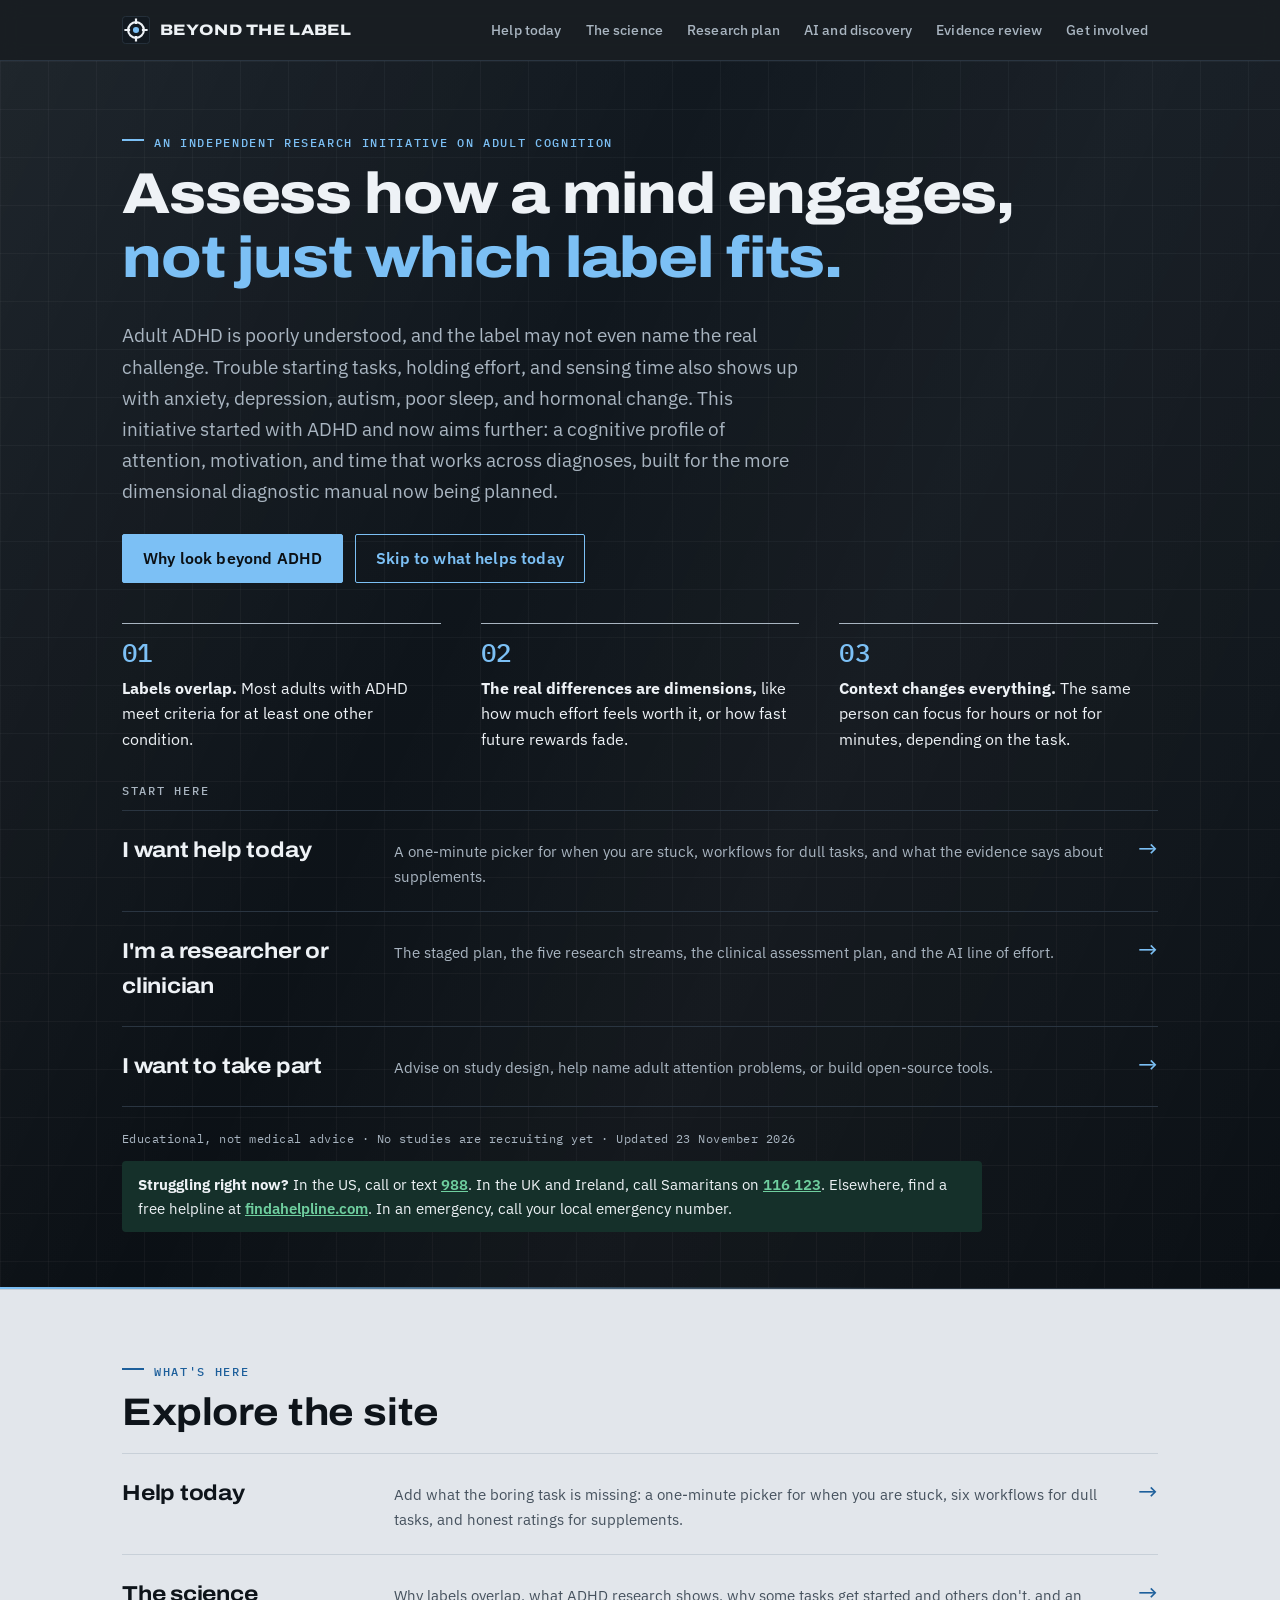
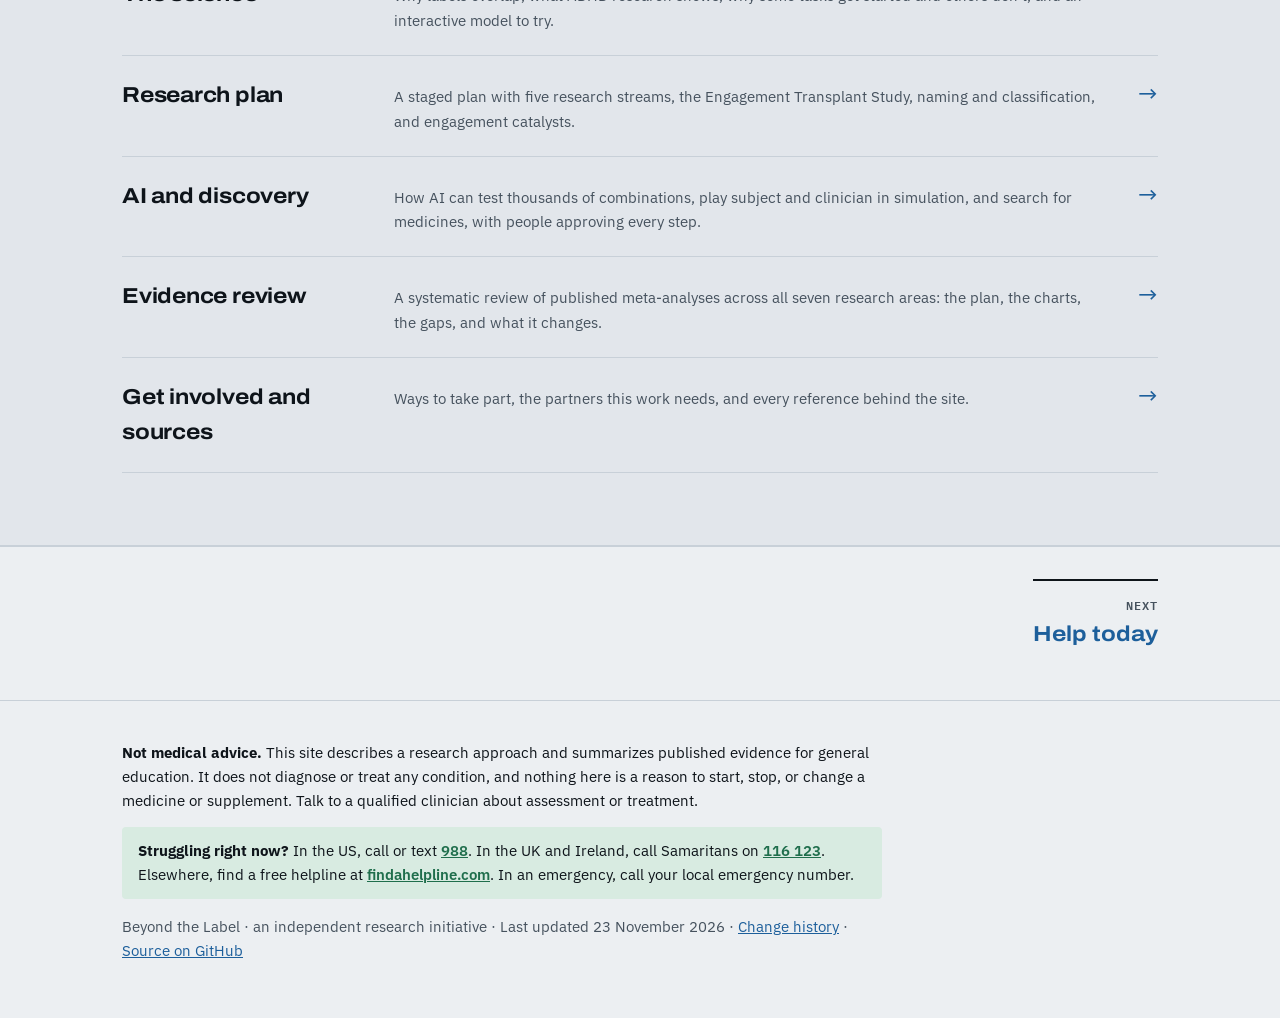
==== commit 8c1fb6a8: "Publish: ruled layout and new share image Co-Authored-By: Claude Opus 5.5 <noreply@anthropic.com>" ====
--- a/index.html
+++ b/index.html
@@ -26,7 +26,7 @@
   <link rel="preconnect" href="https://fonts.googleapis.com">
   <link rel="preconnect" href="https://fonts.gstatic.com" crossorigin>
   <link href="https://fonts.googleapis.com/css2?family=Archivo:wdth,wght@100..125,600..800&family=IBM+Plex+Mono:wght@500&family=IBM+Plex+Sans:wght@400;500;600&display=swap" rel="stylesheet">
-  <link rel="stylesheet" href="assets/style.css?v=77a6eaf46c">
+  <link rel="stylesheet" href="assets/style.css?v=afa036fe8e">
   <script>(function(){var m={"age":"review.html","agents":"ai.html","ai":"ai.html","ai-evidence":"review.html","assessment":"ai.html","beyond":"science.html","catalyst-evidence":"review.html","catalyst-ideas":"research.html","catalysts":"research.html","checking":"review.html","checklist":"help.html","delay":"science.html","engine":"ai.html","explain":"science.html","flow":"review.html","gaps":"review.html","implications":"review.html","initiation":"research.html","initiation-evidence":"research.html","initiation-gaps":"research.html","interest":"science.html","involved":"involved.html","known":"science.html","matrix":"help.html","measure":"review.html","measures":"research.html","medicines":"ai.html","method":"review.html","model":"science.html","naming":"research.html","neighbours":"research.html","o-delay":"science.html","o-interest":"science.html","o-value":"science.html","overview":"review.html","planned":"review.html","principles":"research.html","prioritizing":"science.html","profile":"science.html","pull-fill":"science.html","rater":"review.html","references":"involved.html","research":"research.html","search":"ai.html","sequencing":"ai.html","shrink":"review.html","signals":"research.html","simulation":"ai.html","six-workflows":"help.html","specific":"review.html","streams":"research.html","summary":"review.html","supplements":"help.html","tests":"review.html","threshold-line":"science.html","tips":"help.html","today":"help.html","transplant":"research.html","value":"science.html","variability":"review.html","verdict":"science.html","why":"science.html","workflows":"help.html"};var h=location.hash.slice(1);if(h&&m[h])location.replace(m[h]+"#"+h);})();</script>
 </head>
 <body>
@@ -108,6 +108,6 @@
   </div>
 </footer>
 
-<script src="assets/app.js?v=77a6eaf46c"></script>
+<script src="assets/app.js?v=afa036fe8e"></script>
 </body>
 </html>
--- a/assets/style.css
+++ b/assets/style.css
@@ -524,3 +524,101 @@
 a:focus-visible, button:focus-visible, input:focus-visible, summary:focus-visible, .ck-btn:focus-visible { outline: 2px solid var(--sun); outline-offset: 2px; }
 ::selection { background: color-mix(in srgb, var(--accent) 30%, transparent); }
 .ck-must, .bin.now { background: var(--accent-soft); border-left: 2px solid var(--accent); }
+
+/* ===== Ruled layout: no cards. Items sit under hard rules, like a datasheet ===== */
+.grid { column-gap: 44px; row-gap: 40px; counter-reset: item; }
+.card, .mech, .metric, .tip, .principles > div, .roadmap li {
+  background: none; border: 0; border-top: 1px solid var(--ink); border-radius: 0; box-shadow: none; padding: 18px 0 0;
+}
+.mech, .metric { border-top-width: 1px; }
+.metric { border-top-color: var(--ink-soft); }
+.grid > .card, .grid > .metric, .grid > .tip, .principles > div { counter-increment: item; }
+.grid > .card:not(.stream)::before, .grid > .metric::before, .grid > .tip::before, .principles > div::before {
+  content: counter(item, decimal-leading-zero); display: block; margin-bottom: 10px;
+  font: 500 .72rem/1 var(--mono); letter-spacing: .14em; color: var(--accent);
+}
+.card p, .mech p, .metric p, .tip p, .principles p { font-size: .96rem; }
+
+/* Research streams: big mono numerals in the margin, core stream marked by a heavy rule */
+.stream { padding: 18px 0 0 64px !important; }
+.num { left: 0; top: 16px; width: auto; height: auto; background: none !important; color: var(--accent) !important; font: 500 2rem/1 var(--mono) !important; letter-spacing: -.04em; border-radius: 0; }
+.stream.core { border: 0; border-top: 3px solid var(--accent); box-shadow: none; }
+
+/* Home: key points as a numbered strip */
+.tldr { counter-reset: tl; gap: 0 40px; }
+.tldr li { counter-increment: tl; background: none; border: 0; border-top: 1px solid var(--ink-soft); border-radius: 0; padding: 16px 0 0; }
+.tldr li::before { content: counter(tl, decimal-leading-zero); display: block; margin-bottom: 10px; font: 500 1.6rem/1 var(--mono); color: var(--accent); letter-spacing: -.03em; }
+
+/* Home: "start here" and "explore" become a full-width index list */
+.grid:has(> .path) { grid-template-columns: 1fr; gap: 0; border-bottom: 1px solid var(--line); }
+.path {
+  display: grid; grid-template-columns: minmax(0, 15rem) minmax(0, 1fr) auto; align-items: baseline; column-gap: 32px;
+  padding: 22px 8px; background: none; border: 0; border-top: 1px solid var(--line); border-radius: 0; box-shadow: none;
+  transition: background-color .15s ease, padding .15s ease;
+}
+.path-k { font-family: var(--serif); font-stretch: 112%; font-weight: 700; font-size: 1.35rem; letter-spacing: -.01em; }
+.path-d { font-size: .96rem; }
+.path-go { margin: 0; padding: 0; font: 500 .74rem/1 var(--mono); letter-spacing: .12em; text-transform: uppercase; white-space: nowrap; }
+.path-go { font-size: 0; }
+.path-go::after { content: "\2192"; font: 400 1.5rem/1 var(--sans); color: var(--accent); }
+@media (hover: hover) {
+  .path:hover { background: var(--bg-alt); padding-left: 16px; padding-right: 16px; border-color: var(--line); }
+  .path:hover .path-go { text-decoration: none; }
+}
+@media (max-width: 700px) {
+  .path { grid-template-columns: minmax(0, 1fr) auto; row-gap: 6px; padding: 18px 0; }
+  .path-k { font-size: 1.2rem; }
+  .path-d { grid-column: 1 / -1; grid-row: 2; }
+  .path-go { grid-column: 2; grid-row: 1; }
+}
+
+/* Roadmap: phases on one connected line */
+.roadmap { gap: 0 32px; position: relative; }
+.roadmap li { position: relative; border-top: 2px solid var(--ink); padding-top: 26px; }
+.roadmap li::before { content: ""; position: absolute; top: -7px; left: 0; width: 12px; height: 12px; background: var(--accent); }
+.roadmap li + li::after { content: ""; position: absolute; top: -2px; left: -32px; width: 32px; height: 2px; background: var(--ink); }
+@media (max-width: 800px) {
+  .roadmap { gap: 0; }
+  .roadmap li { border-top: 0; border-left: 2px solid var(--ink); padding: 0 0 28px 24px; }
+  .roadmap li::before { top: 0; left: -7px; }
+  .roadmap li + li::after { display: none; }
+}
+
+/* Feature blocks: open spec block between heavy rules */
+.feature-study { background: none; border: 0; border-top: 3px solid var(--ink); border-bottom: 1px solid var(--line); border-radius: 0; box-shadow: none; padding: 26px 0 30px; }
+.inshort { background: none; border: 0; border-left: 2px solid var(--accent); border-radius: 0; padding: 2px 0 2px 16px; }
+.also { background: none; border-left: 2px solid var(--accent); border-radius: 0; padding: 4px 0 4px 16px; }
+.ck-must, .bin.now { border-radius: 0; }
+
+/* Charts: framed by rules, not boxes */
+.dv { background: none; border: 0; border-top: 2px solid var(--ink); border-bottom: 1px solid var(--line); border-radius: 0; padding: 18px 0 20px; }
+.dv-tiles { gap: 0; border-top: 1px solid var(--ink); border-bottom: 1px solid var(--line); }
+.dv-tile { background: none; border: 0; border-left: 1px solid var(--line); border-radius: 0; padding: 18px 20px; }
+.dv-tile:first-child { border-left: 0; padding-left: 0; }
+.dv-num { font-family: var(--mono); font-size: 2.1rem; }
+.rv-flow { gap: 0; }
+.rv-flow li { background: none; border: 0; border-left: 1px solid var(--line); border-radius: 0; padding: 4px 16px; }
+.rv-flow li:first-child { border-left: 0; padding-left: 0; }
+.engine-fig { background: none; border: 0; border-top: 2px solid var(--ink); border-radius: 0; padding: 16px 0 0; }
+
+/* Stuck picker: ruled steps */
+.ck-step { background: none; border: 0; border-top: 1px solid var(--line); border-radius: 0; padding: 18px 0 0; }
+.ck-n { background: none !important; color: var(--accent) !important; font: 500 1.7rem/1 var(--mono) !important; width: auto; height: auto; }
+.ck-card { background: none; border-radius: 0; }
+
+/* Pager: two big text links */
+.pager a { background: none; border: 0; border-top: 2px solid var(--ink); border-radius: 0; padding: 14px 0 0; font-size: 1.35rem; font-stretch: 112%; }
+@media (hover: hover) { .pager a:hover { border-top-color: var(--accent); } }
+
+/* Tables on phones: ruled rows, not cards */
+@media (max-width: 640px) {
+  .matrix tr { background: none; border: 0; border-top: 2px solid var(--ink); border-radius: 0; box-shadow: none !important; padding: 4px 0 16px; margin: 0; }
+}
+
+/* Interactive panels stay framed, but flat */
+.model, .equation { background: none; border-color: var(--ink); }
+details.more { background: none; border: 0; border-top: 1px solid var(--line); border-bottom: 1px solid var(--line); border-radius: 0; padding: 4px 0; }
+.dv-tiles + *, .grid + .note { margin-top: 24px; }
+.path { padding-left: 0; padding-right: 0; }
+.tldr { row-gap: 22px; }
+.eyebrow { align-items: flex-start; } .eyebrow::before { margin-top: .5em; }
